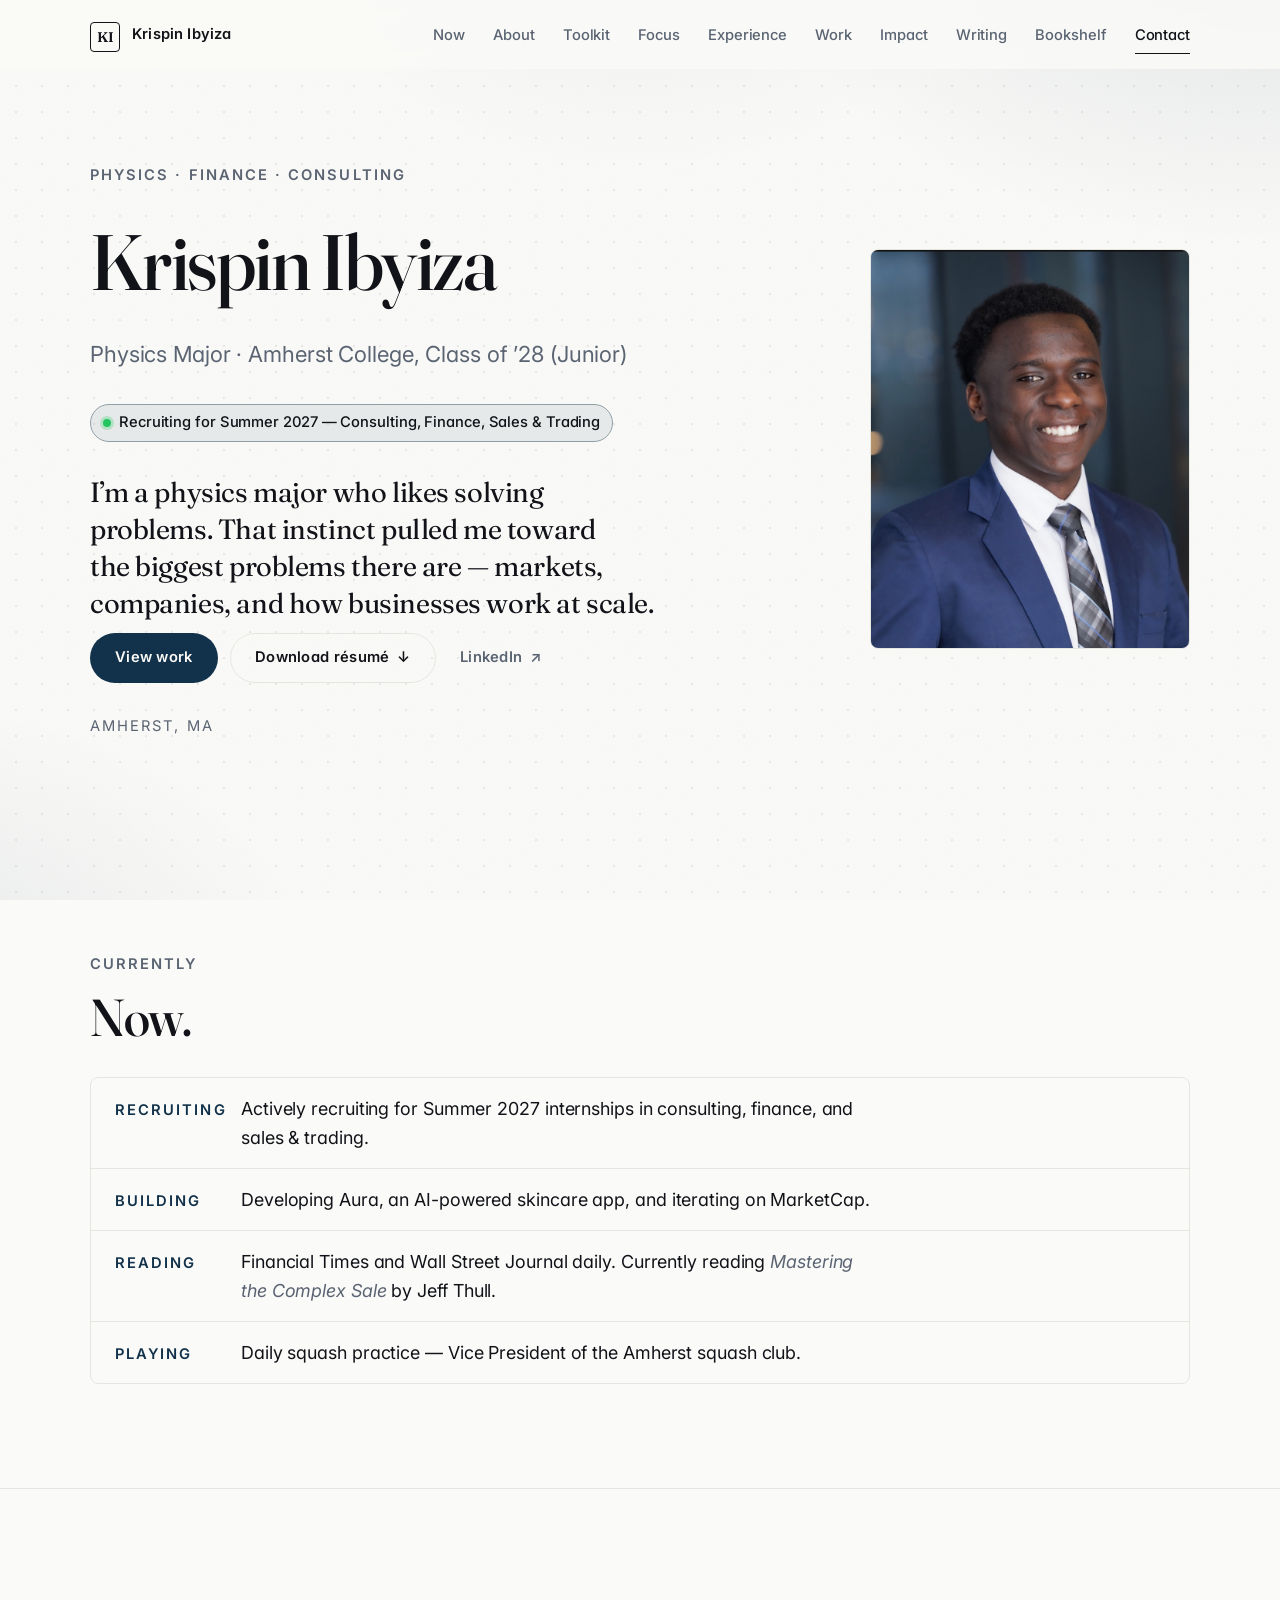
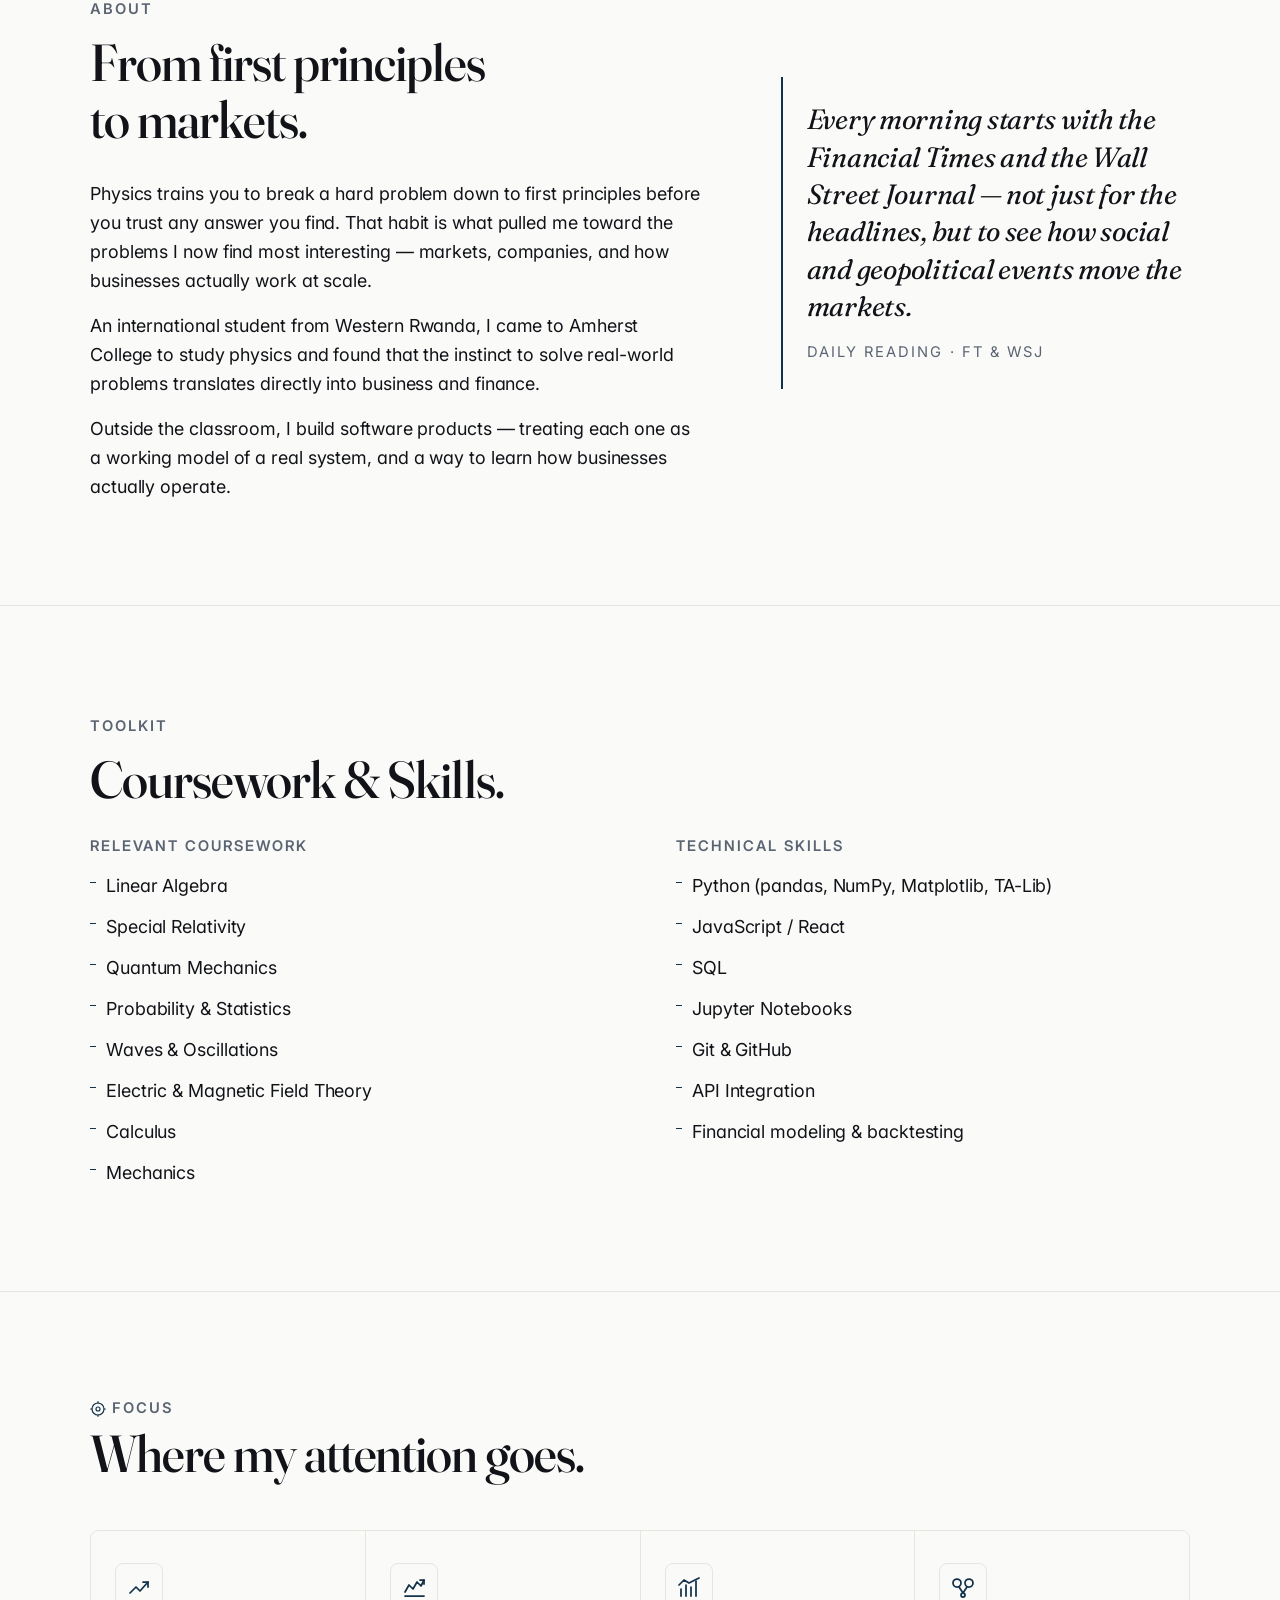
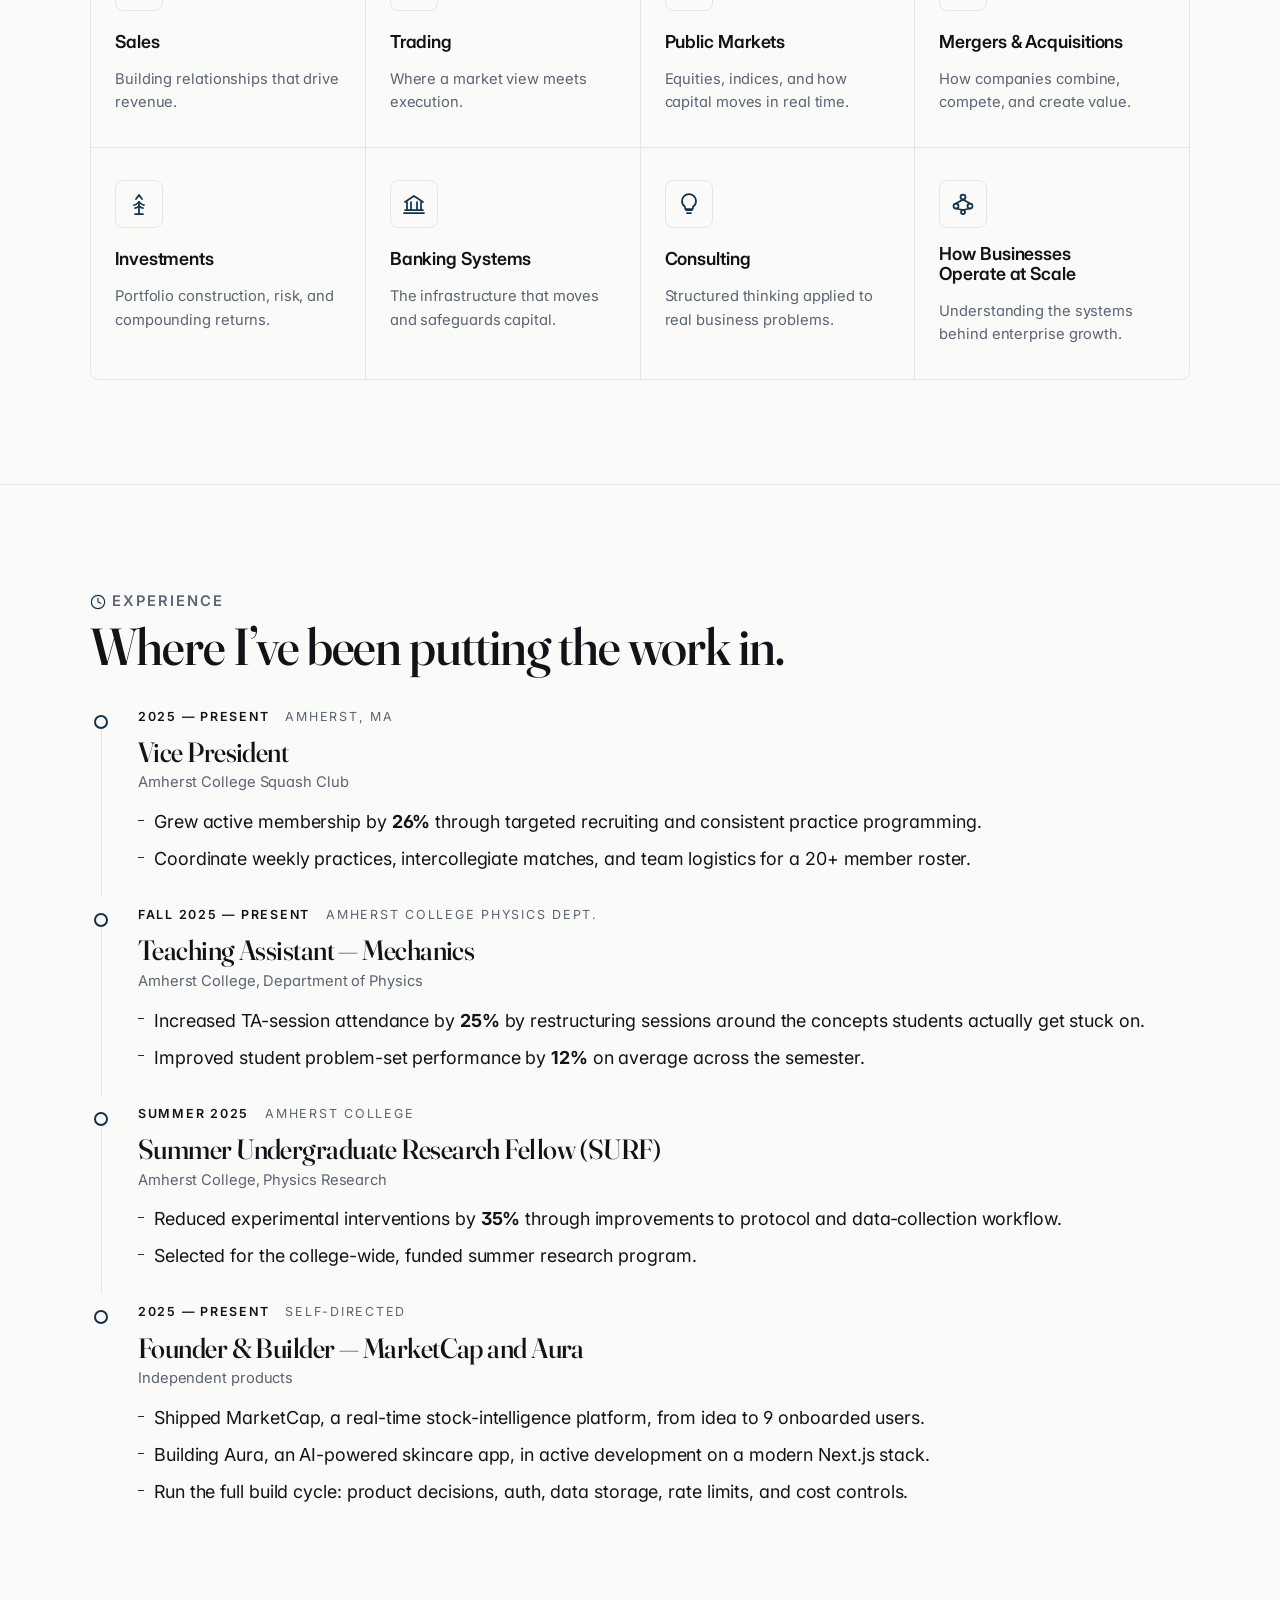
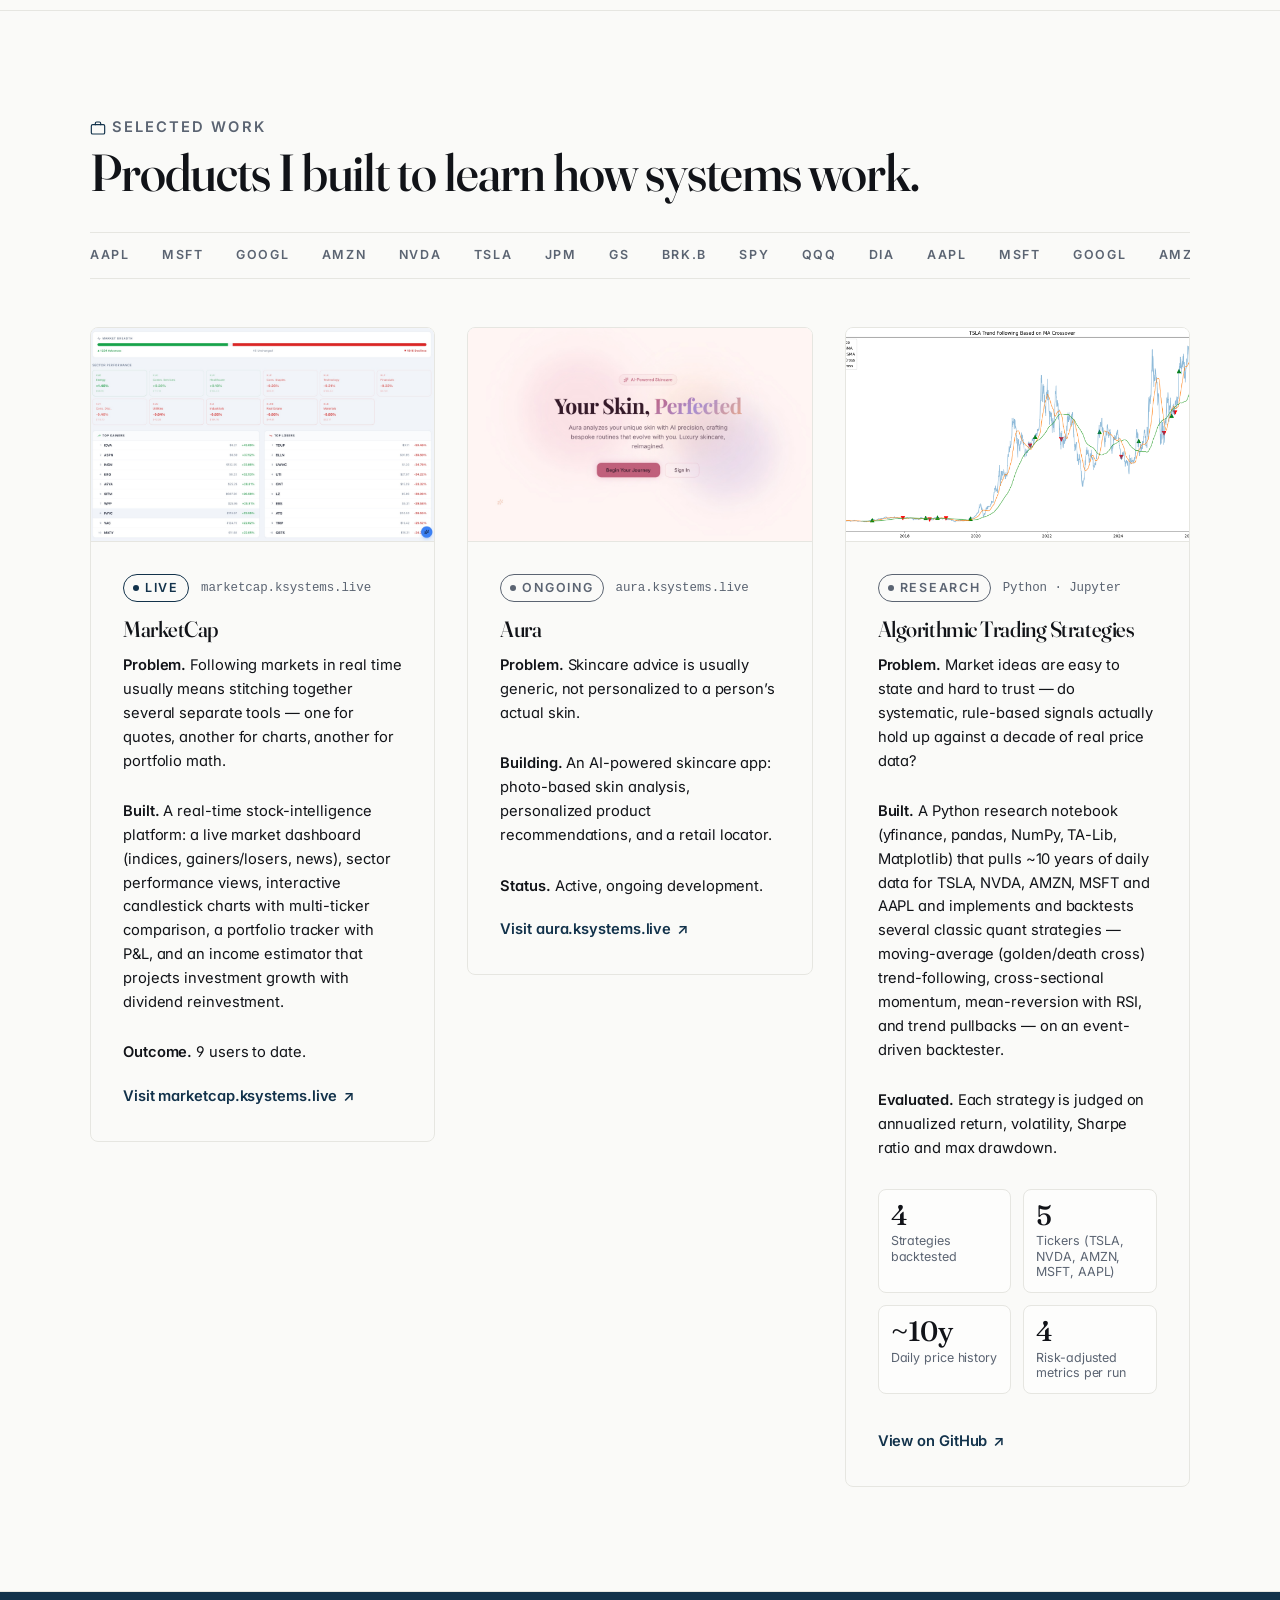
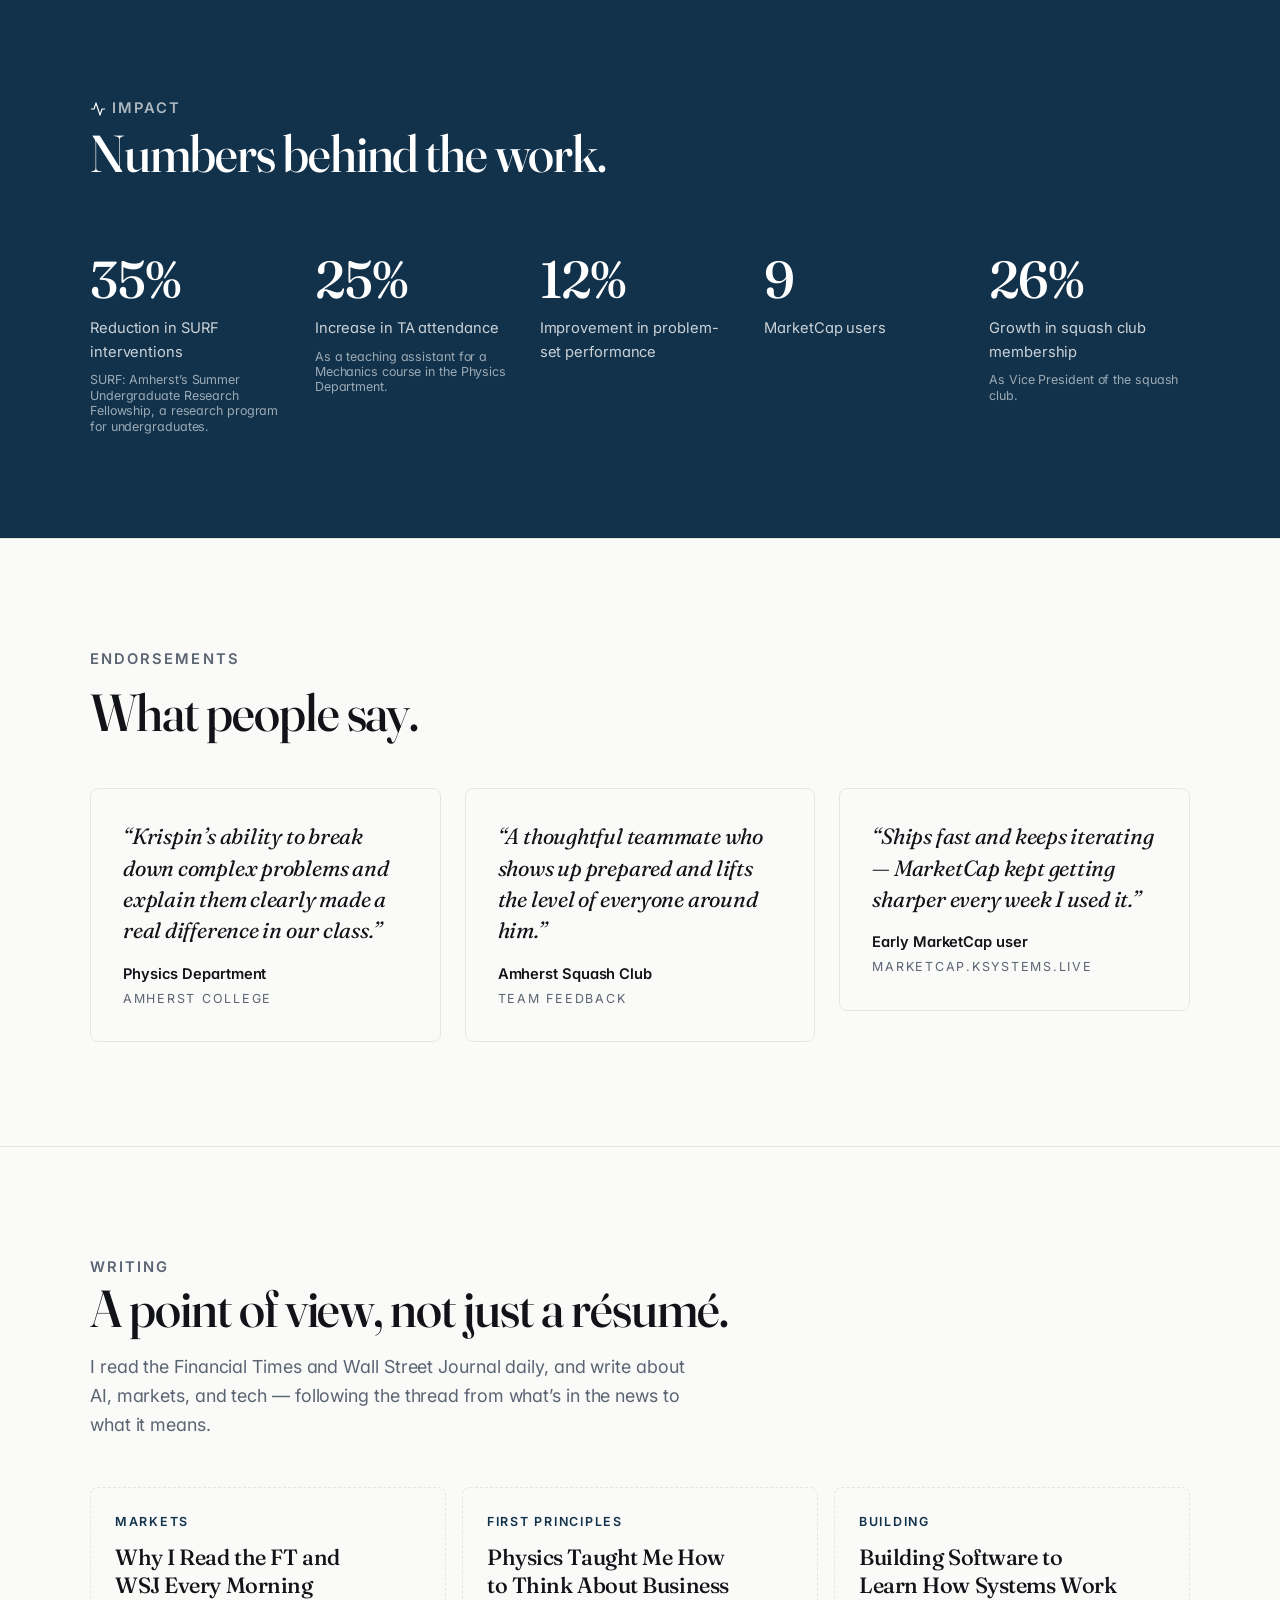
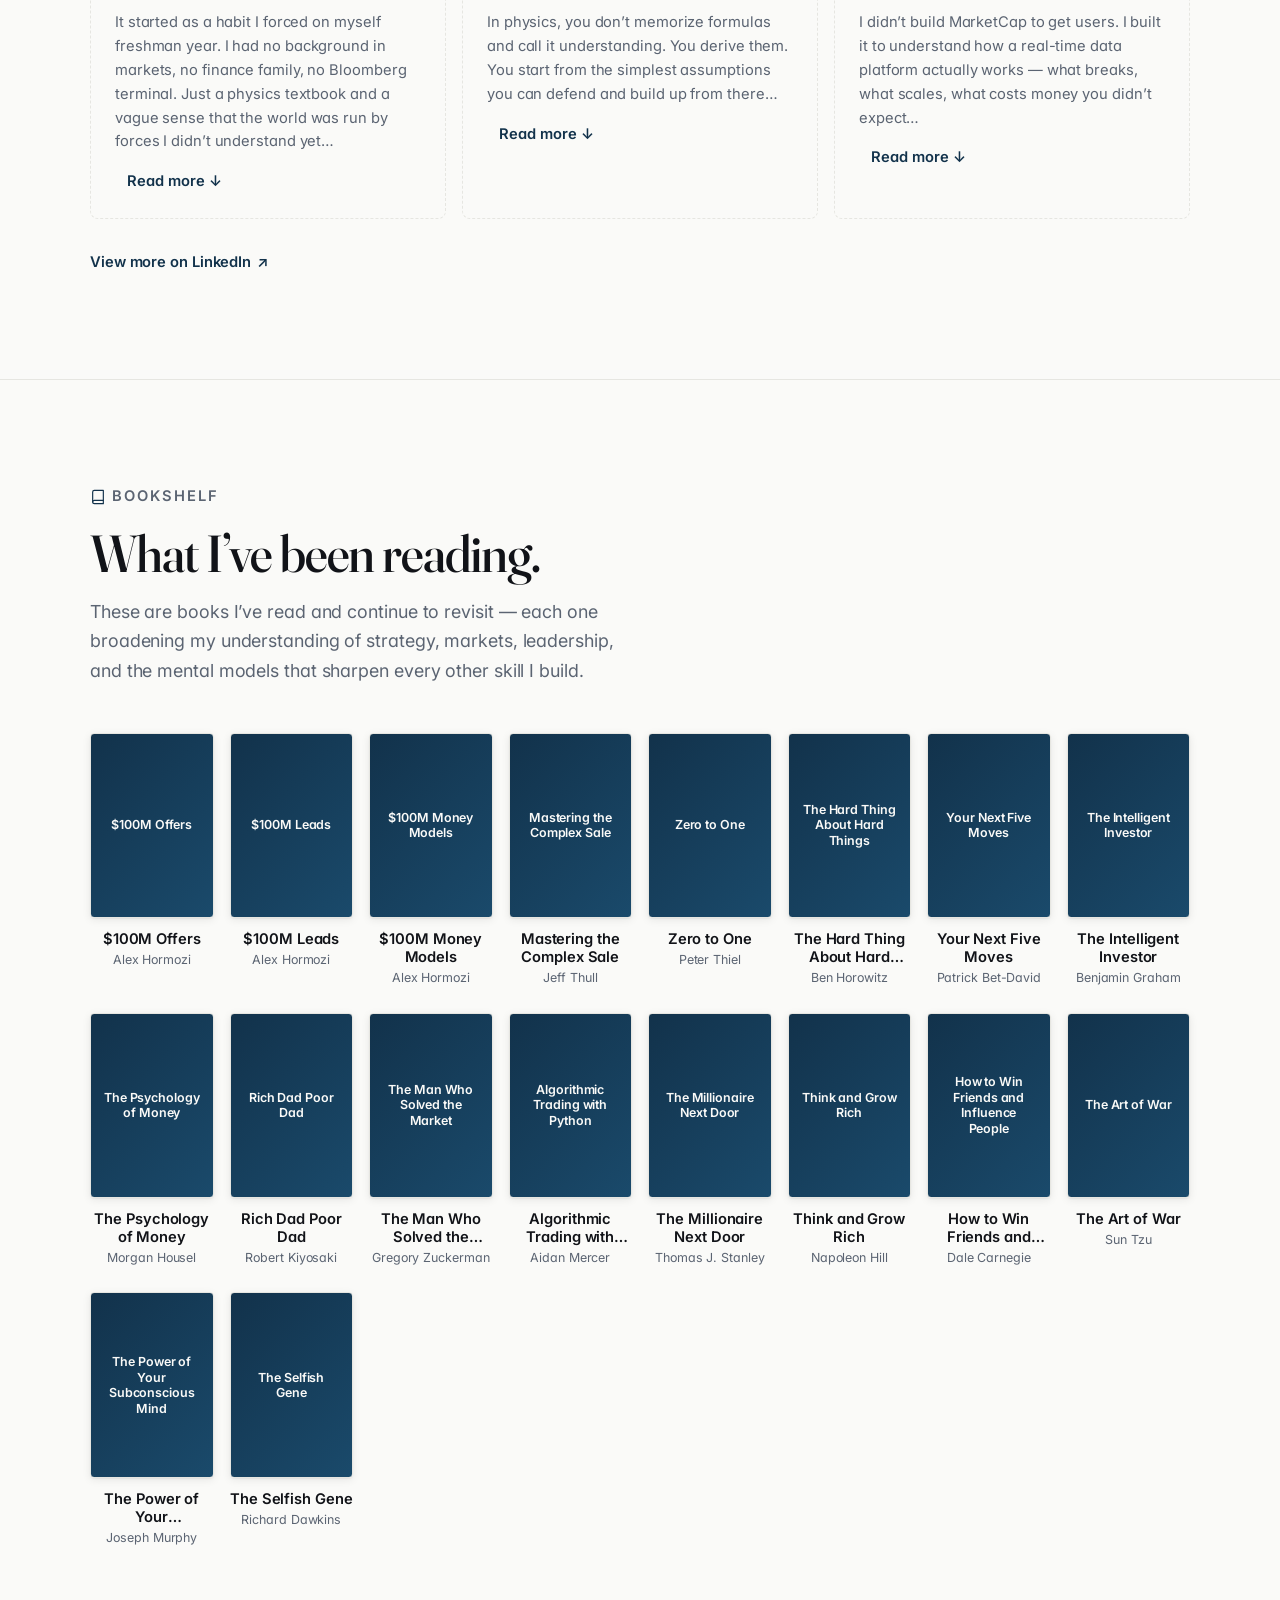
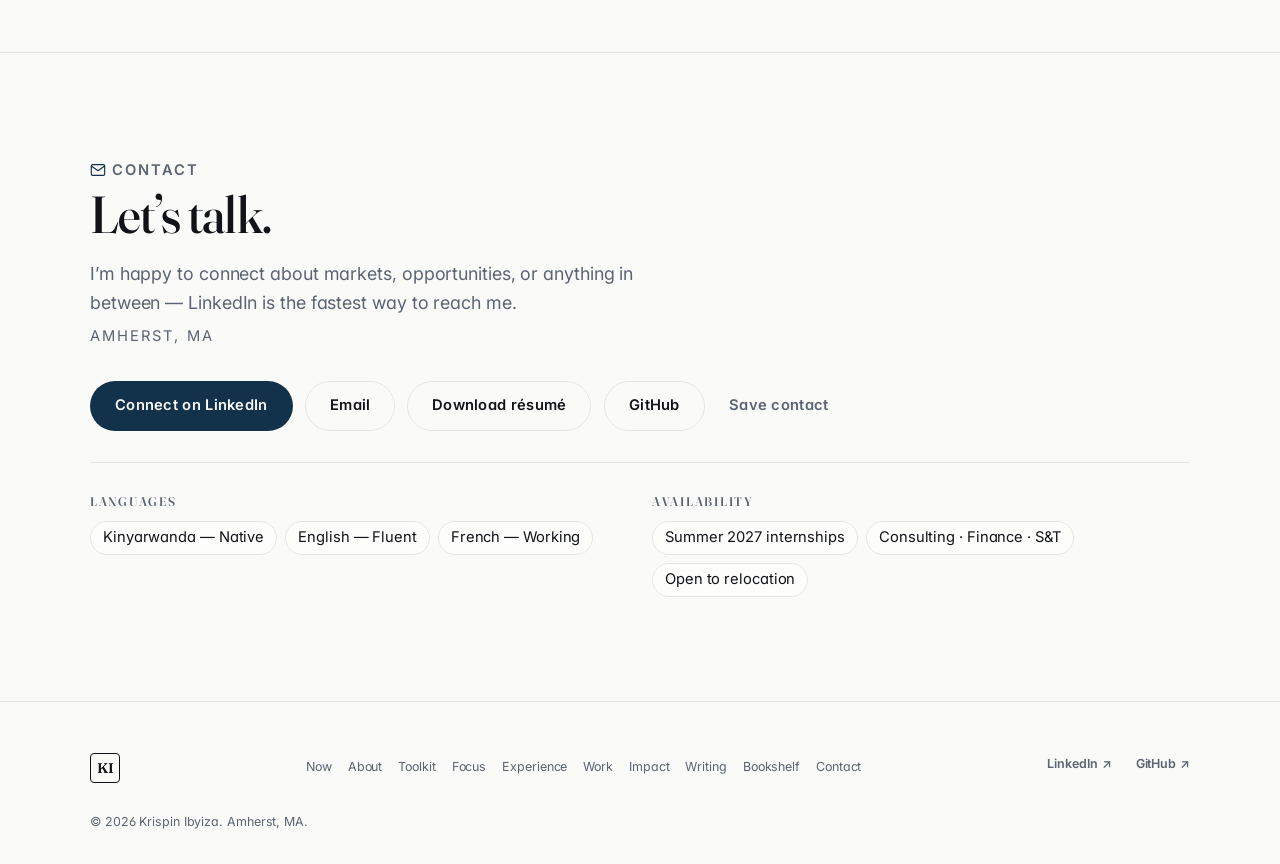
==== index.html @ 3f0c046c "Update current reading, add Mastering the Complex Sale, fix ISBNs Now section: Currently-reading swa" ====
<!DOCTYPE html>
<html lang="en" data-theme="light">
<head>
  <meta charset="UTF-8" />
  <meta name="viewport" content="width=device-width, initial-scale=1" />
  <title>Krispin Ibyiza — Physics · Finance · Consulting</title>
  <meta name="description" content="I'm a physics major at Amherst College recruiting for Summer 2027 internships in consulting, finance, and sales & trading. I build software and think in first principles." />

  <link rel="canonical" href="https://krispinibyiza.ksystems.live/" />

  <link rel="icon" href="/assets/favicon.svg" type="image/svg+xml" />

  <link rel="preconnect" href="https://fonts.googleapis.com" />
  <link rel="preconnect" href="https://fonts.gstatic.com" crossorigin />
  <link rel="stylesheet" href="https://fonts.googleapis.com/css2?family=Fraunces:opsz,wght@9..144,400;9..144,500;9..144,600;9..144,700&family=Inter:wght@400;500;600;700&display=swap" />

  <!-- Open Graph -->
  <meta property="og:type" content="profile" />
  <meta property="og:site_name" content="Krispin Ibyiza" />
  <meta property="og:title" content="Krispin Ibyiza — Physics · Finance · Consulting" />
  <meta property="og:description" content="I'm a physics major at Amherst College recruiting for Summer 2027 internships in consulting, finance, and sales & trading." />
  <meta property="og:url" content="https://krispinibyiza.ksystems.live/" />
  <meta property="og:image" content="https://krispinibyiza.ksystems.live/assets/og-image.png" />
  <meta property="og:image:width" content="1200" />
  <meta property="og:image:height" content="630" />

  <!-- Twitter card -->
  <meta name="twitter:card" content="summary_large_image" />
  <meta name="twitter:title" content="Krispin Ibyiza — Physics · Finance · Consulting" />
  <meta name="twitter:description" content="I'm a physics major at Amherst College recruiting for Summer 2027 internships in consulting, finance, and sales & trading." />
  <meta name="twitter:image" content="https://krispinibyiza.ksystems.live/assets/og-image.png" />

  <!-- Structured data -->
  <script type="application/ld+json">
  {
    "@context": "https://schema.org",
    "@type": "Person",
    "name": "Krispin Ibyiza",
    "jobTitle": "Physics Major",
    "description": "Physics major at Amherst College focused on markets, businesses, and how they work at scale. Recruiting for Summer 2027 internships in consulting, finance, and sales & trading.",
    "image": "https://krispinibyiza.ksystems.live/assets/headshot.jpg",
    "alumniOf": {
      "@type": "CollegeOrUniversity",
      "name": "Amherst College"
    },
    "homeLocation": {
      "@type": "Place",
      "name": "Amherst, MA"
    },
    "knowsAbout": [
      "Public markets",
      "Investments",
      "Mergers and acquisitions",
      "Consulting",
      "Algorithmic trading",
      "Physics"
    ],
    "url": "https://krispinibyiza.ksystems.live/",
    "sameAs": [
      "https://www.linkedin.com/in/krispin-ibyiza-bb4354380/",
      "https://github.com/kgenticia-a11y"
    ]
  }
  </script>

  <link rel="stylesheet" href="styles.css" />
</head>
<body>
  <a class="skip-link" href="#main">Skip to content</a>
  <div class="sr-only" role="status" aria-live="polite" data-anchor-status></div>

  <div id="scroll-progress" class="scroll-progress" aria-hidden="true">
    <span class="scroll-progress__bar"></span>
  </div>

  <header class="site-header" role="banner">
    <div class="container nav">
      <a class="nav__brand" href="#top" aria-label="Krispin Ibyiza — home">
        <span class="nav__mono" aria-hidden="true">KI</span>
        <span class="nav__name">Krispin Ibyiza</span>
      </a>

      <button
        class="nav__toggle"
        type="button"
        aria-expanded="false"
        aria-controls="primary-menu"
        aria-label="Open menu"
        data-nav-toggle
      >
        <span class="nav__toggle-bar" aria-hidden="true"></span>
        <span class="nav__toggle-bar" aria-hidden="true"></span>
      </button>

      <nav class="nav__menu" id="primary-menu" aria-label="Primary">
        <ul role="list" class="nav__list">
          <li><a href="#now">Now</a></li>
          <li><a href="#about">About</a></li>
          <li><a href="#toolkit">Toolkit</a></li>
          <li><a href="#focus">Focus</a></li>
          <li><a href="#experience">Experience</a></li>
          <li><a href="#work">Work</a></li>
          <li><a href="#impact">Impact</a></li>
          <li><a href="#writing">Writing</a></li>
          <li><a href="#bookshelf">Bookshelf</a></li>
          <li><a href="#contact">Contact</a></li>
        </ul>
      </nav>
    </div>
  </header>

  <main id="main">
    <section id="top" class="hero" aria-labelledby="hero-title">
      <div class="container hero__grid">
        <div class="hero__copy stack-lg">
          <p class="eyebrow reveal">Physics · Finance · Consulting</p>
          <h1 id="hero-title" class="display reveal">Krispin Ibyiza</h1>
          <p class="hero__role reveal">
            Physics Major · Amherst College, Class of &rsquo;28 (Junior)
          </p>
          <p class="status-chip reveal" aria-label="Currently available for recruiting">
            <span class="status-chip__dot" aria-hidden="true"></span>
            Recruiting for Summer 2027 &mdash; Consulting, Finance, Sales &amp; Trading
          </p>
          <p class="hero__lede reveal">
            I&rsquo;m a physics major who likes solving problems. That instinct
            pulled me toward the biggest problems there are &mdash; markets,
            companies, and how businesses work at scale.
          </p>
          <div class="hero__ctas reveal">
            <a class="btn btn-primary" href="#work">View work</a>
            <a class="btn btn-secondary" href="assets/krispin-ibyiza-resume.pdf" download>
              Download r&eacute;sum&eacute;
              <span aria-hidden="true">&darr;</span>
            </a>
            <a class="btn btn-ghost" href="https://www.linkedin.com/in/krispin-ibyiza-bb4354380/" target="_blank" rel="noopener noreferrer">
              LinkedIn
              <span aria-hidden="true">&nearr;</span>
            </a>
          </div>
          <p class="hero__meta reveal">Amherst, MA</p>
        </div>

        <figure class="hero__portrait reveal">
          <div class="hero__portrait-frame">
            <img
              src="assets/headshot.jpg"
              alt="Krispin Ibyiza — Physics major at Amherst College"
              width="600"
              height="600"
              loading="lazy"
              decoding="async"
            >
          </div>
        </figure>
      </div>
    </section>

    <!-- NOW / CURRENTLY -->
    <section id="now" class="section now-section" aria-labelledby="now-title">
      <div class="container">
        <p class="eyebrow reveal">Currently</p>
        <h2 id="now-title" class="section-title reveal">Now.<button class="anchor-link" data-anchor="now" aria-label="Copy link to Now section">#</button></h2>
        <ul role="list" class="now-list reveal">
          <li class="now-item">
            <span class="now-item__label">Recruiting</span>
            <span class="now-item__text">Actively recruiting for Summer 2027 internships in consulting, finance, and sales &amp; trading.</span>
          </li>
          <li class="now-item">
            <span class="now-item__label">Building</span>
            <span class="now-item__text">Developing Aura, an AI-powered skincare app, and iterating on MarketCap.</span>
          </li>
          <li class="now-item">
            <span class="now-item__label">Reading</span>
            <span class="now-item__text">Financial Times and Wall Street Journal daily. Currently reading <em>Mastering the Complex Sale</em> by Jeff Thull.</span>
          </li>
          <li class="now-item">
            <span class="now-item__label">Playing</span>
            <span class="now-item__text">Daily squash practice &mdash; Vice President of the Amherst squash club.</span>
          </li>
        </ul>
      </div>
    </section>

    <section id="about" class="section about" aria-labelledby="about-title">
      <div class="container about__grid">
        <div class="about__intro">
          <p class="eyebrow reveal">About</p>
          <h2 id="about-title" class="section-title reveal">From first principles to markets.<button class="anchor-link" data-anchor="about" aria-label="Copy link to About section">#</button></h2>
          <div class="about__body stack reveal">
            <p>
              Physics trains you to break a hard problem down to first principles
              before you trust any answer you find. That habit is what pulled
              me toward the problems I now find most interesting &mdash;
              markets, companies, and how businesses actually work at scale.
            </p>
            <p>
              An international student from Western Rwanda, I came to Amherst
              College to study physics and found that the instinct to solve
              real-world problems translates directly into business and finance.
            </p>
            <p>
              Outside the classroom, I build software products &mdash; treating
              each one as a working model of a real system, and a way to learn
              how businesses actually operate.
            </p>
          </div>
        </div>

        <aside class="about__aside reveal" aria-label="How I stay sharp">
          <blockquote class="pull-quote">
            <p>
              Every morning starts with the Financial Times and the Wall Street
              Journal &mdash; not just for the headlines, but to see how social
              and geopolitical events move the markets.
            </p>
            <footer class="pull-quote__cite">Daily reading &middot; FT &amp; WSJ</footer>
          </blockquote>
        </aside>
      </div>
    </section>

    <!-- TOOLKIT / COURSEWORK & SKILLS -->
    <section id="toolkit" class="section toolkit-section" aria-labelledby="toolkit-title">
      <div class="container">
        <p class="eyebrow reveal">Toolkit</p>
        <h2 id="toolkit-title" class="section-title reveal">Coursework &amp; Skills.<button class="anchor-link" data-anchor="toolkit" aria-label="Copy link to Toolkit section">#</button></h2>
        <div class="toolkit-grid reveal">
          <div class="toolkit-group">
            <h3 class="toolkit-group__title">Relevant Coursework</h3>
            <ul role="list" class="toolkit-list">
              <li>Linear Algebra</li>
              <li>Special Relativity</li>
              <li>Quantum Mechanics</li>
              <li>Probability &amp; Statistics</li>
              <li>Waves &amp; Oscillations</li>
              <li>Electric &amp; Magnetic Field Theory</li>
              <li>Calculus</li>
              <li>Mechanics</li>
            </ul>
          </div>
          <div class="toolkit-group">
            <h3 class="toolkit-group__title">Technical Skills</h3>
            <ul role="list" class="toolkit-list">
              <li>Python (pandas, NumPy, Matplotlib, TA-Lib)</li>
              <li>JavaScript / React</li>
              <li>SQL</li>
              <li>Jupyter Notebooks</li>
              <li>Git &amp; GitHub</li>
              <li>API Integration</li>
              <li>Financial modeling &amp; backtesting</li>
            </ul>
          </div>
        </div>
      </div>
    </section>

    <section id="focus" class="section" aria-labelledby="focus-title">
      <div class="container">
        <p class="eyebrow reveal">
          <svg class="eyebrow__icon" width="16" height="16" viewBox="0 0 24 24" fill="none" stroke="currentColor" stroke-width="1.75" stroke-linecap="round" stroke-linejoin="round" aria-hidden="true" focusable="false"><circle cx="12" cy="12" r="3"/><circle cx="12" cy="12" r="9"/><line x1="12" y1="3" x2="12" y2="1"/><line x1="12" y1="23" x2="12" y2="21"/><line x1="3" y1="12" x2="1" y2="12"/><line x1="23" y1="12" x2="21" y2="12"/></svg>
          Focus
        </p>
        <h2 id="focus-title" class="section-title reveal">Where my attention goes.<button class="anchor-link" data-anchor="focus" aria-label="Copy link to Focus section">#</button></h2>

        <ul role="list" class="focus-grid">
          <li class="focus-card reveal">
            <div class="focus-card__icon" aria-hidden="true">
              <svg width="24" height="24" viewBox="0 0 24 24" fill="none" stroke="currentColor" stroke-width="1.75" stroke-linecap="round" stroke-linejoin="round" focusable="false"><path d="M3 18L9 12L13 16L21 7"/><polyline points="16 7 21 7 21 12"/></svg>
            </div>
            <h3>Sales</h3>
            <p>Building relationships that drive revenue.</p>
          </li>
          <li class="focus-card reveal">
            <div class="focus-card__icon" aria-hidden="true">
              <svg width="24" height="24" viewBox="0 0 24 24" fill="none" stroke="currentColor" stroke-width="1.75" stroke-linecap="round" stroke-linejoin="round" focusable="false"><polyline points="3 17 7 10 11 14 15 7 19 11 22 5"/><polyline points="18 5 22 5 22 9"/><line x1="3" y1="21" x2="22" y2="21"/></svg>
            </div>
            <h3>Trading</h3>
            <p>Where a market view meets execution.</p>
          </li>
          <li class="focus-card reveal">
            <div class="focus-card__icon" aria-hidden="true">
              <svg width="24" height="24" viewBox="0 0 24 24" fill="none" stroke="currentColor" stroke-width="1.75" stroke-linecap="round" stroke-linejoin="round" focusable="false"><line x1="4" y1="21" x2="4" y2="14"/><line x1="9" y1="21" x2="9" y2="10"/><line x1="14" y1="21" x2="14" y2="12"/><line x1="19" y1="21" x2="19" y2="6"/><polyline points="2 10 7 5 12 8 22 3"/></svg>
            </div>
            <h3>Public Markets</h3>
            <p>Equities, indices, and how capital moves in real time.</p>
          </li>
          <li class="focus-card reveal">
            <div class="focus-card__icon" aria-hidden="true">
              <svg width="24" height="24" viewBox="0 0 24 24" fill="none" stroke="currentColor" stroke-width="1.75" stroke-linecap="round" stroke-linejoin="round" focusable="false"><circle cx="6" cy="8" r="4"/><circle cx="18" cy="8" r="4"/><path d="M8 12L12 18L16 12"/><circle cx="12" cy="20" r="2"/></svg>
            </div>
            <h3>Mergers &amp; Acquisitions</h3>
            <p>How companies combine, compete, and create value.</p>
          </li>
          <li class="focus-card reveal">
            <div class="focus-card__icon" aria-hidden="true">
              <svg width="24" height="24" viewBox="0 0 24 24" fill="none" stroke="currentColor" stroke-width="1.75" stroke-linecap="round" stroke-linejoin="round" focusable="false"><line x1="12" y1="22" x2="12" y2="10"/><path d="M12 10C12 10 9 13 7 13"/><path d="M12 10C12 10 15 13 17 13"/><path d="M12 14C12 14 10 16 8 16"/><path d="M12 14C12 14 14 16 16 16"/><line x1="8" y1="22" x2="16" y2="22"/><polyline points="9 7 12 3 15 7"/></svg>
            </div>
            <h3>Investments</h3>
            <p>Portfolio construction, risk, and compounding returns.</p>
          </li>
          <li class="focus-card reveal">
            <div class="focus-card__icon" aria-hidden="true">
              <svg width="24" height="24" viewBox="0 0 24 24" fill="none" stroke="currentColor" stroke-width="1.75" stroke-linecap="round" stroke-linejoin="round" focusable="false"><polyline points="3 10 12 4 21 10"/><line x1="5" y1="10" x2="5" y2="18"/><line x1="9" y1="10" x2="9" y2="18"/><line x1="15" y1="10" x2="15" y2="18"/><line x1="19" y1="10" x2="19" y2="18"/><line x1="3" y1="18" x2="21" y2="18"/><line x1="2" y1="21" x2="22" y2="21"/></svg>
            </div>
            <h3>Banking Systems</h3>
            <p>The infrastructure that moves and safeguards capital.</p>
          </li>
          <li class="focus-card reveal">
            <div class="focus-card__icon" aria-hidden="true">
              <svg width="24" height="24" viewBox="0 0 24 24" fill="none" stroke="currentColor" stroke-width="1.75" stroke-linecap="round" stroke-linejoin="round" focusable="false"><path d="M9 18H15"/><path d="M10 21H14"/><path d="M12 2C8.13 2 5 5.13 5 9C5 11.38 6.19 13.47 8 14.74V16C8 16.55 8.45 17 9 17H15C15.55 17 16 16.55 16 16V14.74C17.81 13.47 19 11.38 19 9C19 5.13 15.87 2 12 2Z"/></svg>
            </div>
            <h3>Consulting</h3>
            <p>Structured thinking applied to real business problems.</p>
          </li>
          <li class="focus-card reveal">
            <div class="focus-card__icon" aria-hidden="true">
              <svg width="24" height="24" viewBox="0 0 24 24" fill="none" stroke="currentColor" stroke-width="1.75" stroke-linecap="round" stroke-linejoin="round" focusable="false"><circle cx="12" cy="5" r="2.5"/><circle cx="5" cy="14" r="2.5"/><circle cx="19" cy="14" r="2.5"/><circle cx="12" cy="20" r="2"/><line x1="12" y1="7.5" x2="5" y2="11.5"/><line x1="12" y1="7.5" x2="19" y2="11.5"/><line x1="5" y1="16.5" x2="12" y2="18"/><line x1="19" y1="16.5" x2="12" y2="18"/></svg>
            </div>
            <h3>How Businesses Operate at Scale</h3>
            <p>Understanding the systems behind enterprise growth.</p>
          </li>
        </ul>
      </div>
    </section>

    <!-- EXPERIENCE -->
    <section id="experience" class="section experience-section" aria-labelledby="experience-title">
      <div class="container">
        <p class="eyebrow reveal">
          <svg class="eyebrow__icon" width="16" height="16" viewBox="0 0 24 24" fill="none" stroke="currentColor" stroke-width="1.75" stroke-linecap="round" stroke-linejoin="round" aria-hidden="true" focusable="false"><circle cx="12" cy="12" r="10"/><polyline points="12 6 12 12 16 14"/></svg>
          Experience
        </p>
        <h2 id="experience-title" class="section-title reveal">Where I&rsquo;ve been putting the work in.<button class="anchor-link" data-anchor="experience" aria-label="Copy link to Experience section">#</button></h2>

        <ol role="list" class="experience-timeline">
          <li class="experience-item reveal">
            <div class="experience-item__marker" aria-hidden="true"></div>
            <div class="experience-item__body">
              <div class="experience-item__meta">
                <span class="experience-item__date">2025 &mdash; Present</span>
                <span class="experience-item__location">Amherst, MA</span>
              </div>
              <h3 class="experience-item__title">Vice President</h3>
              <p class="experience-item__org">Amherst College Squash Club</p>
              <ul role="list" class="experience-item__bullets">
                <li>Grew active membership by <strong>26%</strong> through targeted recruiting and consistent practice programming.</li>
                <li>Coordinate weekly practices, intercollegiate matches, and team logistics for a 20+ member roster.</li>
              </ul>
            </div>
          </li>

          <li class="experience-item reveal">
            <div class="experience-item__marker" aria-hidden="true"></div>
            <div class="experience-item__body">
              <div class="experience-item__meta">
                <span class="experience-item__date">Fall 2025 &mdash; Present</span>
                <span class="experience-item__location">Amherst College Physics Dept.</span>
              </div>
              <h3 class="experience-item__title">Teaching Assistant &mdash; Mechanics</h3>
              <p class="experience-item__org">Amherst College, Department of Physics</p>
              <ul role="list" class="experience-item__bullets">
                <li>Increased TA-session attendance by <strong>25%</strong> by restructuring sessions around the concepts students actually get stuck on.</li>
                <li>Improved student problem-set performance by <strong>12%</strong> on average across the semester.</li>
              </ul>
            </div>
          </li>

          <li class="experience-item reveal">
            <div class="experience-item__marker" aria-hidden="true"></div>
            <div class="experience-item__body">
              <div class="experience-item__meta">
                <span class="experience-item__date">Summer 2025</span>
                <span class="experience-item__location">Amherst College</span>
              </div>
              <h3 class="experience-item__title">Summer Undergraduate Research Fellow (SURF)</h3>
              <p class="experience-item__org">Amherst College, Physics Research</p>
              <ul role="list" class="experience-item__bullets">
                <li>Reduced experimental interventions by <strong>35%</strong> through improvements to protocol and data-collection workflow.</li>
                <li>Selected for the college-wide, funded summer research program.</li>
              </ul>
            </div>
          </li>

          <li class="experience-item reveal">
            <div class="experience-item__marker" aria-hidden="true"></div>
            <div class="experience-item__body">
              <div class="experience-item__meta">
                <span class="experience-item__date">2025 &mdash; Present</span>
                <span class="experience-item__location">Self-directed</span>
              </div>
              <h3 class="experience-item__title">Founder &amp; Builder &mdash; MarketCap and Aura</h3>
              <p class="experience-item__org">Independent products</p>
              <ul role="list" class="experience-item__bullets">
                <li>Shipped MarketCap, a real-time stock-intelligence platform, from idea to 9 onboarded users.</li>
                <li>Building Aura, an AI-powered skincare app, in active development on a modern Next.js stack.</li>
                <li>Run the full build cycle: product decisions, auth, data storage, rate limits, and cost controls.</li>
              </ul>
            </div>
          </li>
        </ol>
      </div>
    </section>

    <section id="work" class="section" aria-labelledby="work-title">
      <div class="container">
        <p class="eyebrow reveal">
          <svg class="eyebrow__icon" width="16" height="16" viewBox="0 0 24 24" fill="none" stroke="currentColor" stroke-width="1.75" stroke-linecap="round" stroke-linejoin="round" aria-hidden="true" focusable="false"><rect x="2" y="7" width="20" height="14" rx="2"/><path d="M16 7V5C16 3.9 15.1 3 14 3H10C8.9 3 8 3.9 8 5V7"/></svg>
          Selected work
        </p>
        <h2 id="work-title" class="section-title reveal">Products I built to learn how systems work.<button class="anchor-link" data-anchor="work" aria-label="Copy link to Selected work section">#</button></h2>

        <!-- Decorative only: real ticker symbols, no prices or invented figures. -->
        <div class="ticker reveal" aria-hidden="true">
          <div class="ticker__track">
            <span class="ticker__list">
              <span>AAPL</span><span>MSFT</span><span>GOOGL</span><span>AMZN</span><span>NVDA</span><span>TSLA</span><span>JPM</span><span>GS</span><span>BRK.B</span><span>SPY</span><span>QQQ</span><span>DIA</span>
            </span>
            <span class="ticker__list">
              <span>AAPL</span><span>MSFT</span><span>GOOGL</span><span>AMZN</span><span>NVDA</span><span>TSLA</span><span>JPM</span><span>GS</span><span>BRK.B</span><span>SPY</span><span>QQQ</span><span>DIA</span>
            </span>
          </div>
        </div>

        <div class="case-list">
          <article class="case-card reveal">
            <div class="case-card__media">
              <img src="assets/marketcap.jpg" alt="MarketCap dashboard showing market breadth, sector performance across sectors, and top gainers and losers" loading="lazy" decoding="async" width="2000" height="1245">
            </div>
            <div class="case-card__body">
              <div class="case-card__meta">
                <span class="status-pill status-pill--live">Live</span>
                <span class="case-card__domain">marketcap.ksystems.live</span>
              </div>
              <h3>MarketCap</h3>
              <p class="case-card__line">
                <strong>Problem.</strong> Following markets in real time usually
                means stitching together several separate tools &mdash; one for
                quotes, another for charts, another for portfolio math.
              </p>
              <p class="case-card__line">
                <strong>Built.</strong> A real-time stock-intelligence platform:
                a live market dashboard (indices, gainers/losers, news), sector
                performance views, interactive candlestick charts with
                multi-ticker comparison, a portfolio tracker with P&amp;L, and
                an income estimator that projects investment growth with
                dividend reinvestment.
              </p>
              <p class="case-card__line case-card__outcome">
                <strong>Outcome.</strong> 9 users to date.
              </p>
              <a class="case-card__link" href="https://marketcap.ksystems.live/login" target="_blank" rel="noopener noreferrer">
                Visit marketcap.ksystems.live <span aria-hidden="true">&nearr;</span>
              </a>
            </div>
          </article>

          <article class="case-card reveal">
            <div class="case-card__media">
              <img src="assets/aura.jpg" alt="Aura landing page: &ldquo;Your Skin, Perfected&rdquo; — AI-powered skincare with begin and sign-in actions" loading="lazy" decoding="async" width="2000" height="1542">
            </div>
            <div class="case-card__body">
              <div class="case-card__meta">
                <span class="status-pill status-pill--ongoing">Ongoing</span>
                <span class="case-card__domain">aura.ksystems.live</span>
              </div>
              <h3>Aura</h3>
              <p class="case-card__line">
                <strong>Problem.</strong> Skincare advice is usually generic,
                not personalized to a person&rsquo;s actual skin.
              </p>
              <p class="case-card__line">
                <strong>Building.</strong> An AI-powered skincare app: photo-based
                skin analysis, personalized product recommendations, and a
                retail locator.
              </p>
              <p class="case-card__line case-card__outcome">
                <strong>Status.</strong> Active, ongoing development.
              </p>
              <a class="case-card__link" href="https://aura.ksystems.live" target="_blank" rel="noopener noreferrer">
                Visit aura.ksystems.live <span aria-hidden="true">&nearr;</span>
              </a>
            </div>
          </article>

          <article class="case-card reveal">
            <div class="case-card__media">
              <img src="assets/tr-str.png" alt="TSLA trend-following backtest chart: price with 50- and 200-day moving averages and green golden-cross / red death-cross buy and sell markers, 2016–2026" loading="lazy" decoding="async" width="1528" height="759">
            </div>
            <div class="case-card__body">
              <div class="case-card__meta">
                <span class="status-pill status-pill--research">Research</span>
                <span class="case-card__domain">Python &middot; Jupyter</span>
              </div>
              <h3>Algorithmic Trading Strategies</h3>
              <p class="case-card__line">
                <strong>Problem.</strong> Market ideas are easy to state and hard
                to trust &mdash; do systematic, rule-based signals actually hold up
                against a decade of real price data?
              </p>
              <p class="case-card__line">
                <strong>Built.</strong> A Python research notebook (yfinance,
                pandas, NumPy, TA-Lib, Matplotlib) that pulls ~10 years of daily
                data for TSLA, NVDA, AMZN, MSFT and AAPL and implements and
                backtests several classic quant strategies &mdash; moving-average
                (golden/death cross) trend-following, cross-sectional momentum,
                mean-reversion with RSI, and trend pullbacks &mdash; on an
                event-driven backtester.
              </p>
              <p class="case-card__line case-card__outcome">
                <strong>Evaluated.</strong> Each strategy is judged on annualized
                return, volatility, Sharpe ratio and max drawdown.
              </p>
              <ul role="list" class="case-metrics" aria-label="Backtest metrics">
                <li class="case-metric">
                  <span class="case-metric__value">4</span>
                  <span class="case-metric__label">Strategies backtested</span>
                </li>
                <li class="case-metric">
                  <span class="case-metric__value">5</span>
                  <span class="case-metric__label">Tickers (TSLA, NVDA, AMZN, MSFT, AAPL)</span>
                </li>
                <li class="case-metric">
                  <span class="case-metric__value">~10y</span>
                  <span class="case-metric__label">Daily price history</span>
                </li>
                <li class="case-metric">
                  <span class="case-metric__value">4</span>
                  <span class="case-metric__label">Risk-adjusted metrics per run</span>
                </li>
              </ul>
              <a class="case-card__link" href="https://github.com/kgenticia-a11y/tr-str/blob/main/Algo_with_Python1.ipynb" target="_blank" rel="noopener noreferrer">
                View on GitHub <span aria-hidden="true">&nearr;</span>
              </a>
            </div>
          </article>
        </div>
      </div>
    </section>

    <section id="impact" class="section impact-band" aria-labelledby="impact-title">
      <div class="container">
        <p class="eyebrow reveal">
          <svg class="eyebrow__icon" width="16" height="16" viewBox="0 0 24 24" fill="none" stroke="currentColor" stroke-width="1.75" stroke-linecap="round" stroke-linejoin="round" aria-hidden="true" focusable="false"><polyline points="22 12 18 12 15 21 9 3 6 12 2 12"/></svg>
          Impact
        </p>
        <h2 id="impact-title" class="section-title reveal">Numbers behind the work.</h2>

        <ul role="list" class="stat-grid">
          <li class="stat-block reveal">
            <p class="stat-block__value"><span class="js-count" data-count-to="35" data-count-suffix="%">35%</span></p>
            <p class="stat-block__label">Reduction in SURF interventions</p>
            <p class="stat-block__context">SURF: Amherst&rsquo;s Summer Undergraduate Research Fellowship, a research program for undergraduates.</p>
          </li>
          <li class="stat-block reveal">
            <p class="stat-block__value"><span class="js-count" data-count-to="25" data-count-suffix="%">25%</span></p>
            <p class="stat-block__label">Increase in TA attendance</p>
            <p class="stat-block__context">As a teaching assistant for a Mechanics course in the Physics Department.</p>
          </li>
          <li class="stat-block reveal">
            <p class="stat-block__value"><span class="js-count" data-count-to="12" data-count-suffix="%">12%</span></p>
            <p class="stat-block__label">Improvement in problem-set performance</p>
          </li>
          <li class="stat-block reveal">
            <p class="stat-block__value"><span class="js-count" data-count-to="9" data-count-suffix="">9</span></p>
            <p class="stat-block__label">MarketCap users</p>
          </li>
          <li class="stat-block reveal">
            <p class="stat-block__value"><span class="js-count" data-count-to="26" data-count-suffix="%">26%</span></p>
            <p class="stat-block__label">Growth in squash club membership</p>
            <p class="stat-block__context">As Vice President of the squash club.</p>
          </li>
        </ul>
      </div>
    </section>

    <!-- ENDORSEMENTS -->
    <section id="endorsements" class="section endorsements-section" aria-labelledby="endorsements-title">
      <div class="container">
        <p class="eyebrow reveal">Endorsements</p>
        <h2 id="endorsements-title" class="section-title reveal">What people say.<button class="anchor-link" data-anchor="endorsements" aria-label="Copy link to Endorsements section">#</button></h2>
        <div class="endorsements-grid">
          <blockquote class="endorsement-card reveal">
            <p class="endorsement-card__quote">&ldquo;Krispin&rsquo;s ability to break down complex problems and explain them clearly made a real difference in our class.&rdquo;</p>
            <footer class="endorsement-card__cite">
              <span class="endorsement-card__name">Physics Department</span>
              <span class="endorsement-card__role">Amherst College</span>
            </footer>
          </blockquote>
          <blockquote class="endorsement-card reveal">
            <p class="endorsement-card__quote">&ldquo;A thoughtful teammate who shows up prepared and lifts the level of everyone around him.&rdquo;</p>
            <footer class="endorsement-card__cite">
              <span class="endorsement-card__name">Amherst Squash Club</span>
              <span class="endorsement-card__role">Team feedback</span>
            </footer>
          </blockquote>
          <blockquote class="endorsement-card reveal">
            <p class="endorsement-card__quote">&ldquo;Ships fast and keeps iterating &mdash; MarketCap kept getting sharper every week I used it.&rdquo;</p>
            <footer class="endorsement-card__cite">
              <span class="endorsement-card__name">Early MarketCap user</span>
              <span class="endorsement-card__role">marketcap.ksystems.live</span>
            </footer>
          </blockquote>
        </div>
      </div>
    </section>

    <!-- WRITING -->
    <section id="writing" class="section" aria-labelledby="writing-title">
      <div class="container">
        <p class="eyebrow reveal">Writing</p>
        <h2 id="writing-title" class="section-title reveal">A point of view, not just a r&eacute;sum&eacute;.<button class="anchor-link" data-anchor="writing" aria-label="Copy link to Writing section">#</button></h2>
        <p class="writing-intro reveal">
          I read the Financial Times and Wall Street Journal daily, and write
          about AI, markets, and tech &mdash; following the thread from
          what&rsquo;s in the news to what it means.
        </p>

        <div class="thinking-list">

          <article class="thinking-card reveal" data-essay="ft-wsj">
            <p class="thinking-card__topic">Markets</p>
            <h3 class="thinking-card__title">Why I Read the FT and WSJ Every Morning</h3>
            <p class="thinking-card__excerpt">
              It started as a habit I forced on myself freshman year. I had no
              background in markets, no finance family, no Bloomberg terminal. Just
              a physics textbook and a vague sense that the world was run by
              forces I didn&rsquo;t understand yet&hellip;
            </p>
            <button class="thinking-card__expand btn-ghost" aria-expanded="false" aria-controls="essay-ft-wsj">
              Read more <span aria-hidden="true">&#8595;</span>
            </button>
            <div class="thinking-card__full" id="essay-ft-wsj" hidden>
              <p>
                It started as a habit I forced on myself freshman year. I had no
                background in markets, no finance family, no Bloomberg terminal.
                Just a physics textbook and a vague sense that the world was run
                by forces I didn&rsquo;t understand yet.
              </p>
              <p>
                So I started reading. Every morning, before class, I&rsquo;d open
                the FT and the WSJ. Not to trade. Not because an advisor told me
                to. Just to understand. What I found surprised me: these weren&rsquo;t
                just news sources. They were a real-time feed of how the world
                actually works &mdash; how geopolitics moves commodity prices, how
                central bank language shifts bond yields, how a single earnings
                miss can crater a sector.
              </p>
              <p>
                Physics taught me to look for the underlying mechanism behind any
                phenomenon. Daily market reading does the same thing for the
                economy. When the Fed raises rates and tech stocks fall, that&rsquo;s
                not random &mdash; it&rsquo;s a discounting mechanism responding to
                the cost of future cash flows. When oil spikes after a geopolitical
                event, that&rsquo;s supply shock theory in real time.
              </p>
              <p>
                After two years of this habit, I can look at a market event and
                immediately start building a mental model: what caused it, who&rsquo;s
                exposed, what happens next. That&rsquo;s not analysis I learned in a
                classroom. It&rsquo;s pattern recognition built from showing up every
                single morning.
              </p>
              <p>
                If you want to work in finance, consulting, or anywhere that
                involves understanding how the world moves capital &mdash; start
                reading the news like it&rsquo;s a physics problem. Ask why, not just
                what. The habit compounds faster than any course.
              </p>
            </div>
          </article>

          <article class="thinking-card reveal" data-essay="physics-business">
            <p class="thinking-card__topic">First Principles</p>
            <h3 class="thinking-card__title">Physics Taught Me How to Think About Business</h3>
            <p class="thinking-card__excerpt">
              In physics, you don&rsquo;t memorize formulas and call it understanding.
              You derive them. You start from the simplest assumptions you can defend
              and build up from there&hellip;
            </p>
            <button class="thinking-card__expand btn-ghost" aria-expanded="false" aria-controls="essay-physics-business">
              Read more <span aria-hidden="true">&#8595;</span>
            </button>
            <div class="thinking-card__full" id="essay-physics-business" hidden>
              <p>
                In physics, you don&rsquo;t memorize formulas and call it
                understanding. You derive them. You start from the simplest
                assumptions you can defend and build up from there. That
                process &mdash; first principles reasoning &mdash; is the most
                transferable skill I&rsquo;ve picked up at Amherst.
              </p>
              <p>
                When I started thinking seriously about business and markets, I
                noticed something: most people treat business concepts the way
                bad physics students treat equations &mdash; as things to be
                memorized and recited, not understood. They know the vocabulary.
                They can tell you what a DCF is. But they can&rsquo;t explain why
                the discount rate matters, or what it&rsquo;s actually modeling about
                the world.
              </p>
              <p>
                Physics cured that for me. When I look at a company, I don&rsquo;t
                start with the valuation multiples. I ask: what does this business
                actually do? Where does the money come from? What has to be true
                for this model to work? That&rsquo;s first principles &mdash; the same
                question I ask before I set up a differential equation.
              </p>
              <p>
                The parallel runs deeper than mindset. In mechanics, every system
                has constraints that bound what&rsquo;s possible. In business, those
                constraints are unit economics, market size, competitive dynamics.
                In both cases, the elegant solution isn&rsquo;t the complicated one
                &mdash; it&rsquo;s the one that identifies the binding constraint and
                works from there.
              </p>
              <p>
                I don&rsquo;t think physics makes you a better investor automatically.
                But the habit of asking &ldquo;what must be true for this to work?&rdquo;
                &mdash; that transfers everywhere. It&rsquo;s the one tool I use more
                in finance than in any problem set.
              </p>
            </div>
          </article>

          <article class="thinking-card reveal" data-essay="building-to-learn">
            <p class="thinking-card__topic">Building</p>
            <h3 class="thinking-card__title">Building Software to Learn How Systems Work</h3>
            <p class="thinking-card__excerpt">
              I didn&rsquo;t build MarketCap to get users. I built it to understand
              how a real-time data platform actually works &mdash; what breaks,
              what scales, what costs money you didn&rsquo;t expect&hellip;
            </p>
            <button class="thinking-card__expand btn-ghost" aria-expanded="false" aria-controls="essay-building-to-learn">
              Read more <span aria-hidden="true">&#8595;</span>
            </button>
            <div class="thinking-card__full" id="essay-building-to-learn" hidden>
              <p>
                I didn&rsquo;t build MarketCap to get users. I built it to
                understand how a real-time data platform actually works &mdash;
                what breaks, what scales, what costs money you didn&rsquo;t expect.
                The 9 users it has are a side effect. The education was the point.
              </p>
              <p>
                That&rsquo;s how I think about every product I build. When I
                started building Aura, an AI-powered skincare app, the goal
                wasn&rsquo;t to disrupt the beauty industry. It was to understand
                how you take a raw AI capability, turn it into something a real
                person would trust and use, and build the operational layer around
                it &mdash; auth, onboarding, data storage, rate limits, cost controls.
              </p>
              <p>
                There&rsquo;s a kind of knowledge you only get by shipping. Reading
                about API rate limits is not the same as hitting them at 2am and
                having to fix it. Understanding database indexing conceptually is
                not the same as watching your query slow to a crawl with 10,000
                rows. Building is how I make concepts visceral.
              </p>
              <p>
                This matters to me in a specific way: I want to work in finance
                and consulting, not in software. But the best analysts I&rsquo;ve
                read about &mdash; the ones who see things others miss &mdash; tend
                to have a builder&rsquo;s intuition. They understand the operational
                reality of the businesses they analyze because they&rsquo;ve run one,
                built one, or broken one.
              </p>
              <p>
                Building software is my version of that. Each project is a working
                model of a real system &mdash; not just something I can put on a
                resume, but something I had to make decisions about, debug at the
                edges, and explain to users who didn&rsquo;t care how it worked under
                the hood.
              </p>
              <p>
                That&rsquo;s the education I&rsquo;m building alongside my physics degree.
                One system at a time.
              </p>
            </div>
          </article>

        </div>

        <a class="writing-cta reveal" href="https://www.linkedin.com/in/krispin-ibyiza-bb4354380/" target="_blank" rel="noopener noreferrer">
          View more on LinkedIn <span aria-hidden="true">&nearr;</span>
        </a>
      </div>
    </section>

    <!-- BOOKSHELF -->
    <section id="bookshelf" class="section bookshelf-section" aria-labelledby="bookshelf-title">
      <div class="container">
        <p class="eyebrow reveal">
          <svg class="eyebrow__icon" width="16" height="16" viewBox="0 0 24 24" fill="none" stroke="currentColor" stroke-width="1.75" stroke-linecap="round" stroke-linejoin="round" aria-hidden="true" focusable="false"><path d="M4 19.5A2.5 2.5 0 0 1 6.5 17H20"/><path d="M6.5 2H20v20H6.5A2.5 2.5 0 0 1 4 19.5v-15A2.5 2.5 0 0 1 6.5 2z"/></svg>
          Bookshelf
        </p>
        <h2 id="bookshelf-title" class="section-title reveal">What I&rsquo;ve been reading.<button class="anchor-link" data-anchor="bookshelf" aria-label="Copy link to Bookshelf section">#</button></h2>
        <p class="bookshelf-intro reveal">
          These are books I&rsquo;ve read and continue to revisit &mdash; each one
          broadening my understanding of strategy, markets, leadership, and the
          mental models that sharpen every other skill I build.
        </p>

        <div class="bookshelf-grid reveal">
          <!-- Business & Entrepreneurship -->
          <figure class="book-card">
            <div class="book-card__cover">
              <img src="https://covers.openlibrary.org/b/isbn/1737475715-L.jpg" alt="$100M Offers by Alex Hormozi" loading="lazy" decoding="async" width="180" height="270" onerror="if(!this.dataset.tried){this.dataset.tried='1';this.src=this.dataset.fb}else{this.parentElement.dataset.title=this.dataset.title;this.parentElement.classList.add('book-card__cover--fallback');this.remove();}" data-title="$100M Offers" data-fb="https://books.google.com/books/content?vid=ISBN9781737475712&amp;printsec=frontcover&amp;img=1&amp;zoom=3">
            </div>
            <figcaption class="book-card__info">
              <span class="book-card__title">$100M Offers</span>
              <span class="book-card__author">Alex Hormozi</span>
            </figcaption>
          </figure>

          <figure class="book-card">
            <div class="book-card__cover">
              <img src="https://covers.openlibrary.org/b/isbn/1737475774-L.jpg" alt="$100M Leads by Alex Hormozi" loading="lazy" decoding="async" width="180" height="270" onerror="if(!this.dataset.tried){this.dataset.tried='1';this.src=this.dataset.fb}else{this.parentElement.dataset.title=this.dataset.title;this.parentElement.classList.add('book-card__cover--fallback');this.remove();}" data-title="$100M Leads" data-fb="https://books.google.com/books/content?vid=ISBN9781737475774&amp;printsec=frontcover&amp;img=1&amp;zoom=3">
            </div>
            <figcaption class="book-card__info">
              <span class="book-card__title">$100M Leads</span>
              <span class="book-card__author">Alex Hormozi</span>
            </figcaption>
          </figure>

          <figure class="book-card">
            <div class="book-card__cover">
              <img src="https://books.google.com/books/content?vid=ISBN9798990670204&amp;printsec=frontcover&amp;img=1&amp;zoom=3" alt="$100M Money Models by Alex Hormozi" loading="lazy" decoding="async" width="180" height="270" onerror="if(!this.dataset.tried){this.dataset.tried='1';this.src=this.dataset.fb}else{this.parentElement.dataset.title=this.dataset.title;this.parentElement.classList.add('book-card__cover--fallback');this.remove();}" data-title="$100M Money Models" data-fb="https://covers.openlibrary.org/b/isbn/9798990670204-L.jpg">
            </div>
            <figcaption class="book-card__info">
              <span class="book-card__title">$100M Money Models</span>
              <span class="book-card__author">Alex Hormozi</span>
            </figcaption>
          </figure>

          <figure class="book-card">
            <div class="book-card__cover">
              <img src="https://covers.openlibrary.org/b/isbn/0470533110-L.jpg" alt="Mastering the Complex Sale by Jeff Thull" loading="lazy" decoding="async" width="180" height="270" onerror="if(!this.dataset.tried){this.dataset.tried='1';this.src=this.dataset.fb}else{this.parentElement.dataset.title=this.dataset.title;this.parentElement.classList.add('book-card__cover--fallback');this.remove();}" data-title="Mastering the Complex Sale" data-fb="https://books.google.com/books/content?vid=ISBN9780470533116&amp;printsec=frontcover&amp;img=1&amp;zoom=3">
            </div>
            <figcaption class="book-card__info">
              <span class="book-card__title">Mastering the Complex Sale</span>
              <span class="book-card__author">Jeff Thull</span>
            </figcaption>
          </figure>

          <figure class="book-card">
            <div class="book-card__cover">
              <img src="https://books.google.com/books/content?vid=ISBN9780804139298&amp;printsec=frontcover&amp;img=1&amp;zoom=3" alt="Zero to One by Peter Thiel" loading="lazy" decoding="async" width="180" height="270" onerror="if(!this.dataset.tried){this.dataset.tried='1';this.src=this.dataset.fb}else{this.parentElement.dataset.title=this.dataset.title;this.parentElement.classList.add('book-card__cover--fallback');this.remove();}" data-title="Zero to One" data-fb="https://covers.openlibrary.org/b/isbn/0804139296-L.jpg">
            </div>
            <figcaption class="book-card__info">
              <span class="book-card__title">Zero to One</span>
              <span class="book-card__author">Peter Thiel</span>
            </figcaption>
          </figure>

          <figure class="book-card">
            <div class="book-card__cover">
              <img src="https://covers.openlibrary.org/b/isbn/0062273205-L.jpg" alt="The Hard Thing About Hard Things by Ben Horowitz" loading="lazy" decoding="async" width="180" height="270" onerror="if(!this.dataset.tried){this.dataset.tried='1';this.src=this.dataset.fb}else{this.parentElement.dataset.title=this.dataset.title;this.parentElement.classList.add('book-card__cover--fallback');this.remove();}" data-title="The Hard Thing About Hard Things" data-fb="https://books.google.com/books/content?vid=ISBN9780062273208&amp;printsec=frontcover&amp;img=1&amp;zoom=3">
            </div>
            <figcaption class="book-card__info">
              <span class="book-card__title">The Hard Thing About Hard Things</span>
              <span class="book-card__author">Ben Horowitz</span>
            </figcaption>
          </figure>

          <figure class="book-card">
            <div class="book-card__cover">
              <img src="https://covers.openlibrary.org/b/isbn/1982154810-L.jpg" alt="Your Next Five Moves by Patrick Bet-David" loading="lazy" decoding="async" width="180" height="270" onerror="if(!this.dataset.tried){this.dataset.tried='1';this.src=this.dataset.fb}else{this.parentElement.dataset.title=this.dataset.title;this.parentElement.classList.add('book-card__cover--fallback');this.remove();}" data-title="Your Next Five Moves" data-fb="https://books.google.com/books/content?vid=ISBN9781982154813&amp;printsec=frontcover&amp;img=1&amp;zoom=3">
            </div>
            <figcaption class="book-card__info">
              <span class="book-card__title">Your Next Five Moves</span>
              <span class="book-card__author">Patrick Bet-David</span>
            </figcaption>
          </figure>

          <!-- Investing & Markets -->
          <figure class="book-card">
            <div class="book-card__cover">
              <img src="https://covers.openlibrary.org/b/isbn/0060555661-L.jpg" alt="The Intelligent Investor by Benjamin Graham" loading="lazy" decoding="async" width="180" height="270" onerror="if(!this.dataset.tried){this.dataset.tried='1';this.src=this.dataset.fb}else{this.parentElement.dataset.title=this.dataset.title;this.parentElement.classList.add('book-card__cover--fallback');this.remove();}" data-title="The Intelligent Investor" data-fb="https://books.google.com/books/content?vid=ISBN9780060555665&amp;printsec=frontcover&amp;img=1&amp;zoom=3">
            </div>
            <figcaption class="book-card__info">
              <span class="book-card__title">The Intelligent Investor</span>
              <span class="book-card__author">Benjamin Graham</span>
            </figcaption>
          </figure>

          <figure class="book-card">
            <div class="book-card__cover">
              <img src="https://covers.openlibrary.org/b/isbn/0857197681-L.jpg" alt="The Psychology of Money by Morgan Housel" loading="lazy" decoding="async" width="180" height="270" onerror="if(!this.dataset.tried){this.dataset.tried='1';this.src=this.dataset.fb}else{this.parentElement.dataset.title=this.dataset.title;this.parentElement.classList.add('book-card__cover--fallback');this.remove();}" data-title="The Psychology of Money" data-fb="https://books.google.com/books/content?vid=ISBN9780857197689&amp;printsec=frontcover&amp;img=1&amp;zoom=3">
            </div>
            <figcaption class="book-card__info">
              <span class="book-card__title">The Psychology of Money</span>
              <span class="book-card__author">Morgan Housel</span>
            </figcaption>
          </figure>

          <figure class="book-card">
            <div class="book-card__cover">
              <img src="https://covers.openlibrary.org/b/isbn/1612680194-L.jpg" alt="Rich Dad Poor Dad by Robert Kiyosaki" loading="lazy" decoding="async" width="180" height="270" onerror="if(!this.dataset.tried){this.dataset.tried='1';this.src=this.dataset.fb}else{this.parentElement.dataset.title=this.dataset.title;this.parentElement.classList.add('book-card__cover--fallback');this.remove();}" data-title="Rich Dad Poor Dad" data-fb="https://books.google.com/books/content?vid=ISBN9781612680194&amp;printsec=frontcover&amp;img=1&amp;zoom=3">
            </div>
            <figcaption class="book-card__info">
              <span class="book-card__title">Rich Dad Poor Dad</span>
              <span class="book-card__author">Robert Kiyosaki</span>
            </figcaption>
          </figure>

          <figure class="book-card">
            <div class="book-card__cover">
              <img src="https://books.google.com/books/content?vid=ISBN9780735217980&amp;printsec=frontcover&amp;img=1&amp;zoom=3" alt="The Man Who Solved the Market by Gregory Zuckerman" loading="lazy" decoding="async" width="180" height="270" onerror="if(!this.dataset.tried){this.dataset.tried='1';this.src=this.dataset.fb}else{this.parentElement.dataset.title=this.dataset.title;this.parentElement.classList.add('book-card__cover--fallback');this.remove();}" data-title="The Man Who Solved the Market" data-fb="https://covers.openlibrary.org/b/isbn/9780735217980-L.jpg">
            </div>
            <figcaption class="book-card__info">
              <span class="book-card__title">The Man Who Solved the Market</span>
              <span class="book-card__author">Gregory Zuckerman</span>
            </figcaption>
          </figure>

          <figure class="book-card">
            <div class="book-card__cover">
              <img src="https://covers.openlibrary.org/b/isbn/9798432148612-L.jpg" alt="Algorithmic Trading with Python by Aidan Mercer" loading="lazy" decoding="async" width="180" height="270" onerror="if(!this.dataset.tried){this.dataset.tried='1';this.src=this.dataset.fb}else{this.parentElement.dataset.title=this.dataset.title;this.parentElement.classList.add('book-card__cover--fallback');this.remove();}" data-title="Algorithmic Trading with Python" data-fb="https://books.google.com/books/content?vid=ISBN9798432148612&amp;printsec=frontcover&amp;img=1&amp;zoom=3">
            </div>
            <figcaption class="book-card__info">
              <span class="book-card__title">Algorithmic Trading with Python</span>
              <span class="book-card__author">Aidan Mercer</span>
            </figcaption>
          </figure>

          <figure class="book-card">
            <div class="book-card__cover">
              <img src="https://covers.openlibrary.org/b/isbn/1589795474-L.jpg" alt="The Millionaire Next Door by Thomas J. Stanley" loading="lazy" decoding="async" width="180" height="270" onerror="if(!this.dataset.tried){this.dataset.tried='1';this.src=this.dataset.fb}else{this.parentElement.dataset.title=this.dataset.title;this.parentElement.classList.add('book-card__cover--fallback');this.remove();}" data-title="The Millionaire Next Door" data-fb="https://books.google.com/books/content?vid=ISBN9781589795471&amp;printsec=frontcover&amp;img=1&amp;zoom=3">
            </div>
            <figcaption class="book-card__info">
              <span class="book-card__title">The Millionaire Next Door</span>
              <span class="book-card__author">Thomas J. Stanley</span>
            </figcaption>
          </figure>

          <!-- Mindset & Leadership -->
          <figure class="book-card">
            <div class="book-card__cover">
              <img src="https://covers.openlibrary.org/b/isbn/1585424331-L.jpg" alt="Think and Grow Rich by Napoleon Hill" loading="lazy" decoding="async" width="180" height="270" onerror="if(!this.dataset.tried){this.dataset.tried='1';this.src=this.dataset.fb}else{this.parentElement.dataset.title=this.dataset.title;this.parentElement.classList.add('book-card__cover--fallback');this.remove();}" data-title="Think and Grow Rich" data-fb="https://books.google.com/books/content?vid=ISBN9781585424337&amp;printsec=frontcover&amp;img=1&amp;zoom=3">
            </div>
            <figcaption class="book-card__info">
              <span class="book-card__title">Think and Grow Rich</span>
              <span class="book-card__author">Napoleon Hill</span>
            </figcaption>
          </figure>

          <figure class="book-card">
            <div class="book-card__cover">
              <img src="https://covers.openlibrary.org/b/isbn/0671027034-L.jpg" alt="How to Win Friends and Influence People by Dale Carnegie" loading="lazy" decoding="async" width="180" height="270" onerror="if(!this.dataset.tried){this.dataset.tried='1';this.src=this.dataset.fb}else{this.parentElement.dataset.title=this.dataset.title;this.parentElement.classList.add('book-card__cover--fallback');this.remove();}" data-title="How to Win Friends and Influence People" data-fb="https://books.google.com/books/content?vid=ISBN9780671027032&amp;printsec=frontcover&amp;img=1&amp;zoom=3">
            </div>
            <figcaption class="book-card__info">
              <span class="book-card__title">How to Win Friends and Influence People</span>
              <span class="book-card__author">Dale Carnegie</span>
            </figcaption>
          </figure>

          <figure class="book-card">
            <div class="book-card__cover">
              <img src="https://covers.openlibrary.org/b/isbn/1590302257-L.jpg" alt="The Art of War by Sun Tzu" loading="lazy" decoding="async" width="180" height="270" onerror="if(!this.dataset.tried){this.dataset.tried='1';this.src=this.dataset.fb}else{this.parentElement.dataset.title=this.dataset.title;this.parentElement.classList.add('book-card__cover--fallback');this.remove();}" data-title="The Art of War" data-fb="https://books.google.com/books/content?vid=ISBN9781590302255&amp;printsec=frontcover&amp;img=1&amp;zoom=3">
            </div>
            <figcaption class="book-card__info">
              <span class="book-card__title">The Art of War</span>
              <span class="book-card__author">Sun Tzu</span>
            </figcaption>
          </figure>

          <figure class="book-card">
            <div class="book-card__cover">
              <img src="https://covers.openlibrary.org/b/isbn/0735204551-L.jpg" alt="The Power of Your Subconscious Mind by Joseph Murphy" loading="lazy" decoding="async" width="180" height="270" onerror="if(!this.dataset.tried){this.dataset.tried='1';this.src=this.dataset.fb}else{this.parentElement.dataset.title=this.dataset.title;this.parentElement.classList.add('book-card__cover--fallback');this.remove();}" data-title="The Power of Your Subconscious Mind" data-fb="https://books.google.com/books/content?vid=ISBN9780735204553&amp;printsec=frontcover&amp;img=1&amp;zoom=3">
            </div>
            <figcaption class="book-card__info">
              <span class="book-card__title">The Power of Your Subconscious Mind</span>
              <span class="book-card__author">Joseph Murphy</span>
            </figcaption>
          </figure>

          <!-- Science & Systems -->
          <figure class="book-card">
            <div class="book-card__cover">
              <img src="https://covers.openlibrary.org/b/isbn/0199291152-L.jpg" alt="The Selfish Gene by Richard Dawkins" loading="lazy" decoding="async" width="180" height="270" onerror="if(!this.dataset.tried){this.dataset.tried='1';this.src=this.dataset.fb}else{this.parentElement.dataset.title=this.dataset.title;this.parentElement.classList.add('book-card__cover--fallback');this.remove();}" data-title="The Selfish Gene" data-fb="https://books.google.com/books/content?vid=ISBN9780199291151&amp;printsec=frontcover&amp;img=1&amp;zoom=3">
            </div>
            <figcaption class="book-card__info">
              <span class="book-card__title">The Selfish Gene</span>
              <span class="book-card__author">Richard Dawkins</span>
            </figcaption>
          </figure>
        </div>
      </div>
    </section>

    <section id="contact" class="section contact" aria-labelledby="contact-title">
      <div class="container">
        <p class="eyebrow reveal">
          <svg class="eyebrow__icon" width="16" height="16" viewBox="0 0 24 24" fill="none" stroke="currentColor" stroke-width="1.75" stroke-linecap="round" stroke-linejoin="round" aria-hidden="true" focusable="false"><path d="M4 4H20C21.1 4 22 4.9 22 6V18C22 19.1 21.1 20 20 20H4C2.9 20 2 19.1 2 18V6C2 4.9 2.9 4 4 4Z"/><polyline points="22 6 12 13 2 6"/></svg>
          Contact
        </p>
        <h2 id="contact-title" class="section-title reveal">Let&rsquo;s talk.</h2>
        <p class="contact-lede reveal">
          I&rsquo;m happy to connect about markets, opportunities, or anything
          in between &mdash; LinkedIn is the fastest way to reach me.
        </p>
        <p class="contact-meta reveal">Amherst, MA</p>

        <div class="contact-ctas reveal">
          <a class="btn btn-primary" href="https://www.linkedin.com/in/krispin-ibyiza-bb4354380/" target="_blank" rel="noopener noreferrer">
            Connect on LinkedIn
          </a>
          <a class="btn btn-secondary" href="mailto:kgentic.ia@gmail.com">
            Email
          </a>
          <a class="btn btn-secondary" href="assets/krispin-ibyiza-resume.pdf" download>
            Download r&eacute;sum&eacute;
          </a>
          <a class="btn btn-secondary" href="https://github.com/kgenticia-a11y" target="_blank" rel="noopener noreferrer">
            GitHub
          </a>
          <a class="btn btn-ghost" href="assets/krispin.vcf" download>
            Save contact
          </a>
        </div>

        <div class="contact-facts reveal" aria-label="Quick facts">
          <div class="contact-facts__group">
            <h3 class="contact-facts__label">Languages</h3>
            <ul role="list" class="contact-facts__chips">
              <li>Kinyarwanda &mdash; Native</li>
              <li>English &mdash; Fluent</li>
              <li>French &mdash; Working</li>
            </ul>
          </div>
          <div class="contact-facts__group">
            <h3 class="contact-facts__label">Availability</h3>
            <ul role="list" class="contact-facts__chips">
              <li>Summer 2027 internships</li>
              <li>Consulting &middot; Finance &middot; S&amp;T</li>
              <li>Open to relocation</li>
            </ul>
          </div>
        </div>
      </div>
    </section>
  </main>

  <footer class="site-footer" role="contentinfo">
    <div class="container footer__grid">
      <a class="footer__brand" href="#top" aria-label="Krispin Ibyiza — home">
        <span class="nav__mono" aria-hidden="true">KI</span>
      </a>

      <nav class="footer__nav" aria-label="Footer">
        <ul role="list" class="footer__list">
          <li><a href="#now">Now</a></li>
          <li><a href="#about">About</a></li>
          <li><a href="#toolkit">Toolkit</a></li>
          <li><a href="#focus">Focus</a></li>
          <li><a href="#experience">Experience</a></li>
          <li><a href="#work">Work</a></li>
          <li><a href="#impact">Impact</a></li>
          <li><a href="#writing">Writing</a></li>
          <li><a href="#bookshelf">Bookshelf</a></li>
          <li><a href="#contact">Contact</a></li>
        </ul>
      </nav>

      <span class="footer__social">
        <a class="footer__linkedin" href="https://www.linkedin.com/in/krispin-ibyiza-bb4354380/" target="_blank" rel="noopener noreferrer">
          LinkedIn <span aria-hidden="true">&nearr;</span>
        </a>
        <a class="footer__linkedin" href="https://github.com/kgenticia-a11y" target="_blank" rel="noopener noreferrer">
          GitHub <span aria-hidden="true">&nearr;</span>
        </a>
      </span>
    </div>
    <div class="container">
      <p class="footer__copy">&copy; <span data-year>2026</span> Krispin Ibyiza. Amherst, MA.</p>
    </div>
  </footer>

  <script src="script.js" defer></script>
</body>
</html>
---- styles.css ----
/* ============================================================
   Krispin Ibyiza — Portfolio
   Single source of truth: all theme values live in :root.
   A [data-theme="dark"] variant is scaffolded; light is default.
   ============================================================ */

:root {
  /* --- Color (light, default) --- */
  --bg: #FAFAF8;           /* warm paper */
  --surface: #FFFFFF;      /* raised surfaces (cards) */
  --ink: #111318;          /* primary text */
  --muted: #5B6472;        /* secondary text */
  --accent: #12324B;       /* deep navy — used sparingly */
  --accent-ink: #FAFAF8;   /* text on accent */
  --line: #E6E6E1;         /* hairline borders */

  /* --- Typography --- */
  --font-serif: "Fraunces", ui-serif, Georgia, "Times New Roman", serif;
  --font-sans: "Inter", ui-sans-serif, system-ui, -apple-system, "Segoe UI", Roboto, sans-serif;

  /* Fluid type scale (clamp: min, preferred, max) */
  --step--2: clamp(0.72rem, 0.70rem + 0.10vw, 0.78rem);   /* micro */
  --step--1: clamp(0.83rem, 0.80rem + 0.15vw, 0.92rem);   /* small */
  --step-0:  clamp(1.00rem, 0.96rem + 0.20vw, 1.12rem);   /* body */
  --step-1:  clamp(1.20rem, 1.14rem + 0.30vw, 1.40rem);   /* lead */
  --step-2:  clamp(1.44rem, 1.34rem + 0.50vw, 1.75rem);   /* h3 */
  --step-3:  clamp(1.73rem, 1.55rem + 0.90vw, 2.44rem);   /* h2 */
  --step-4:  clamp(2.20rem, 1.85rem + 1.75vw, 3.60rem);   /* section display */
  --step-5:  clamp(2.80rem, 2.10rem + 3.50vw, 5.60rem);   /* hero display */

  --lh-tight: 1.08;
  --lh-snug:  1.24;
  --lh-body:  1.62;

  --tracking-tight: -0.02em;
  --tracking-body:  -0.005em;
  --tracking-eyebrow: 0.14em;

  /* --- Spacing scale (rem, modular) --- */
  --space-1: 0.25rem;
  --space-2: 0.5rem;
  --space-3: 0.75rem;
  --space-4: 1rem;
  --space-5: 1.5rem;
  --space-6: 2rem;
  --space-7: 3rem;
  --space-8: 4.5rem;
  --space-9: 6.5rem;
  --space-10: 9rem;

  /* --- Radii --- */
  --radius-sm: 4px;
  --radius-md: 8px;
  --radius-lg: 14px;

  /* --- Container & layout --- */
  --container-max: 1180px;
  --container-pad: clamp(1.25rem, 4vw, 2.5rem);

  /* --- Z-index scale --- */
  --z-progress: 60;
  --z-nav: 50;
  --z-nav-menu: 45;
  --z-overlay: 40;

  /* --- Motion --- */
  --ease: cubic-bezier(0.2, 0.6, 0.2, 1);
  --dur-fast: 180ms;
  --dur-med: 420ms;
  --dur-slow: 640ms;

  color-scheme: light;
}

/* Dark theme scaffold — no markup changes needed to switch on later. */
[data-theme="dark"] {
  --bg: #0B1F3A;
  --surface: #0F2748;
  --ink: #F3F1EC;
  --muted: #A6B0BF;
  --accent: #E9D9A7;      /* warm ivory accent on navy */
  --accent-ink: #0B1F3A;
  --line: #22385A;
  color-scheme: dark;
}

/* ============================================================
   Minimal reset
   ============================================================ */
*, *::before, *::after { box-sizing: border-box; }
html { -webkit-text-size-adjust: 100%; text-size-adjust: 100%; }
body, h1, h2, h3, h4, h5, h6, p, figure, blockquote, dl, dd, ul, ol { margin: 0; }
ul[role="list"], ol[role="list"] { list-style: none; padding: 0; }
img, picture, svg, video { display: block; max-width: 100%; height: auto; }
button, input, select, textarea { font: inherit; color: inherit; }
button { background: none; border: 0; padding: 0; cursor: pointer; }
a { color: inherit; }
::selection { background: var(--accent); color: var(--accent-ink); }

/* ============================================================
   Base typography
   ============================================================ */
html { scroll-behavior: smooth; }

body {
  background: var(--bg);
  color: var(--ink);
  font-family: var(--font-sans);
  font-size: var(--step-0);
  line-height: var(--lh-body);
  letter-spacing: var(--tracking-body);
  font-feature-settings: "ss01", "cv11";
  text-rendering: optimizeLegibility;
  -webkit-font-smoothing: antialiased;
  -moz-osx-font-smoothing: grayscale;
  min-height: 100vh;
}

/* Ambient professional backdrop, two fixed layers behind all content:
   ::before — a soft three-point accent aurora over a fine dot-grid (a more
   refined, premium alternative to ruled graph paper); ::after — a whisper of
   paper grain (SVG fractal noise) for tactile depth. Both ignore the pointer
   and are token-driven, so light and dark themes recolor automatically. */
body::before {
  content: "";
  position: fixed;
  inset: 0;
  z-index: -2;
  pointer-events: none;
  background:
    radial-gradient(70vw 62vh at 100% -10%,
      color-mix(in srgb, var(--accent) 11%, transparent), transparent 60%),
    radial-gradient(60vw 56vh at -10% 110%,
      color-mix(in srgb, var(--accent) 8%, transparent), transparent 58%),
    radial-gradient(46vw 42vh at 50% -4%,
      color-mix(in srgb, var(--accent) 4%, transparent), transparent 55%),
    radial-gradient(circle,
      color-mix(in srgb, var(--ink) 7%, transparent) 1px, transparent 1.6px),
    var(--bg);
  background-size: 100% 100%, 100% 100%, 100% 100%, 26px 26px, 100% 100%;
  background-position: 0 0, 0 0, 0 0, center, 0 0;
}

body::after {
  content: "";
  position: fixed;
  inset: 0;
  z-index: -1;
  pointer-events: none;
  opacity: 0.04;
  background-image: url("data:image/svg+xml,%3Csvg xmlns='http://www.w3.org/2000/svg' width='140' height='140'%3E%3Cfilter id='n'%3E%3CfeTurbulence type='fractalNoise' baseFrequency='0.9' numOctaves='2' stitchTiles='stitch'/%3E%3C/filter%3E%3Crect width='100%25' height='100%25' filter='url(%23n)'/%3E%3C/svg%3E");
}

h1, h2, h3, .display, .section-title {
  font-family: var(--font-serif);
  font-weight: 500;
  color: var(--ink);
  line-height: var(--lh-tight);
  letter-spacing: var(--tracking-tight);
  font-variation-settings: "opsz" 96;
  text-wrap: balance;
}
h4, h5, h6 { font-family: var(--font-sans); font-weight: 600; line-height: var(--lh-snug); }

.display        { font-size: var(--step-5); }
.section-title  { font-size: var(--step-4); }
h2              { font-size: var(--step-3); }
h3              { font-size: var(--step-2); }

p { max-width: 62ch; }
p + p { margin-top: 1em; }

a { color: var(--ink); text-decoration: none; }
a:where(:not(.btn)):hover { color: var(--accent); }

/* Utility eyebrow label — used for small caps section prefixes */
.eyebrow {
  font-family: var(--font-sans);
  font-size: var(--step--1);
  font-weight: 600;
  color: var(--muted);
  letter-spacing: var(--tracking-eyebrow);
  text-transform: uppercase;
  display: inline-flex;
  align-items: center;
  gap: 0.4em;
}
.eyebrow__icon {
  color: var(--accent);
  flex-shrink: 0;
}

/* ============================================================
   Layout utilities
   ============================================================ */
.container {
  width: 100%;
  max-width: var(--container-max);
  margin-inline: auto;
  padding-inline: var(--container-pad);
}

.section {
  padding-block: var(--space-9);
  border-top: 1px solid transparent; /* placeholder — batches add rules */
}
.section + .section { border-top-color: var(--line); }

.stack > * + * { margin-top: var(--space-4); }
.stack-lg > * + * { margin-top: var(--space-6); }

.grid { display: grid; gap: var(--space-5); }

/* Screen-reader only */
.sr-only {
  position: absolute; width: 1px; height: 1px;
  padding: 0; margin: -1px; overflow: hidden;
  clip: rect(0,0,0,0); white-space: nowrap; border: 0;
}

/* Skip to content */
.skip-link {
  position: absolute; left: 0; top: -100px;
  background: var(--accent); color: var(--accent-ink);
  padding: var(--space-3) var(--space-4);
  border-radius: 0 0 var(--radius-md) 0;
  z-index: var(--z-progress);
  font-weight: 600;
}
.skip-link:focus { top: 0; }

/* ============================================================
   Focus states (a11y — always visible on keyboard)
   ============================================================ */
:focus { outline: none; }
:focus-visible {
  outline: 2px solid var(--accent);
  outline-offset: 3px;
  border-radius: var(--radius-sm);
}

/* ============================================================
   Buttons (base, batches will extend)
   ============================================================ */
.btn {
  display: inline-flex; align-items: center; gap: var(--space-2);
  padding: var(--space-3) var(--space-5);
  border-radius: 999px;
  font-weight: 600; font-size: var(--step--1);
  letter-spacing: 0.02em;
  transition: transform var(--dur-fast) var(--ease),
              background var(--dur-fast) var(--ease),
              color var(--dur-fast) var(--ease),
              border-color var(--dur-fast) var(--ease);
  border: 1px solid transparent;
  will-change: transform;
}
.btn:hover { transform: translateY(-1px); }
.btn-primary   { background: var(--accent); color: var(--accent-ink); }
.btn-secondary { background: transparent; color: var(--ink); border-color: var(--line); }
.btn-secondary:hover { border-color: var(--accent); color: var(--accent); }
.btn-ghost { background: transparent; color: var(--muted); border-color: transparent; padding-inline: var(--space-3); }
.btn-ghost:hover { color: var(--ink); text-decoration: underline; text-underline-offset: 3px; }

/* ============================================================
   Scroll progress bar (Batch 1)
   ============================================================ */
.scroll-progress {
  position: fixed;
  inset: 0 0 auto 0;
  height: 2px;
  background: transparent;
  z-index: var(--z-progress);
  pointer-events: none;
}
.scroll-progress__bar {
  display: block;
  height: 100%;
  width: var(--scroll-progress, 0%);
  background: var(--accent);
  transition: width 80ms linear;
}

/* ============================================================
   Site header + nav (Batch 1)
   ============================================================ */
.site-header {
  position: sticky;
  top: 0;
  z-index: var(--z-nav);
  background: color-mix(in srgb, var(--bg) 88%, transparent);
  -webkit-backdrop-filter: saturate(160%) blur(10px);
  backdrop-filter: saturate(160%) blur(10px);
  border-bottom: 1px solid transparent;
  transition: border-color var(--dur-fast) var(--ease),
              background var(--dur-fast) var(--ease);
}
.site-header.is-scrolled { border-bottom-color: var(--line); }

.nav {
  display: flex;
  align-items: center;
  justify-content: space-between;
  gap: var(--space-5);
  min-height: 68px;
}

.nav__brand {
  display: inline-flex;
  align-items: baseline;
  gap: var(--space-3);
  font-family: var(--font-sans);
  font-weight: 600;
  letter-spacing: 0.01em;
}
.nav__brand:hover { color: var(--ink); }
.nav__mono {
  display: inline-grid;
  place-items: center;
  width: 30px; height: 30px;
  border: 1px solid var(--ink);
  border-radius: var(--radius-sm);
  font-family: var(--font-serif);
  font-size: 14px;
  font-weight: 600;
  letter-spacing: 0;
  line-height: 1;
  transform: translateY(3px);
}
.nav__name { font-size: var(--step--1); }

.nav__menu { display: block; }
.nav__list {
  display: flex;
  align-items: center;
  gap: clamp(var(--space-4), 2.2vw, var(--space-6));
}
.nav__list a {
  font-size: var(--step--1);
  font-weight: 500;
  color: var(--muted);
  padding: var(--space-2) 0;
  position: relative;
  transition: color var(--dur-fast) var(--ease);
}
.nav__list a::after {
  content: "";
  position: absolute;
  left: 0; right: 0; bottom: -2px;
  height: 1px;
  background: currentColor;
  transform: scaleX(0);
  transform-origin: left;
  transition: transform var(--dur-med) var(--ease);
}
.nav__list a:hover,
.nav__list a[aria-current="page"] { color: var(--ink); }
.nav__list a:hover::after,
.nav__list a[aria-current="page"]::after { transform: scaleX(1); }

/* Hamburger */
.nav__toggle {
  display: none;
  width: 42px; height: 42px;
  align-items: center; justify-content: center;
  gap: 5px; flex-direction: column;
  border-radius: var(--radius-sm);
  margin-right: -8px;
}
.nav__toggle-bar {
  display: block;
  width: 22px; height: 1.5px;
  background: var(--ink);
  transition: transform var(--dur-fast) var(--ease),
              opacity var(--dur-fast) var(--ease);
}
.nav__toggle[aria-expanded="true"] .nav__toggle-bar:nth-child(1) { transform: translateY(3.25px) rotate(45deg); }
.nav__toggle[aria-expanded="true"] .nav__toggle-bar:nth-child(2) { transform: translateY(-3.25px) rotate(-45deg); }

/* Mobile menu — under 760px */
@media (max-width: 760px) {
  .nav__name { display: none; }
  .nav__toggle { display: inline-flex; }
  .nav__menu {
    position: fixed;
    inset: 68px 0 0 0;
    background: var(--bg);
    z-index: var(--z-nav-menu);
    padding: var(--space-6) var(--container-pad);
    transform: translateY(-8px);
    opacity: 0;
    pointer-events: none;
    transition: transform var(--dur-med) var(--ease),
                opacity var(--dur-med) var(--ease);
    border-bottom: 1px solid var(--line);
  }
  .nav__menu.is-open {
    transform: none;
    opacity: 1;
    pointer-events: auto;
  }
  .nav__list {
    flex-direction: column;
    align-items: flex-start;
    gap: var(--space-4);
  }
  .nav__list a {
    font-family: var(--font-serif);
    font-size: var(--step-2);
    color: var(--ink);
    letter-spacing: var(--tracking-tight);
    padding-block: var(--space-2);
  }
}

/* ============================================================
   Hero (Batch 1)
   ============================================================ */
.hero {
  padding-block: clamp(var(--space-8), 10vh, var(--space-10)) var(--space-9);
  border-top: 0 !important; /* first section — no divider above */
}
.hero__grid {
  display: grid;
  grid-template-columns: minmax(0, 1fr) minmax(0, 0.6fr);
  gap: clamp(var(--space-6), 6vw, var(--space-9));
  align-items: center;
}
@media (max-width: 900px) {
  .hero__grid { grid-template-columns: 1fr; }
}

.hero__copy { max-width: 62ch; }

.hero__role {
  font-size: var(--step-1);
  color: var(--muted);
  max-width: 46ch;
  font-family: var(--font-sans);
  letter-spacing: var(--tracking-body);
}
.hero__lede {
  font-family: var(--font-serif);
  font-weight: 400;
  font-size: var(--step-2);
  line-height: 1.32;
  letter-spacing: -0.015em;
  color: var(--ink);
  max-width: 32ch;
  font-variation-settings: "opsz" 48;
  text-wrap: balance;
}

.hero__ctas {
  display: flex; flex-wrap: wrap;
  gap: var(--space-3);
  margin-top: var(--space-3);
}
.hero__meta {
  font-size: var(--step--1);
  color: var(--muted);
  letter-spacing: var(--tracking-eyebrow);
  text-transform: uppercase;
  margin-top: var(--space-6);
}

/* Portrait slot — reads as an intentional editorial frame while empty. */
.hero__portrait {
  margin: 0;
  display: grid;
  justify-items: end;
}
.hero__portrait-frame {
  width: min(100%, 320px);
  aspect-ratio: 4 / 5;
  border: 1px solid var(--line);
  border-radius: var(--radius-md);
  background:
    radial-gradient(1200px 400px at 100% 0%, color-mix(in srgb, var(--accent) 6%, transparent), transparent 60%),
    var(--surface);
  display: grid;
  place-items: center;
  overflow: hidden;
  position: relative;
}
.hero__portrait-frame::after {
  content: "";
  position: absolute; inset: 0;
  background: linear-gradient(180deg, transparent 60%, color-mix(in srgb, var(--ink) 4%, transparent));
  pointer-events: none;
}
.hero__portrait-mono {
  font-family: var(--font-serif);
  font-size: clamp(3rem, 8vw, 5rem);
  color: color-mix(in srgb, var(--ink) 22%, transparent);
  font-weight: 500;
  letter-spacing: -0.03em;
}
.hero__portrait-frame img {
  width: 100%;
  height: 100%;
  object-fit: cover;
  position: relative;
  z-index: 1;
}
.hero__portrait-caption { display: none; }
@media (max-width: 900px) {
  .hero__portrait { justify-items: start; }
  .hero__portrait-frame { width: min(100%, 260px); }
}

/* Staggered reveal for the hero children (respects reduced-motion via .reveal rule below) */
.hero .reveal:nth-child(1) { transition-delay: 0ms; }
.hero .reveal:nth-child(2) { transition-delay: 60ms; }
.hero .reveal:nth-child(3) { transition-delay: 120ms; }
.hero .reveal:nth-child(4) { transition-delay: 180ms; }
.hero .reveal:nth-child(5) { transition-delay: 240ms; }
.hero .reveal:nth-child(6) { transition-delay: 300ms; }

/* ============================================================
   About (Batch 2)
   ============================================================ */
.about__grid {
  display: grid;
  grid-template-columns: minmax(0, 1.5fr) minmax(0, 1fr);
  gap: clamp(var(--space-6), 6vw, var(--space-9));
  align-items: start;
}
@media (max-width: 860px) {
  .about__grid { grid-template-columns: 1fr; }
}

.about__intro .section-title { margin-top: var(--space-3); max-width: 16ch; }
.about__body { margin-top: var(--space-6); }
.about__body p { max-width: 58ch; color: var(--ink); }

.about__aside { position: relative; }
@media (min-width: 861px) {
  .about__aside { margin-top: calc(var(--step-4) + var(--space-6)); }
}

.pull-quote {
  margin: 0;
  padding: var(--space-5) 0 var(--space-5) var(--space-5);
  border-left: 2px solid var(--accent);
}
.pull-quote p {
  font-family: var(--font-serif);
  font-weight: 400;
  font-size: var(--step-2);
  line-height: 1.34;
  letter-spacing: -0.01em;
  color: var(--ink);
  font-variation-settings: "opsz" 40;
  font-style: italic;
  max-width: none;
}
.pull-quote__cite {
  display: block;
  margin-top: var(--space-4);
  font-size: var(--step--1);
  font-style: normal;
  color: var(--muted);
  letter-spacing: var(--tracking-eyebrow);
  text-transform: uppercase;
}

/* ============================================================
   Focus areas (Batch 3)
   ============================================================ */
.focus-grid {
  margin-top: var(--space-7);
  display: grid;
  grid-template-columns: repeat(auto-fit, minmax(220px, 1fr));
  gap: 1px;
  background: var(--line);
  border: 1px solid var(--line);
  border-radius: var(--radius-md);
  overflow: hidden;
}

.focus-card {
  background: var(--bg);
  padding: var(--space-6) var(--space-5);
  transition: background var(--dur-fast) var(--ease),
              transform var(--dur-fast) var(--ease);
}
.focus-card__icon {
  width: 48px;
  height: 48px;
  border-radius: var(--radius-md);
  border: 1px solid var(--line);
  display: flex;
  align-items: center;
  justify-content: center;
  color: var(--accent);
  margin-bottom: var(--space-4);
  transition: background var(--dur-fast) var(--ease),
              border-color var(--dur-fast) var(--ease);
}
.focus-card:hover .focus-card__icon {
  background: color-mix(in srgb, var(--accent) 8%, transparent);
  border-color: color-mix(in srgb, var(--accent) 30%, var(--line));
}
@media (prefers-reduced-motion: reduce) {
  .focus-card__icon { transition: none; }
}
.focus-card h3 {
  font-family: var(--font-sans);
  font-size: var(--step-0);
  font-weight: 600;
  letter-spacing: -0.005em;
  color: var(--ink);
  position: relative;
  display: inline-block;
}
.focus-card h3::after {
  content: "";
  position: absolute;
  left: 0; right: 0; bottom: -3px;
  height: 1px;
  background: var(--accent);
  transform: scaleX(0);
  transform-origin: left;
  transition: transform var(--dur-med) var(--ease);
}
.focus-card p {
  margin-top: var(--space-3);
  font-size: var(--step--1);
  color: var(--muted);
  max-width: 32ch;
}
.focus-card:hover {
  background: var(--surface);
  transform: translateY(-2px);
}
.focus-card:hover h3::after { transform: scaleX(1); }

@media (prefers-reduced-motion: reduce) {
  .focus-card:hover { transform: none; }
}

/* ============================================================
   Selected work — case-study cards (Batch 4)
   ============================================================ */
.case-list {
  margin-top: var(--space-7);
  display: grid;
  grid-template-columns: repeat(auto-fit, minmax(min(320px, 100%), 1fr));
  gap: var(--space-6);
  /* Don't stretch cards to equal height — otherwise a shorter card's
     media frame gets pulled out of its 16:10 aspect ratio. */
  align-items: start;
}

.case-card {
  display: flex;
  flex-direction: column;
  border: 1px solid var(--line);
  border-radius: var(--radius-md);
  overflow: hidden;
  background: var(--bg);
  transition: border-color var(--dur-fast) var(--ease),
              box-shadow var(--dur-fast) var(--ease);
}
.case-card:hover {
  border-color: color-mix(in srgb, var(--accent) 40%, var(--line));
}

.case-card__media {
  position: relative;
  aspect-ratio: 16 / 10;
  display: grid;
  place-items: center;
  overflow: hidden;
  background:
    radial-gradient(900px 300px at 0% 0%, color-mix(in srgb, var(--accent) 6%, transparent), transparent 60%),
    var(--surface);
  border-bottom: 1px solid var(--line);
}
/* Absolutely positioned so the image fills the 16:10 frame instead of its
   own intrinsic aspect ratio dictating the frame height. */
.case-card__media img {
  position: absolute;
  inset: 0;
  width: 100%;
  height: 100%;
  object-fit: cover;
  object-position: center;
}
.case-card__media-mono {
  font-family: var(--font-serif);
  font-size: clamp(2.5rem, 6vw, 3.5rem);
  color: color-mix(in srgb, var(--ink) 20%, transparent);
  letter-spacing: -0.02em;
}

.case-card__body {
  padding: var(--space-6);
  display: flex;
  flex-direction: column;
  gap: var(--space-3);
}

.case-card__meta {
  display: flex;
  align-items: center;
  gap: var(--space-3);
  flex-wrap: wrap;
}
.case-card__domain {
  font-family: var(--font-mono, monospace);
  font-size: var(--step--2);
  color: var(--muted);
}

.status-pill {
  display: inline-flex;
  align-items: center;
  gap: 6px;
  font-size: var(--step--2);
  font-weight: 600;
  letter-spacing: var(--tracking-eyebrow);
  text-transform: uppercase;
  padding: 3px 9px;
  border-radius: 999px;
  border: 1px solid currentColor;
}
.status-pill::before {
  content: "";
  width: 6px; height: 6px;
  border-radius: 50%;
  background: currentColor;
}
.status-pill--live { color: var(--accent); }
.status-pill--ongoing { color: var(--muted); }
.status-pill--research { color: var(--muted); }

.case-card h3 {
  font-size: var(--step-1);
  margin-top: var(--space-1);
}

.case-card__line {
  font-size: var(--step--1);
  color: var(--ink);
  max-width: 52ch;
}
.case-card__line strong {
  font-weight: 600;
}
.case-card__outcome { color: var(--ink); }

.case-card__link {
  margin-top: var(--space-2);
  font-size: var(--step--1);
  font-weight: 600;
  color: var(--accent);
  display: inline-flex;
  align-items: center;
  gap: 6px;
}
.case-card__link:hover { text-decoration: underline; text-underline-offset: 3px; }

/* ============================================================
   Impact metrics band (Batch 5)
   ============================================================ */
.impact-band {
  background: var(--accent);
  color: #FFFFFF;
  border-top-color: transparent;
}
.impact-band .eyebrow { color: color-mix(in srgb, #FFFFFF 65%, transparent); }
.impact-band .eyebrow__icon { color: #FFFFFF; }
.impact-band .section-title { color: #FFFFFF; }

.stat-grid {
  margin-top: var(--space-8);
  display: grid;
  grid-template-columns: repeat(auto-fit, minmax(150px, 1fr));
  gap: var(--space-6) var(--space-5);
}

.stat-block { text-align: left; }
.stat-block__value {
  font-family: var(--font-serif);
  font-weight: 500;
  font-size: clamp(2.25rem, 5vw, 3.25rem);
  letter-spacing: -0.02em;
  line-height: 1;
  font-variation-settings: "opsz" 60;
}
.stat-block__label {
  margin-top: var(--space-3);
  font-size: var(--step--1);
  color: color-mix(in srgb, #FFFFFF 78%, transparent);
  max-width: 22ch;
}
.stat-block__context {
  margin-top: var(--space-2);
  font-size: var(--step--2);
  color: color-mix(in srgb, #FFFFFF 58%, transparent);
  max-width: 28ch;
  line-height: var(--lh-snug);
}

/* ============================================================
   Writing / Recent thinking (Batch 6)
   ============================================================ */
.writing-intro {
  margin-top: var(--space-4);
  max-width: 56ch;
  color: var(--muted);
  font-size: var(--step-0);
}

.thinking-list {
  margin-top: var(--space-7);
  display: grid;
  grid-template-columns: repeat(auto-fit, minmax(220px, 1fr));
  gap: var(--space-4);
}

.thinking-card {
  border: 1px dashed var(--line);
  border-radius: var(--radius-md);
  padding: var(--space-5);
  transition: border-color var(--dur-fast) var(--ease);
}
.thinking-card:hover { border-color: color-mix(in srgb, var(--accent) 45%, var(--line)); }

.thinking-card__topic {
  font-size: var(--step--2);
  font-weight: 600;
  letter-spacing: var(--tracking-eyebrow);
  text-transform: uppercase;
  color: var(--accent);
}
.thinking-card__placeholder {
  margin-top: var(--space-3);
  font-size: var(--step--1);
  color: var(--muted);
  font-style: italic;
}

.writing-cta {
  display: inline-flex;
  align-items: center;
  gap: 6px;
  margin-top: var(--space-6);
  font-size: var(--step--1);
  font-weight: 600;
  color: var(--accent);
}
.writing-cta:hover { text-decoration: underline; text-underline-offset: 3px; }

/* ============================================================
   Contact (Batch 7)
   ============================================================ */
.contact-lede {
  margin-top: var(--space-4);
  max-width: 52ch;
  font-size: var(--step-0);
  color: var(--muted);
}
.contact-meta {
  margin-top: var(--space-2);
  font-size: var(--step--1);
  color: var(--muted);
  letter-spacing: var(--tracking-eyebrow);
  text-transform: uppercase;
}
.contact-ctas {
  display: flex; flex-wrap: wrap;
  gap: var(--space-3);
  margin-top: var(--space-6);
}

/* ============================================================
   Footer (Batch 7)
   ============================================================ */
.site-footer {
  border-top: 1px solid var(--line);
  padding-block: var(--space-7) var(--space-6);
}
.footer__grid {
  display: flex;
  align-items: center;
  justify-content: space-between;
  gap: var(--space-5);
  flex-wrap: wrap;
}
.footer__brand { display: inline-flex; }
.footer__list {
  display: flex;
  flex-wrap: wrap;
  gap: var(--space-4);
}
.footer__list a,
.footer__linkedin {
  font-size: var(--step--2);
  color: var(--muted);
}
.footer__list a:hover,
.footer__linkedin:hover { color: var(--ink); }
.footer__social {
  display: inline-flex;
  align-items: center;
  gap: var(--space-5);
}
.footer__linkedin {
  display: inline-flex;
  align-items: center;
  gap: 4px;
  font-weight: 600;
}
.footer__copy {
  margin-top: var(--space-6);
  font-size: var(--step--2);
  color: var(--muted);
}

@media (max-width: 600px) {
  .footer__grid { flex-direction: column; align-items: flex-start; }
}

/* ============================================================
   Section anchor links — copy-link-to-heading
   ============================================================ */
.anchor-link {
  position: relative;
  display: inline-flex;
  align-items: center;
  justify-content: center;
  width: 0.9em;
  margin-inline-start: 0.3em;
  font-family: var(--font-sans);
  font-size: 0.5em;
  font-weight: 600;
  letter-spacing: normal;
  text-transform: none;
  color: var(--accent);
  vertical-align: super;
  opacity: 0;
  transition: opacity var(--dur-fast) var(--ease), color var(--dur-fast) var(--ease);
}
.section-title:hover .anchor-link,
.anchor-link:focus-visible {
  opacity: 1;
}
.anchor-link:hover { color: var(--ink); }
.impact-band .anchor-link { color: #FFFFFF; }
.impact-band .anchor-link:hover { color: #FFFFFF; opacity: 0.7; }

.anchor-link.is-copied::after {
  content: "Copied";
  position: absolute;
  bottom: 100%;
  left: 50%;
  transform: translateX(-50%);
  margin-bottom: 6px;
  font-size: 11px;
  font-weight: 600;
  letter-spacing: normal;
  text-transform: none;
  color: var(--bg);
  background: var(--ink);
  padding: 3px 8px;
  border-radius: var(--radius-sm);
  white-space: nowrap;
  pointer-events: none;
}

/* ============================================================
   Ticker-tape motif (Work section) — decorative only, real
   symbols, no prices or invented figures.
   ============================================================ */
.ticker {
  margin-top: var(--space-6);
  overflow: hidden;
  border-block: 1px solid var(--line);
  padding-block: var(--space-3);
}
.ticker__track {
  display: flex;
  width: max-content;
  animation: ticker-scroll 34s linear infinite;
}
.ticker:hover .ticker__track { animation-play-state: paused; }

.ticker__list {
  display: flex;
  gap: var(--space-6);
  padding-inline-end: var(--space-6);
  flex-shrink: 0;
}
.ticker__list span {
  font-family: var(--font-sans);
  font-size: var(--step--2);
  font-weight: 600;
  letter-spacing: var(--tracking-eyebrow);
  text-transform: uppercase;
  color: var(--muted);
}

@keyframes ticker-scroll {
  from { transform: translateX(0); }
  to { transform: translateX(-50%); }
}

/* ============================================================
   Now / Currently section
   ============================================================ */
.now-section .section-title { margin-top: var(--space-3); }

.now-list {
  margin-top: var(--space-6);
  display: flex;
  flex-direction: column;
  gap: 0;
  border: 1px solid var(--line);
  border-radius: var(--radius-md);
  overflow: hidden;
}

.now-item {
  display: grid;
  grid-template-columns: 10ch 1fr;
  gap: var(--space-4);
  padding: var(--space-4) var(--space-5);
  align-items: baseline;
  transition: background var(--dur-fast) var(--ease);
}
.now-item + .now-item { border-top: 1px solid var(--line); }
.now-item:hover { background: var(--surface); }

.now-item__label {
  font-size: var(--step--1);
  font-weight: 600;
  color: var(--accent);
  letter-spacing: var(--tracking-eyebrow);
  text-transform: uppercase;
  flex-shrink: 0;
}
.now-item__text {
  font-size: var(--step-0);
  color: var(--ink);
  max-width: 58ch;
}
.now-item__text em {
  color: var(--muted);
  font-style: italic;
}

@media (max-width: 560px) {
  .now-item { grid-template-columns: 1fr; gap: var(--space-2); }
}

/* ============================================================
   Toolkit / Coursework & Skills section
   ============================================================ */
.toolkit-section .section-title { margin-top: var(--space-3); }

.toolkit-grid {
  margin-top: var(--space-6);
  display: grid;
  grid-template-columns: repeat(auto-fit, minmax(240px, 1fr));
  gap: var(--space-6) var(--space-8);
}

.toolkit-group__title {
  font-family: var(--font-sans);
  font-size: var(--step--1);
  font-weight: 600;
  letter-spacing: var(--tracking-eyebrow);
  text-transform: uppercase;
  color: var(--muted);
  margin-bottom: var(--space-4);
}

.toolkit-list {
  display: flex;
  flex-direction: column;
  gap: var(--space-3);
}
.toolkit-list li {
  font-size: var(--step-0);
  color: var(--ink);
  padding-left: var(--space-4);
  position: relative;
}
.toolkit-list li::before {
  content: "";
  position: absolute;
  left: 0;
  top: 0.6em;
  width: 6px;
  height: 1px;
  background: var(--accent);
}

/* ============================================================
   Endorsements section
   ============================================================ */
.endorsements-section .section-title { margin-top: var(--space-3); }

.endorsements-grid {
  margin-top: var(--space-7);
  display: grid;
  grid-template-columns: repeat(auto-fit, minmax(min(280px, 100%), 1fr));
  gap: var(--space-5);
  align-items: start;
}

.endorsement-card {
  margin: 0;
  padding: var(--space-6);
  border: 1px solid var(--line);
  border-radius: var(--radius-md);
  background: var(--bg);
  transition: border-color var(--dur-fast) var(--ease);
  display: flex;
  flex-direction: column;
  gap: var(--space-4);
}
.endorsement-card:hover {
  border-color: color-mix(in srgb, var(--accent) 40%, var(--line));
}

.endorsement-card__quote {
  font-family: var(--font-serif);
  font-size: var(--step-1);
  font-style: italic;
  line-height: 1.42;
  letter-spacing: -0.01em;
  color: var(--ink);
  font-variation-settings: "opsz" 40;
  max-width: none;
}

.endorsement-card__cite {
  display: flex;
  flex-direction: column;
  gap: 2px;
}
.endorsement-card__name {
  font-size: var(--step--1);
  font-weight: 600;
  color: var(--ink);
}
.endorsement-card__role {
  font-size: var(--step--2);
  color: var(--muted);
  letter-spacing: var(--tracking-eyebrow);
  text-transform: uppercase;
}

/* ============================================================
   Writing cards — expanded essay styles
   ============================================================ */
.thinking-card__title {
  margin-top: var(--space-3);
  font-family: var(--font-serif);
  font-size: var(--step-1);
  font-weight: 500;
  line-height: var(--lh-snug);
  letter-spacing: var(--tracking-tight);
  color: var(--ink);
  font-variation-settings: "opsz" 40;
}

.thinking-card__excerpt {
  margin-top: var(--space-3);
  font-size: var(--step--1);
  color: var(--muted);
  line-height: var(--lh-body);
  max-width: 48ch;
}

.thinking-card__expand {
  margin-top: var(--space-4);
  font-size: var(--step--1);
  font-weight: 600;
  color: var(--accent);
  display: inline-flex;
  align-items: center;
  gap: 4px;
  transition: color var(--dur-fast) var(--ease);
}
.thinking-card__expand:hover { color: var(--ink); text-decoration: underline; text-underline-offset: 3px; }

.thinking-card__full {
  margin-top: var(--space-5);
  padding-top: var(--space-5);
  border-top: 1px solid var(--line);
}
.thinking-card__full p {
  font-size: var(--step-0);
  color: var(--ink);
  line-height: var(--lh-body);
  max-width: 58ch;
}
.thinking-card__full p + p { margin-top: 1em; }

/* ============================================================
   Bookshelf section
   ============================================================ */
.bookshelf-section .section-title { margin-top: var(--space-3); }

.bookshelf-intro {
  margin-top: var(--space-4);
  font-size: var(--step-0);
  color: var(--muted);
  max-width: 48ch;
}

.bookshelf-grid {
  margin-top: var(--space-7);
  display: grid;
  grid-template-columns: repeat(auto-fill, minmax(120px, 1fr));
  gap: var(--space-5) var(--space-4);
}

.book-card {
  margin: 0;
  display: flex;
  flex-direction: column;
  align-items: center;
  gap: var(--space-3);
}

.book-card__cover {
  position: relative;
  width: 100%;
  aspect-ratio: 2 / 3;
  border-radius: var(--radius-sm);
  overflow: hidden;
  box-shadow:
    0 2px 8px rgba(0, 0, 0, 0.08),
    0 1px 2px rgba(0, 0, 0, 0.06);
  border: 1px solid var(--line);
  background: var(--surface);
  transition: transform var(--dur-fast) var(--ease),
              box-shadow var(--dur-fast) var(--ease);
}
.book-card:hover .book-card__cover {
  transform: translateY(-3px);
  box-shadow:
    0 8px 24px rgba(0, 0, 0, 0.12),
    0 2px 6px rgba(0, 0, 0, 0.08);
}

.book-card__cover img {
  width: 100%;
  height: 100%;
  object-fit: cover;
}

.book-card__cover--fallback {
  background: linear-gradient(135deg, var(--accent) 0%, #1a4a6b 100%);
}
.book-card__cover--fallback img { display: none; }
.book-card__cover--fallback::after {
  content: attr(data-title);
  position: absolute;
  inset: 0;
  display: flex;
  align-items: center;
  justify-content: center;
  padding: var(--space-3);
  font-size: var(--step--2);
  font-weight: 600;
  color: var(--accent-ink);
  text-align: center;
  line-height: var(--lh-snug);
}

.book-card__info {
  display: flex;
  flex-direction: column;
  align-items: center;
  text-align: center;
  gap: 2px;
}

.book-card__title {
  font-size: var(--step--1);
  font-weight: 600;
  color: var(--ink);
  line-height: var(--lh-snug);
  display: -webkit-box;
  -webkit-line-clamp: 2;
  -webkit-box-orient: vertical;
  overflow: hidden;
}

.book-card__author {
  font-size: var(--step--2);
  color: var(--muted);
}

@media (max-width: 480px) {
  .bookshelf-grid {
    grid-template-columns: repeat(auto-fill, minmax(100px, 1fr));
    gap: var(--space-4) var(--space-3);
  }
}

@media (prefers-reduced-motion: reduce) {
  .book-card:hover .book-card__cover { transform: none; }
}

/* ============================================================
   Status chip (hero availability indicator)
   ============================================================ */
.status-chip {
  display: inline-flex;
  align-items: center;
  gap: var(--space-2);
  padding: 6px var(--space-3);
  border: 1px solid color-mix(in srgb, var(--accent) 40%, var(--line));
  background: color-mix(in srgb, var(--accent) 8%, transparent);
  border-radius: 999px;
  font-size: var(--step--1);
  font-weight: 500;
  color: var(--ink);
  width: fit-content;
}
.status-chip__dot {
  width: 8px;
  height: 8px;
  border-radius: 50%;
  background: #22c55e;
  box-shadow: 0 0 0 3px color-mix(in srgb, #22c55e 25%, transparent);
  animation: status-pulse 2.4s var(--ease) infinite;
  flex-shrink: 0;
}
@keyframes status-pulse {
  0%, 100% { box-shadow: 0 0 0 3px color-mix(in srgb, #22c55e 25%, transparent); }
  50%      { box-shadow: 0 0 0 6px color-mix(in srgb, #22c55e 10%, transparent); }
}
@media (prefers-reduced-motion: reduce) {
  .status-chip__dot { animation: none; }
}

/* ============================================================
   Experience timeline
   ============================================================ */
.experience-timeline {
  display: grid;
  gap: var(--space-6);
  margin-top: var(--space-6);
  position: relative;
  padding-left: 0;
}
.experience-item {
  display: grid;
  grid-template-columns: 24px 1fr;
  gap: var(--space-5);
  position: relative;
}
.experience-item:not(:last-child)::before {
  content: "";
  position: absolute;
  left: 11px;
  top: 22px;
  bottom: -24px;
  width: 1px;
  background: var(--line);
}
.experience-item__marker {
  width: 14px;
  height: 14px;
  border-radius: 50%;
  border: 2px solid var(--accent);
  background: var(--bg);
  margin-top: 8px;
  margin-left: 4px;
  flex-shrink: 0;
  position: relative;
  z-index: 1;
}
.experience-item__body {
  min-width: 0;
}
.experience-item__meta {
  display: flex;
  flex-wrap: wrap;
  gap: var(--space-2) var(--space-4);
  font-size: var(--step--2);
  color: var(--muted);
  text-transform: uppercase;
  letter-spacing: var(--tracking-eyebrow);
  margin-bottom: var(--space-2);
}
.experience-item__date {
  color: var(--ink);
  font-weight: 600;
}
.experience-item__title {
  font-family: var(--font-serif);
  font-size: var(--step-2);
  font-weight: 500;
  line-height: var(--lh-snug);
  color: var(--ink);
  margin-bottom: 2px;
}
.experience-item__org {
  font-size: var(--step--1);
  color: var(--muted);
  margin-bottom: var(--space-3);
}
.experience-item__bullets {
  display: grid;
  gap: var(--space-2);
  padding-left: 0;
}
.experience-item__bullets li {
  position: relative;
  padding-left: var(--space-4);
  color: var(--ink);
  line-height: var(--lh-body);
}
.experience-item__bullets li::before {
  content: "";
  position: absolute;
  left: 0;
  top: 0.7em;
  width: 6px;
  height: 1px;
  background: var(--accent);
}

/* ============================================================
   Case metrics badges (on case cards)
   ============================================================ */
.case-metrics {
  display: grid;
  grid-template-columns: repeat(auto-fit, minmax(120px, 1fr));
  gap: var(--space-3);
  margin: var(--space-4) 0;
  padding: 0;
}
.case-metric {
  padding: var(--space-3);
  border: 1px solid var(--line);
  border-radius: var(--radius-md);
  background: color-mix(in srgb, var(--surface) 60%, transparent);
}
.case-metric__value {
  display: block;
  font-family: var(--font-serif);
  font-size: var(--step-2);
  font-weight: 500;
  color: var(--ink);
  line-height: 1;
  margin-bottom: 4px;
}
.case-metric__label {
  display: block;
  font-size: var(--step--2);
  color: var(--muted);
  line-height: var(--lh-snug);
}

/* ============================================================
   Contact facts (Languages & Availability chips)
   ============================================================ */
.contact-facts {
  display: grid;
  grid-template-columns: repeat(auto-fit, minmax(240px, 1fr));
  gap: var(--space-5);
  margin-top: var(--space-6);
  padding-top: var(--space-6);
  border-top: 1px solid var(--line);
}
.contact-facts__label {
  font-size: var(--step--2);
  font-weight: 600;
  text-transform: uppercase;
  letter-spacing: var(--tracking-eyebrow);
  color: var(--muted);
  margin-bottom: var(--space-3);
}
.contact-facts__chips {
  display: flex;
  flex-wrap: wrap;
  gap: var(--space-2);
  padding: 0;
}
.contact-facts__chips li {
  padding: 4px var(--space-3);
  border: 1px solid var(--line);
  border-radius: 999px;
  font-size: var(--step--1);
  color: var(--ink);
  background: color-mix(in srgb, var(--surface) 60%, transparent);
}

/* ============================================================
   Motion: reveals (used from Batch 1 onward)
   ============================================================ */
.reveal { opacity: 0; transform: translateY(14px); transition: opacity var(--dur-slow) var(--ease), transform var(--dur-slow) var(--ease); }
.reveal.is-visible { opacity: 1; transform: none; }

@media (prefers-reduced-motion: reduce) {
  html { scroll-behavior: auto; }
  *, *::before, *::after {
    animation-duration: 0.001ms !important;
    animation-iteration-count: 1 !important;
    transition-duration: 0.001ms !important;
    scroll-behavior: auto !important;
  }
  .reveal { opacity: 1; transform: none; }
}
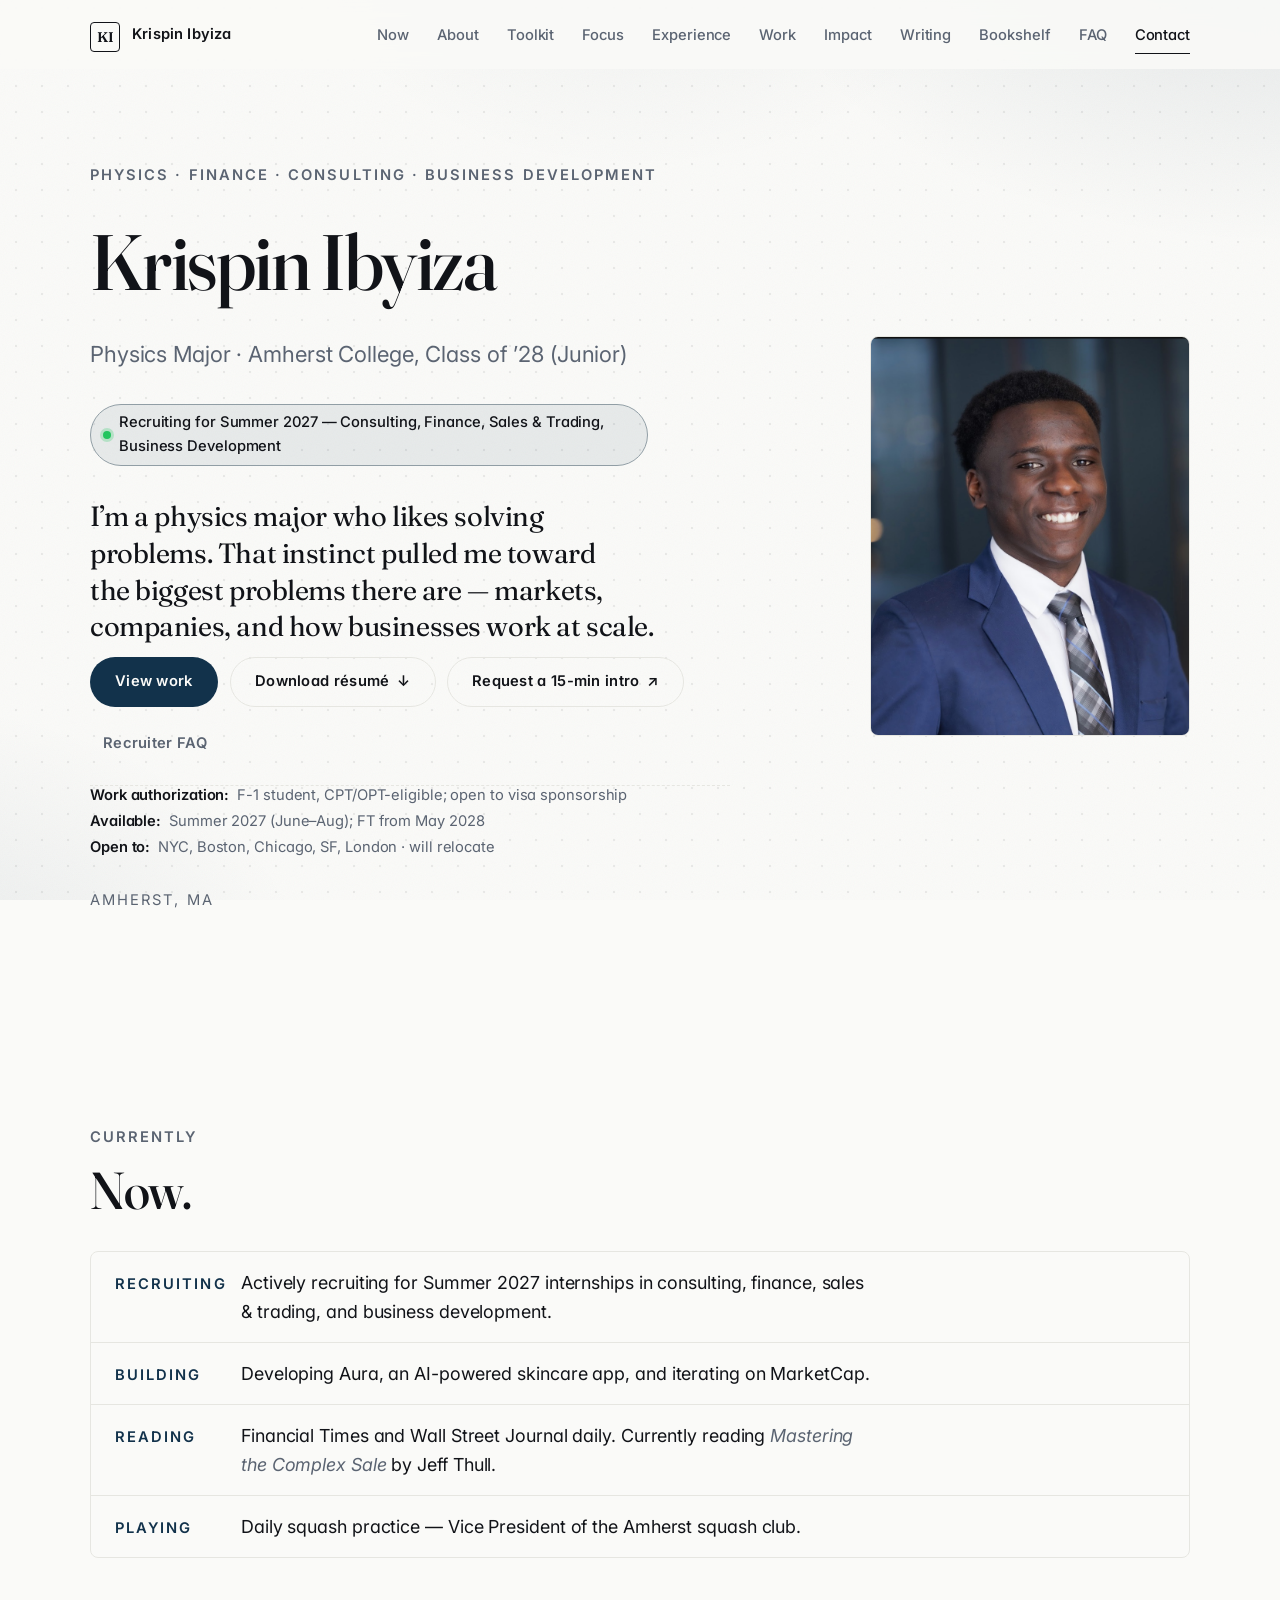
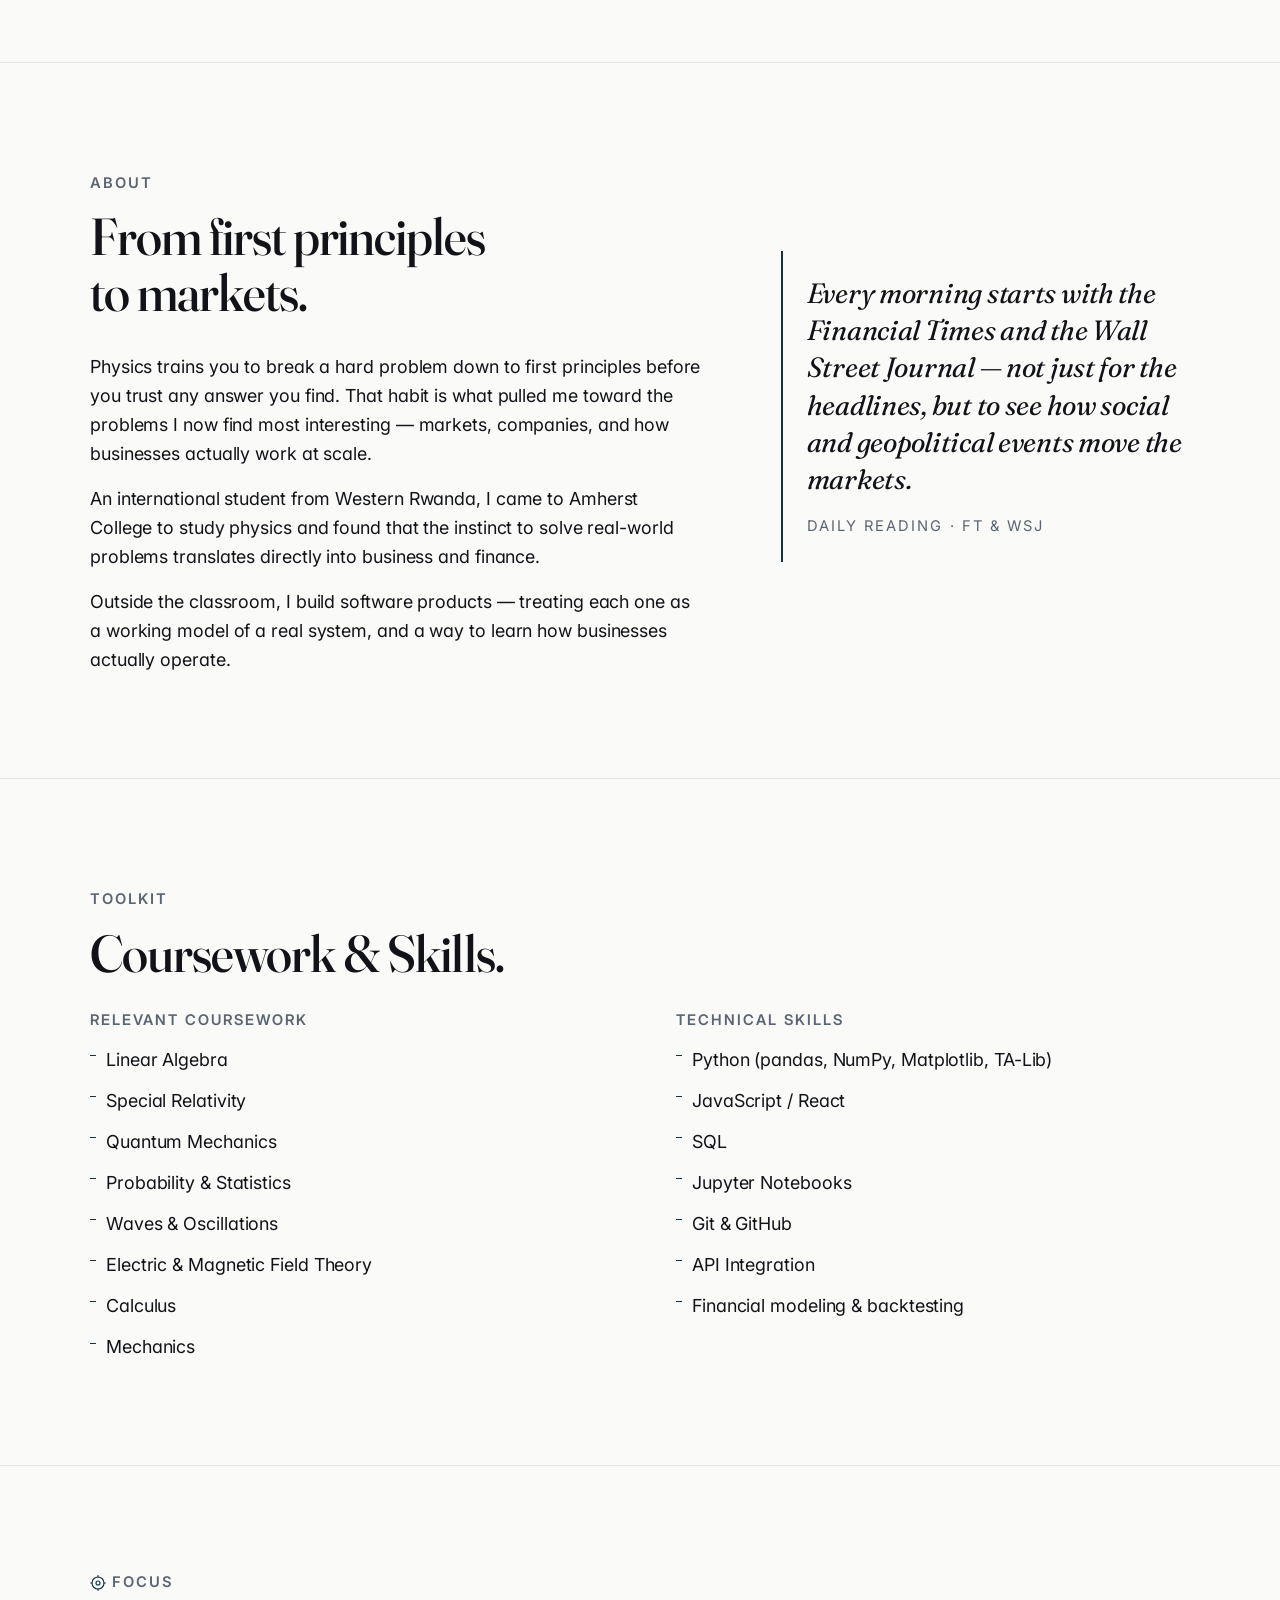
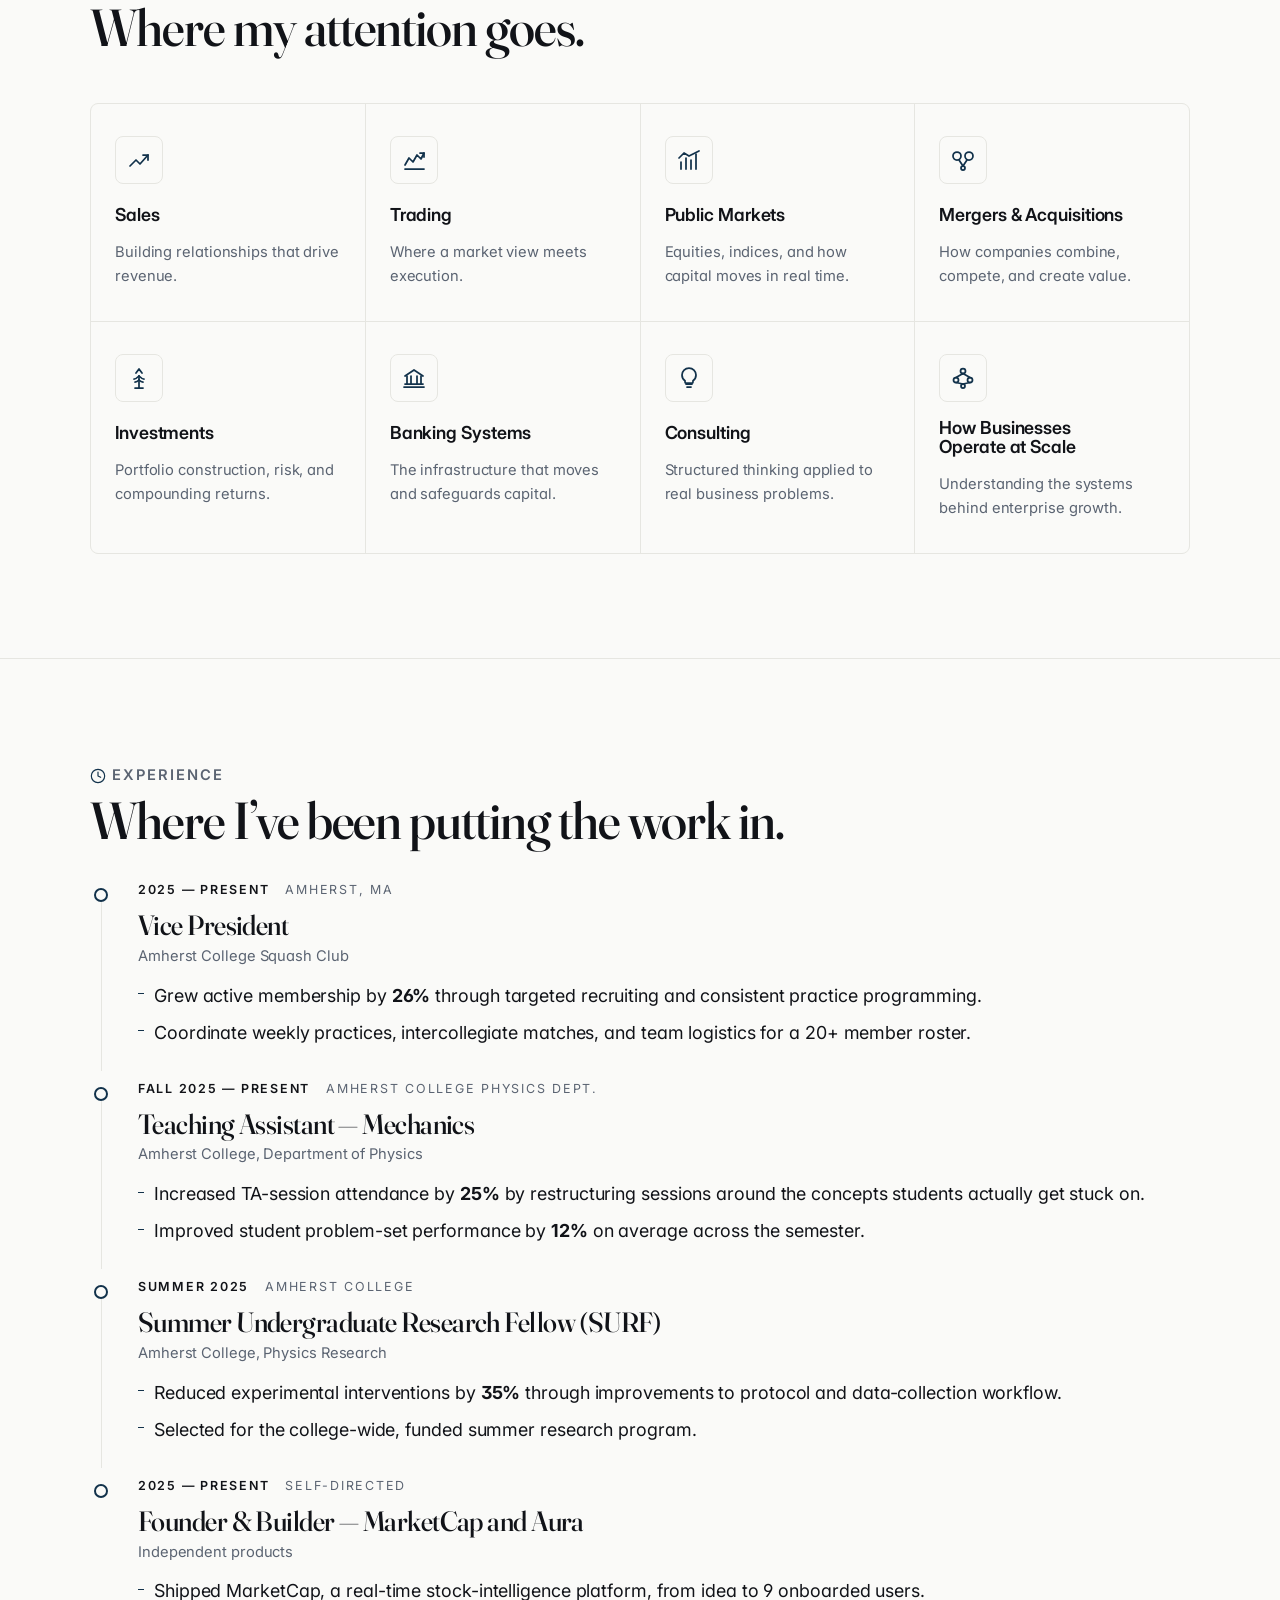
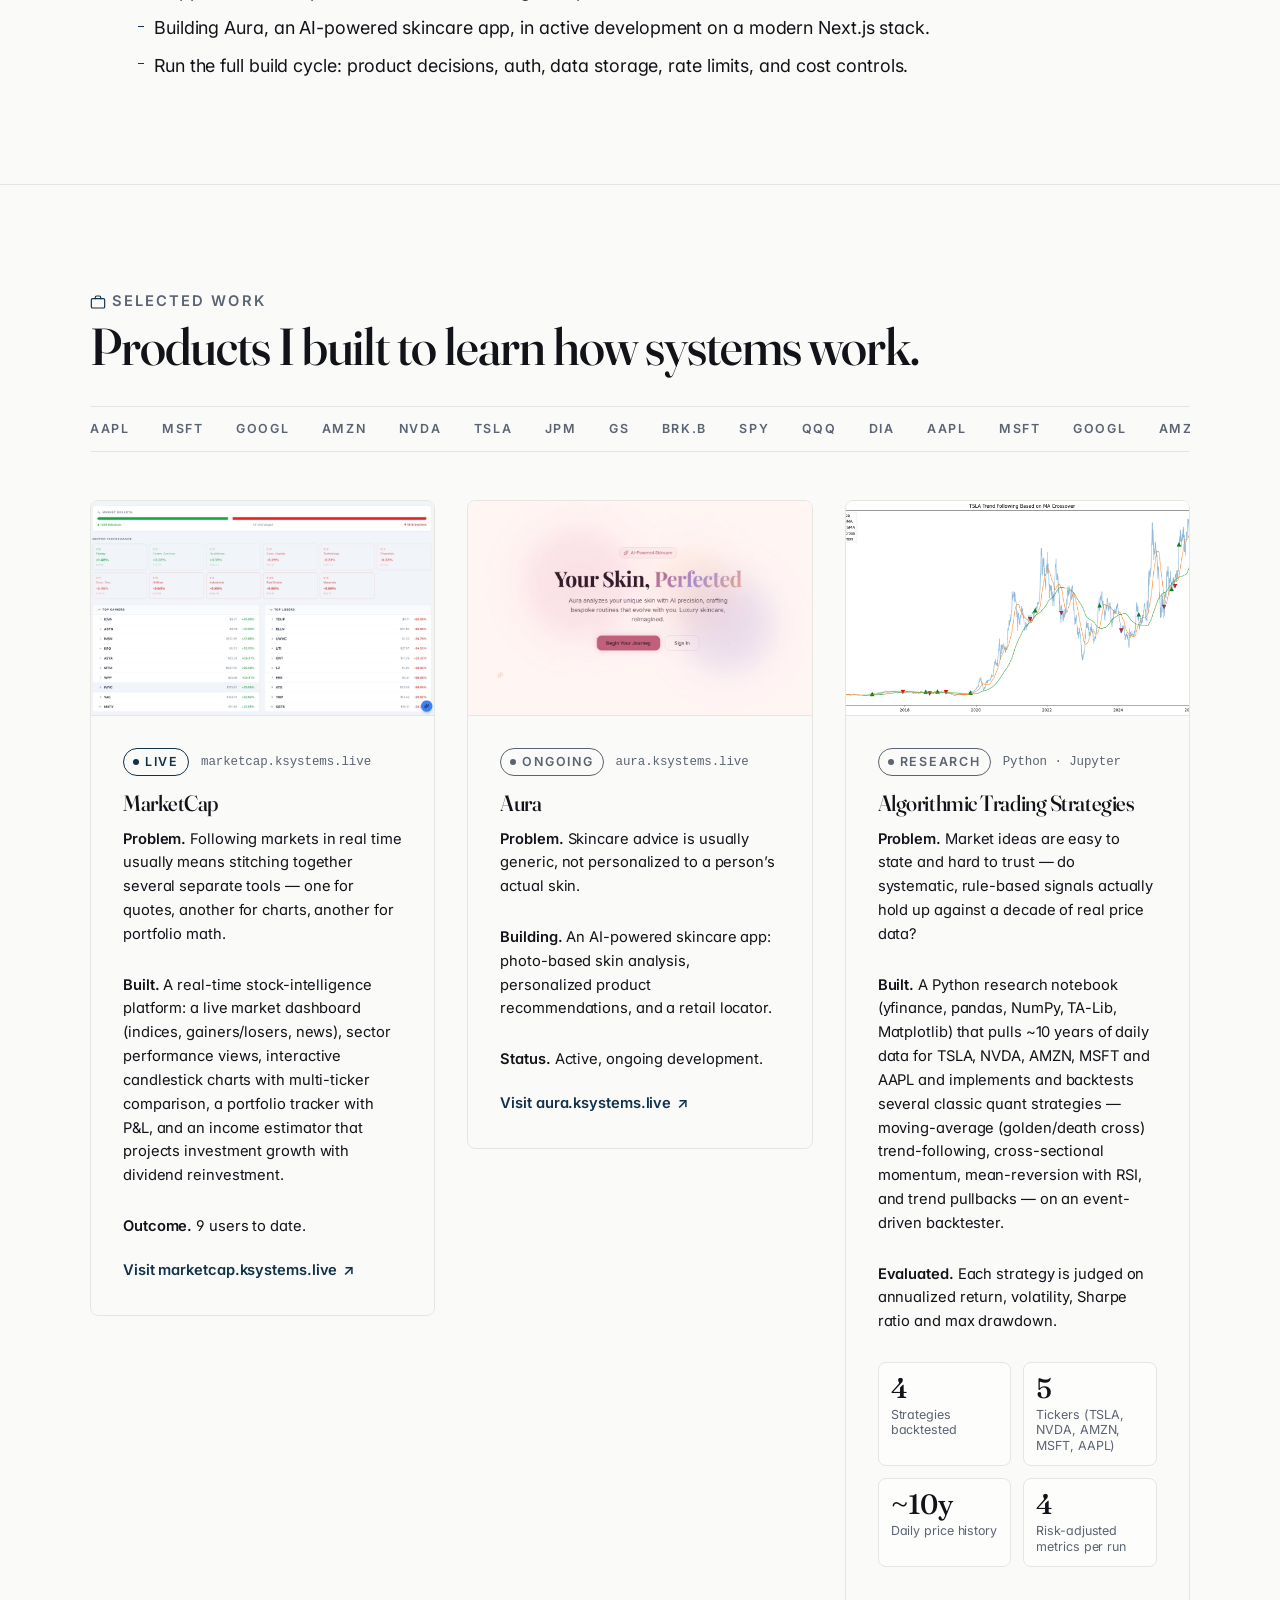
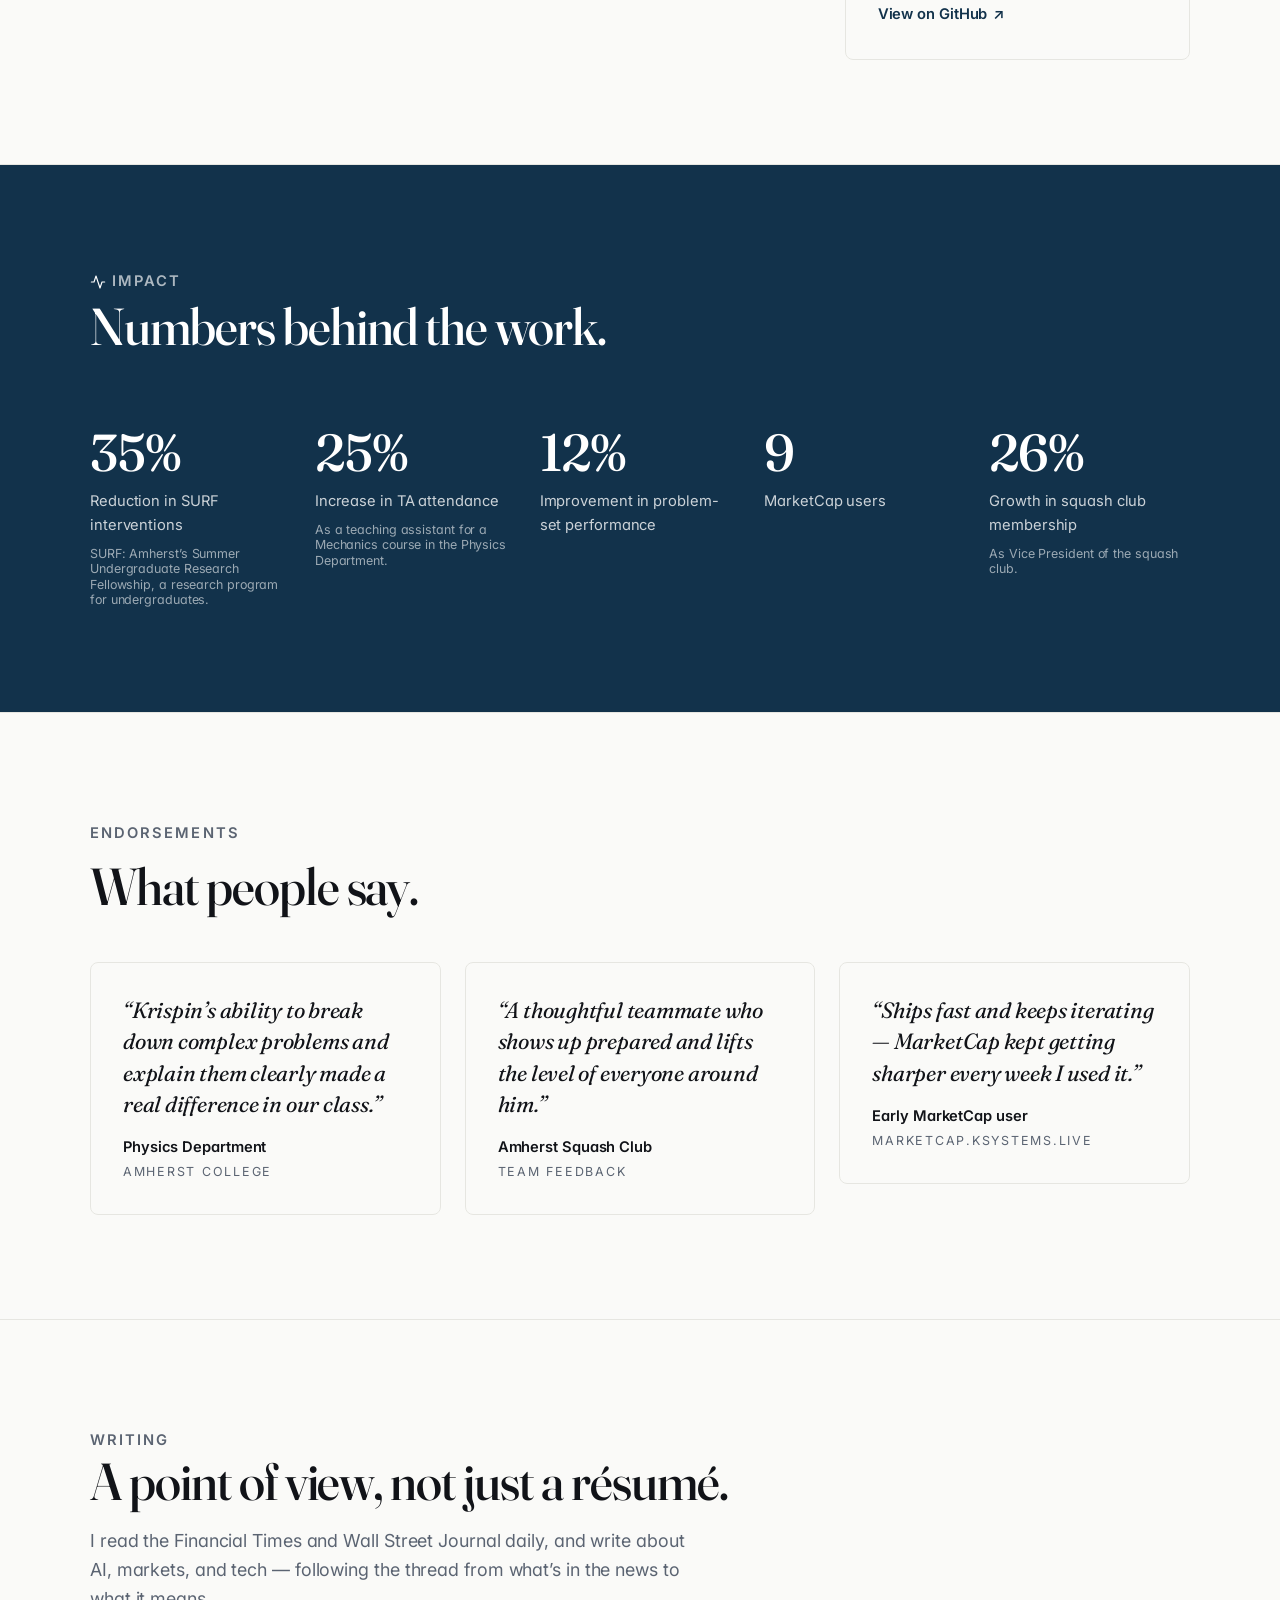
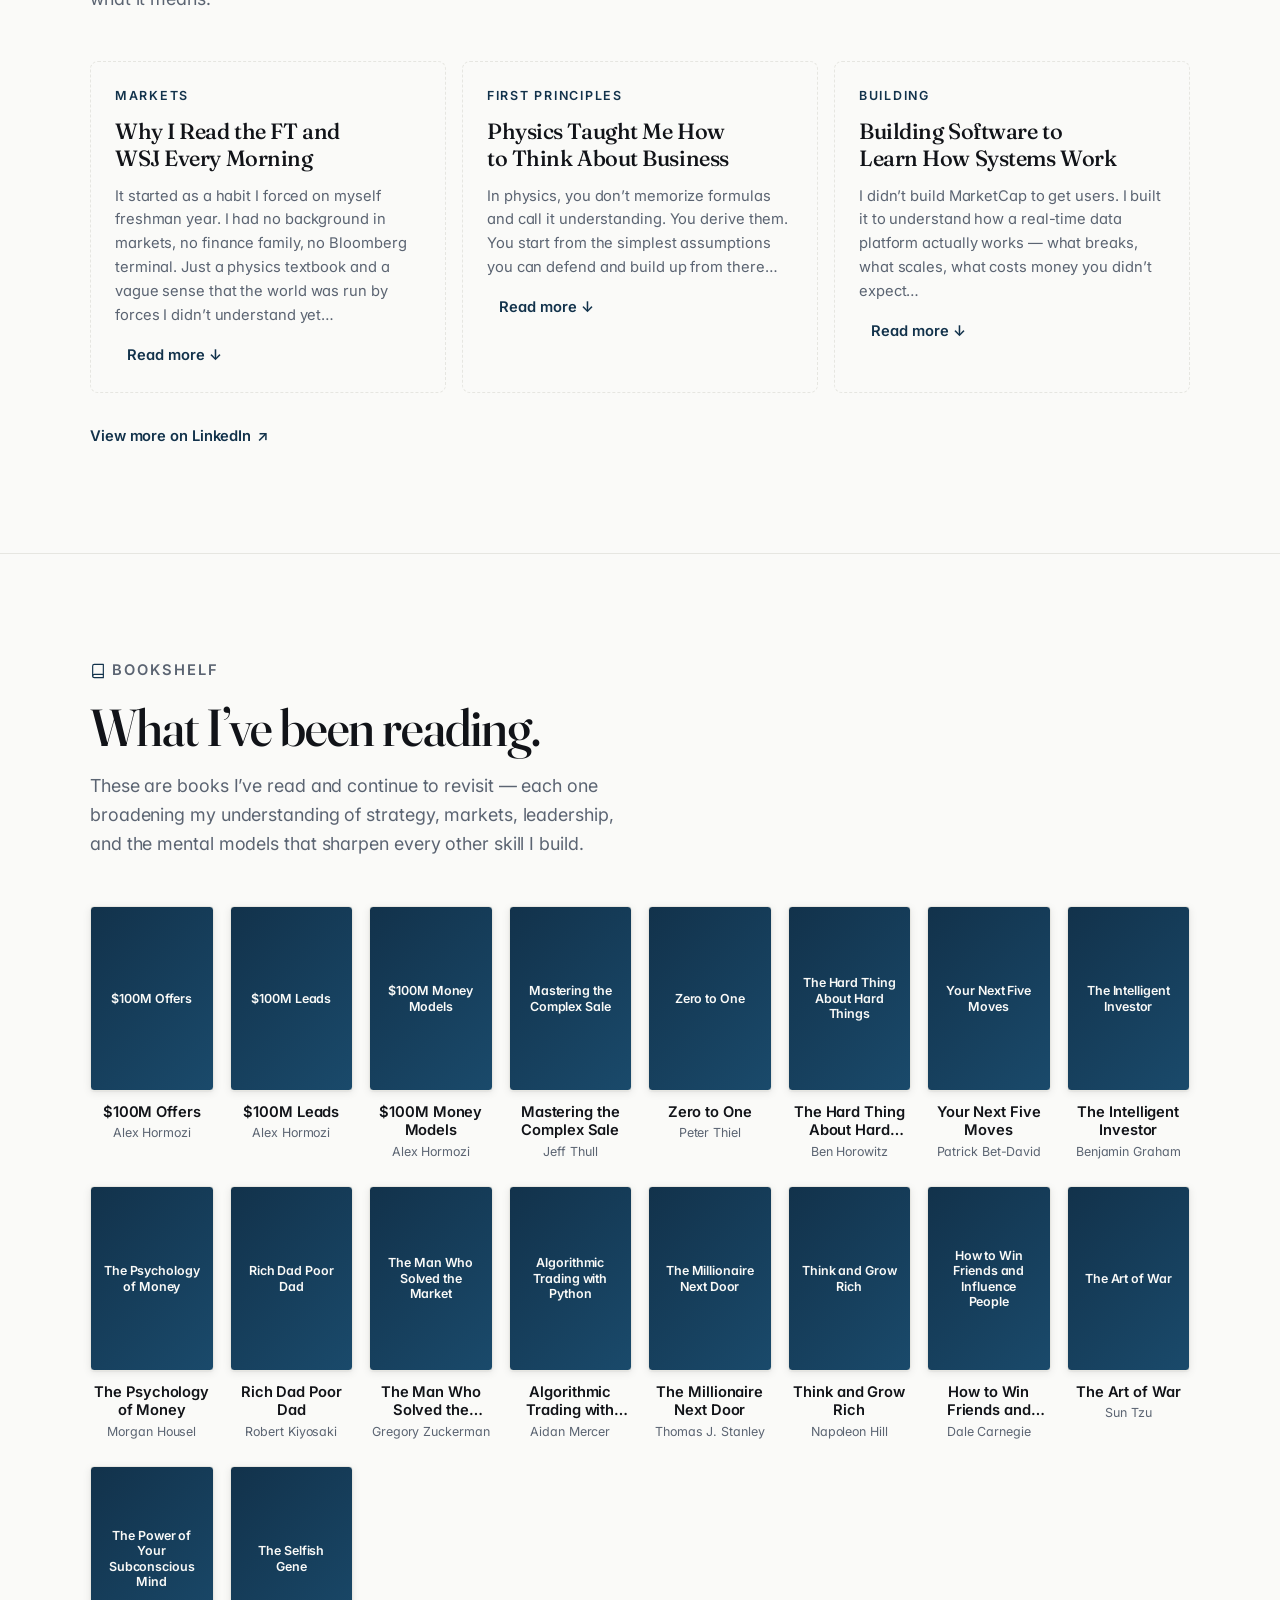
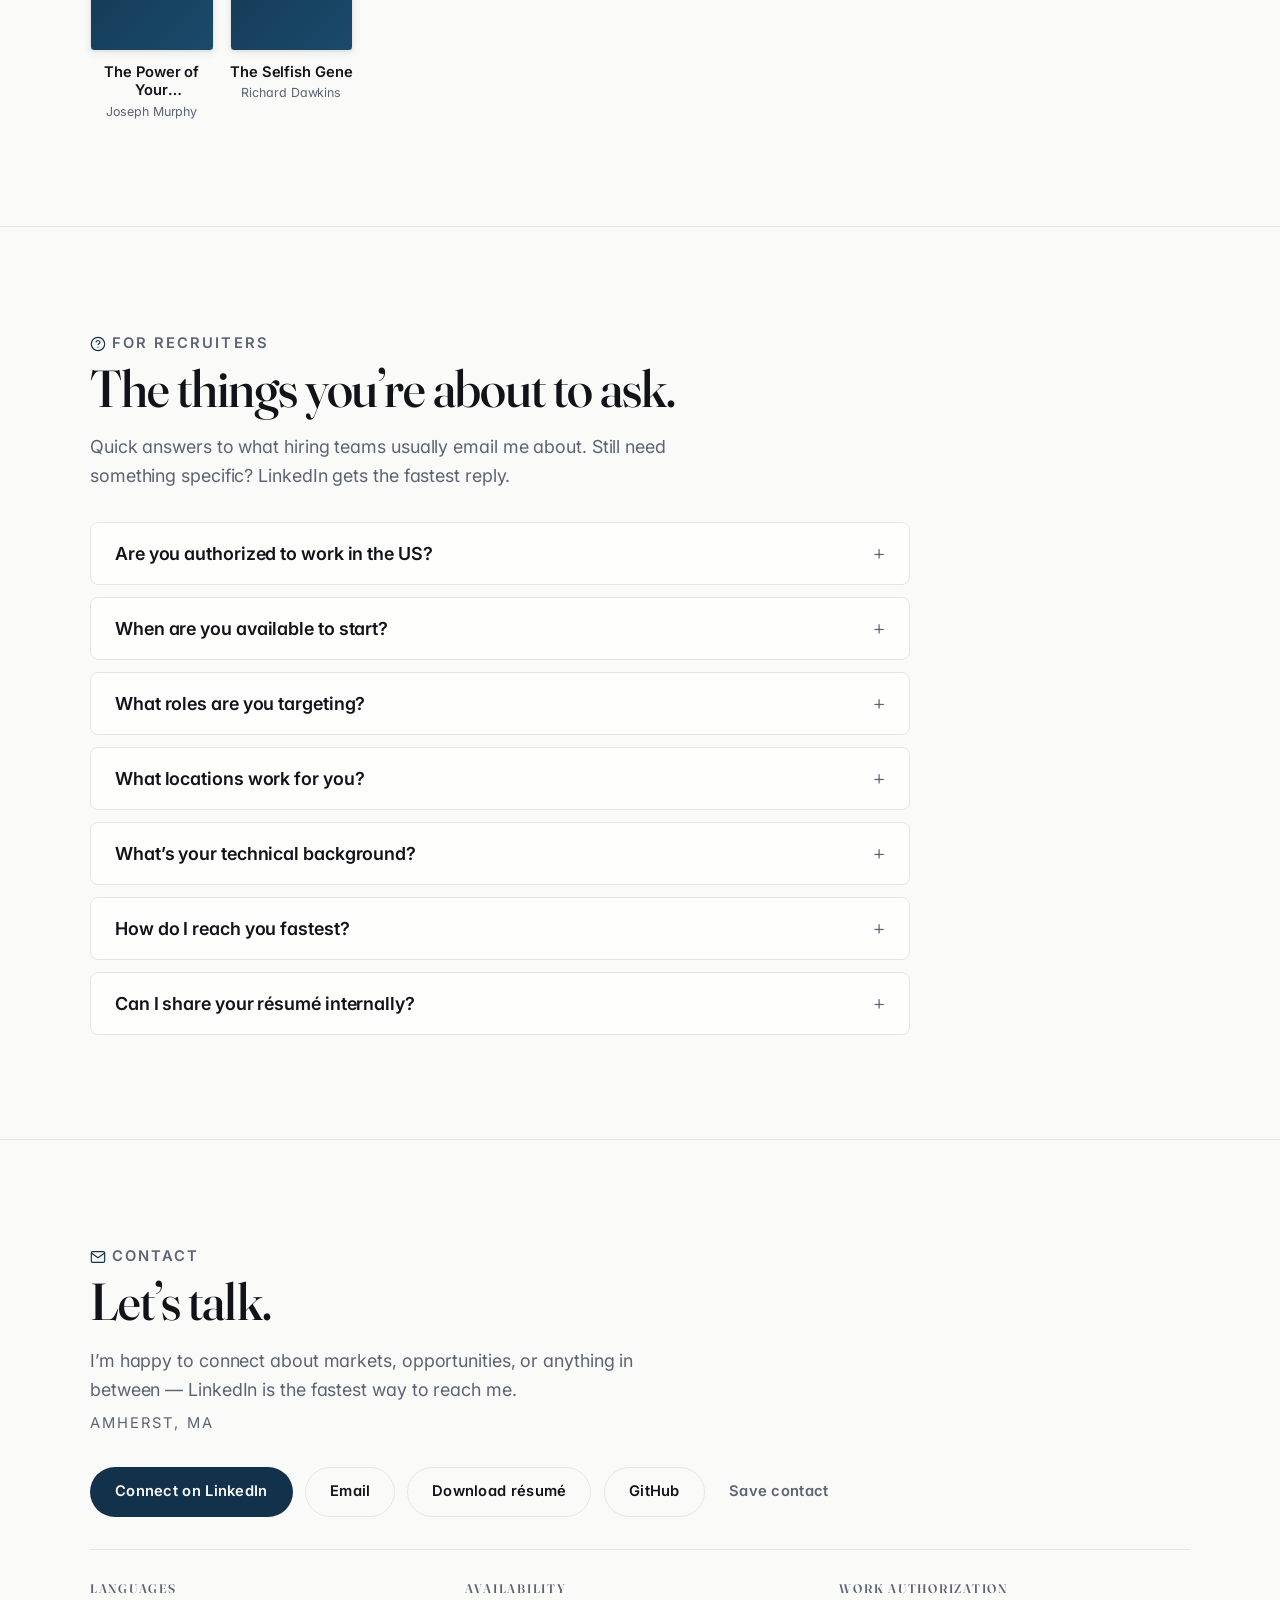
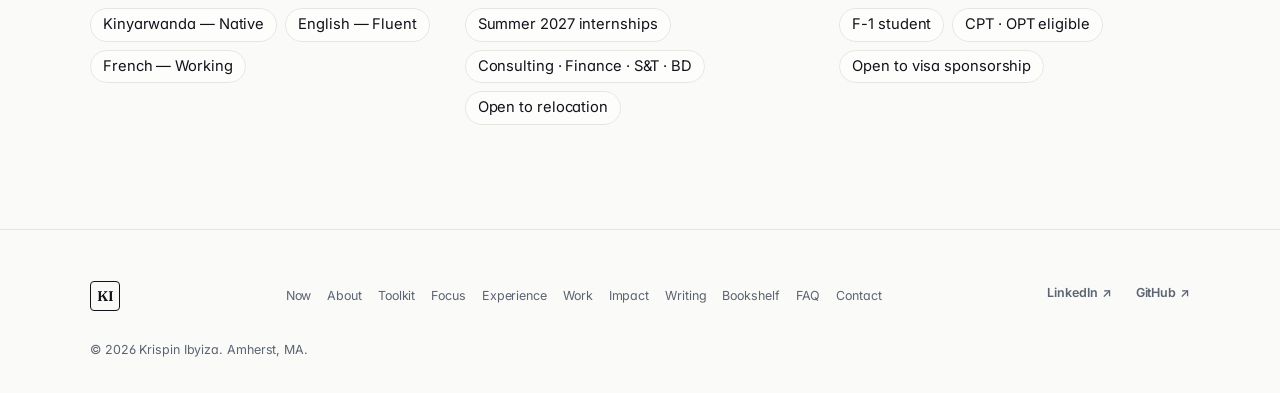
==== commit c47efb7a: "Expand recruiter signals: Business Development, visa status, FAQ Patterns from top finance/consultin" ====
--- a/index.html
+++ b/index.html
@@ -3,8 +3,8 @@
 <head>
   <meta charset="UTF-8" />
   <meta name="viewport" content="width=device-width, initial-scale=1" />
-  <title>Krispin Ibyiza — Physics · Finance · Consulting</title>
-  <meta name="description" content="I'm a physics major at Amherst College recruiting for Summer 2027 internships in consulting, finance, and sales & trading. I build software and think in first principles." />
+  <title>Krispin Ibyiza — Physics · Finance · Consulting · Business Development</title>
+  <meta name="description" content="I'm a physics major at Amherst College recruiting for Summer 2027 internships in consulting, finance, sales & trading, and business development. I build software and think in first principles." />
 
   <link rel="canonical" href="https://krispinibyiza.ksystems.live/" />
 
@@ -17,8 +17,8 @@
   <!-- Open Graph -->
   <meta property="og:type" content="profile" />
   <meta property="og:site_name" content="Krispin Ibyiza" />
-  <meta property="og:title" content="Krispin Ibyiza — Physics · Finance · Consulting" />
-  <meta property="og:description" content="I'm a physics major at Amherst College recruiting for Summer 2027 internships in consulting, finance, and sales & trading." />
+  <meta property="og:title" content="Krispin Ibyiza — Physics · Finance · Consulting · Business Development" />
+  <meta property="og:description" content="I'm a physics major at Amherst College recruiting for Summer 2027 internships in consulting, finance, sales & trading, and business development." />
   <meta property="og:url" content="https://krispinibyiza.ksystems.live/" />
   <meta property="og:image" content="https://krispinibyiza.ksystems.live/assets/og-image.png" />
   <meta property="og:image:width" content="1200" />
@@ -26,8 +26,8 @@
 
   <!-- Twitter card -->
   <meta name="twitter:card" content="summary_large_image" />
-  <meta name="twitter:title" content="Krispin Ibyiza — Physics · Finance · Consulting" />
-  <meta name="twitter:description" content="I'm a physics major at Amherst College recruiting for Summer 2027 internships in consulting, finance, and sales & trading." />
+  <meta name="twitter:title" content="Krispin Ibyiza — Physics · Finance · Consulting · Business Development" />
+  <meta name="twitter:description" content="I'm a physics major at Amherst College recruiting for Summer 2027 internships in consulting, finance, sales & trading, and business development." />
   <meta name="twitter:image" content="https://krispinibyiza.ksystems.live/assets/og-image.png" />
 
   <!-- Structured data -->
@@ -37,7 +37,7 @@
     "@type": "Person",
     "name": "Krispin Ibyiza",
     "jobTitle": "Physics Major",
-    "description": "Physics major at Amherst College focused on markets, businesses, and how they work at scale. Recruiting for Summer 2027 internships in consulting, finance, and sales & trading.",
+    "description": "Physics major at Amherst College focused on markets, businesses, and how they work at scale. Recruiting for Summer 2027 internships in consulting, finance, sales & trading, and business development.",
     "image": "https://krispinibyiza.ksystems.live/assets/headshot.jpg",
     "alumniOf": {
       "@type": "CollegeOrUniversity",
@@ -52,6 +52,8 @@
       "Investments",
       "Mergers and acquisitions",
       "Consulting",
+      "Sales and trading",
+      "Business development",
       "Algorithmic trading",
       "Physics"
     ],
@@ -103,6 +105,7 @@
           <li><a href="#impact">Impact</a></li>
           <li><a href="#writing">Writing</a></li>
           <li><a href="#bookshelf">Bookshelf</a></li>
+          <li><a href="#faq">FAQ</a></li>
           <li><a href="#contact">Contact</a></li>
         </ul>
       </nav>
@@ -113,14 +116,14 @@
     <section id="top" class="hero" aria-labelledby="hero-title">
       <div class="container hero__grid">
         <div class="hero__copy stack-lg">
-          <p class="eyebrow reveal">Physics · Finance · Consulting</p>
+          <p class="eyebrow reveal">Physics · Finance · Consulting · Business Development</p>
           <h1 id="hero-title" class="display reveal">Krispin Ibyiza</h1>
           <p class="hero__role reveal">
             Physics Major · Amherst College, Class of &rsquo;28 (Junior)
           </p>
           <p class="status-chip reveal" aria-label="Currently available for recruiting">
             <span class="status-chip__dot" aria-hidden="true"></span>
-            Recruiting for Summer 2027 &mdash; Consulting, Finance, Sales &amp; Trading
+            Recruiting for Summer 2027 &mdash; Consulting, Finance, Sales &amp; Trading, Business Development
           </p>
           <p class="hero__lede reveal">
             I&rsquo;m a physics major who likes solving problems. That instinct
@@ -133,11 +136,19 @@
               Download r&eacute;sum&eacute;
               <span aria-hidden="true">&darr;</span>
             </a>
-            <a class="btn btn-ghost" href="https://www.linkedin.com/in/krispin-ibyiza-bb4354380/" target="_blank" rel="noopener noreferrer">
-              LinkedIn
+            <a class="btn btn-secondary" href="https://www.linkedin.com/in/krispin-ibyiza-bb4354380/" target="_blank" rel="noopener noreferrer">
+              Request a 15-min intro
               <span aria-hidden="true">&nearr;</span>
             </a>
+            <a class="btn btn-ghost" href="#faq">
+              Recruiter FAQ
+            </a>
           </div>
+          <ul role="list" class="hero__facts reveal" aria-label="Quick facts for recruiters">
+            <li><strong>Work authorization:</strong> F-1 student, CPT/OPT-eligible; open to visa sponsorship</li>
+            <li><strong>Available:</strong> Summer 2027 (June&ndash;Aug); FT from May 2028</li>
+            <li><strong>Open to:</strong> NYC, Boston, Chicago, SF, London &middot; will relocate</li>
+          </ul>
           <p class="hero__meta reveal">Amherst, MA</p>
         </div>
 
@@ -164,7 +175,7 @@
         <ul role="list" class="now-list reveal">
           <li class="now-item">
             <span class="now-item__label">Recruiting</span>
-            <span class="now-item__text">Actively recruiting for Summer 2027 internships in consulting, finance, and sales &amp; trading.</span>
+            <span class="now-item__text">Actively recruiting for Summer 2027 internships in consulting, finance, sales &amp; trading, and business development.</span>
           </li>
           <li class="now-item">
             <span class="now-item__label">Building</span>
@@ -987,6 +998,130 @@
       </div>
     </section>
 
+    <!-- RECRUITER FAQ -->
+    <section id="faq" class="section faq-section" aria-labelledby="faq-title">
+      <div class="container">
+        <p class="eyebrow reveal">
+          <svg class="eyebrow__icon" width="16" height="16" viewBox="0 0 24 24" fill="none" stroke="currentColor" stroke-width="1.75" stroke-linecap="round" stroke-linejoin="round" aria-hidden="true" focusable="false"><circle cx="12" cy="12" r="10"/><path d="M9.09 9A3 3 0 0 1 15 9.5c0 2-3 3-3 3"/><line x1="12" y1="17" x2="12.01" y2="17"/></svg>
+          For recruiters
+        </p>
+        <h2 id="faq-title" class="section-title reveal">The things you&rsquo;re about to ask.<button class="anchor-link" data-anchor="faq" aria-label="Copy link to FAQ section">#</button></h2>
+        <p class="faq-intro reveal">
+          Quick answers to what hiring teams usually email me about.
+          Still need something specific? LinkedIn gets the fastest reply.
+        </p>
+
+        <div class="faq-list reveal">
+          <details class="faq-item">
+            <summary class="faq-item__q">
+              <span>Are you authorized to work in the US?</span>
+              <span class="faq-item__chevron" aria-hidden="true">+</span>
+            </summary>
+            <div class="faq-item__a">
+              <p>
+                Yes. I&rsquo;m an F-1 student at Amherst College and eligible for
+                CPT during the Summer 2027 internship cycle and OPT after my
+                May 2028 graduation. I&rsquo;m also open to firms that sponsor
+                H-1B or equivalent long-term visas.
+              </p>
+            </div>
+          </details>
+
+          <details class="faq-item">
+            <summary class="faq-item__q">
+              <span>When are you available to start?</span>
+              <span class="faq-item__chevron" aria-hidden="true">+</span>
+            </summary>
+            <div class="faq-item__a">
+              <p>
+                <strong>Internship:</strong> Summer 2027 (early June through
+                late August, flexible on exact start/end dates).
+                <br>
+                <strong>Full-time:</strong> From late May 2028 after I graduate.
+              </p>
+            </div>
+          </details>
+
+          <details class="faq-item">
+            <summary class="faq-item__q">
+              <span>What roles are you targeting?</span>
+              <span class="faq-item__chevron" aria-hidden="true">+</span>
+            </summary>
+            <div class="faq-item__a">
+              <p>
+                Consulting (strategy, M&amp;A, due diligence), Investment Banking
+                and equity research, Sales &amp; Trading, and Business Development
+                at growth-stage companies or BD-heavy roles at larger firms.
+                I&rsquo;m sector-agnostic but especially drawn to financial services,
+                tech, and anything at the intersection of the two.
+              </p>
+            </div>
+          </details>
+
+          <details class="faq-item">
+            <summary class="faq-item__q">
+              <span>What locations work for you?</span>
+              <span class="faq-item__chevron" aria-hidden="true">+</span>
+            </summary>
+            <div class="faq-item__a">
+              <p>
+                Open to and happy to relocate for: New York, Boston, Chicago,
+                San Francisco, London. I&rsquo;ll consider other major financial
+                hubs for the right fit.
+              </p>
+            </div>
+          </details>
+
+          <details class="faq-item">
+            <summary class="faq-item__q">
+              <span>What&rsquo;s your technical background?</span>
+              <span class="faq-item__chevron" aria-hidden="true">+</span>
+            </summary>
+            <div class="faq-item__a">
+              <p>
+                Physics major, so my core training is first-principles reasoning,
+                linear algebra, probability &amp; statistics, and quantum mechanics.
+                On the applied side I use Python (pandas, NumPy, TA-Lib) for
+                financial modeling and backtesting, plus JavaScript/React and SQL
+                for building full-stack products like MarketCap and Aura.
+              </p>
+            </div>
+          </details>
+
+          <details class="faq-item">
+            <summary class="faq-item__q">
+              <span>How do I reach you fastest?</span>
+              <span class="faq-item__chevron" aria-hidden="true">+</span>
+            </summary>
+            <div class="faq-item__a">
+              <p>
+                <a href="https://www.linkedin.com/in/krispin-ibyiza-bb4354380/" target="_blank" rel="noopener noreferrer">LinkedIn message</a>
+                for a same-day reply, or
+                <a href="mailto:kgentic.ia@gmail.com">kgentic.ia@gmail.com</a>
+                for anything that needs attachments or a longer thread.
+              </p>
+            </div>
+          </details>
+
+          <details class="faq-item">
+            <summary class="faq-item__q">
+              <span>Can I share your r&eacute;sum&eacute; internally?</span>
+              <span class="faq-item__chevron" aria-hidden="true">+</span>
+            </summary>
+            <div class="faq-item__a">
+              <p>
+                Yes &mdash; please do.
+                <a href="assets/krispin-ibyiza-resume.pdf" download>Download the PDF</a>
+                and feel free to forward to colleagues or hiring managers at
+                your firm. A quick heads-up by LinkedIn or email so I can
+                follow up is appreciated but not required.
+              </p>
+            </div>
+          </details>
+        </div>
+      </div>
+    </section>
+
     <section id="contact" class="section contact" aria-labelledby="contact-title">
       <div class="container">
         <p class="eyebrow reveal">
@@ -1031,8 +1166,16 @@
             <h3 class="contact-facts__label">Availability</h3>
             <ul role="list" class="contact-facts__chips">
               <li>Summer 2027 internships</li>
-              <li>Consulting &middot; Finance &middot; S&amp;T</li>
+              <li>Consulting &middot; Finance &middot; S&amp;T &middot; BD</li>
               <li>Open to relocation</li>
+            </ul>
+          </div>
+          <div class="contact-facts__group">
+            <h3 class="contact-facts__label">Work authorization</h3>
+            <ul role="list" class="contact-facts__chips">
+              <li>F-1 student</li>
+              <li>CPT &middot; OPT eligible</li>
+              <li>Open to visa sponsorship</li>
             </ul>
           </div>
         </div>
@@ -1057,6 +1200,7 @@
           <li><a href="#impact">Impact</a></li>
           <li><a href="#writing">Writing</a></li>
           <li><a href="#bookshelf">Bookshelf</a></li>
+          <li><a href="#faq">FAQ</a></li>
           <li><a href="#contact">Contact</a></li>
         </ul>
       </nav>
--- a/styles.css
+++ b/styles.css
@@ -1498,6 +1498,93 @@
 }
 
 /* ============================================================
+   Hero quick facts (compact recruiter credentials strip)
+   ============================================================ */
+.hero__facts {
+  display: grid;
+  gap: var(--space-2);
+  padding: var(--space-4) 0 0;
+  margin-top: var(--space-4);
+  border-top: 1px dashed var(--line);
+  font-size: var(--step--1);
+  color: var(--muted);
+}
+.hero__facts li {
+  line-height: var(--lh-snug);
+}
+.hero__facts strong {
+  color: var(--ink);
+  font-weight: 600;
+  margin-right: 4px;
+}
+
+/* ============================================================
+   Recruiter FAQ (collapsible)
+   ============================================================ */
+.faq-intro {
+  max-width: 60ch;
+  color: var(--muted);
+  margin: var(--space-4) 0 var(--space-6);
+}
+.faq-list {
+  display: grid;
+  gap: var(--space-3);
+  max-width: 820px;
+}
+.faq-item {
+  border: 1px solid var(--line);
+  border-radius: var(--radius-md);
+  background: color-mix(in srgb, var(--surface) 70%, transparent);
+  overflow: hidden;
+  transition: border-color var(--dur-fast) var(--ease),
+              box-shadow var(--dur-fast) var(--ease);
+}
+.faq-item[open] {
+  border-color: color-mix(in srgb, var(--accent) 40%, var(--line));
+  box-shadow: 0 1px 0 color-mix(in srgb, var(--accent) 10%, transparent);
+}
+.faq-item__q {
+  display: flex;
+  align-items: center;
+  justify-content: space-between;
+  gap: var(--space-4);
+  padding: var(--space-4) var(--space-5);
+  font-weight: 600;
+  color: var(--ink);
+  cursor: pointer;
+  list-style: none;
+  transition: background var(--dur-fast) var(--ease);
+}
+.faq-item__q::-webkit-details-marker { display: none; }
+.faq-item__q:hover {
+  background: color-mix(in srgb, var(--accent) 4%, transparent);
+}
+.faq-item__chevron {
+  font-family: var(--font-serif);
+  font-size: var(--step-1);
+  line-height: 1;
+  color: var(--muted);
+  transition: transform var(--dur-med) var(--ease);
+  flex-shrink: 0;
+}
+.faq-item[open] .faq-item__chevron {
+  transform: rotate(45deg);
+  color: var(--accent);
+}
+.faq-item__a {
+  padding: 0 var(--space-5) var(--space-5);
+  color: var(--ink);
+  line-height: var(--lh-body);
+}
+.faq-item__a p { margin-top: 0; }
+.faq-item__a a {
+  color: var(--accent);
+  text-decoration: underline;
+  text-underline-offset: 2px;
+}
+.faq-item__a a:hover { color: var(--ink); }
+
+/* ============================================================
    Motion: reveals (used from Batch 1 onward)
    ============================================================ */
 .reveal { opacity: 0; transform: translateY(14px); transition: opacity var(--dur-slow) var(--ease), transform var(--dur-slow) var(--ease); }
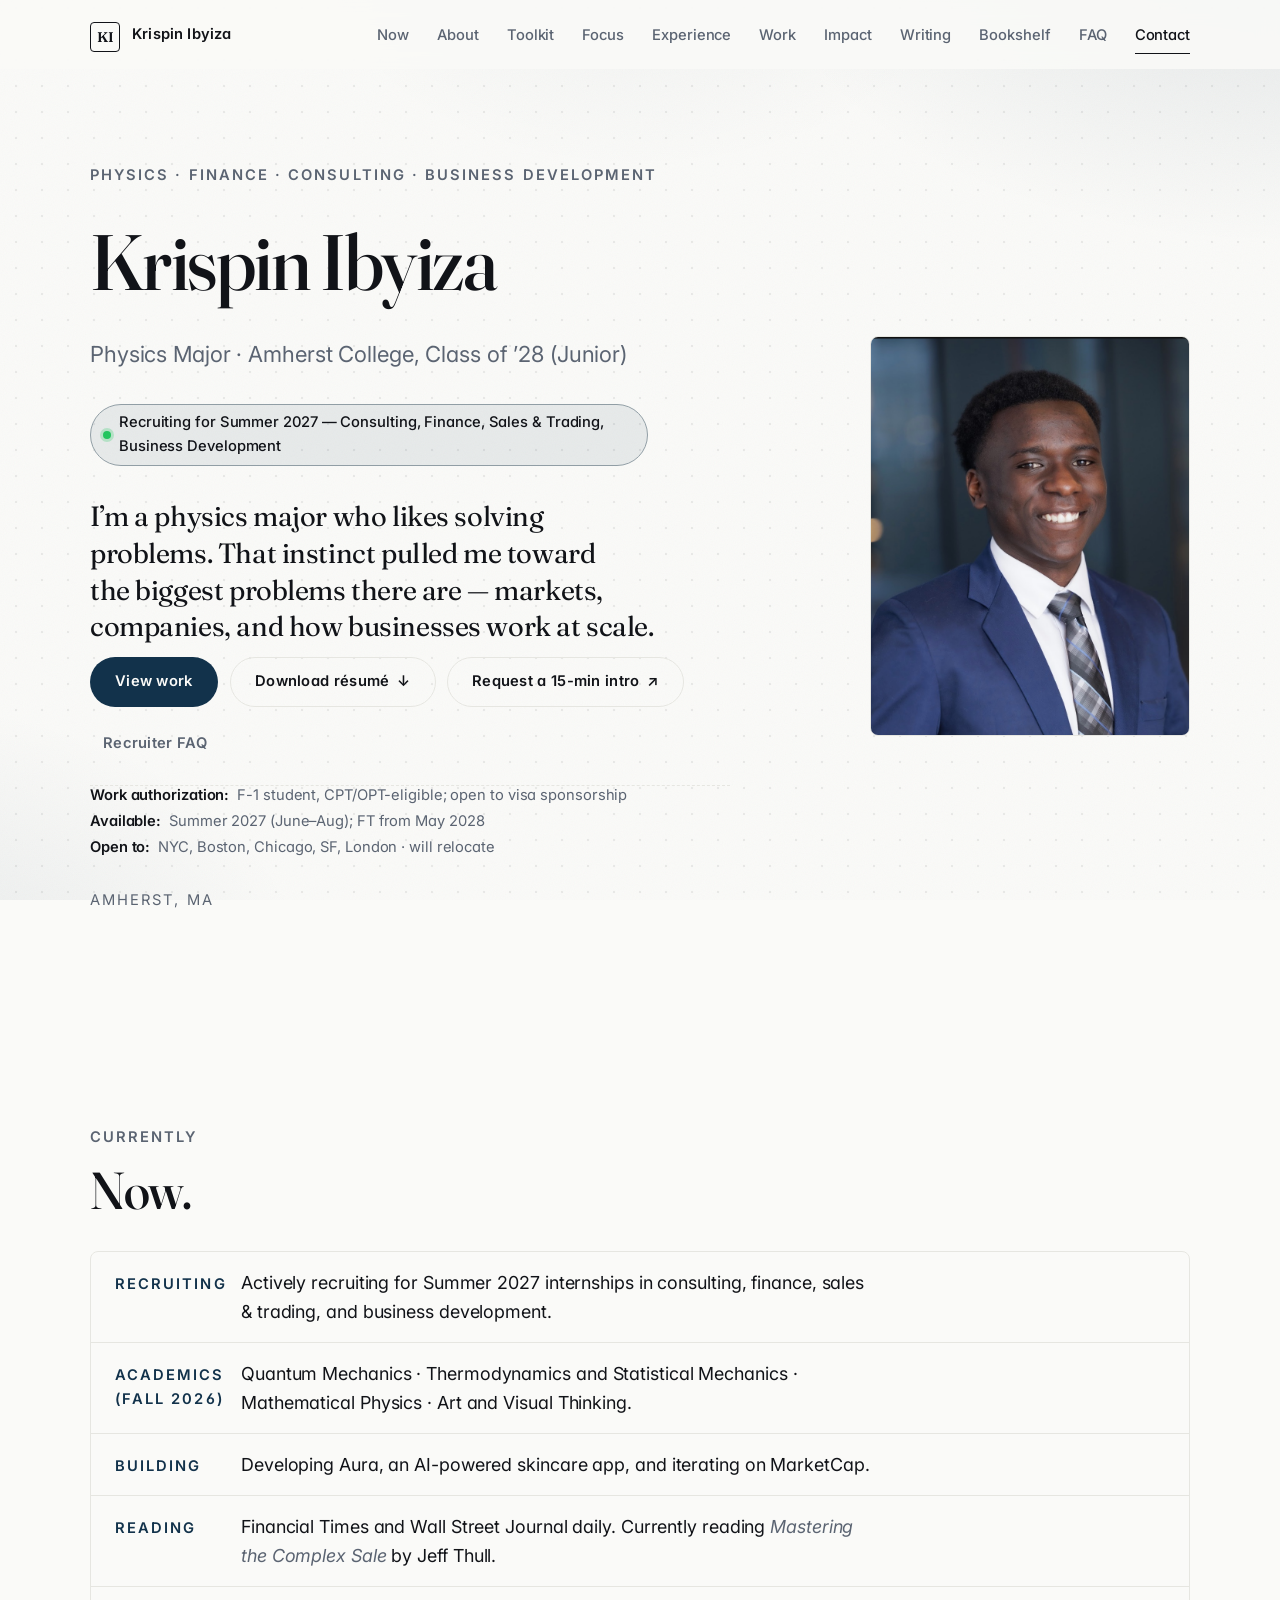
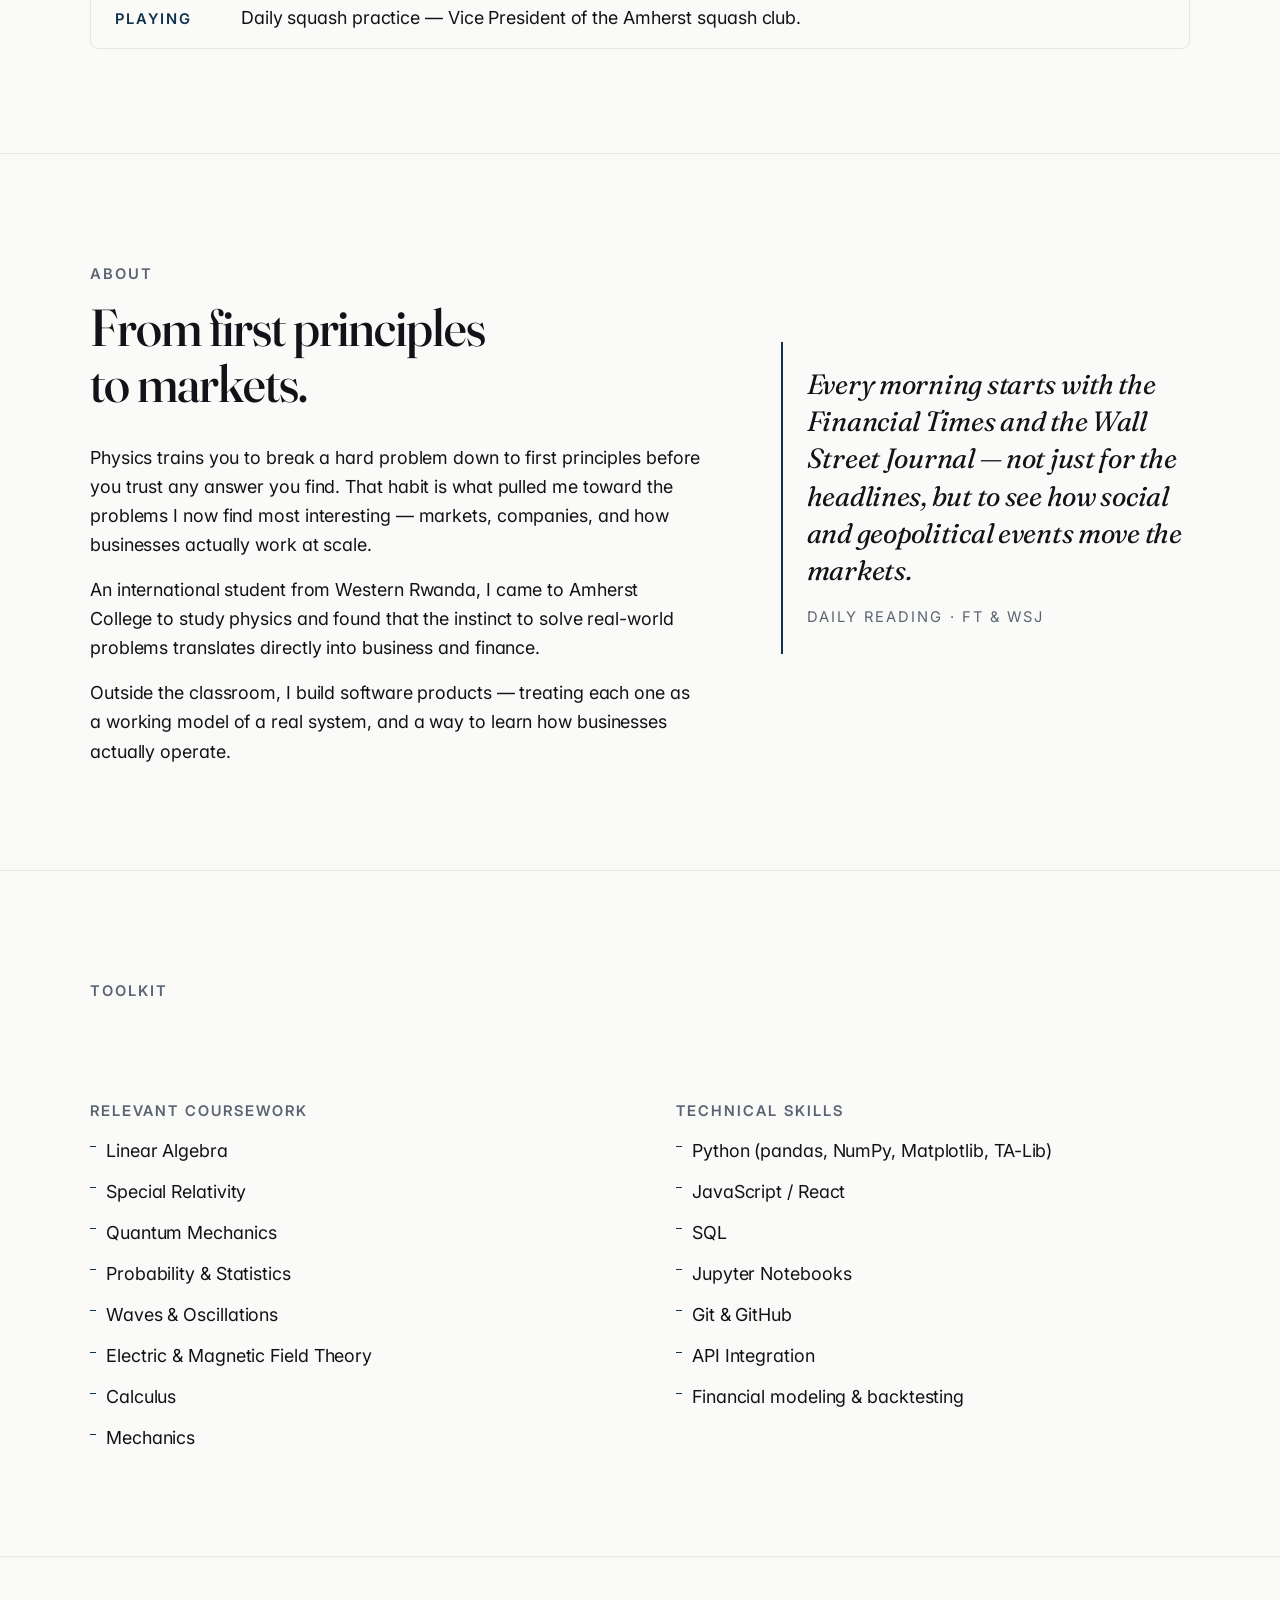
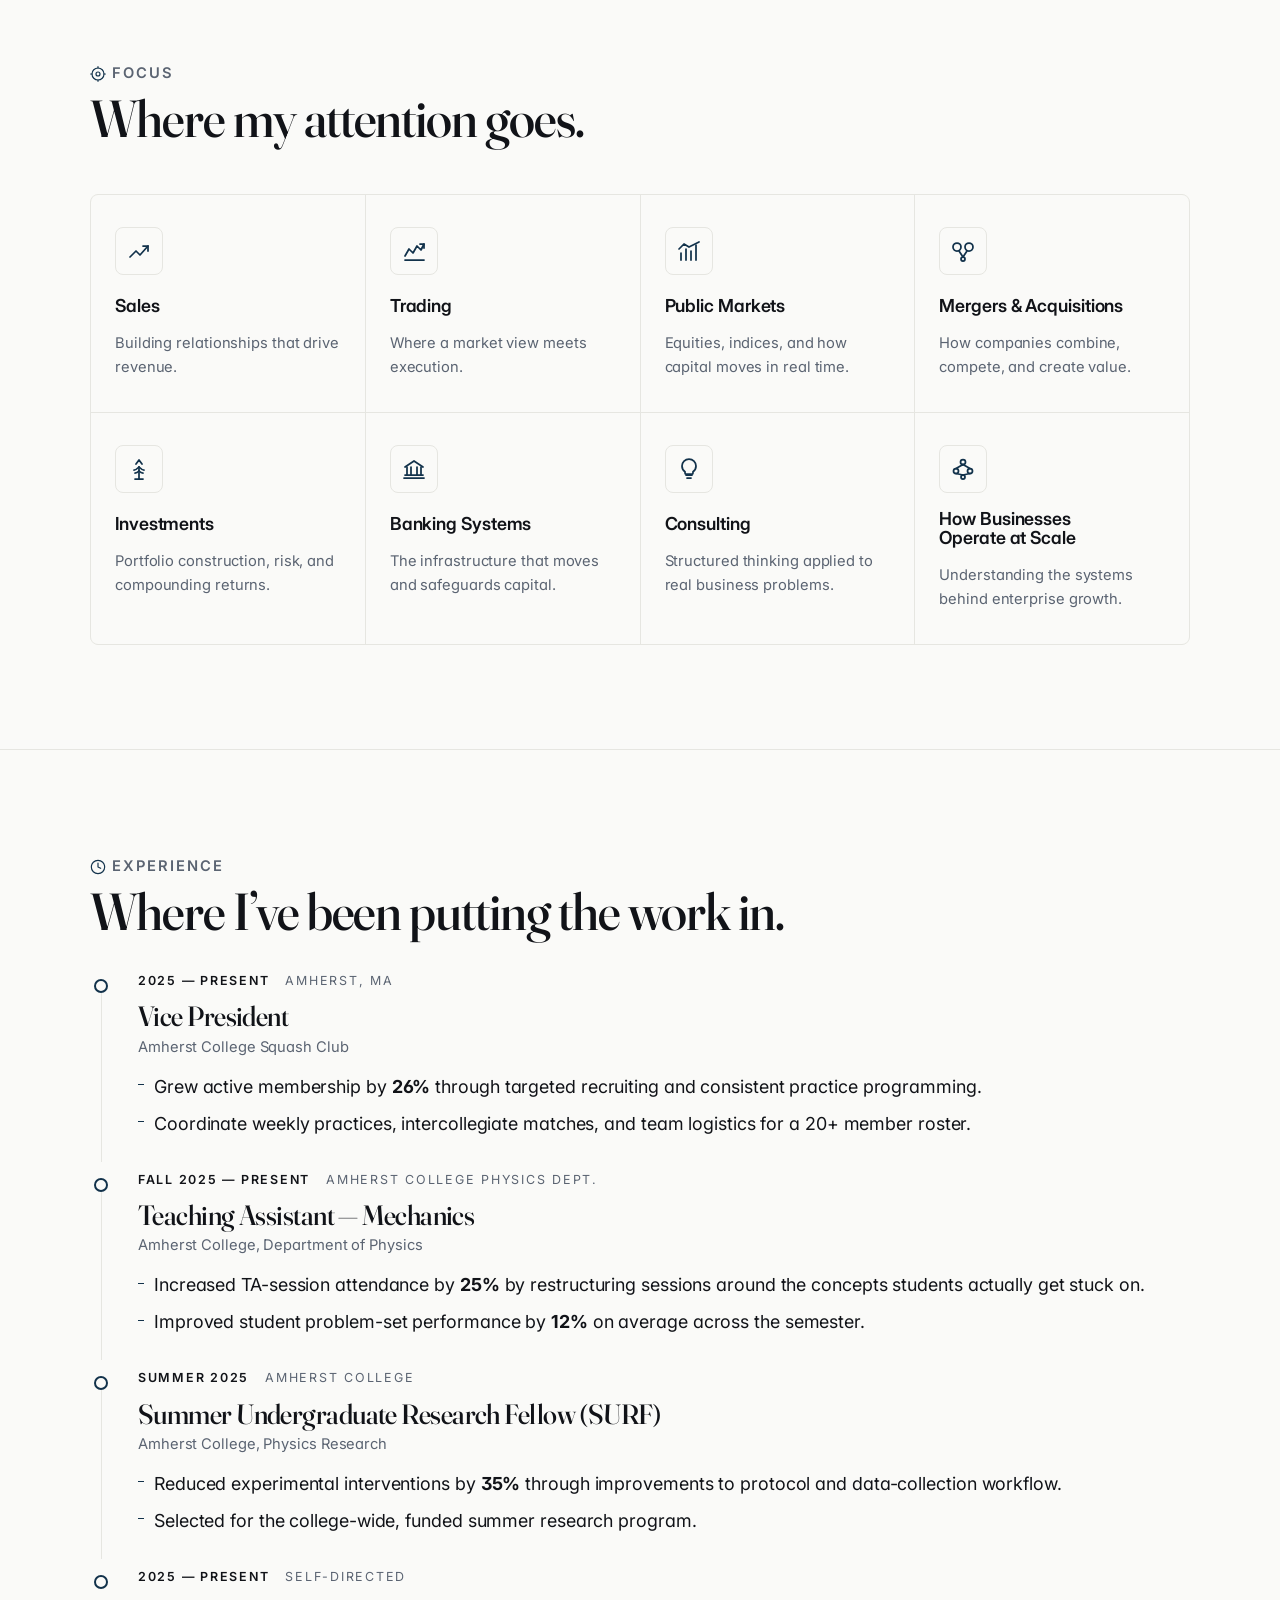
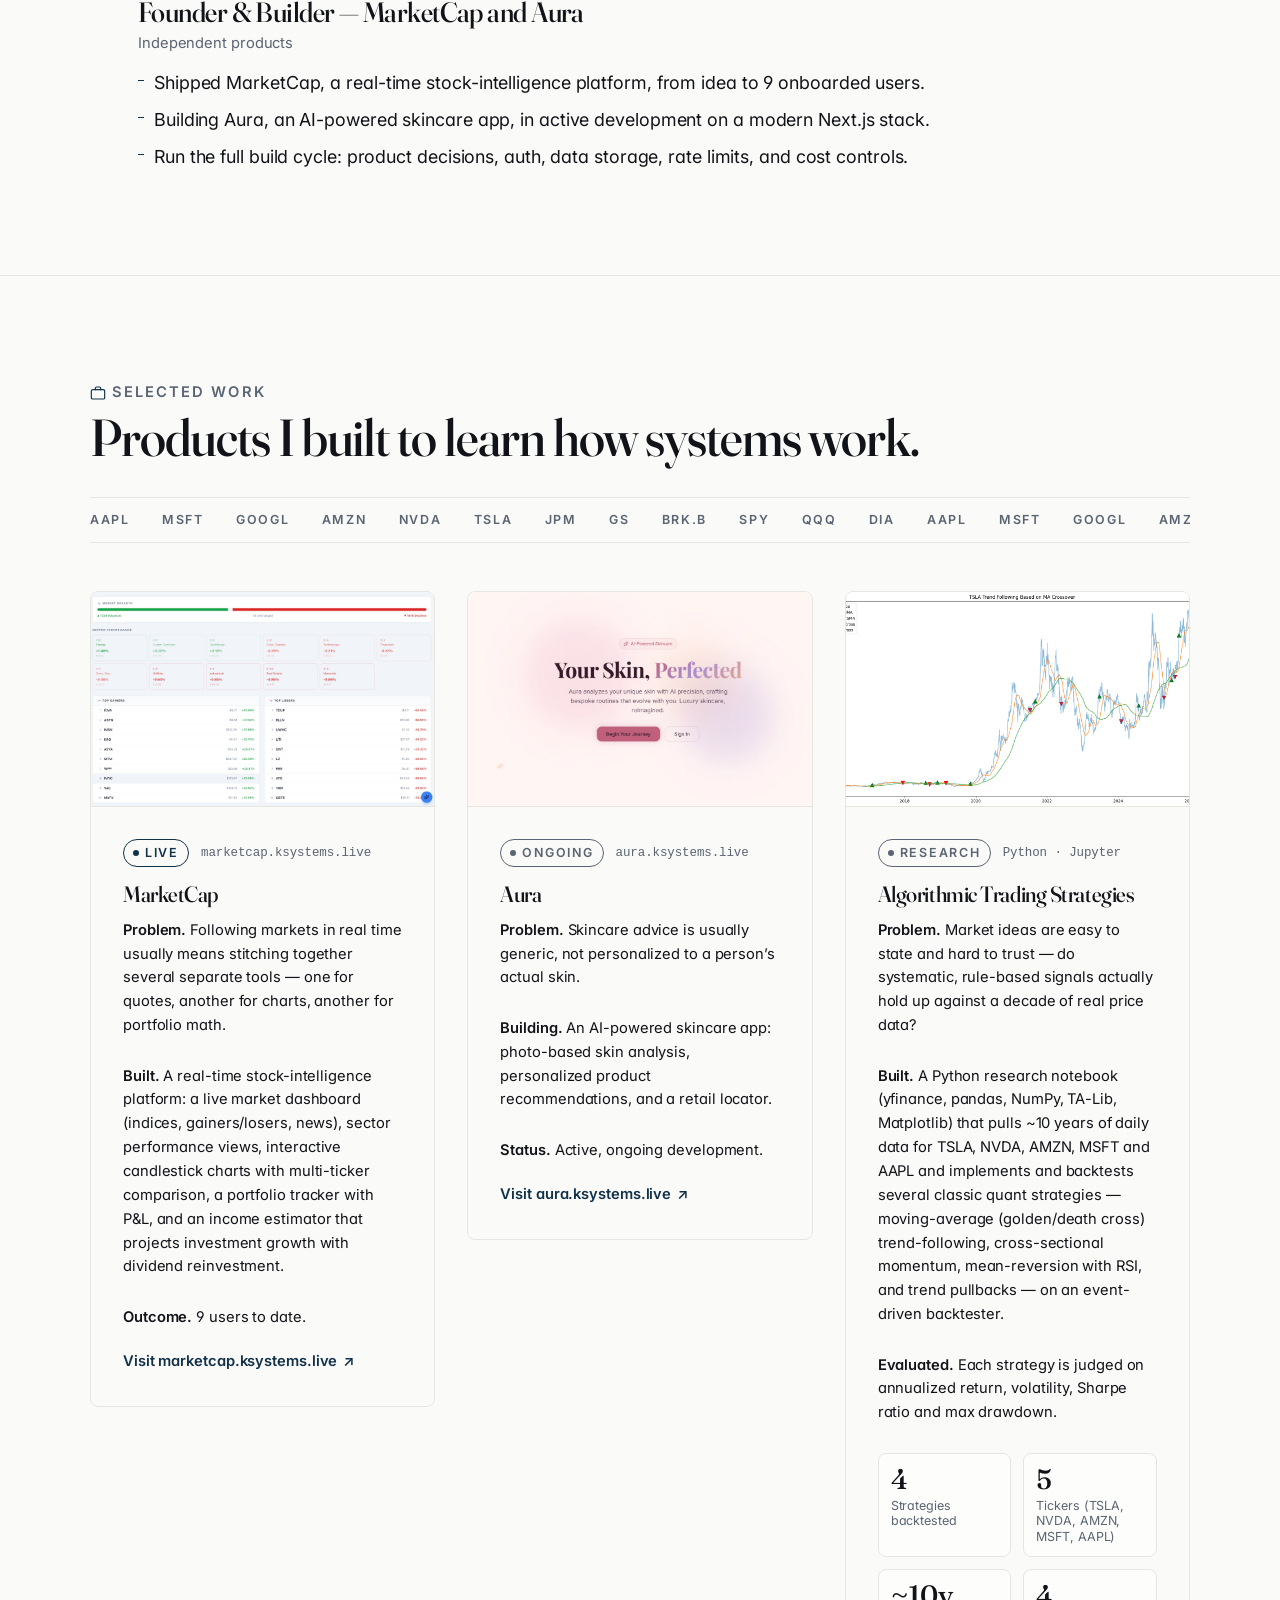
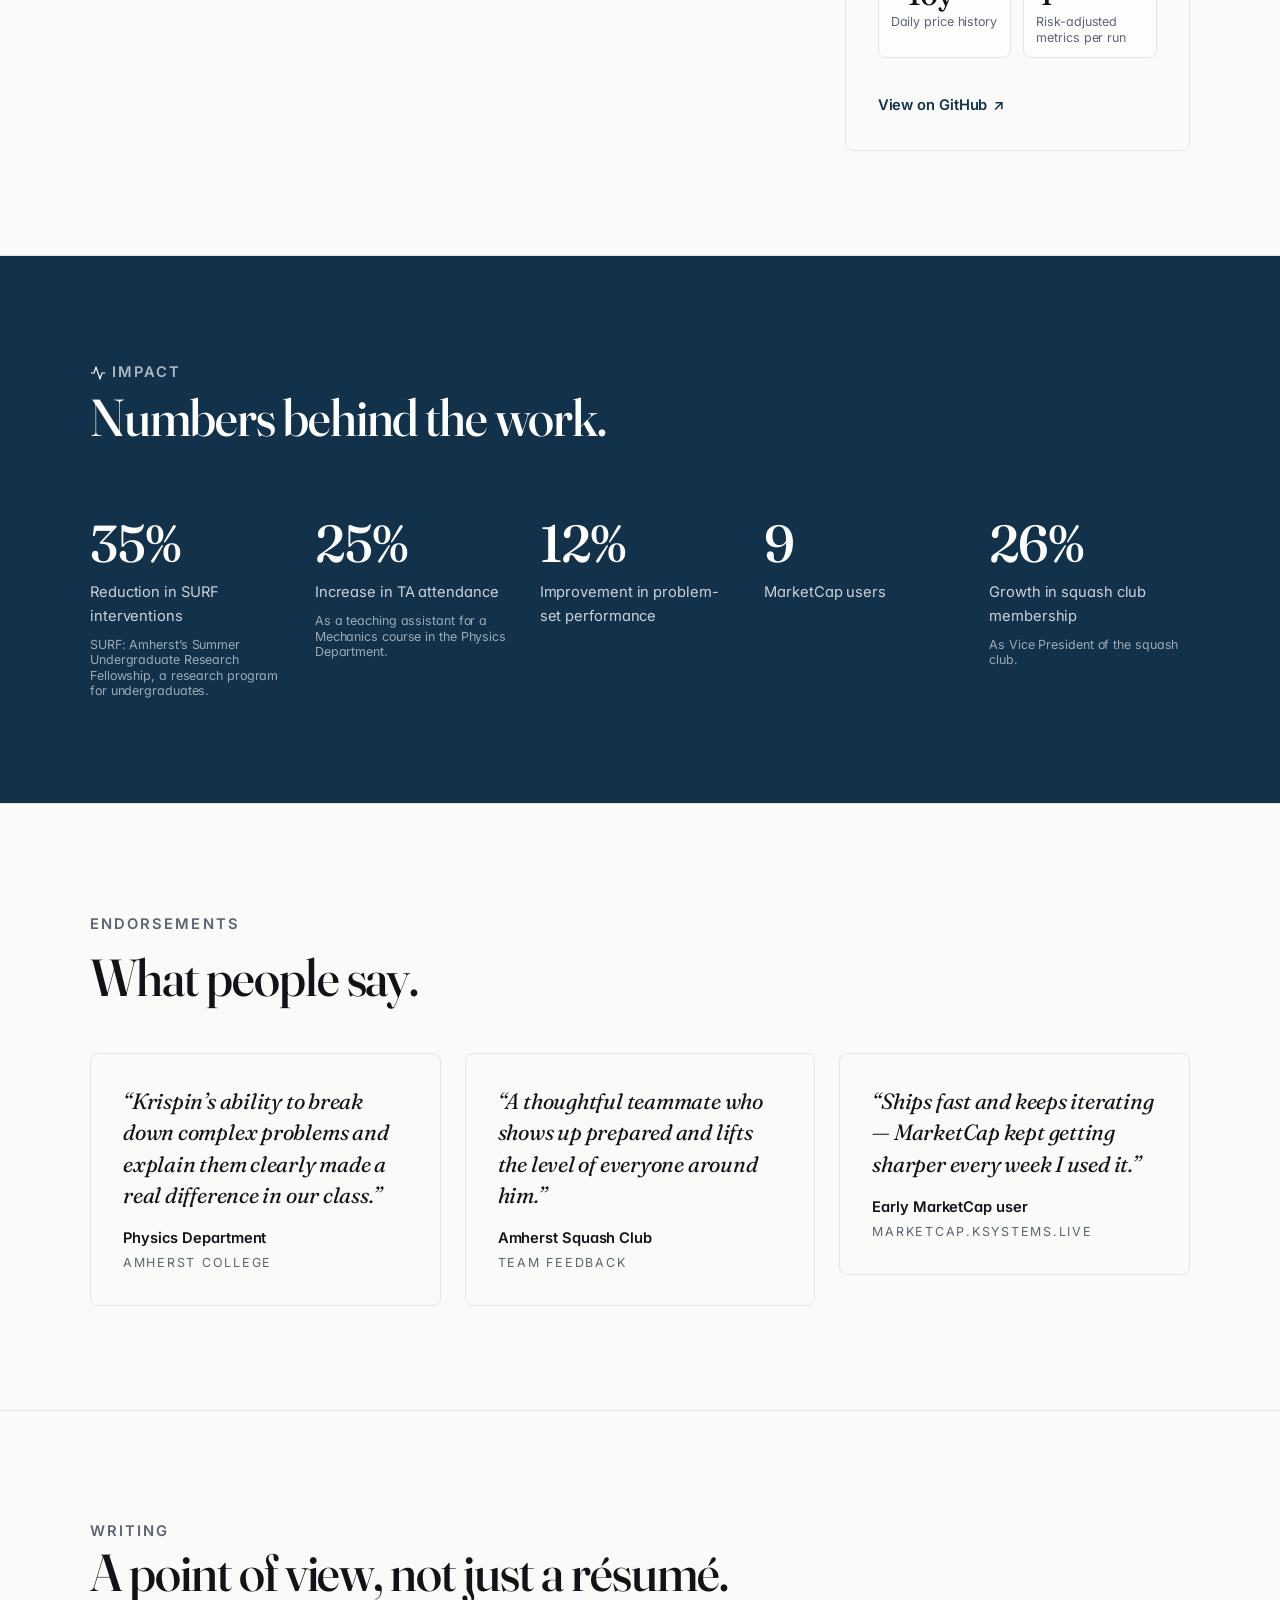
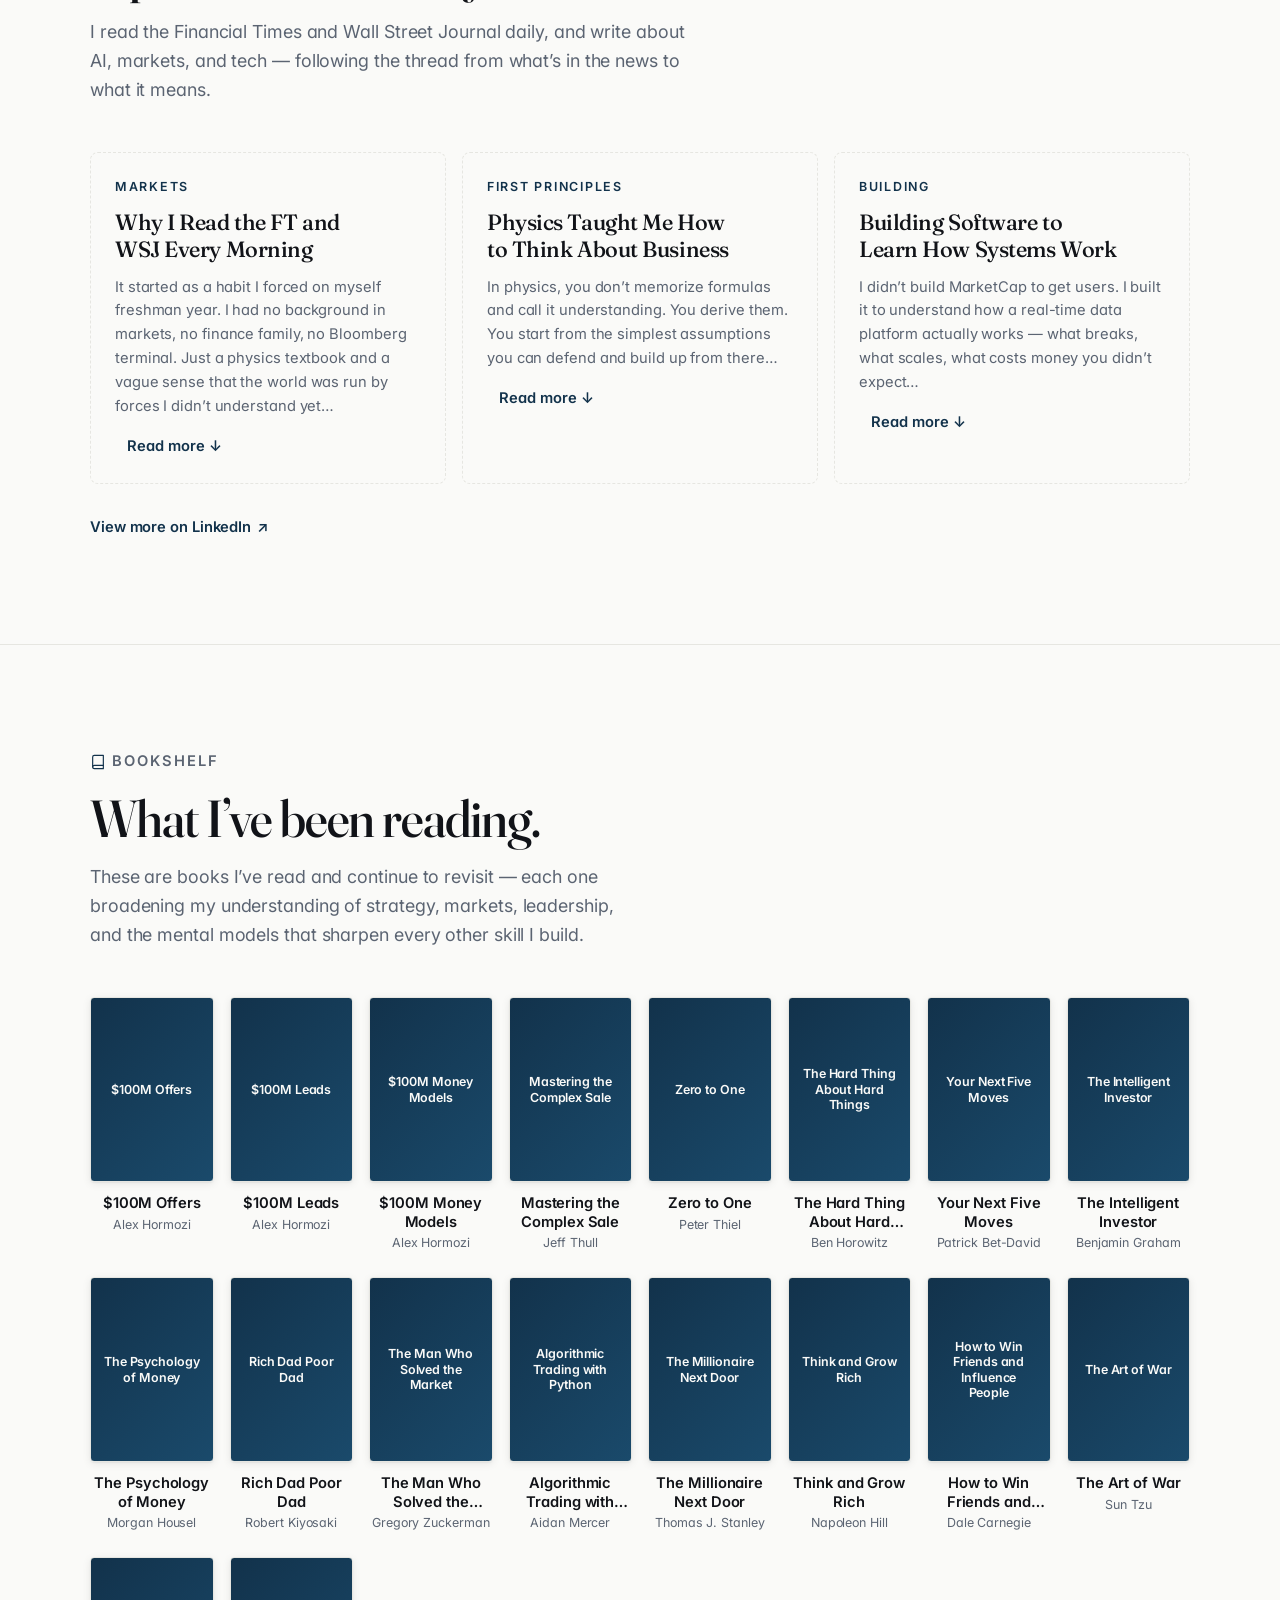
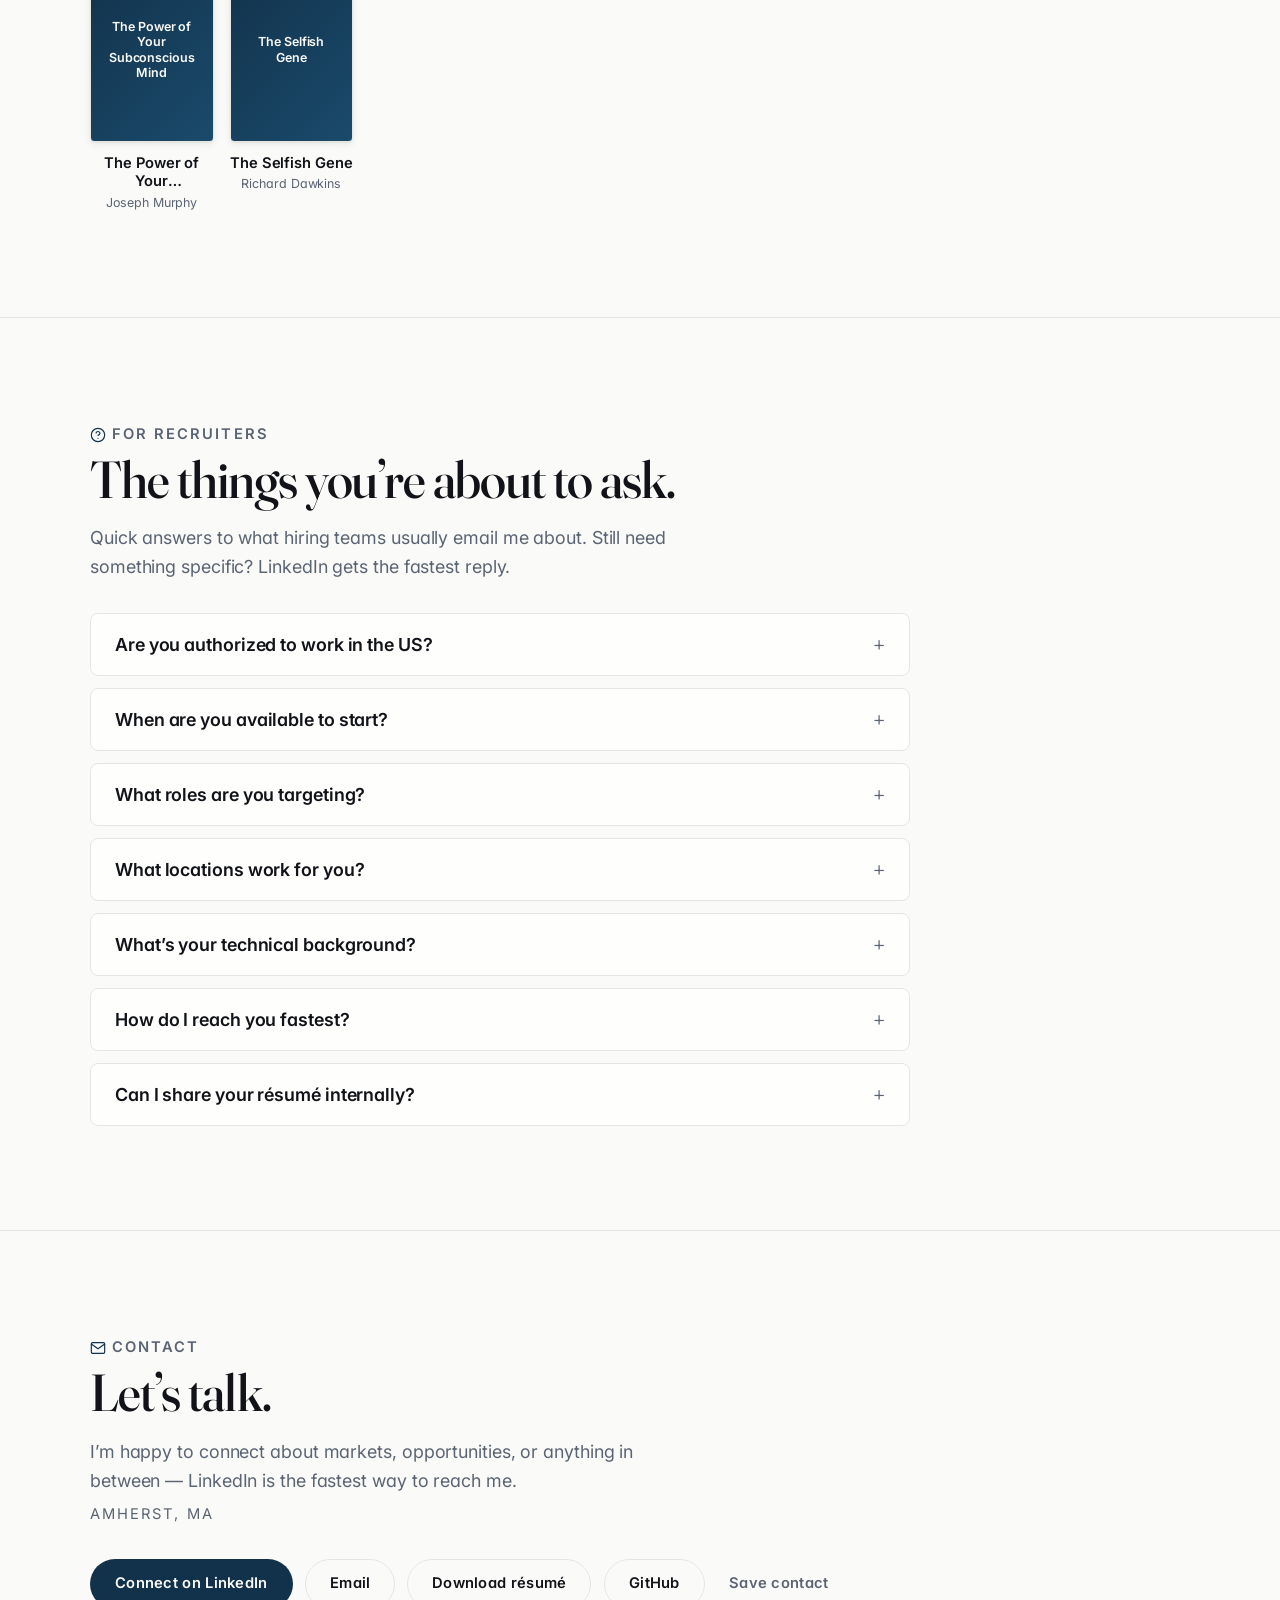
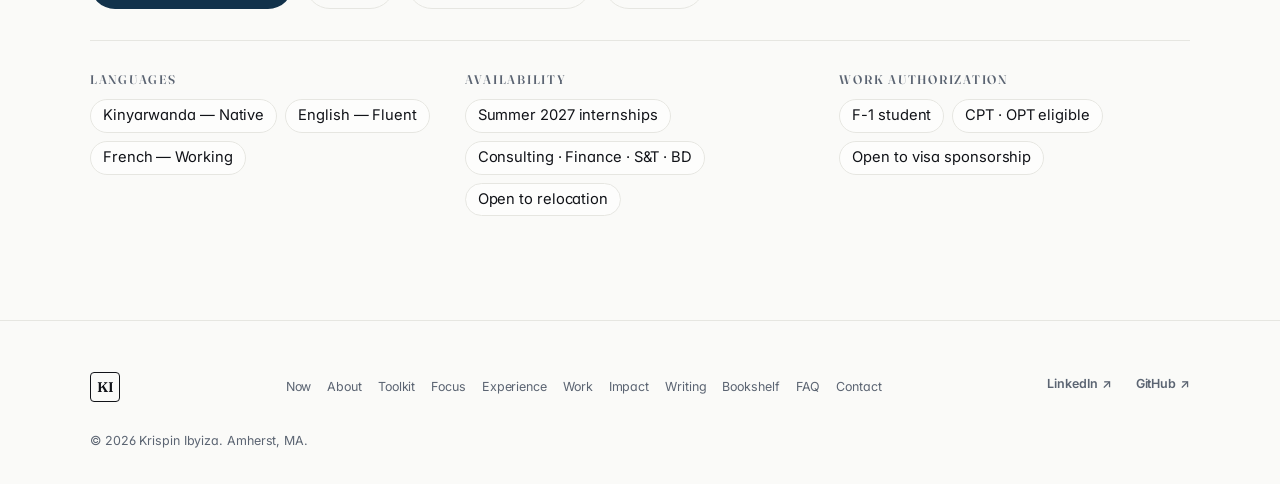
==== commit 9c886918: "Add Fall 2026 academics to Now section Lists current semester courses: Quantum Mechanics, Thermodyna" ====
--- a/index.html
+++ b/index.html
@@ -178,6 +178,10 @@
             <span class="now-item__text">Actively recruiting for Summer 2027 internships in consulting, finance, sales &amp; trading, and business development.</span>
           </li>
           <li class="now-item">
+            <span class="now-item__label">Academics (Fall 2026)</span>
+            <span class="now-item__text">Quantum Mechanics &middot; Thermodynamics and Statistical Mechanics &middot; Mathematical Physics &middot; Art and Visual Thinking.</span>
+          </li>
+          <li class="now-item">
             <span class="now-item__label">Building</span>
             <span class="now-item__text">Developing Aura, an AI-powered skincare app, and iterating on MarketCap.</span>
           </li>
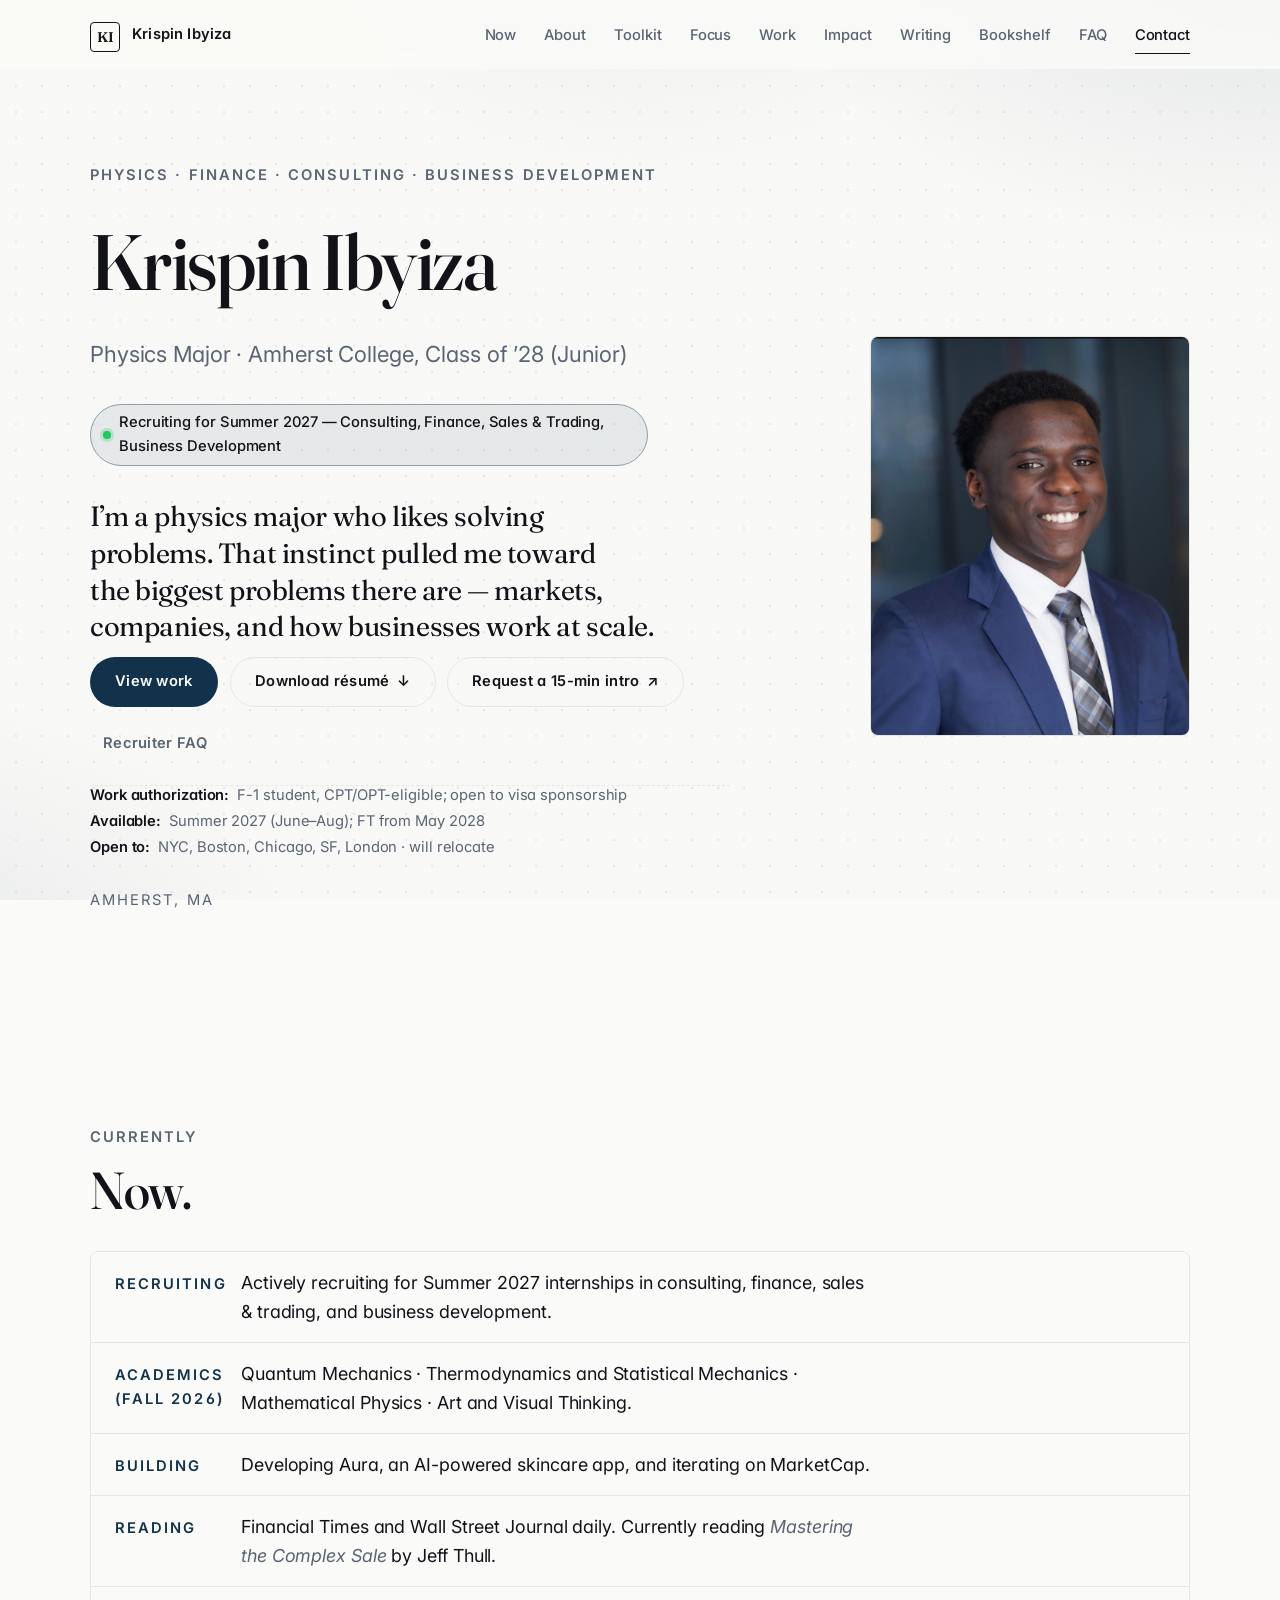
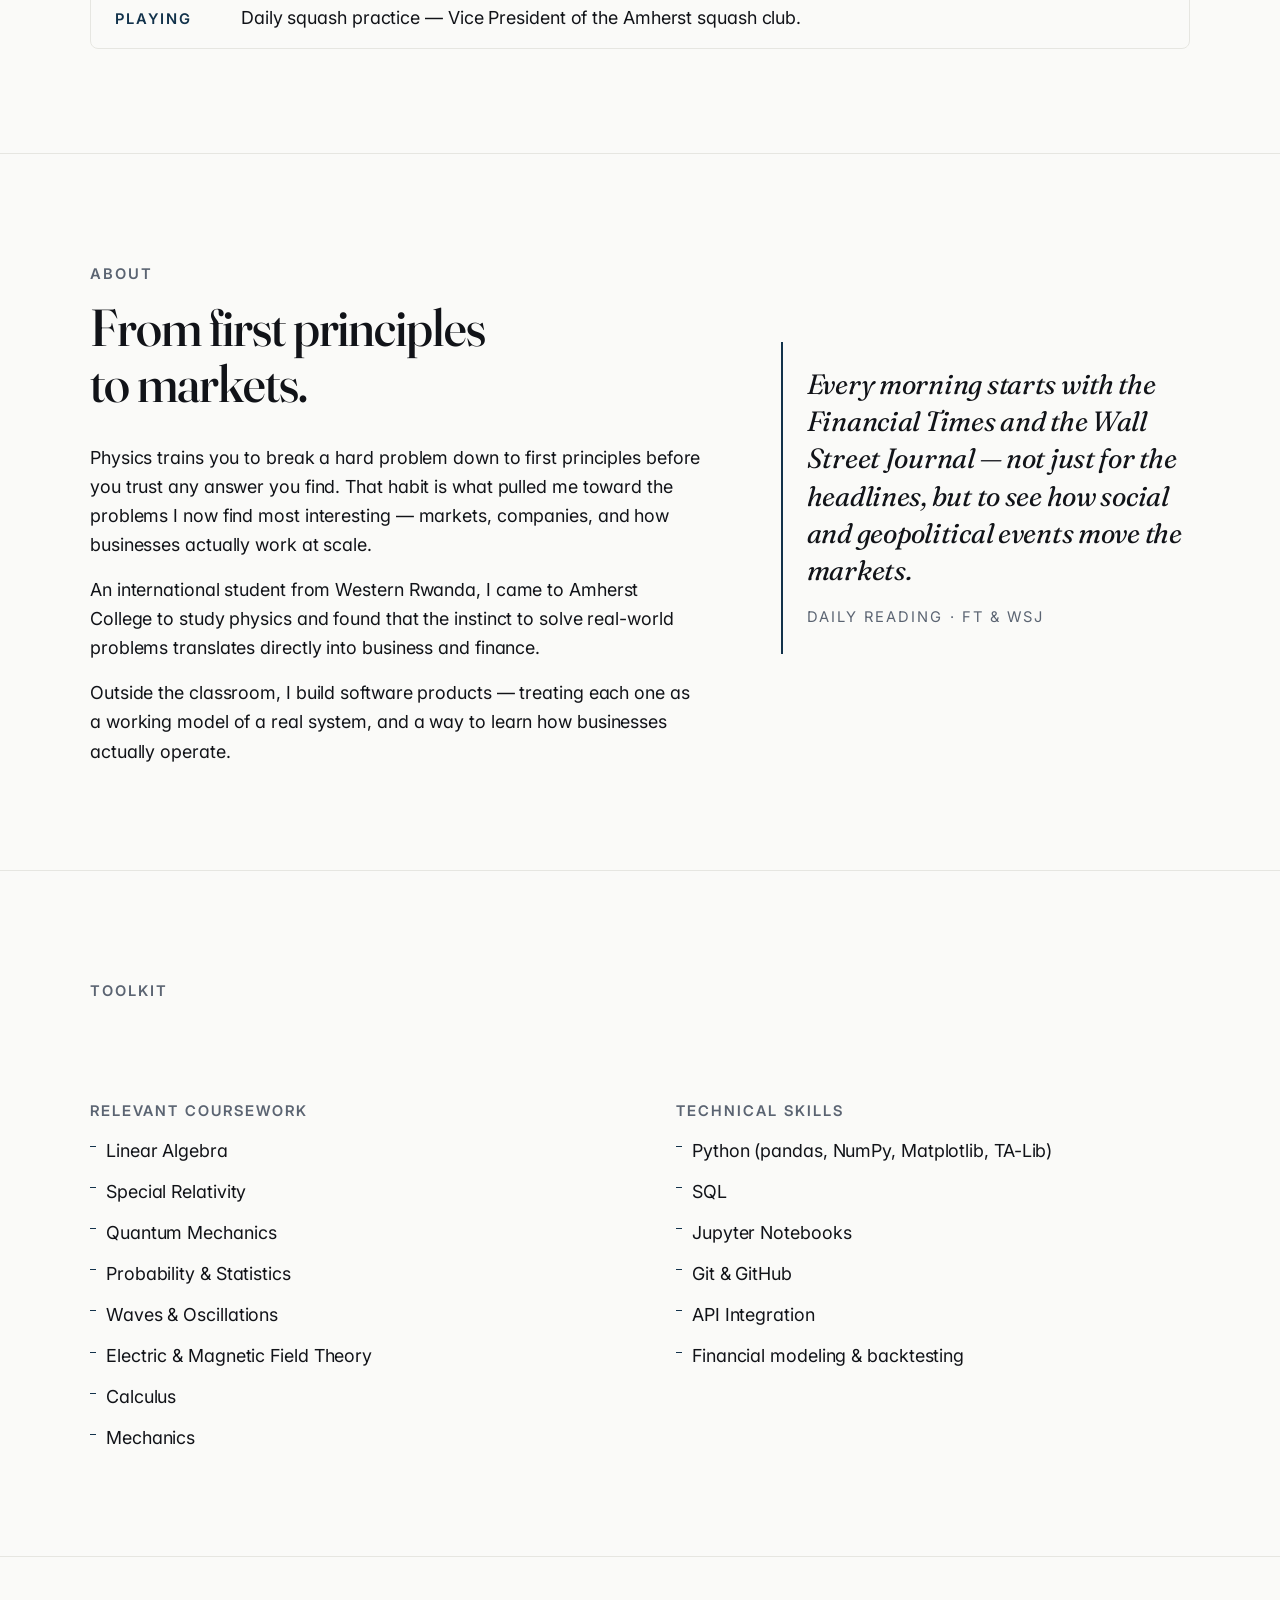
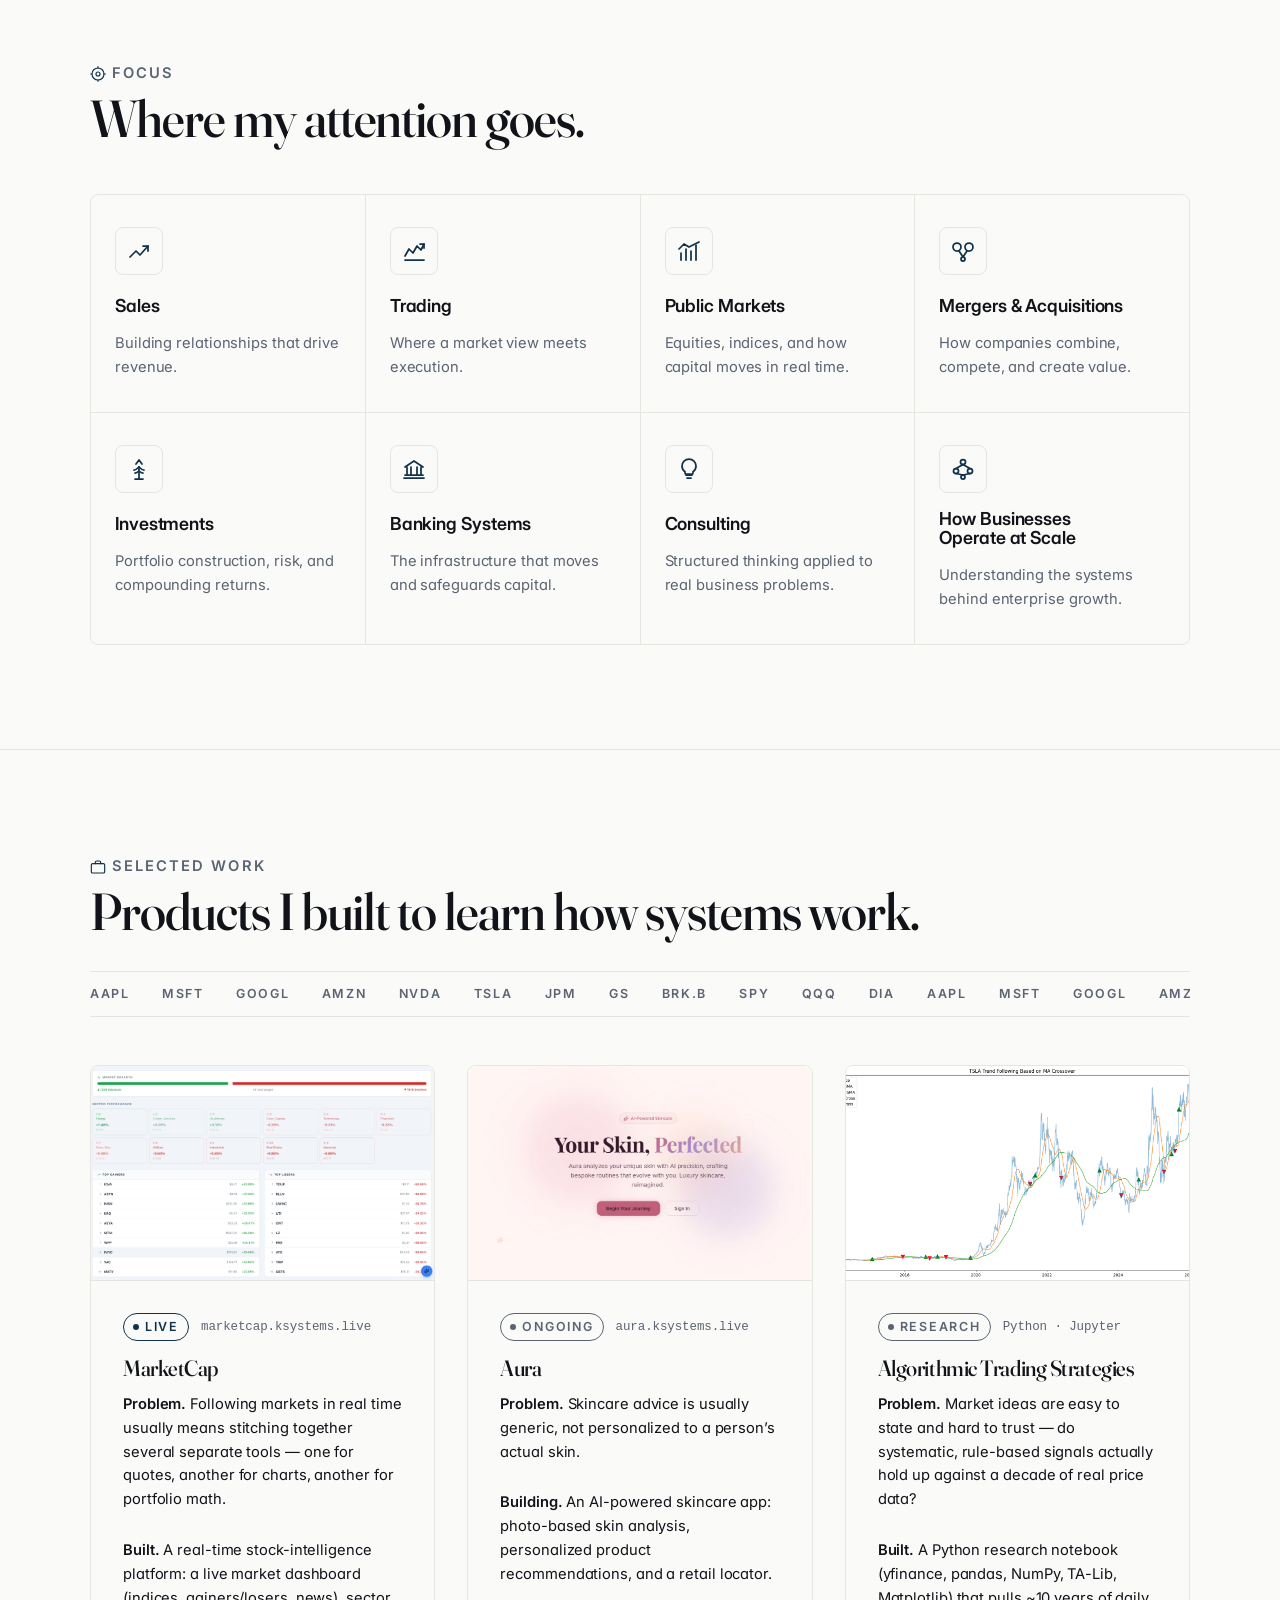
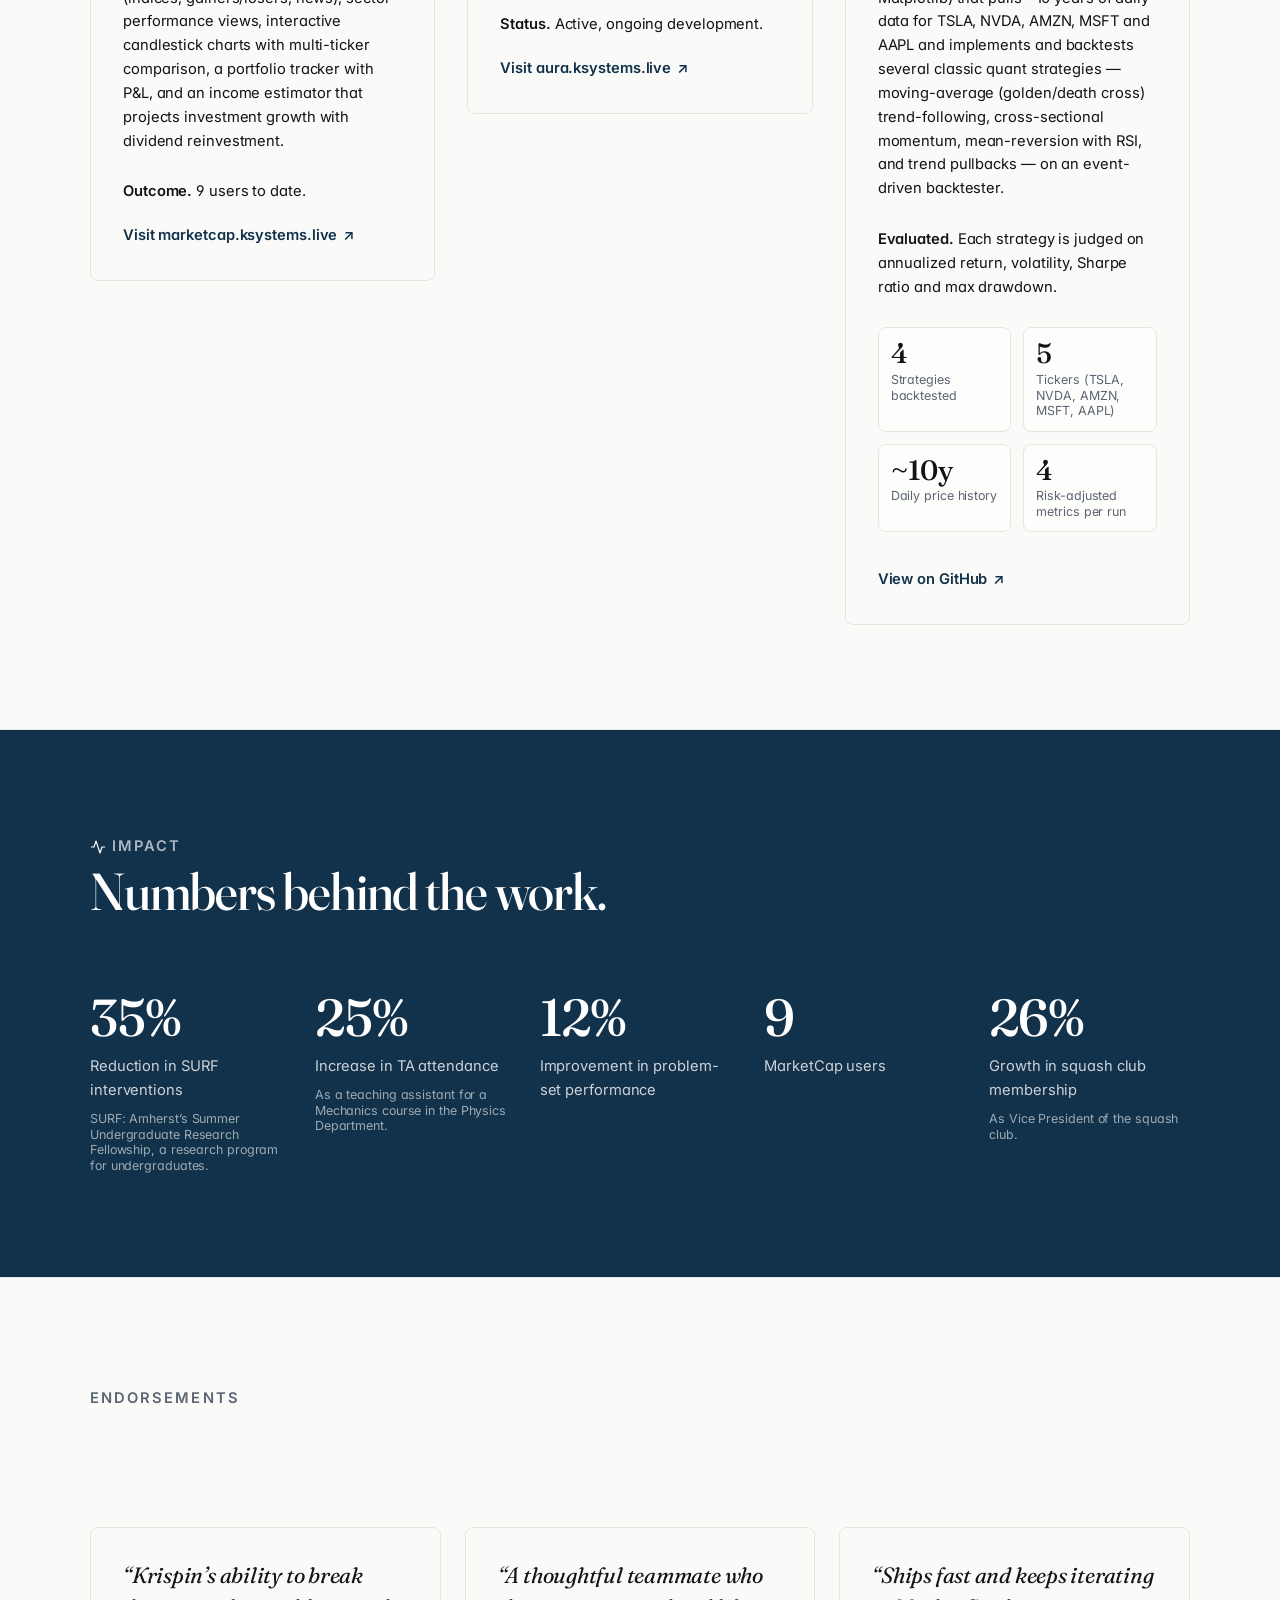
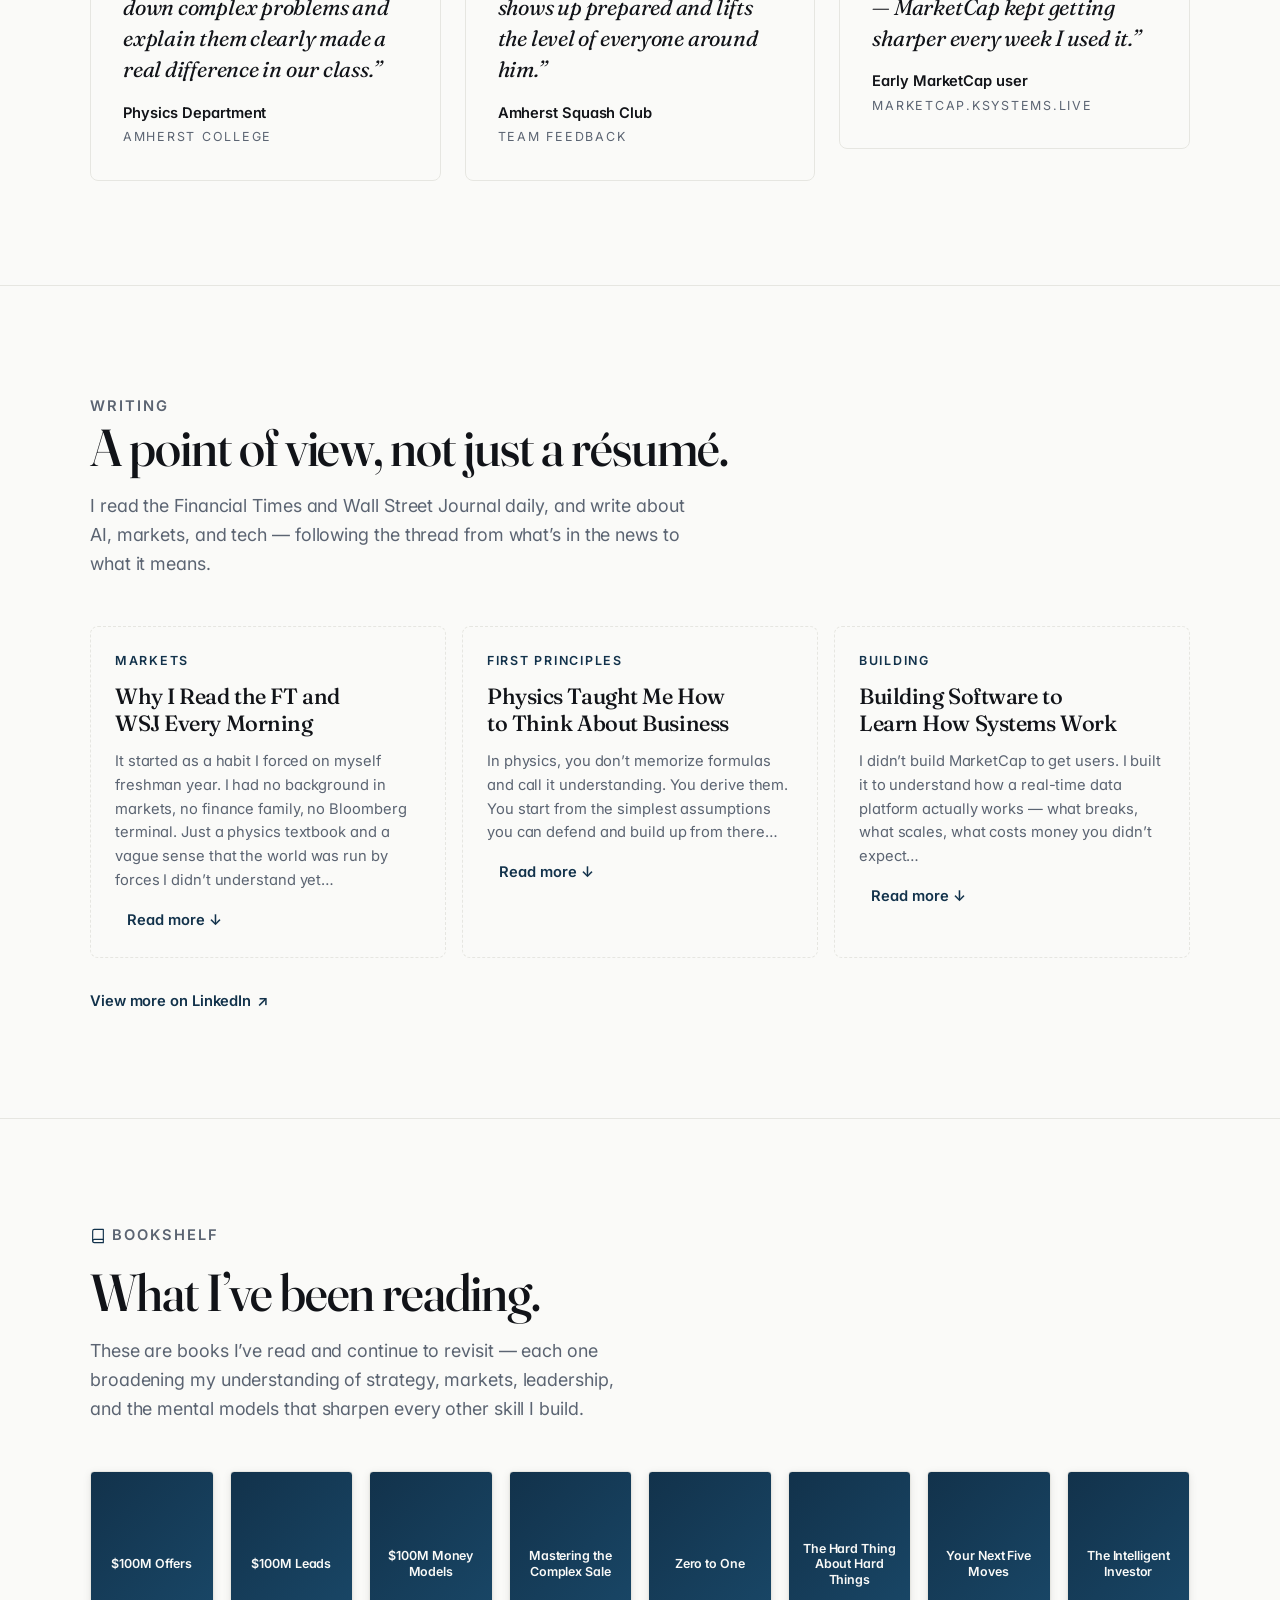
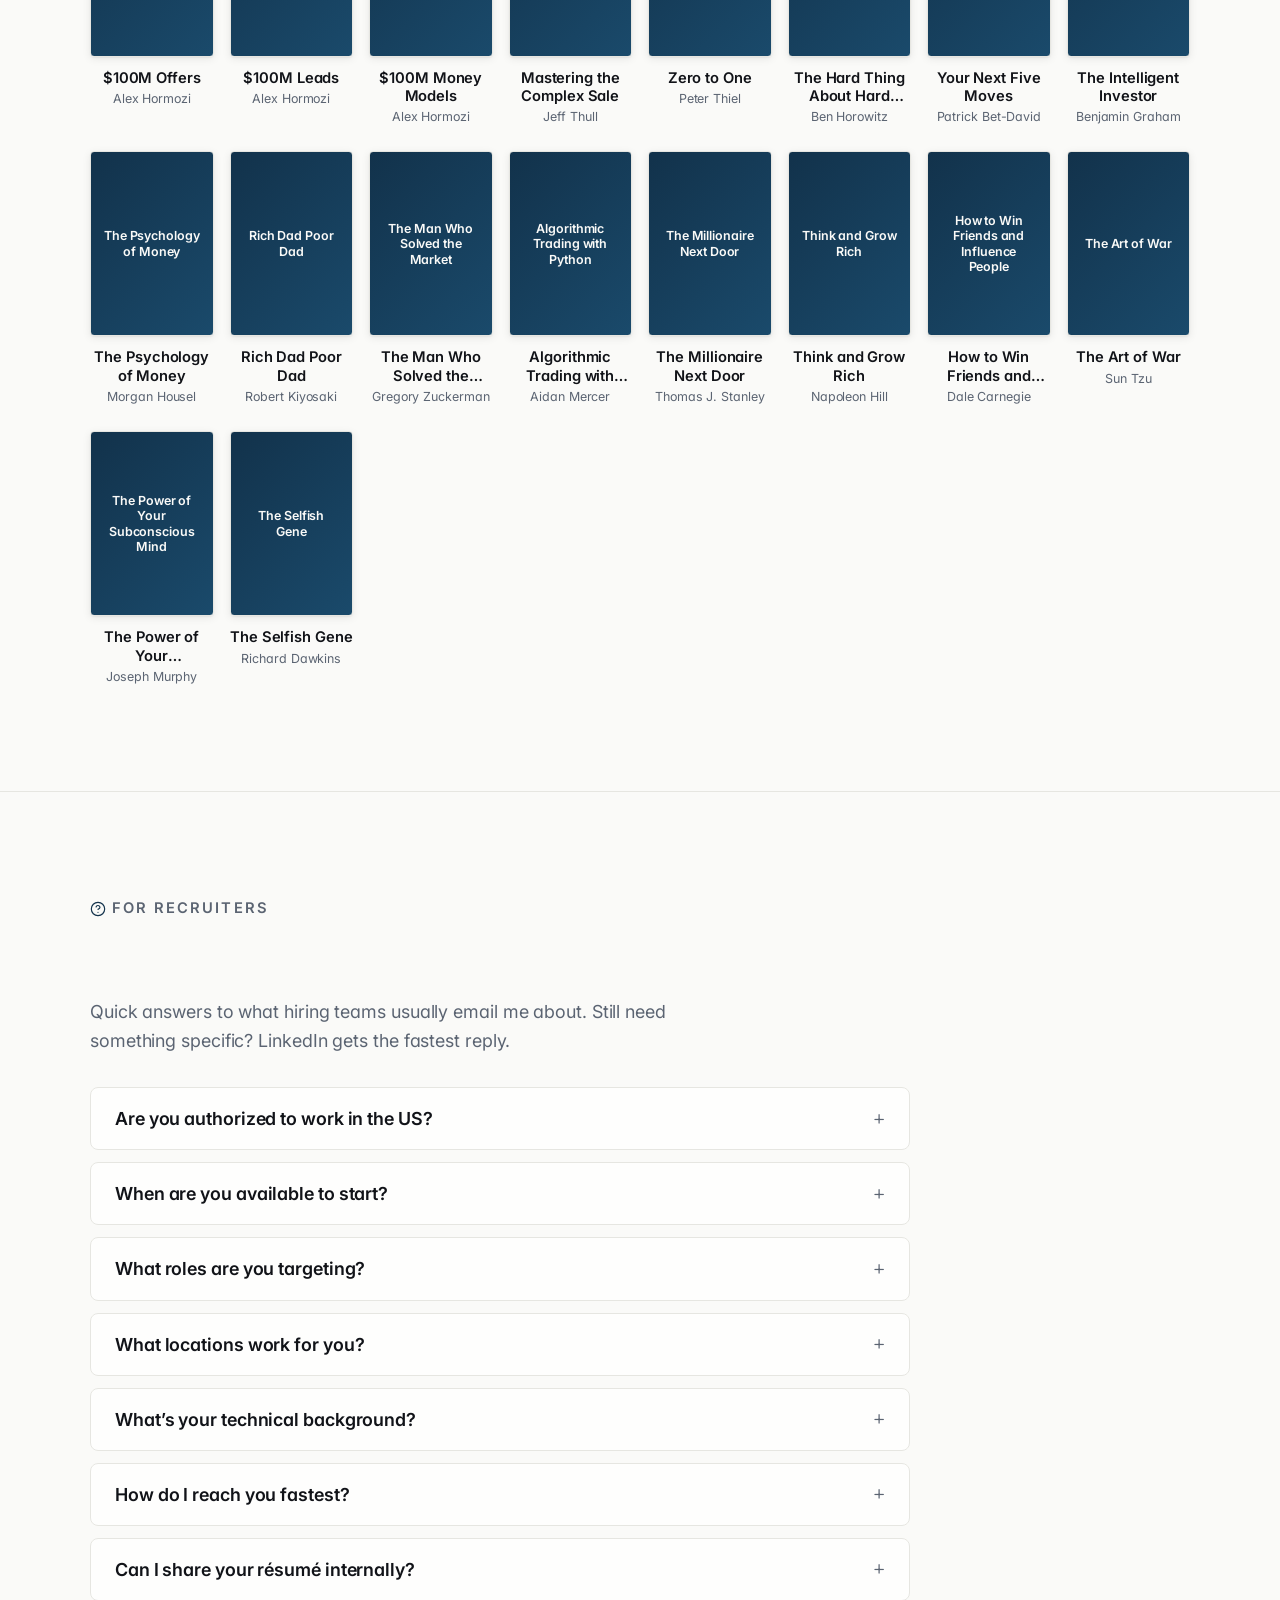
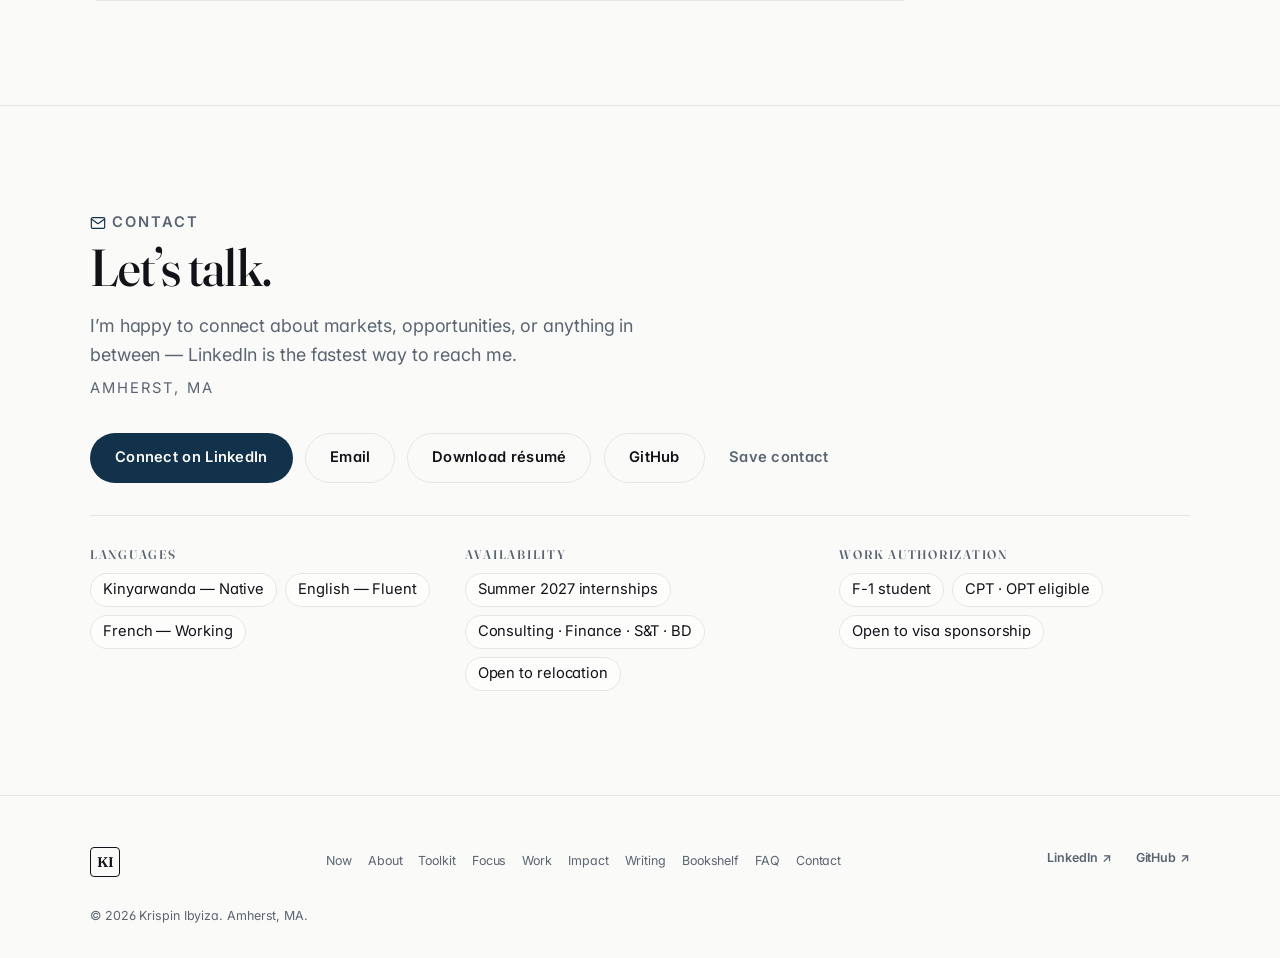
==== commit e859634f: "Remove Experience section and JavaScript/React skill - Delete the full Experience timeline section (" ====
--- a/index.html
+++ b/index.html
@@ -100,7 +100,6 @@
           <li><a href="#about">About</a></li>
           <li><a href="#toolkit">Toolkit</a></li>
           <li><a href="#focus">Focus</a></li>
-          <li><a href="#experience">Experience</a></li>
           <li><a href="#work">Work</a></li>
           <li><a href="#impact">Impact</a></li>
           <li><a href="#writing">Writing</a></li>
@@ -258,7 +257,6 @@
             <h3 class="toolkit-group__title">Technical Skills</h3>
             <ul role="list" class="toolkit-list">
               <li>Python (pandas, NumPy, Matplotlib, TA-Lib)</li>
-              <li>JavaScript / React</li>
               <li>SQL</li>
               <li>Jupyter Notebooks</li>
               <li>Git &amp; GitHub</li>
@@ -336,84 +334,6 @@
             <p>Understanding the systems behind enterprise growth.</p>
           </li>
         </ul>
-      </div>
-    </section>
-
-    <!-- EXPERIENCE -->
-    <section id="experience" class="section experience-section" aria-labelledby="experience-title">
-      <div class="container">
-        <p class="eyebrow reveal">
-          <svg class="eyebrow__icon" width="16" height="16" viewBox="0 0 24 24" fill="none" stroke="currentColor" stroke-width="1.75" stroke-linecap="round" stroke-linejoin="round" aria-hidden="true" focusable="false"><circle cx="12" cy="12" r="10"/><polyline points="12 6 12 12 16 14"/></svg>
-          Experience
-        </p>
-        <h2 id="experience-title" class="section-title reveal">Where I&rsquo;ve been putting the work in.<button class="anchor-link" data-anchor="experience" aria-label="Copy link to Experience section">#</button></h2>
-
-        <ol role="list" class="experience-timeline">
-          <li class="experience-item reveal">
-            <div class="experience-item__marker" aria-hidden="true"></div>
-            <div class="experience-item__body">
-              <div class="experience-item__meta">
-                <span class="experience-item__date">2025 &mdash; Present</span>
-                <span class="experience-item__location">Amherst, MA</span>
-              </div>
-              <h3 class="experience-item__title">Vice President</h3>
-              <p class="experience-item__org">Amherst College Squash Club</p>
-              <ul role="list" class="experience-item__bullets">
-                <li>Grew active membership by <strong>26%</strong> through targeted recruiting and consistent practice programming.</li>
-                <li>Coordinate weekly practices, intercollegiate matches, and team logistics for a 20+ member roster.</li>
-              </ul>
-            </div>
-          </li>
-
-          <li class="experience-item reveal">
-            <div class="experience-item__marker" aria-hidden="true"></div>
-            <div class="experience-item__body">
-              <div class="experience-item__meta">
-                <span class="experience-item__date">Fall 2025 &mdash; Present</span>
-                <span class="experience-item__location">Amherst College Physics Dept.</span>
-              </div>
-              <h3 class="experience-item__title">Teaching Assistant &mdash; Mechanics</h3>
-              <p class="experience-item__org">Amherst College, Department of Physics</p>
-              <ul role="list" class="experience-item__bullets">
-                <li>Increased TA-session attendance by <strong>25%</strong> by restructuring sessions around the concepts students actually get stuck on.</li>
-                <li>Improved student problem-set performance by <strong>12%</strong> on average across the semester.</li>
-              </ul>
-            </div>
-          </li>
-
-          <li class="experience-item reveal">
-            <div class="experience-item__marker" aria-hidden="true"></div>
-            <div class="experience-item__body">
-              <div class="experience-item__meta">
-                <span class="experience-item__date">Summer 2025</span>
-                <span class="experience-item__location">Amherst College</span>
-              </div>
-              <h3 class="experience-item__title">Summer Undergraduate Research Fellow (SURF)</h3>
-              <p class="experience-item__org">Amherst College, Physics Research</p>
-              <ul role="list" class="experience-item__bullets">
-                <li>Reduced experimental interventions by <strong>35%</strong> through improvements to protocol and data-collection workflow.</li>
-                <li>Selected for the college-wide, funded summer research program.</li>
-              </ul>
-            </div>
-          </li>
-
-          <li class="experience-item reveal">
-            <div class="experience-item__marker" aria-hidden="true"></div>
-            <div class="experience-item__body">
-              <div class="experience-item__meta">
-                <span class="experience-item__date">2025 &mdash; Present</span>
-                <span class="experience-item__location">Self-directed</span>
-              </div>
-              <h3 class="experience-item__title">Founder &amp; Builder &mdash; MarketCap and Aura</h3>
-              <p class="experience-item__org">Independent products</p>
-              <ul role="list" class="experience-item__bullets">
-                <li>Shipped MarketCap, a real-time stock-intelligence platform, from idea to 9 onboarded users.</li>
-                <li>Building Aura, an AI-powered skincare app, in active development on a modern Next.js stack.</li>
-                <li>Run the full build cycle: product decisions, auth, data storage, rate limits, and cost controls.</li>
-              </ul>
-            </div>
-          </li>
-        </ol>
       </div>
     </section>
 
@@ -1086,8 +1006,8 @@
                 Physics major, so my core training is first-principles reasoning,
                 linear algebra, probability &amp; statistics, and quantum mechanics.
                 On the applied side I use Python (pandas, NumPy, TA-Lib) for
-                financial modeling and backtesting, plus JavaScript/React and SQL
-                for building full-stack products like MarketCap and Aura.
+                financial modeling and backtesting, plus SQL for the data work
+                behind products like MarketCap and Aura.
               </p>
             </div>
           </details>
@@ -1199,7 +1119,6 @@
           <li><a href="#about">About</a></li>
           <li><a href="#toolkit">Toolkit</a></li>
           <li><a href="#focus">Focus</a></li>
-          <li><a href="#experience">Experience</a></li>
           <li><a href="#work">Work</a></li>
           <li><a href="#impact">Impact</a></li>
           <li><a href="#writing">Writing</a></li>
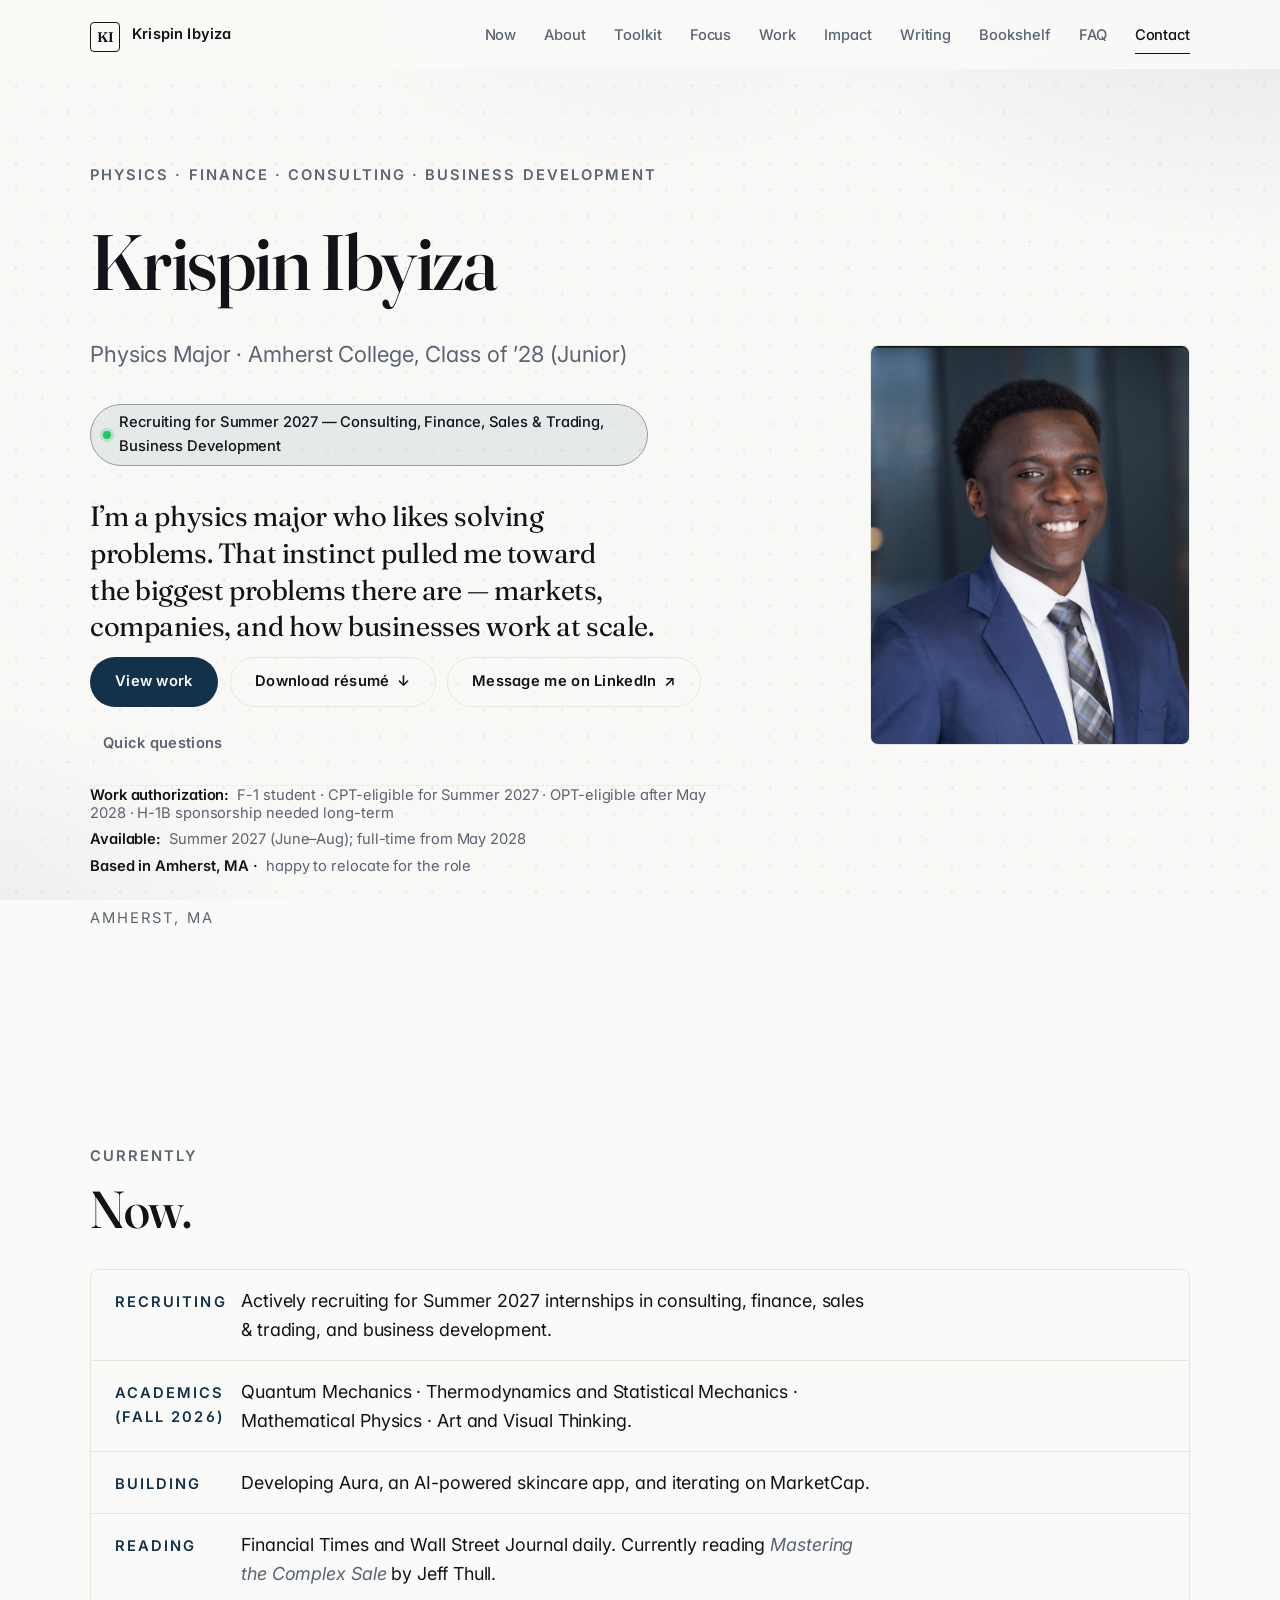
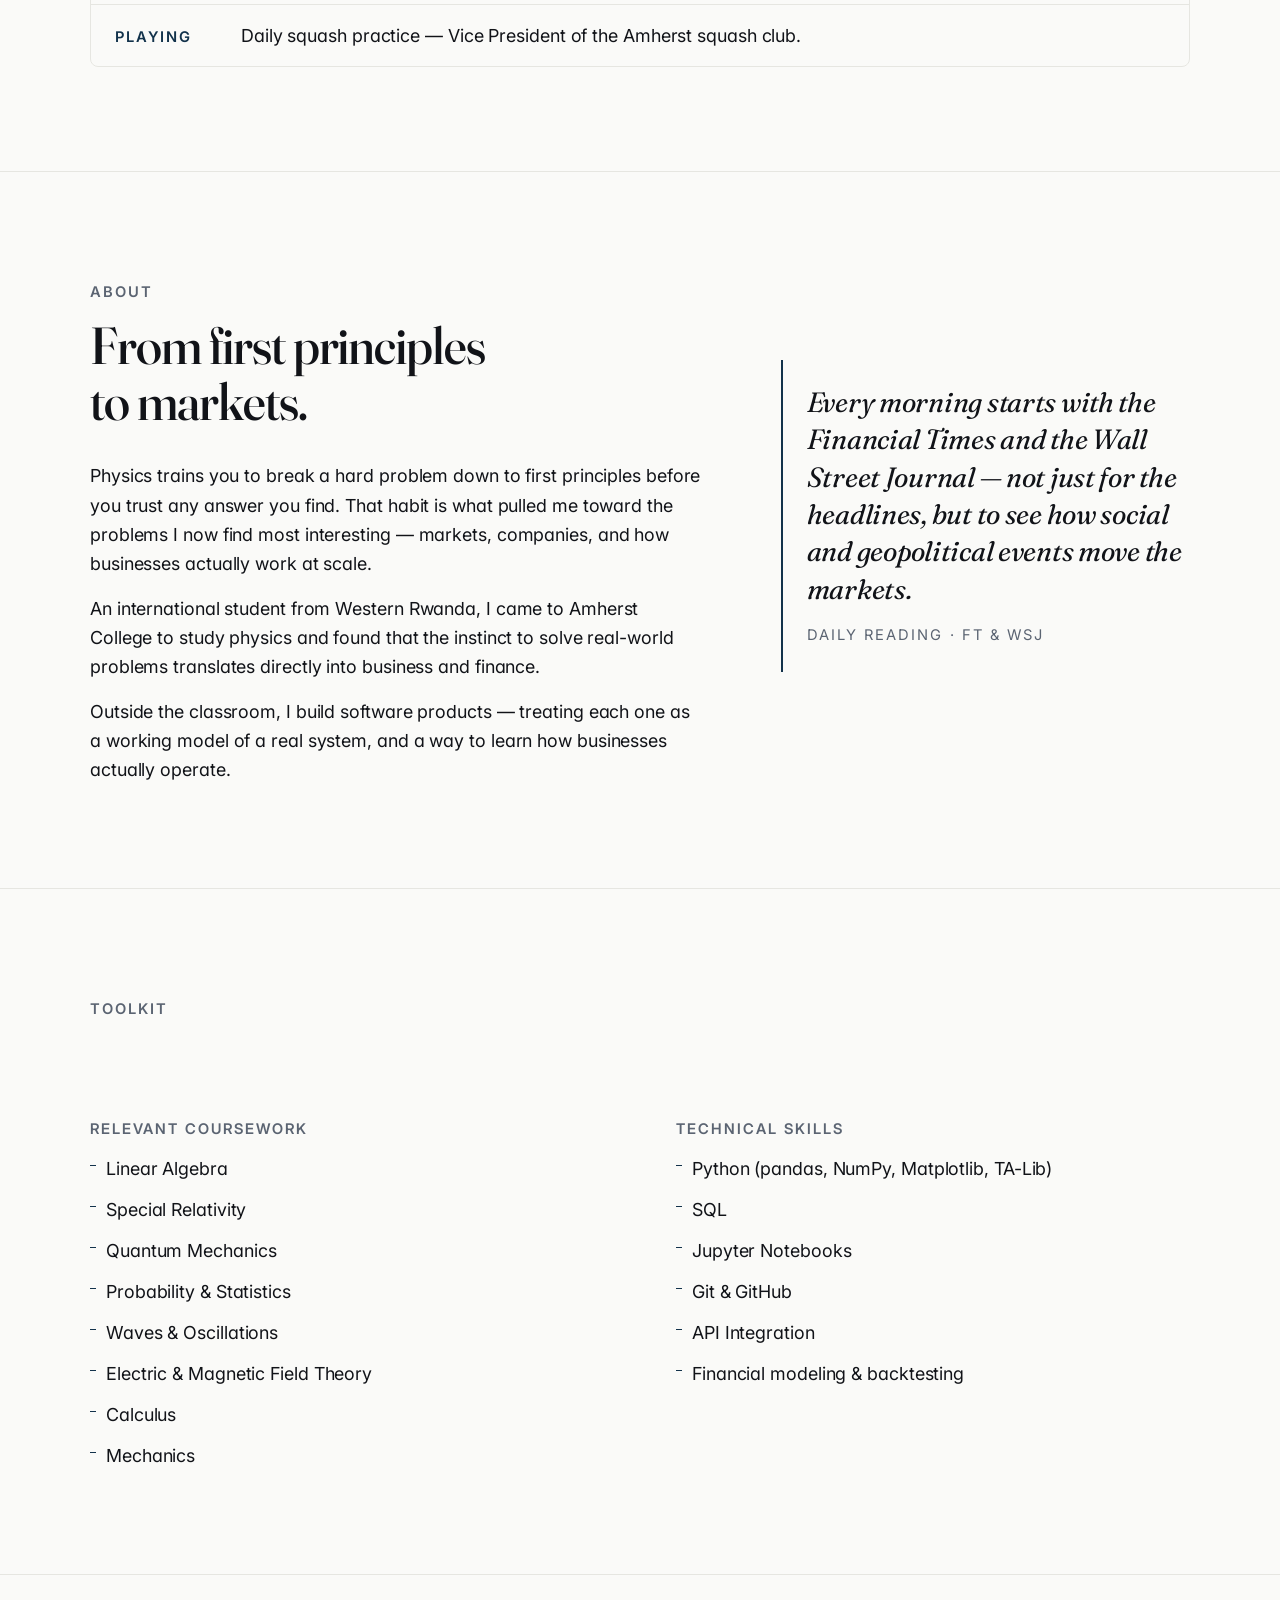
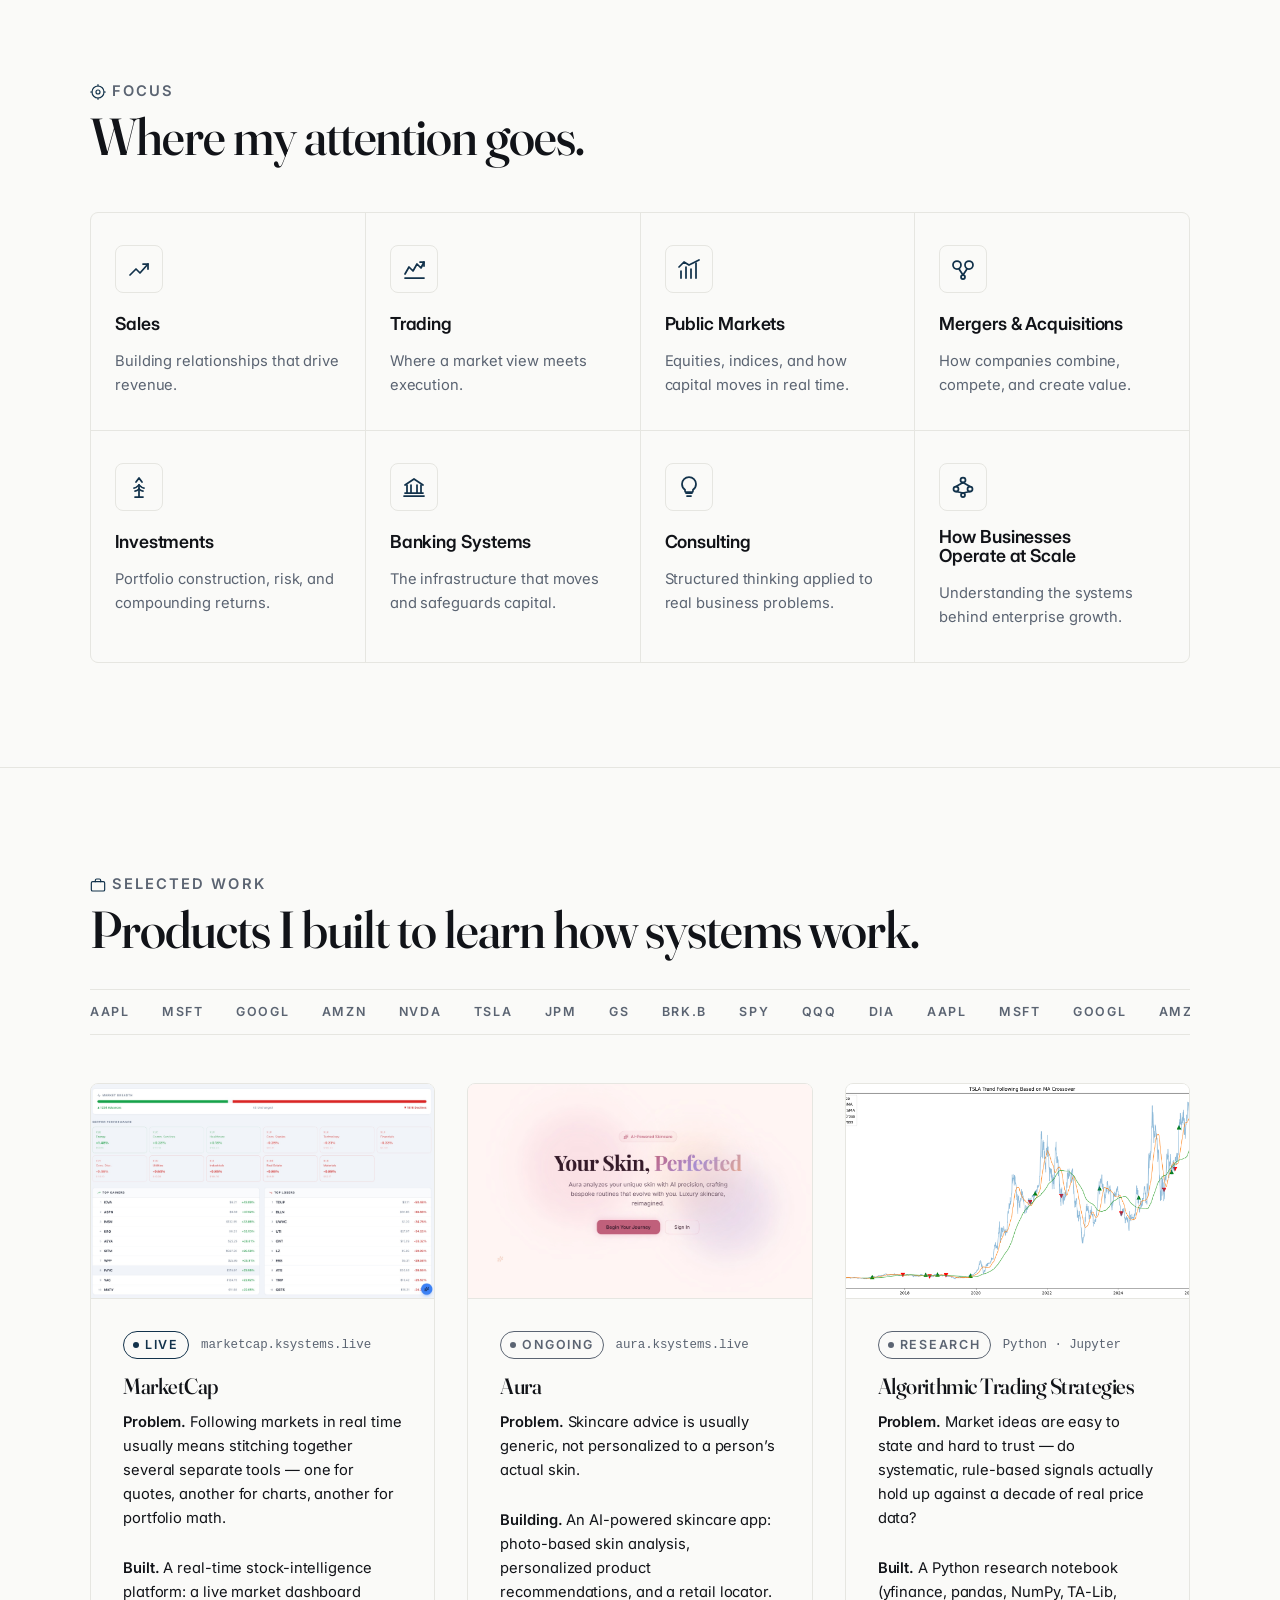
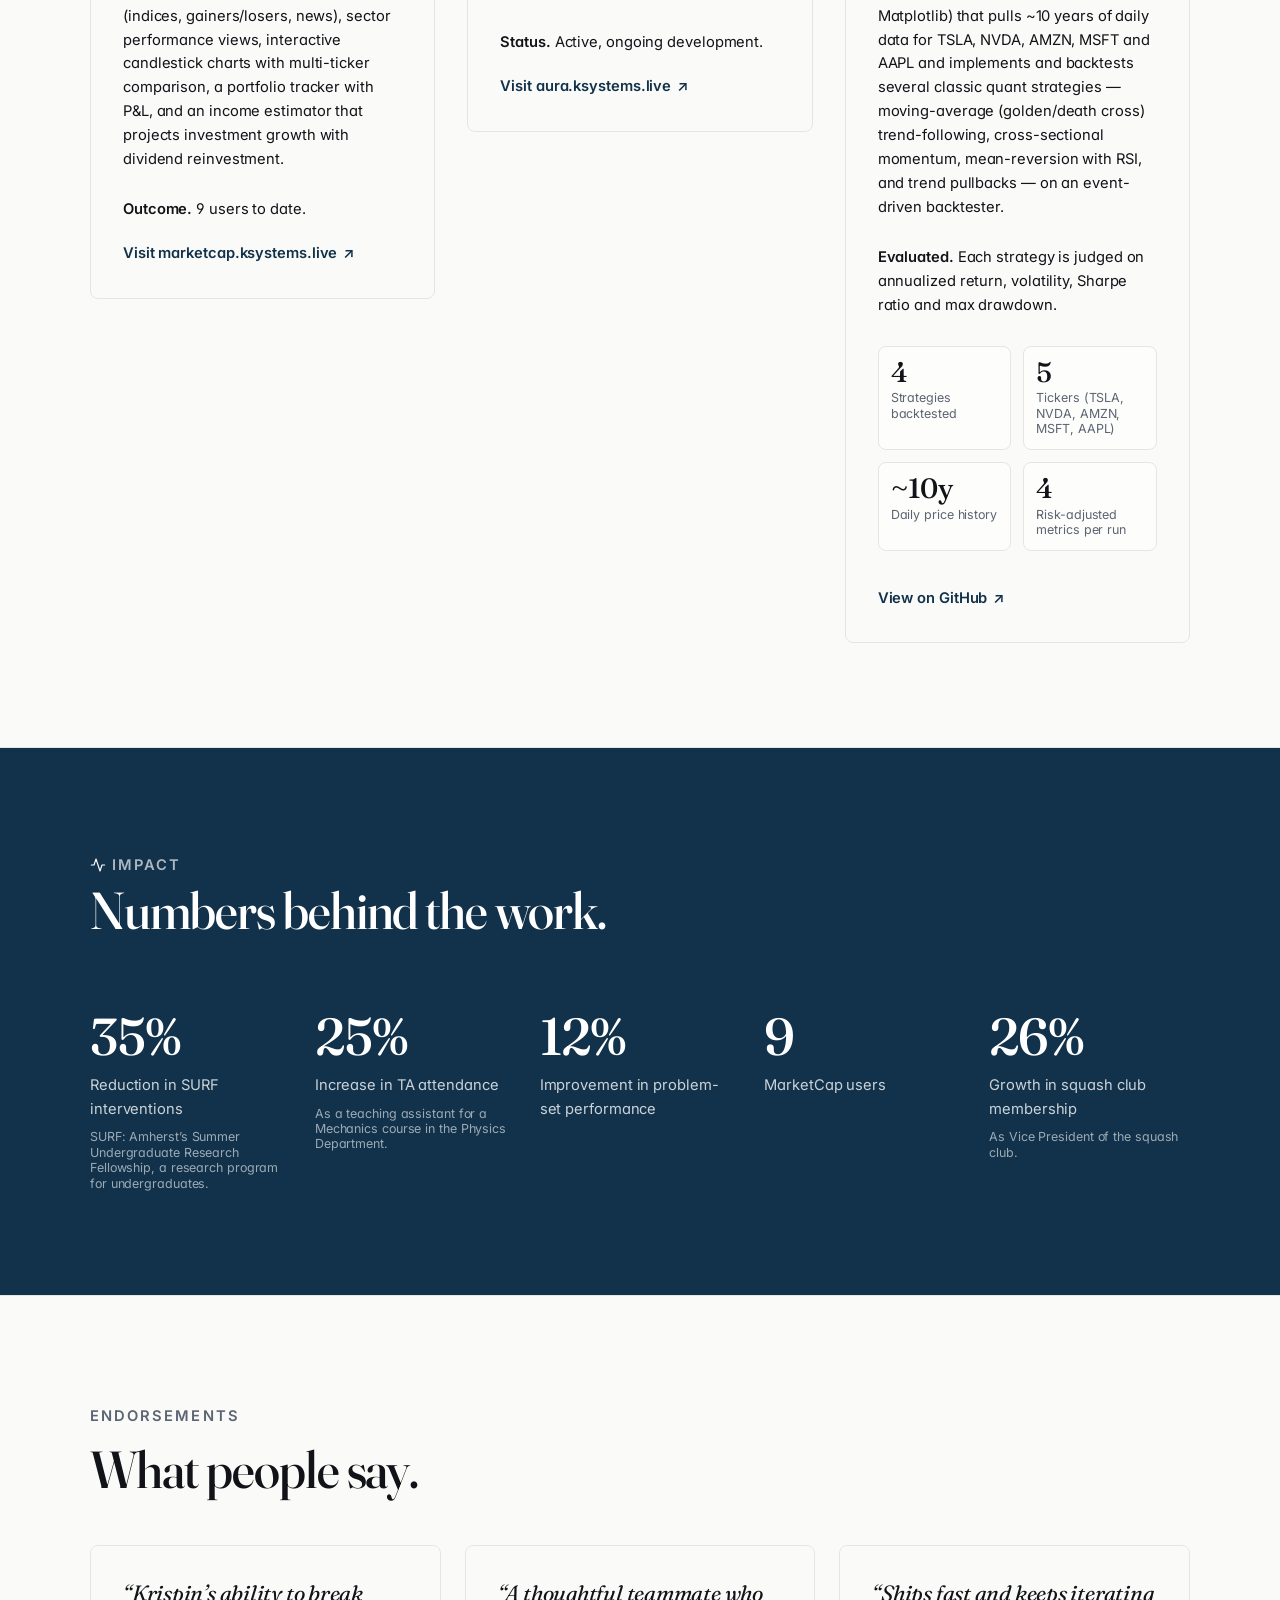
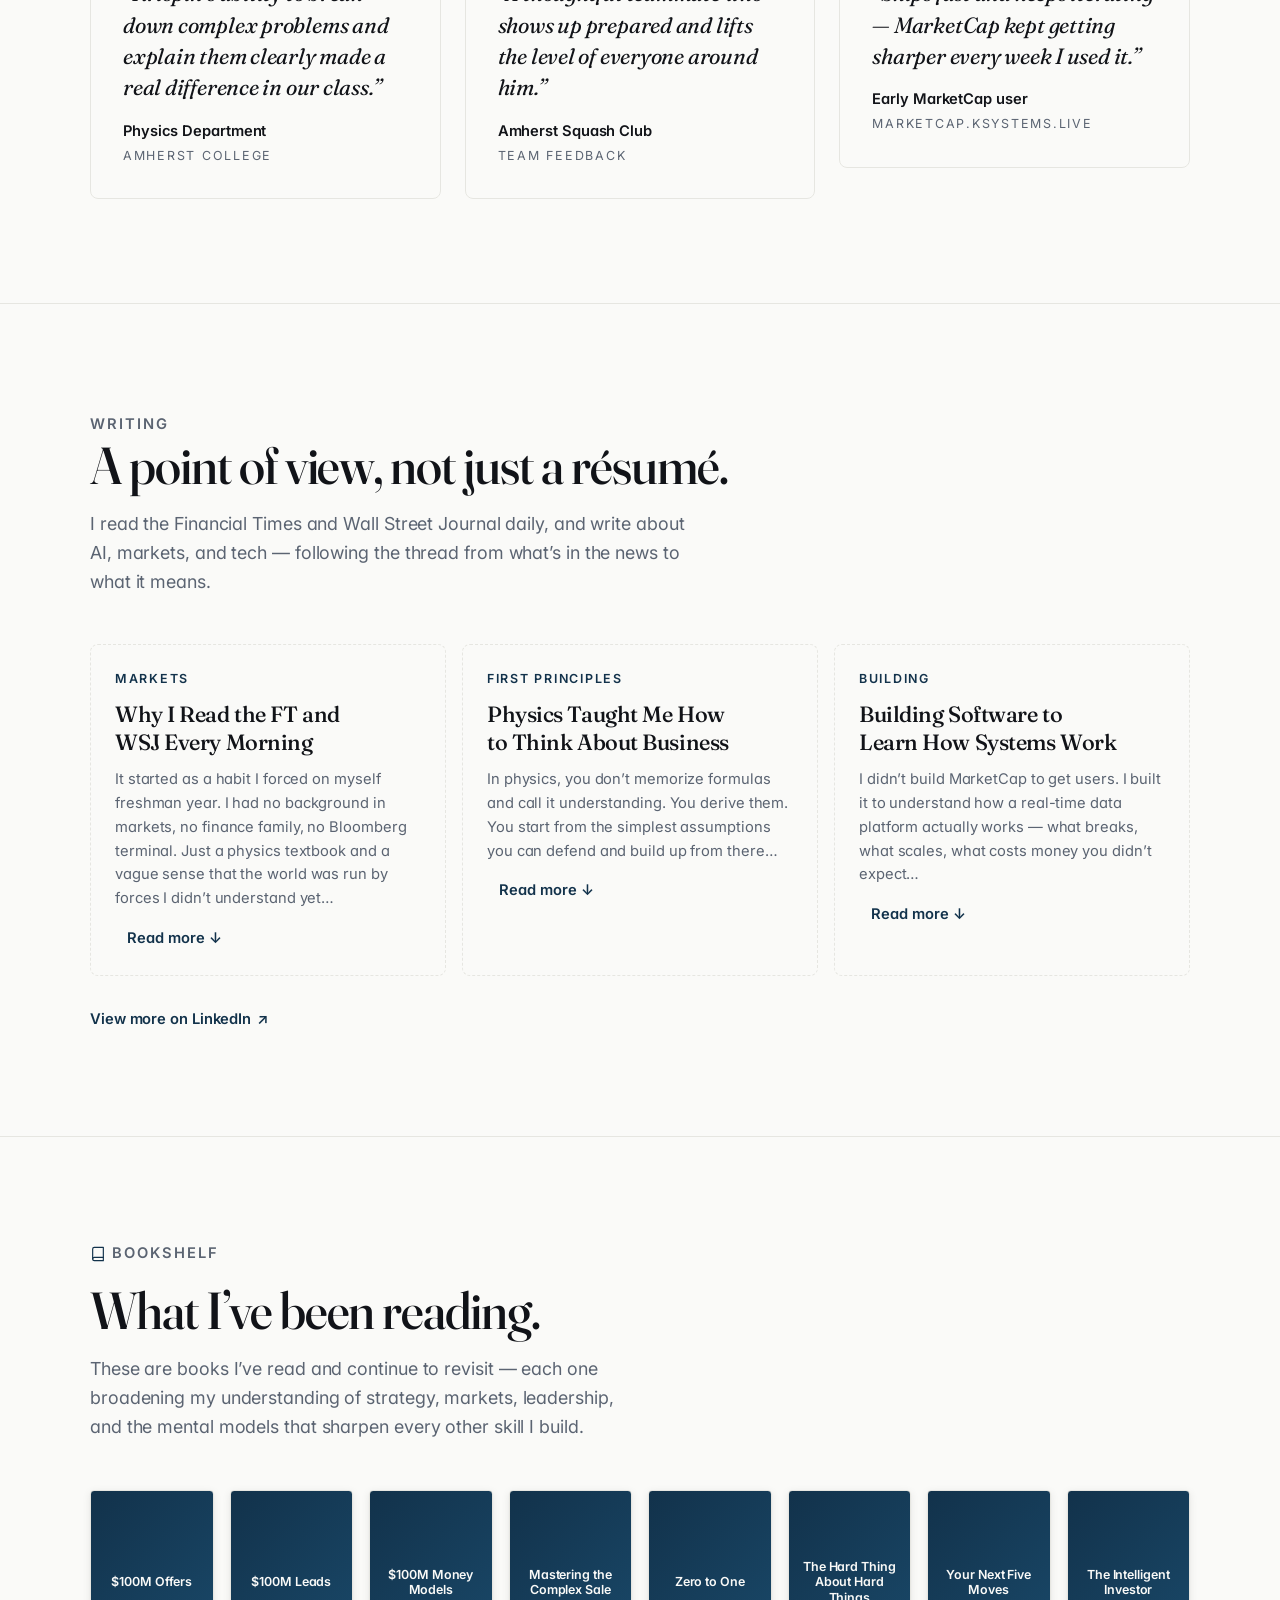
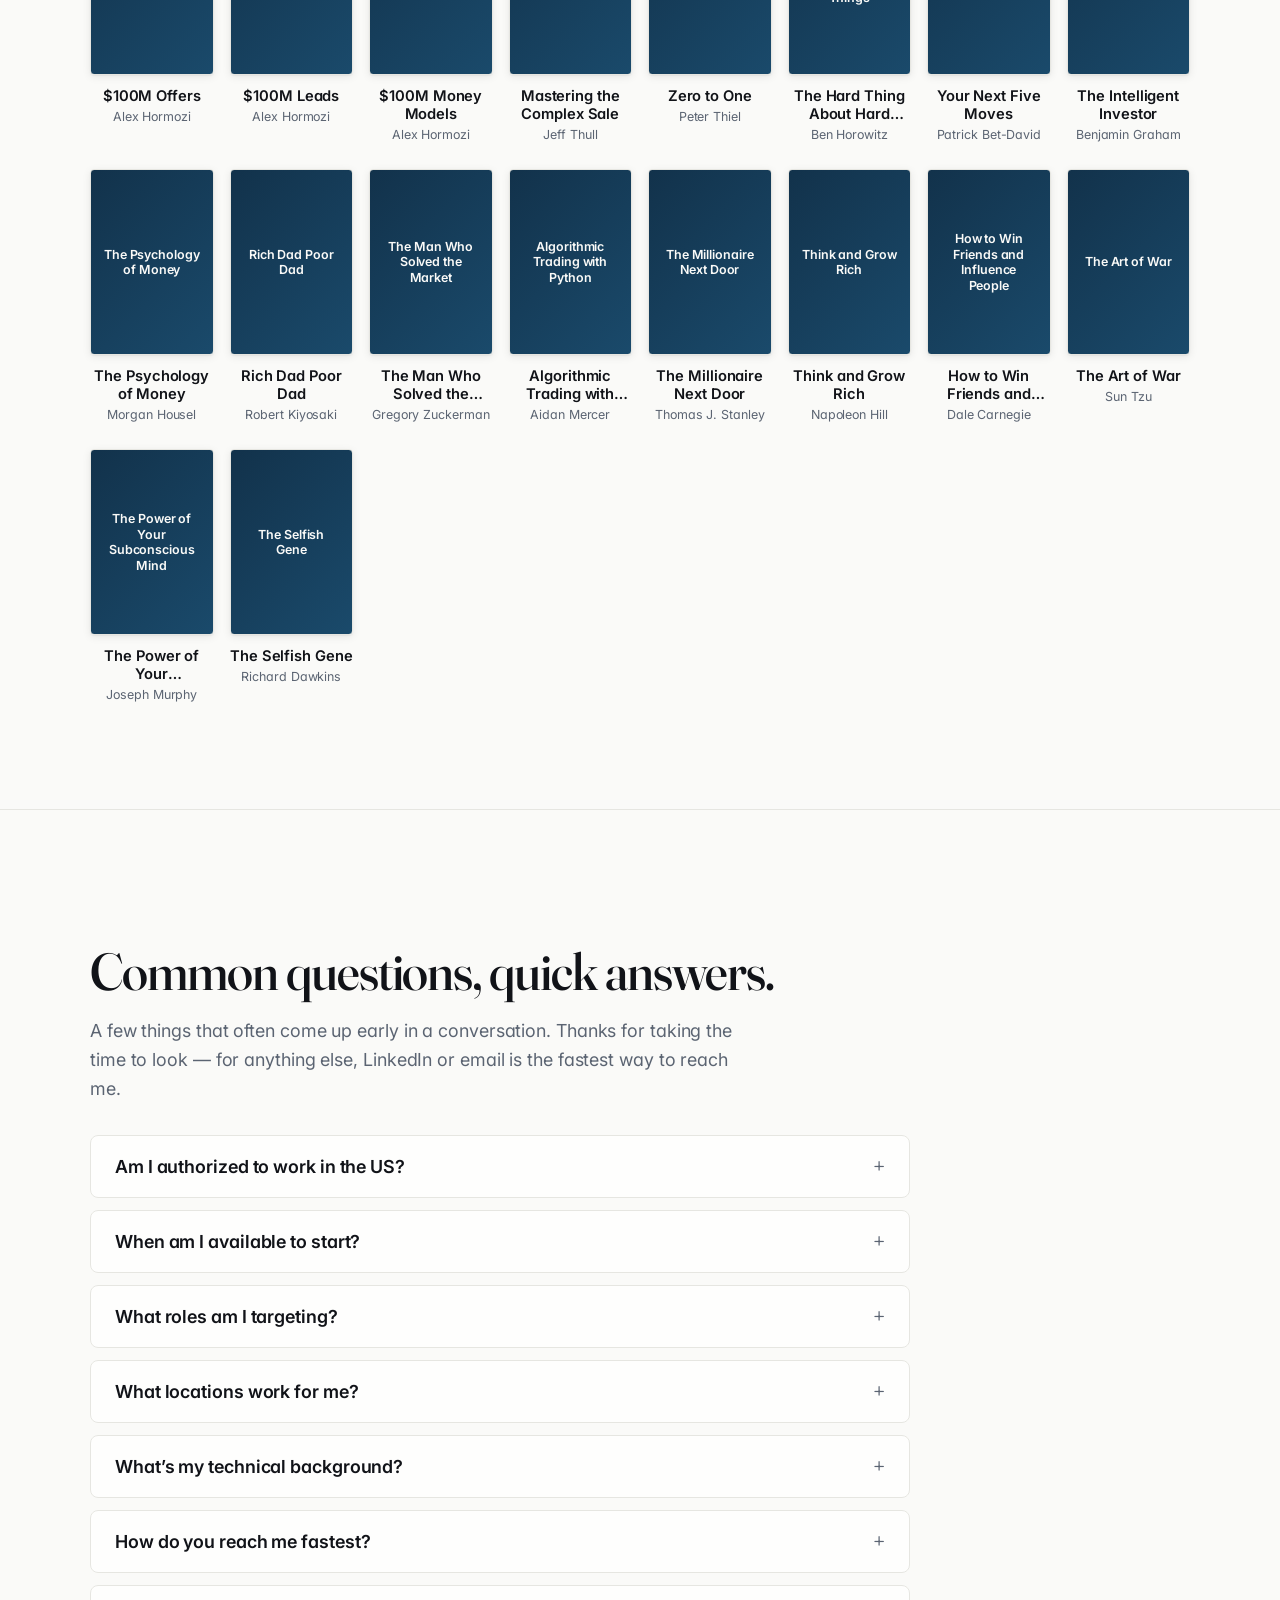
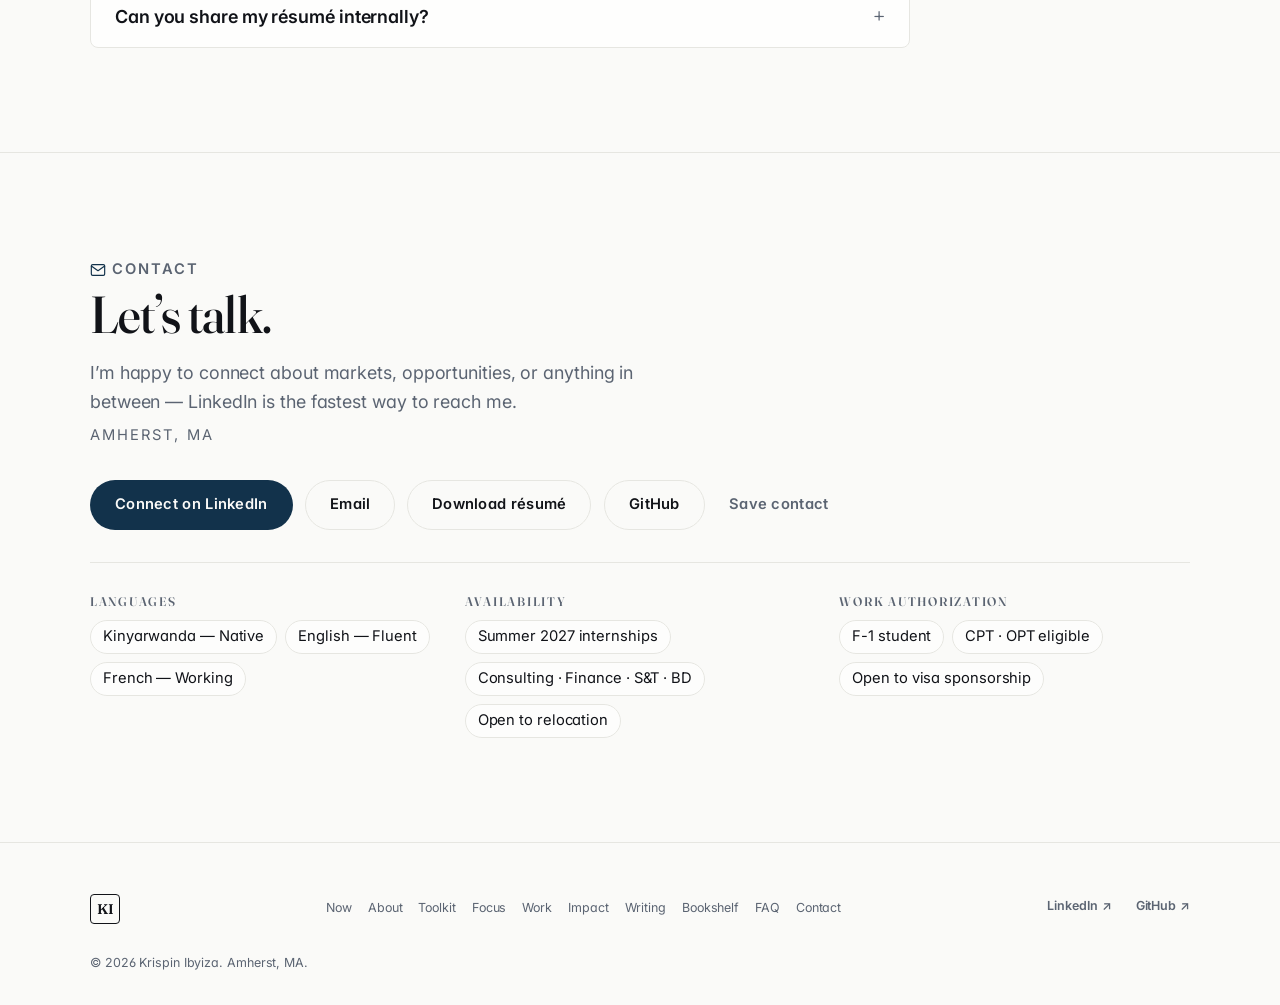
==== commit 7f79f5e4: "Soften FAQ and hero recruiter copy The previous phrasing read as if recruiters were being granted a " ====
--- a/index.html
+++ b/index.html
@@ -136,17 +136,17 @@
               <span aria-hidden="true">&darr;</span>
             </a>
             <a class="btn btn-secondary" href="https://www.linkedin.com/in/krispin-ibyiza-bb4354380/" target="_blank" rel="noopener noreferrer">
-              Request a 15-min intro
+              Message me on LinkedIn
               <span aria-hidden="true">&nearr;</span>
             </a>
             <a class="btn btn-ghost" href="#faq">
-              Recruiter FAQ
+              Quick questions
             </a>
           </div>
           <ul role="list" class="hero__facts reveal" aria-label="Quick facts for recruiters">
-            <li><strong>Work authorization:</strong> F-1 student, CPT/OPT-eligible; open to visa sponsorship</li>
-            <li><strong>Available:</strong> Summer 2027 (June&ndash;Aug); FT from May 2028</li>
-            <li><strong>Open to:</strong> NYC, Boston, Chicago, SF, London &middot; will relocate</li>
+            <li><strong>Work authorization:</strong> F-1 student &middot; CPT-eligible for Summer 2027 &middot; OPT-eligible after May 2028 &middot; H-1B sponsorship needed long-term</li>
+            <li><strong>Available:</strong> Summer 2027 (June&ndash;Aug); full-time from May 2028</li>
+            <li><strong>Based in Amherst, MA &middot;</strong> happy to relocate for the role</li>
           </ul>
           <p class="hero__meta reveal">Amherst, MA</p>
         </div>
@@ -929,76 +929,82 @@
           <svg class="eyebrow__icon" width="16" height="16" viewBox="0 0 24 24" fill="none" stroke="currentColor" stroke-width="1.75" stroke-linecap="round" stroke-linejoin="round" aria-hidden="true" focusable="false"><circle cx="12" cy="12" r="10"/><path d="M9.09 9A3 3 0 0 1 15 9.5c0 2-3 3-3 3"/><line x1="12" y1="17" x2="12.01" y2="17"/></svg>
           For recruiters
         </p>
-        <h2 id="faq-title" class="section-title reveal">The things you&rsquo;re about to ask.<button class="anchor-link" data-anchor="faq" aria-label="Copy link to FAQ section">#</button></h2>
+        <h2 id="faq-title" class="section-title reveal">Common questions, quick answers.<button class="anchor-link" data-anchor="faq" aria-label="Copy link to FAQ section">#</button></h2>
         <p class="faq-intro reveal">
-          Quick answers to what hiring teams usually email me about.
-          Still need something specific? LinkedIn gets the fastest reply.
+          A few things that often come up early in a conversation. Thanks for
+          taking the time to look &mdash; for anything else, LinkedIn or email
+          is the fastest way to reach me.
         </p>
 
         <div class="faq-list reveal">
           <details class="faq-item">
             <summary class="faq-item__q">
-              <span>Are you authorized to work in the US?</span>
+              <span>Am I authorized to work in the US?</span>
               <span class="faq-item__chevron" aria-hidden="true">+</span>
             </summary>
             <div class="faq-item__a">
               <p>
-                Yes. I&rsquo;m an F-1 student at Amherst College and eligible for
-                CPT during the Summer 2027 internship cycle and OPT after my
-                May 2028 graduation. I&rsquo;m also open to firms that sponsor
-                H-1B or equivalent long-term visas.
+                Yes. I&rsquo;m an F-1 student at Amherst College: CPT-eligible
+                for the Summer 2027 internship cycle, and OPT-eligible after
+                I graduate in May 2028. For long-term work beyond OPT, I&rsquo;d
+                need H-1B or equivalent sponsorship, and I&rsquo;d be glad to
+                work with firms that offer it.
               </p>
             </div>
           </details>
 
           <details class="faq-item">
             <summary class="faq-item__q">
-              <span>When are you available to start?</span>
+              <span>When am I available to start?</span>
               <span class="faq-item__chevron" aria-hidden="true">+</span>
             </summary>
             <div class="faq-item__a">
               <p>
-                <strong>Internship:</strong> Summer 2027 (early June through
-                late August, flexible on exact start/end dates).
+                <strong>Internship:</strong> Summer 2027, roughly early June
+                through late August &mdash; happy to adjust the start and end
+                dates to fit your program.
                 <br>
-                <strong>Full-time:</strong> From late May 2028 after I graduate.
+                <strong>Full-time:</strong> starting late May 2028, right after
+                I graduate.
               </p>
             </div>
           </details>
 
           <details class="faq-item">
             <summary class="faq-item__q">
-              <span>What roles are you targeting?</span>
+              <span>What roles am I targeting?</span>
               <span class="faq-item__chevron" aria-hidden="true">+</span>
             </summary>
             <div class="faq-item__a">
               <p>
                 Consulting (strategy, M&amp;A, due diligence), Investment Banking
-                and equity research, Sales &amp; Trading, and Business Development
-                at growth-stage companies or BD-heavy roles at larger firms.
-                I&rsquo;m sector-agnostic but especially drawn to financial services,
-                tech, and anything at the intersection of the two.
+                and equity research, Sales &amp; Trading, and Business
+                Development &mdash; including BD seats at growth-stage companies
+                and at larger firms. I&rsquo;m particularly interested in
+                financial services, tech, and the intersection of the two, and
+                happy to have a conversation about roles in other sectors too.
               </p>
             </div>
           </details>
 
           <details class="faq-item">
             <summary class="faq-item__q">
-              <span>What locations work for you?</span>
+              <span>What locations work for me?</span>
               <span class="faq-item__chevron" aria-hidden="true">+</span>
             </summary>
             <div class="faq-item__a">
               <p>
-                Open to and happy to relocate for: New York, Boston, Chicago,
-                San Francisco, London. I&rsquo;ll consider other major financial
-                hubs for the right fit.
+                Happy to relocate for the right role &mdash; cities I&rsquo;m
+                especially drawn to include New York, Boston, Chicago, San
+                Francisco, and London, but I&rsquo;m glad to talk about anywhere
+                else your team is based. Travel-heavy roles are welcome too.
               </p>
             </div>
           </details>
 
           <details class="faq-item">
             <summary class="faq-item__q">
-              <span>What&rsquo;s your technical background?</span>
+              <span>What&rsquo;s my technical background?</span>
               <span class="faq-item__chevron" aria-hidden="true">+</span>
             </summary>
             <div class="faq-item__a">
@@ -1014,31 +1020,31 @@
 
           <details class="faq-item">
             <summary class="faq-item__q">
-              <span>How do I reach you fastest?</span>
+              <span>How do you reach me fastest?</span>
               <span class="faq-item__chevron" aria-hidden="true">+</span>
             </summary>
             <div class="faq-item__a">
               <p>
-                <a href="https://www.linkedin.com/in/krispin-ibyiza-bb4354380/" target="_blank" rel="noopener noreferrer">LinkedIn message</a>
-                for a same-day reply, or
-                <a href="mailto:kgentic.ia@gmail.com">kgentic.ia@gmail.com</a>
-                for anything that needs attachments or a longer thread.
+                <a href="https://www.linkedin.com/in/krispin-ibyiza-bb4354380/" target="_blank" rel="noopener noreferrer">LinkedIn</a>
+                is the fastest &mdash; I usually reply within a day. For
+                attachments or longer threads, email me at
+                <a href="mailto:kgentic.ia@gmail.com">kgentic.ia@gmail.com</a>.
               </p>
             </div>
           </details>
 
           <details class="faq-item">
             <summary class="faq-item__q">
-              <span>Can I share your r&eacute;sum&eacute; internally?</span>
+              <span>Can you share my r&eacute;sum&eacute; internally?</span>
               <span class="faq-item__chevron" aria-hidden="true">+</span>
             </summary>
             <div class="faq-item__a">
               <p>
-                Yes &mdash; please do.
+                Yes, please &mdash; I&rsquo;d really appreciate it.
                 <a href="assets/krispin-ibyiza-resume.pdf" download>Download the PDF</a>
-                and feel free to forward to colleagues or hiring managers at
-                your firm. A quick heads-up by LinkedIn or email so I can
-                follow up is appreciated but not required.
+                and feel free to pass it along to colleagues or hiring managers
+                at your firm. A quick note so I can follow up is helpful but
+                totally optional.
               </p>
             </div>
           </details>
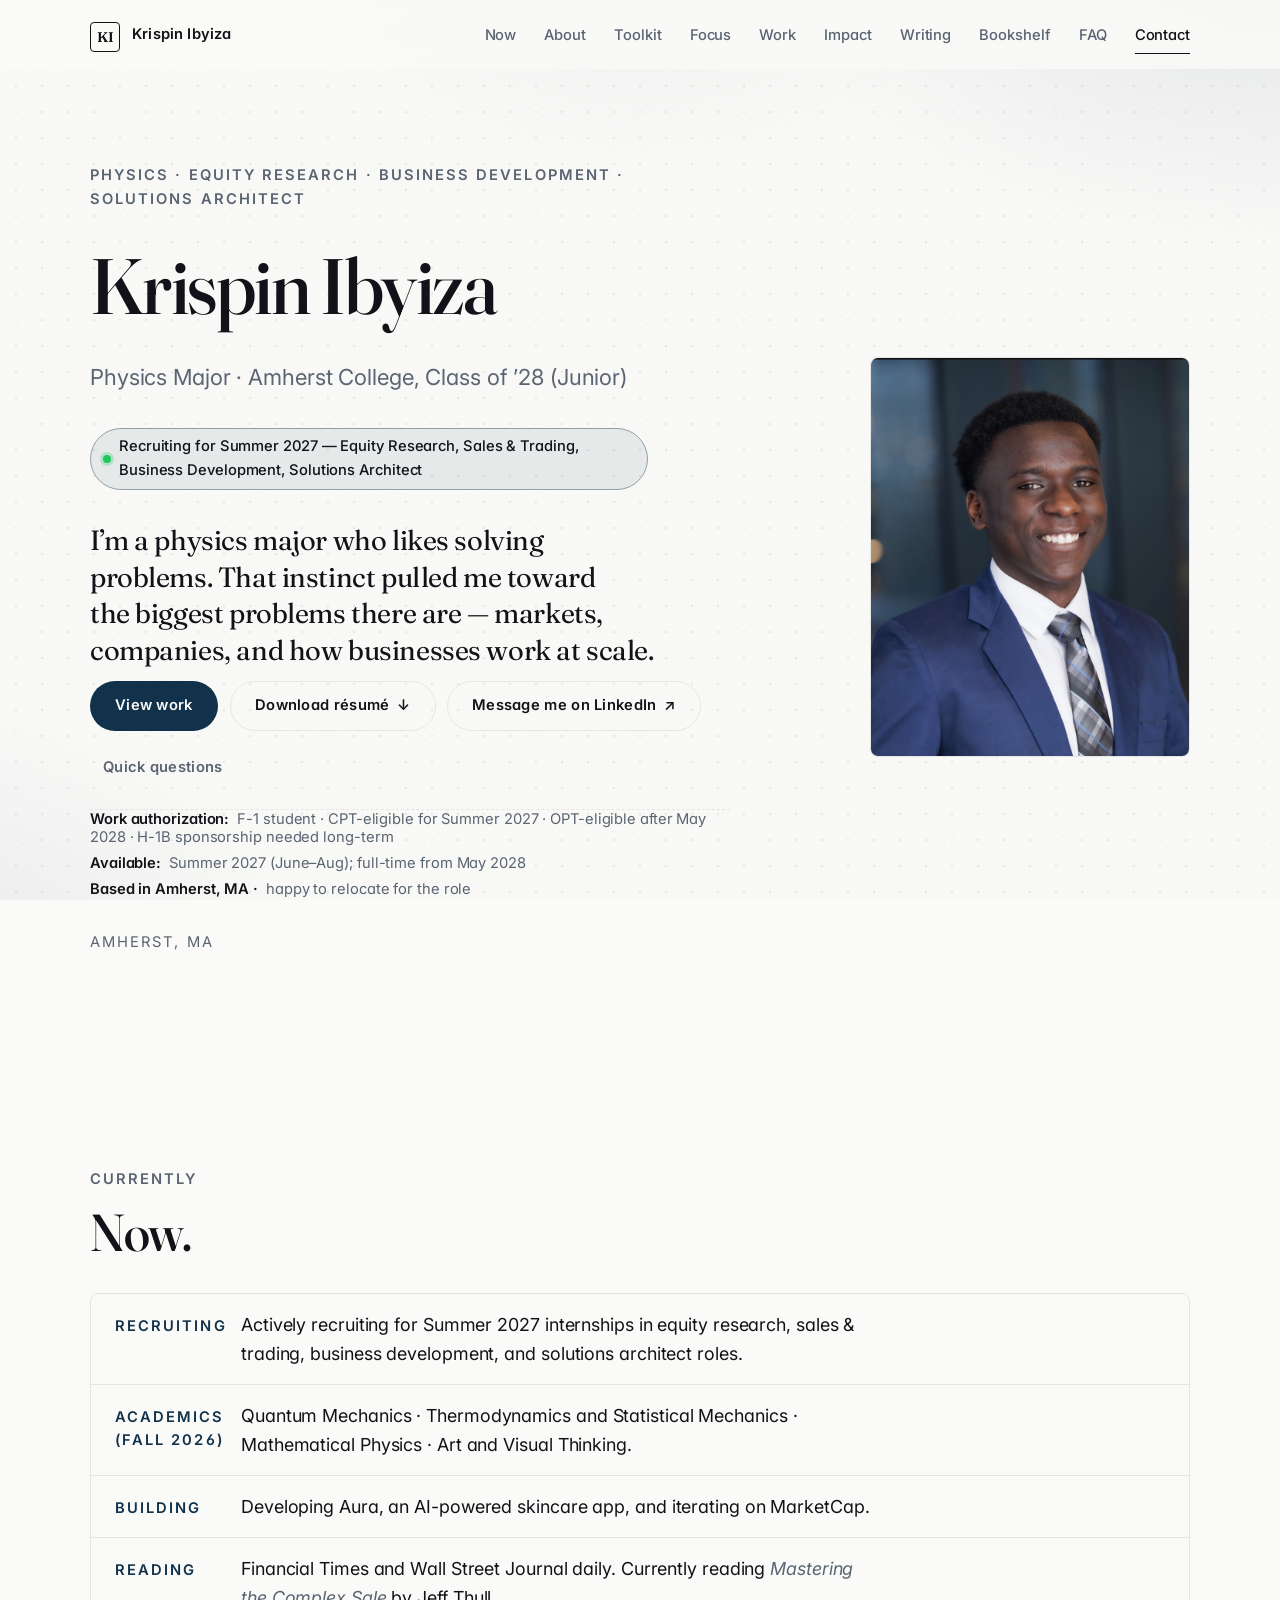
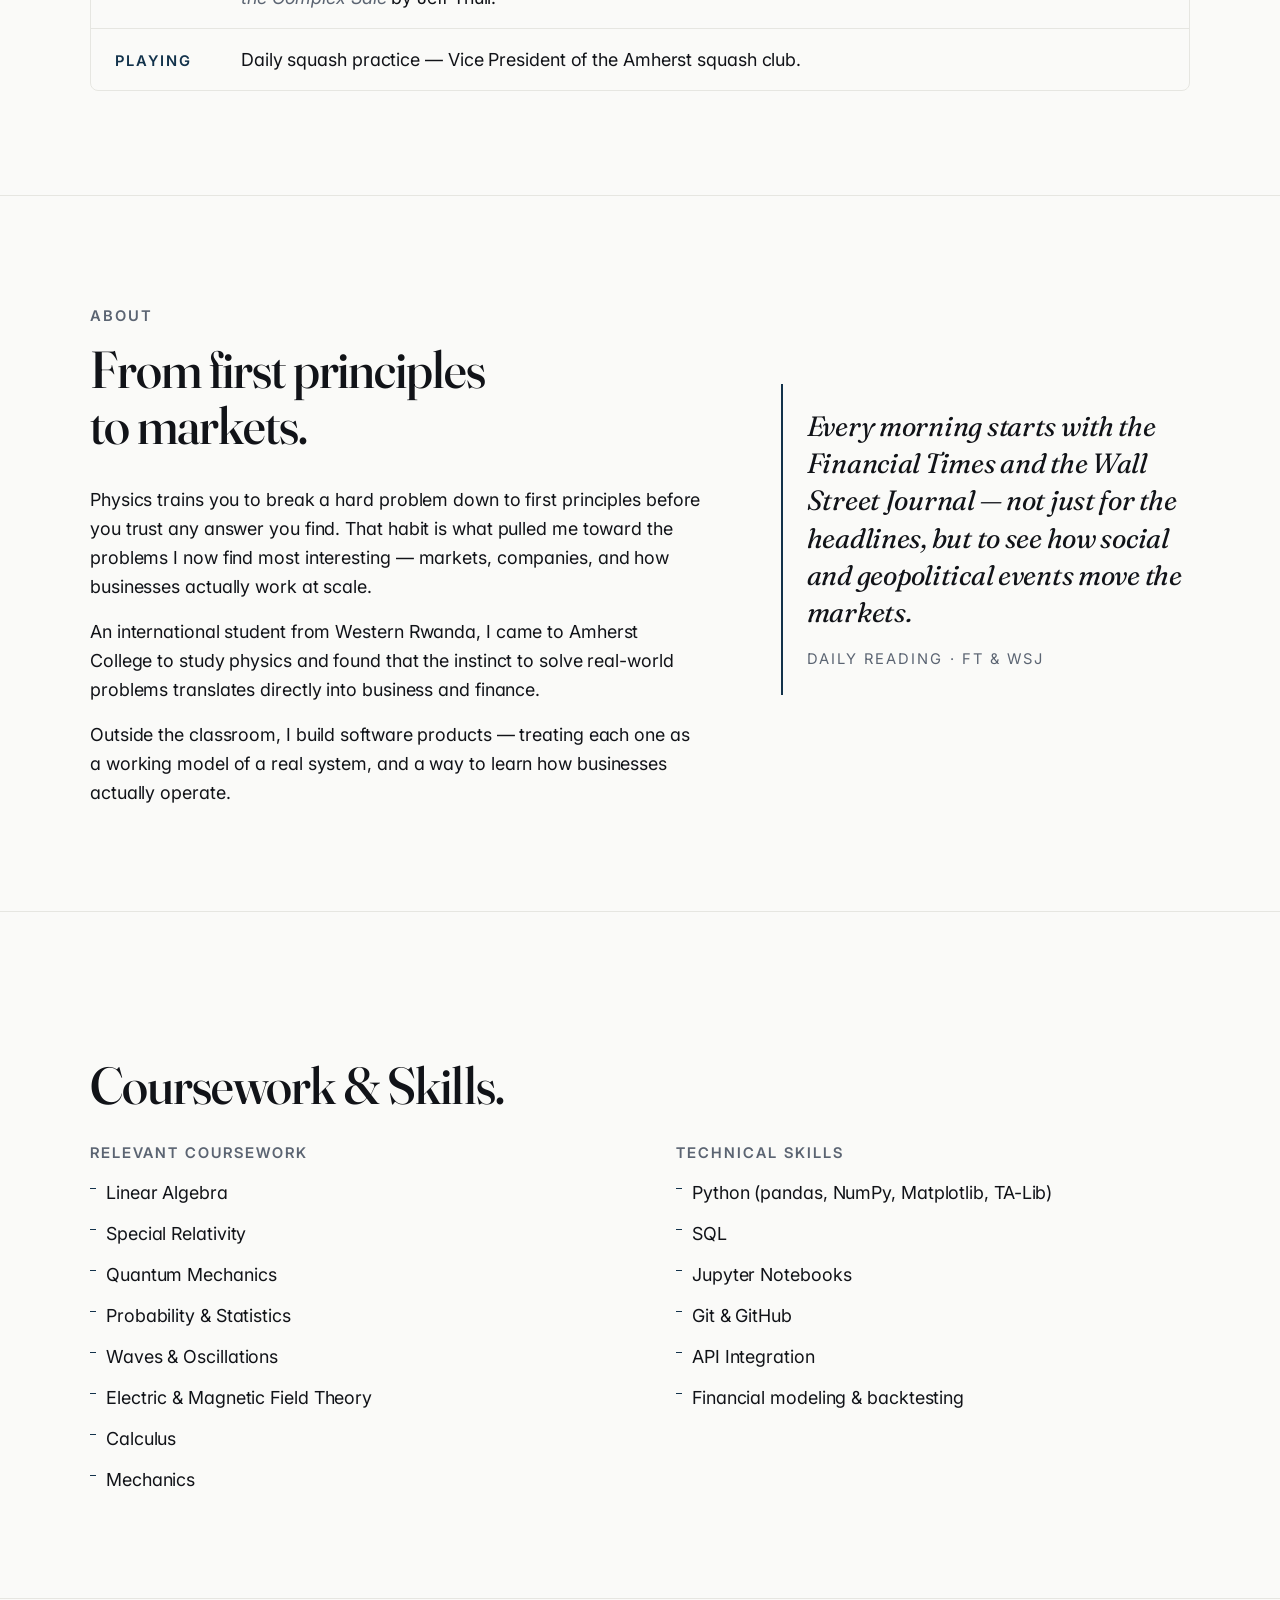
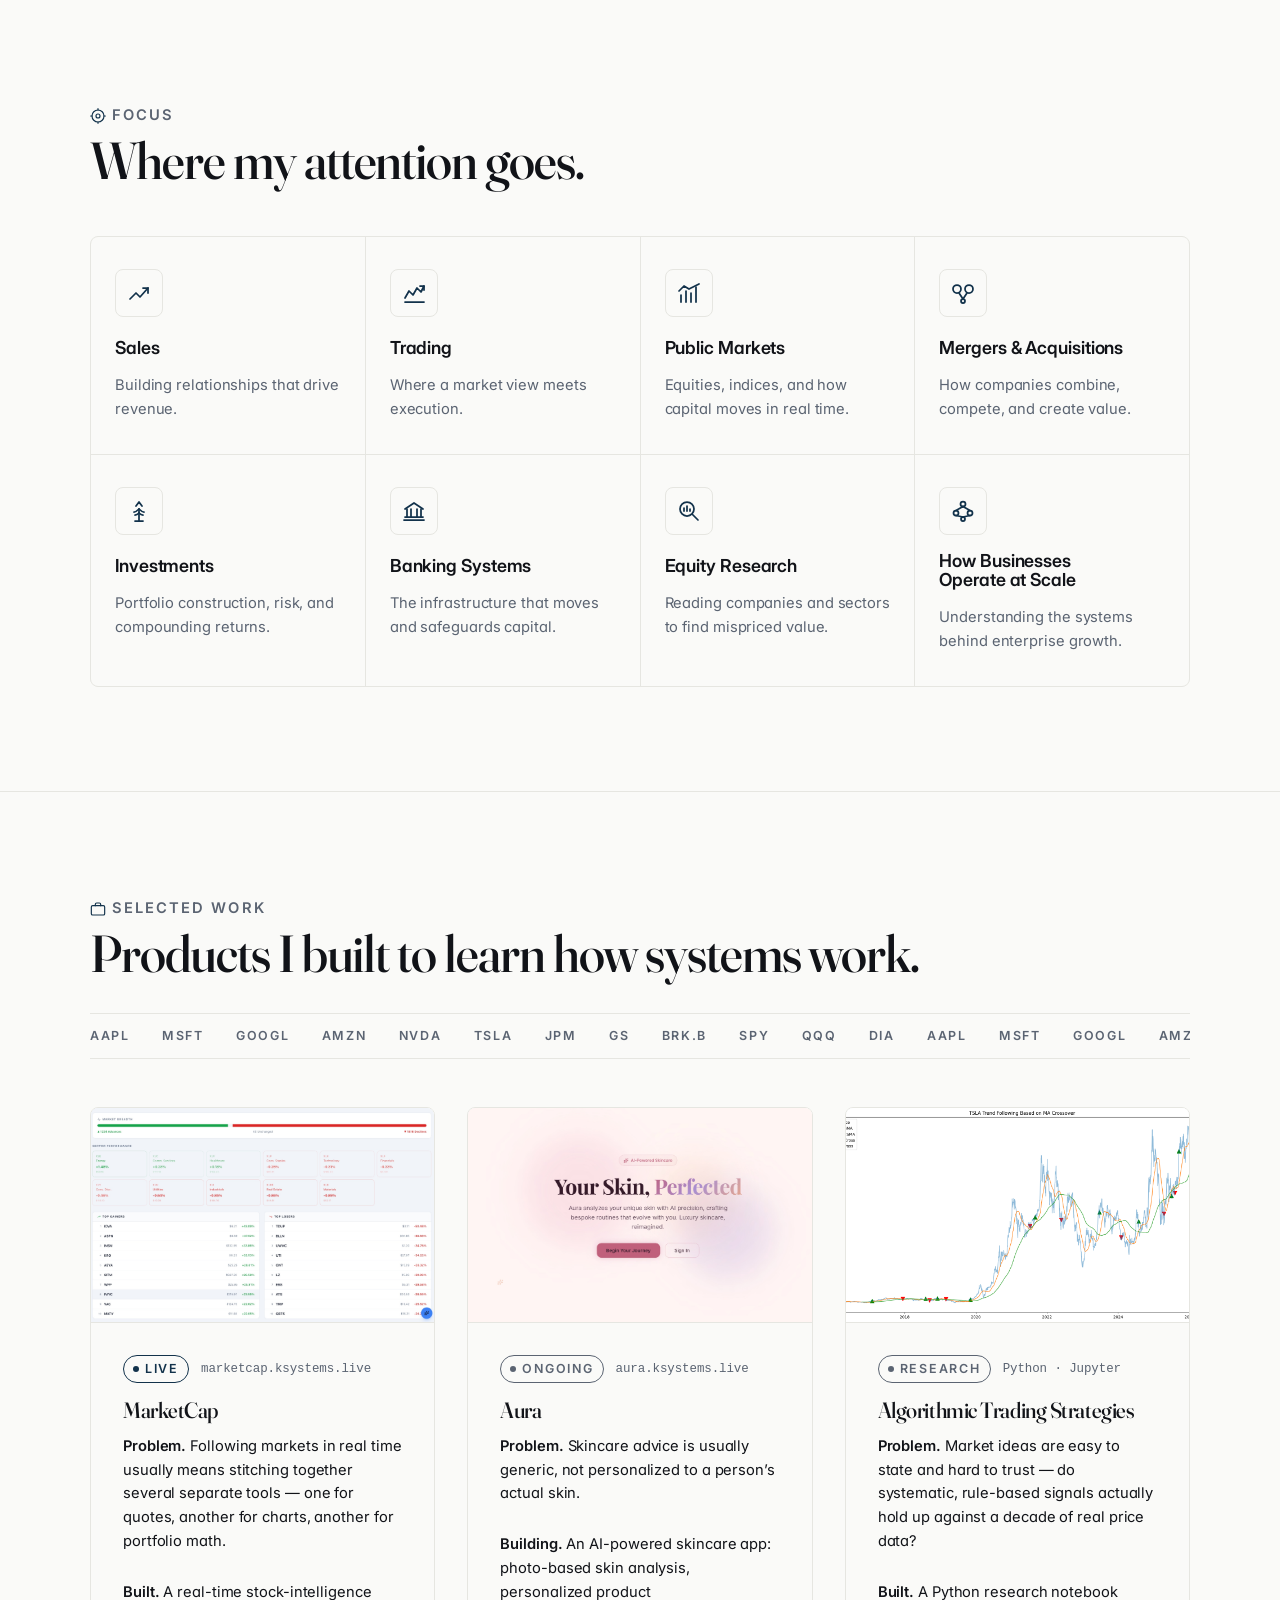
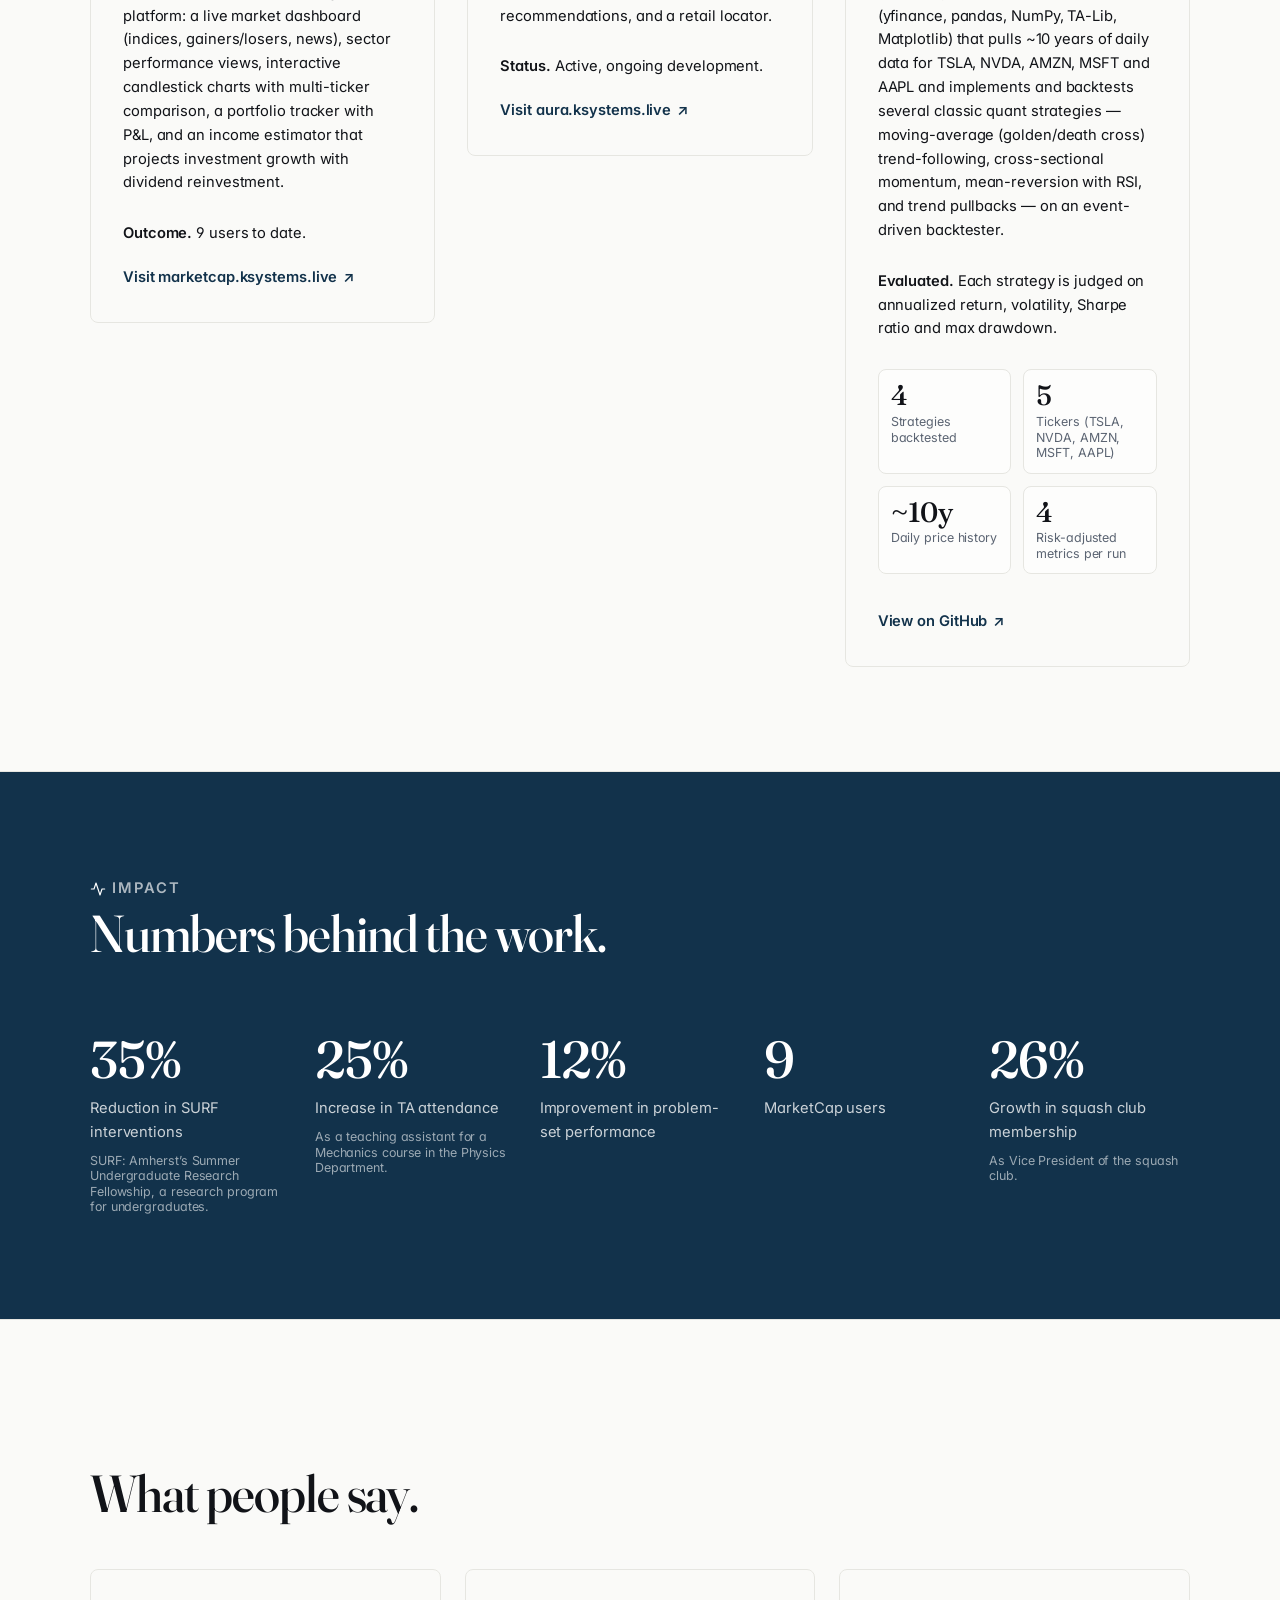
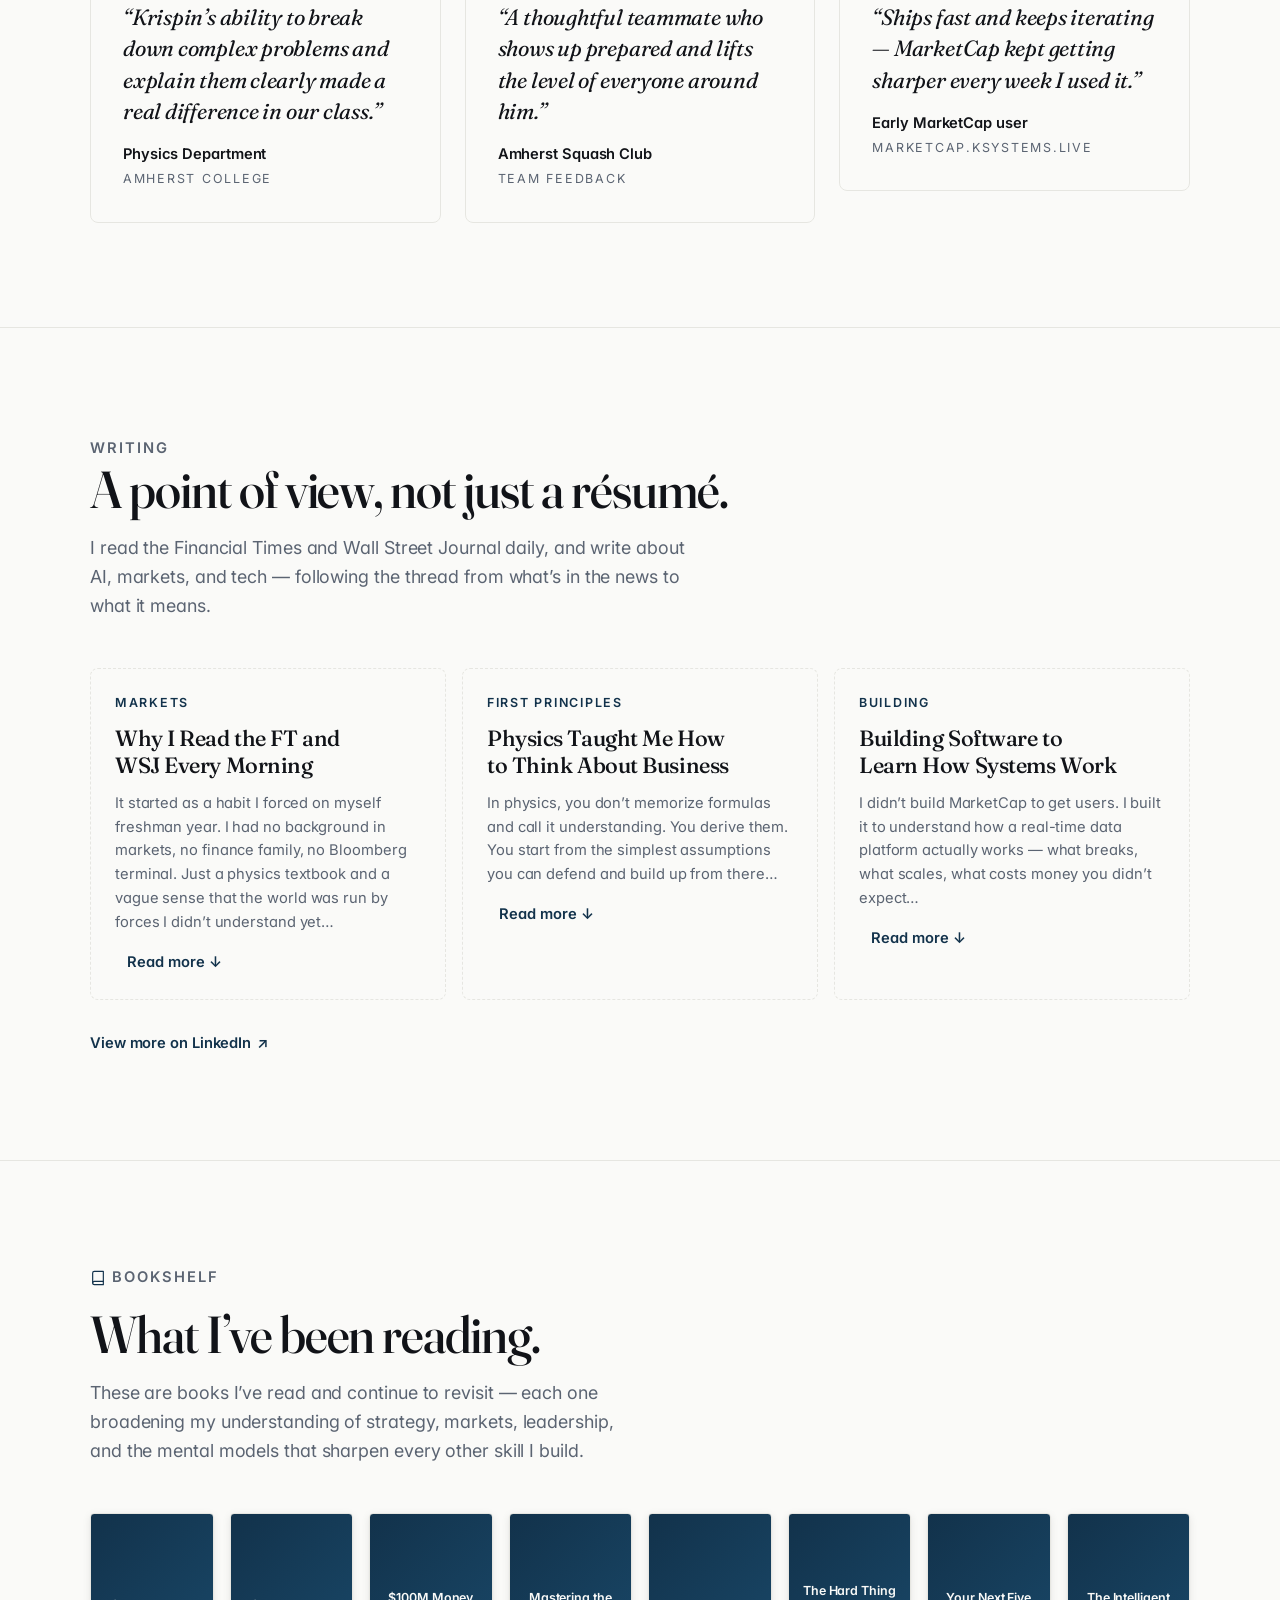
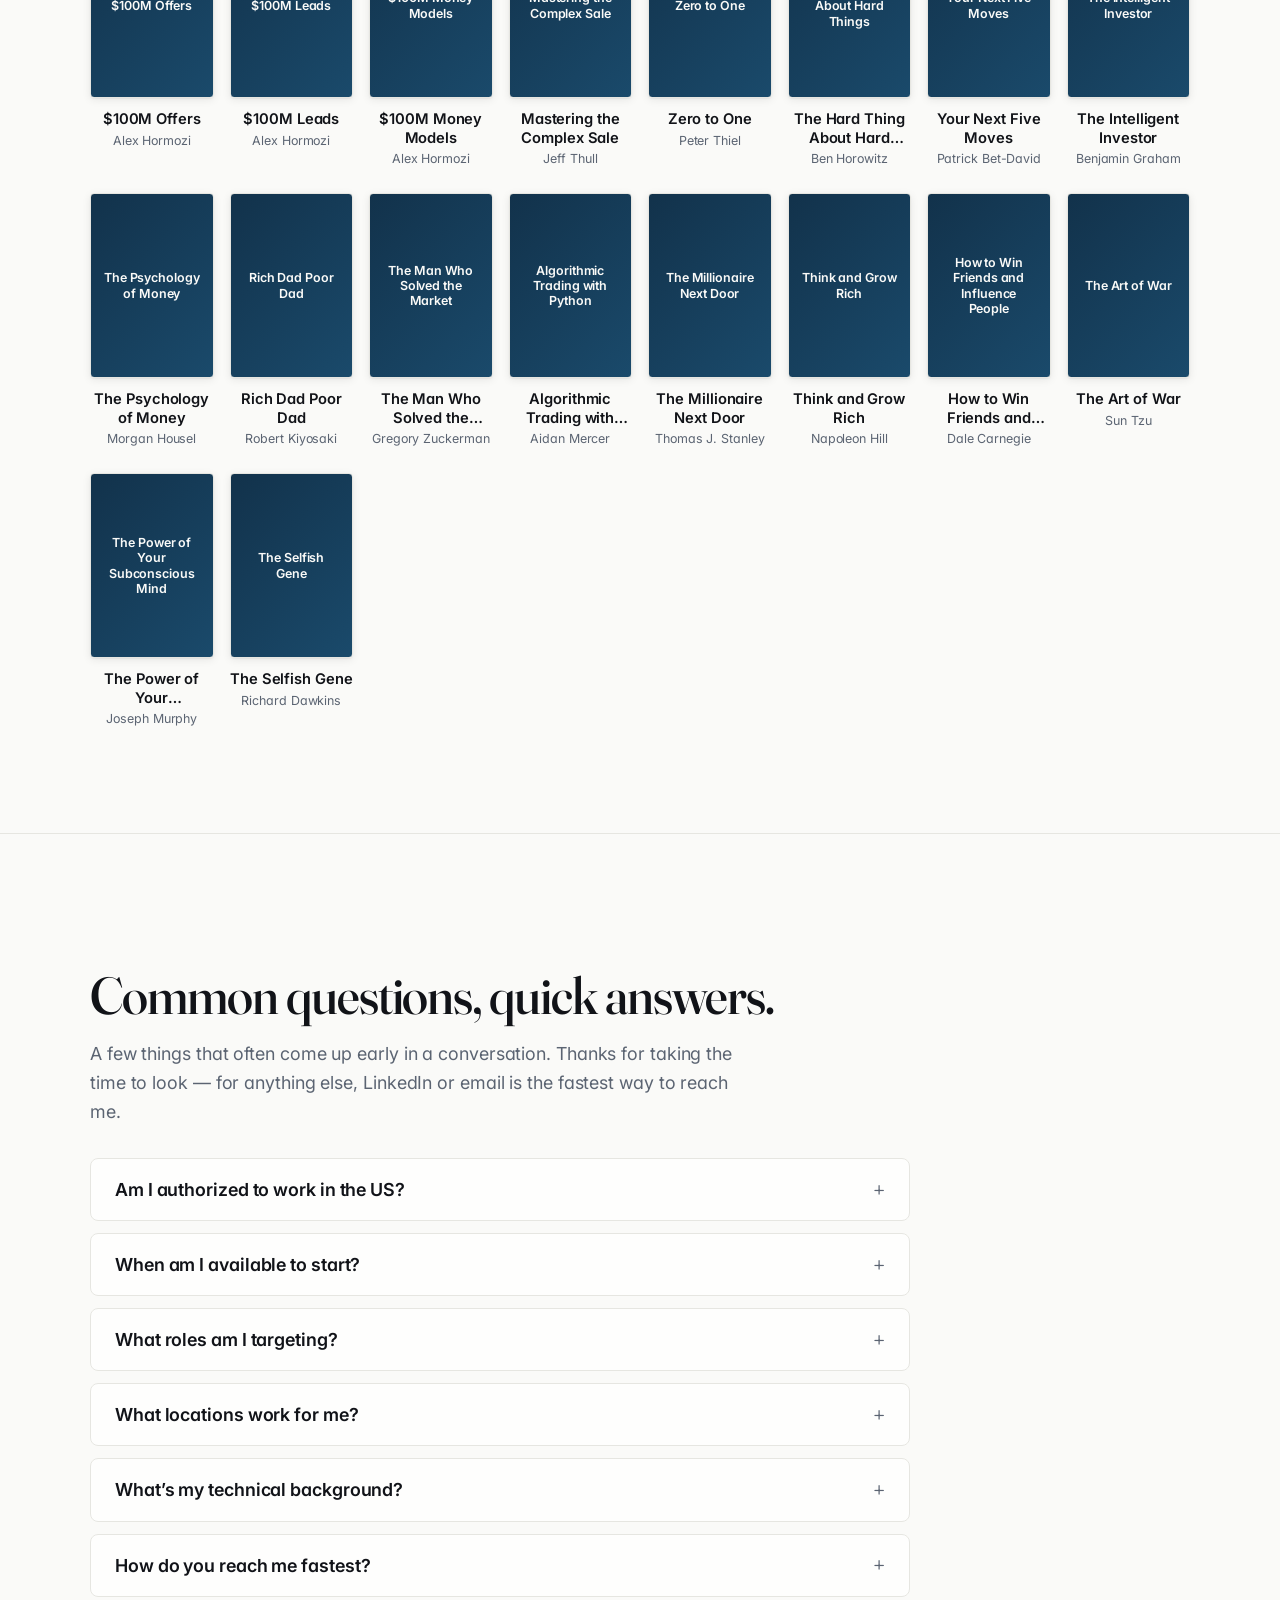
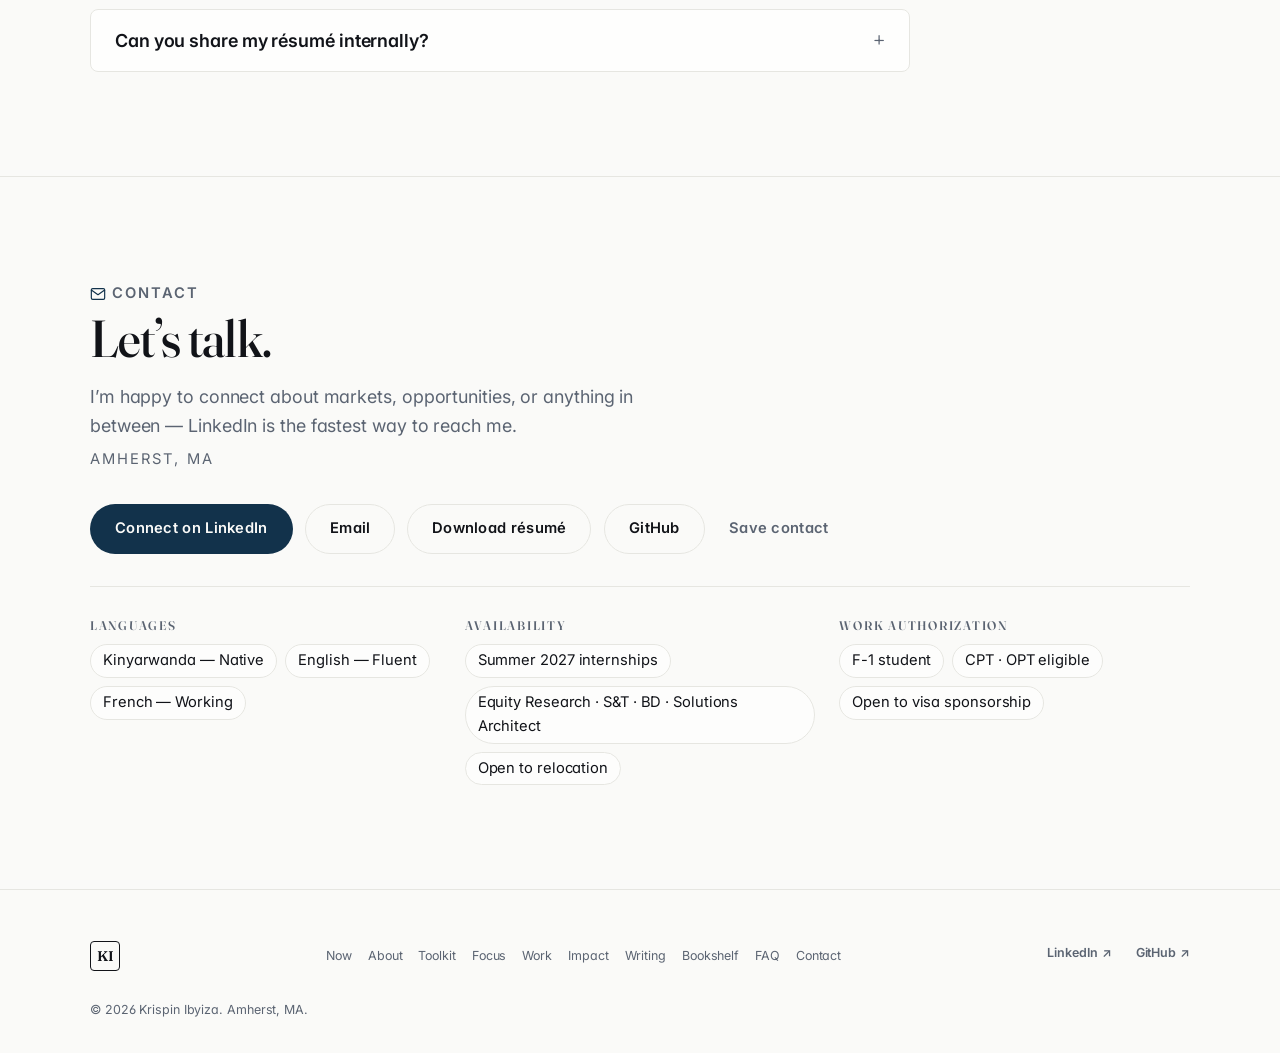
==== commit 80572453: "Update target roles: drop Consulting, add Equity Research + Solutions Architect Per direction change" ====
--- a/index.html
+++ b/index.html
@@ -3,8 +3,8 @@
 <head>
   <meta charset="UTF-8" />
   <meta name="viewport" content="width=device-width, initial-scale=1" />
-  <title>Krispin Ibyiza — Physics · Finance · Consulting · Business Development</title>
-  <meta name="description" content="I'm a physics major at Amherst College recruiting for Summer 2027 internships in consulting, finance, sales & trading, and business development. I build software and think in first principles." />
+  <title>Krispin Ibyiza — Physics · Equity Research · Business Development · Solutions Architect</title>
+  <meta name="description" content="I'm a physics major at Amherst College recruiting for Summer 2027 internships in equity research, sales & trading, business development, and solutions architect roles. I build software and think in first principles." />
 
   <link rel="canonical" href="https://krispinibyiza.ksystems.live/" />
 
@@ -17,8 +17,8 @@
   <!-- Open Graph -->
   <meta property="og:type" content="profile" />
   <meta property="og:site_name" content="Krispin Ibyiza" />
-  <meta property="og:title" content="Krispin Ibyiza — Physics · Finance · Consulting · Business Development" />
-  <meta property="og:description" content="I'm a physics major at Amherst College recruiting for Summer 2027 internships in consulting, finance, sales & trading, and business development." />
+  <meta property="og:title" content="Krispin Ibyiza — Physics · Equity Research · Business Development · Solutions Architect" />
+  <meta property="og:description" content="I'm a physics major at Amherst College recruiting for Summer 2027 internships in equity research, sales & trading, business development, and solutions architect roles." />
   <meta property="og:url" content="https://krispinibyiza.ksystems.live/" />
   <meta property="og:image" content="https://krispinibyiza.ksystems.live/assets/og-image.png" />
   <meta property="og:image:width" content="1200" />
@@ -26,8 +26,8 @@
 
   <!-- Twitter card -->
   <meta name="twitter:card" content="summary_large_image" />
-  <meta name="twitter:title" content="Krispin Ibyiza — Physics · Finance · Consulting · Business Development" />
-  <meta name="twitter:description" content="I'm a physics major at Amherst College recruiting for Summer 2027 internships in consulting, finance, sales & trading, and business development." />
+  <meta name="twitter:title" content="Krispin Ibyiza — Physics · Equity Research · Business Development · Solutions Architect" />
+  <meta name="twitter:description" content="I'm a physics major at Amherst College recruiting for Summer 2027 internships in equity research, sales & trading, business development, and solutions architect roles." />
   <meta name="twitter:image" content="https://krispinibyiza.ksystems.live/assets/og-image.png" />
 
   <!-- Structured data -->
@@ -37,7 +37,7 @@
     "@type": "Person",
     "name": "Krispin Ibyiza",
     "jobTitle": "Physics Major",
-    "description": "Physics major at Amherst College focused on markets, businesses, and how they work at scale. Recruiting for Summer 2027 internships in consulting, finance, sales & trading, and business development.",
+    "description": "Physics major at Amherst College focused on markets, businesses, and how they work at scale. Recruiting for Summer 2027 internships in equity research, sales & trading, business development, and solutions architect roles.",
     "image": "https://krispinibyiza.ksystems.live/assets/headshot.jpg",
     "alumniOf": {
       "@type": "CollegeOrUniversity",
@@ -51,9 +51,10 @@
       "Public markets",
       "Investments",
       "Mergers and acquisitions",
-      "Consulting",
+      "Equity research",
       "Sales and trading",
       "Business development",
+      "Solutions architecture",
       "Algorithmic trading",
       "Physics"
     ],
@@ -115,14 +116,14 @@
     <section id="top" class="hero" aria-labelledby="hero-title">
       <div class="container hero__grid">
         <div class="hero__copy stack-lg">
-          <p class="eyebrow reveal">Physics · Finance · Consulting · Business Development</p>
+          <p class="eyebrow reveal">Physics · Equity Research · Business Development · Solutions Architect</p>
           <h1 id="hero-title" class="display reveal">Krispin Ibyiza</h1>
           <p class="hero__role reveal">
             Physics Major · Amherst College, Class of &rsquo;28 (Junior)
           </p>
           <p class="status-chip reveal" aria-label="Currently available for recruiting">
             <span class="status-chip__dot" aria-hidden="true"></span>
-            Recruiting for Summer 2027 &mdash; Consulting, Finance, Sales &amp; Trading, Business Development
+            Recruiting for Summer 2027 &mdash; Equity Research, Sales &amp; Trading, Business Development, Solutions Architect
           </p>
           <p class="hero__lede reveal">
             I&rsquo;m a physics major who likes solving problems. That instinct
@@ -174,7 +175,7 @@
         <ul role="list" class="now-list reveal">
           <li class="now-item">
             <span class="now-item__label">Recruiting</span>
-            <span class="now-item__text">Actively recruiting for Summer 2027 internships in consulting, finance, sales &amp; trading, and business development.</span>
+            <span class="now-item__text">Actively recruiting for Summer 2027 internships in equity research, sales &amp; trading, business development, and solutions architect roles.</span>
           </li>
           <li class="now-item">
             <span class="now-item__label">Academics (Fall 2026)</span>
@@ -321,10 +322,10 @@
           </li>
           <li class="focus-card reveal">
             <div class="focus-card__icon" aria-hidden="true">
-              <svg width="24" height="24" viewBox="0 0 24 24" fill="none" stroke="currentColor" stroke-width="1.75" stroke-linecap="round" stroke-linejoin="round" focusable="false"><path d="M9 18H15"/><path d="M10 21H14"/><path d="M12 2C8.13 2 5 5.13 5 9C5 11.38 6.19 13.47 8 14.74V16C8 16.55 8.45 17 9 17H15C15.55 17 16 16.55 16 16V14.74C17.81 13.47 19 11.38 19 9C19 5.13 15.87 2 12 2Z"/></svg>
-            </div>
-            <h3>Consulting</h3>
-            <p>Structured thinking applied to real business problems.</p>
+              <svg width="24" height="24" viewBox="0 0 24 24" fill="none" stroke="currentColor" stroke-width="1.75" stroke-linecap="round" stroke-linejoin="round" focusable="false"><circle cx="10" cy="10" r="7"/><line x1="15.5" y1="15.5" x2="21" y2="21"/><line x1="7" y1="12" x2="7" y2="9"/><line x1="10" y1="12" x2="10" y2="7"/><line x1="13" y1="12" x2="13" y2="10"/></svg>
+            </div>
+            <h3>Equity Research</h3>
+            <p>Reading companies and sectors to find mispriced value.</p>
           </li>
           <li class="focus-card reveal">
             <div class="focus-card__icon" aria-hidden="true">
@@ -691,12 +692,13 @@
                 rows. Building is how I make concepts visceral.
               </p>
               <p>
-                This matters to me in a specific way: I want to work in finance
-                and consulting, not in software. But the best analysts I&rsquo;ve
-                read about &mdash; the ones who see things others miss &mdash; tend
-                to have a builder&rsquo;s intuition. They understand the operational
-                reality of the businesses they analyze because they&rsquo;ve run one,
-                built one, or broken one.
+                This matters to me in a specific way: I want to work in
+                equity research, trading, and business development &mdash; not
+                in software itself. But the best analysts I&rsquo;ve read about
+                &mdash; the ones who see things others miss &mdash; tend to have
+                a builder&rsquo;s intuition. They understand the operational
+                reality of the businesses they analyze because they&rsquo;ve run
+                one, built one, or broken one.
               </p>
               <p>
                 Building software is my version of that. Each project is a working
@@ -977,12 +979,12 @@
             </summary>
             <div class="faq-item__a">
               <p>
-                Consulting (strategy, M&amp;A, due diligence), Investment Banking
-                and equity research, Sales &amp; Trading, and Business
-                Development &mdash; including BD seats at growth-stage companies
-                and at larger firms. I&rsquo;m particularly interested in
-                financial services, tech, and the intersection of the two, and
-                happy to have a conversation about roles in other sectors too.
+                Equity Research, Sales &amp; Trading, Business Development
+                (including BD seats at growth-stage companies and at larger
+                firms), and Solutions Architect roles on the technical
+                pre-sales side. I&rsquo;m particularly interested in financial
+                services, tech, and the intersection of the two, and happy to
+                have a conversation about roles in other sectors too.
               </p>
             </div>
           </details>
@@ -1096,7 +1098,7 @@
             <h3 class="contact-facts__label">Availability</h3>
             <ul role="list" class="contact-facts__chips">
               <li>Summer 2027 internships</li>
-              <li>Consulting &middot; Finance &middot; S&amp;T &middot; BD</li>
+              <li>Equity Research &middot; S&amp;T &middot; BD &middot; Solutions Architect</li>
               <li>Open to relocation</li>
             </ul>
           </div>
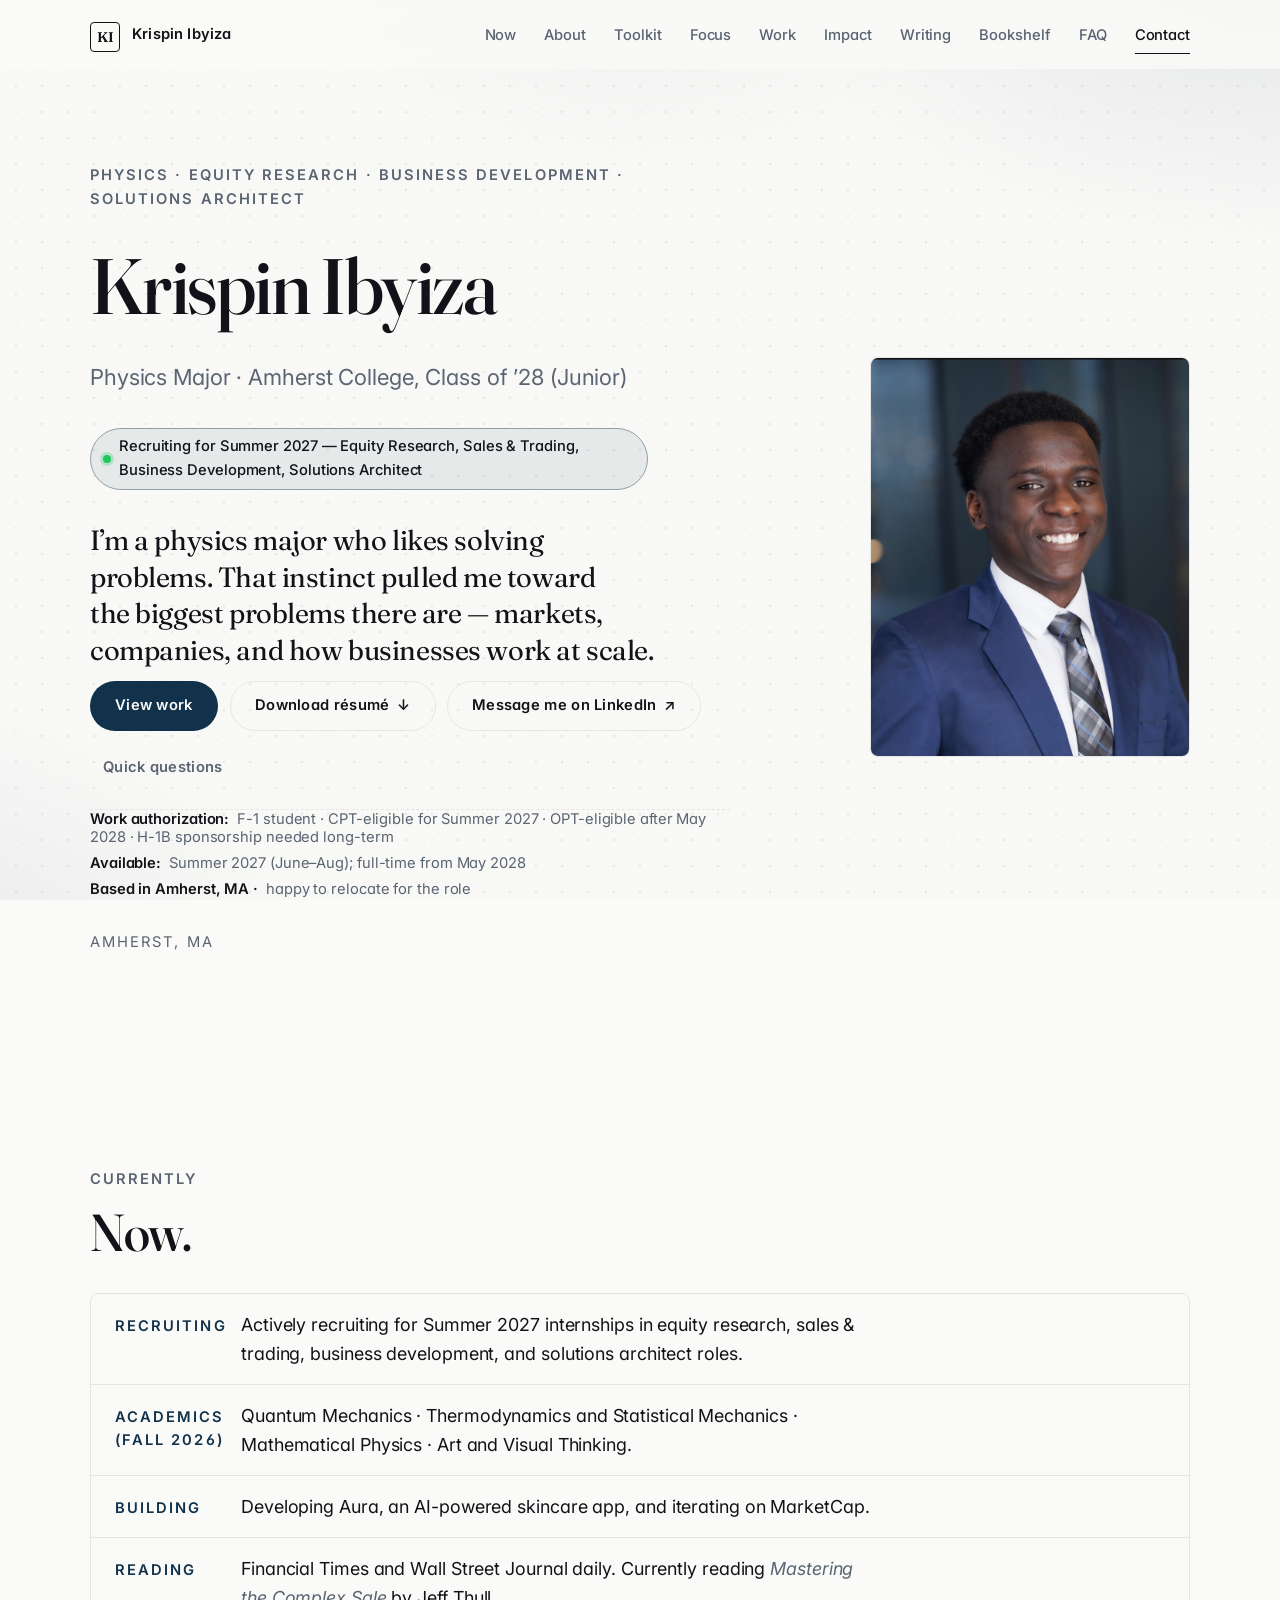
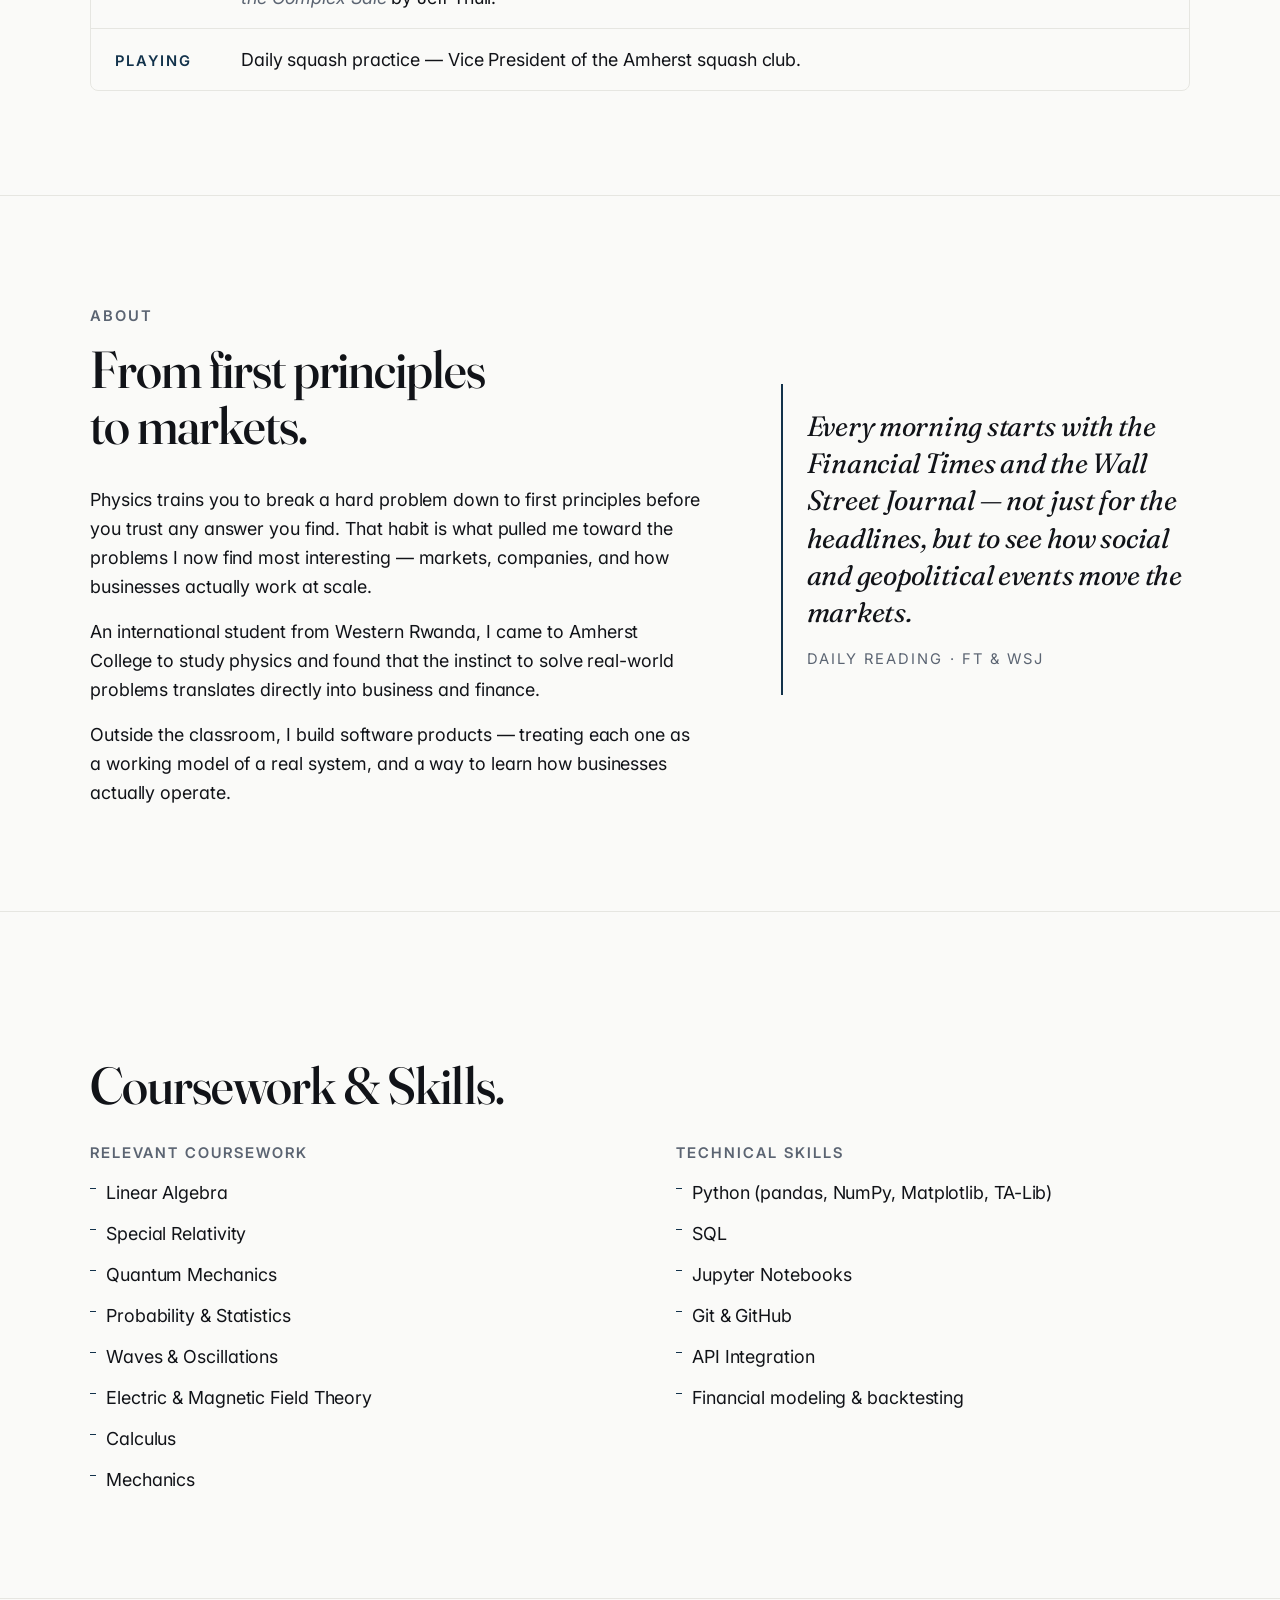
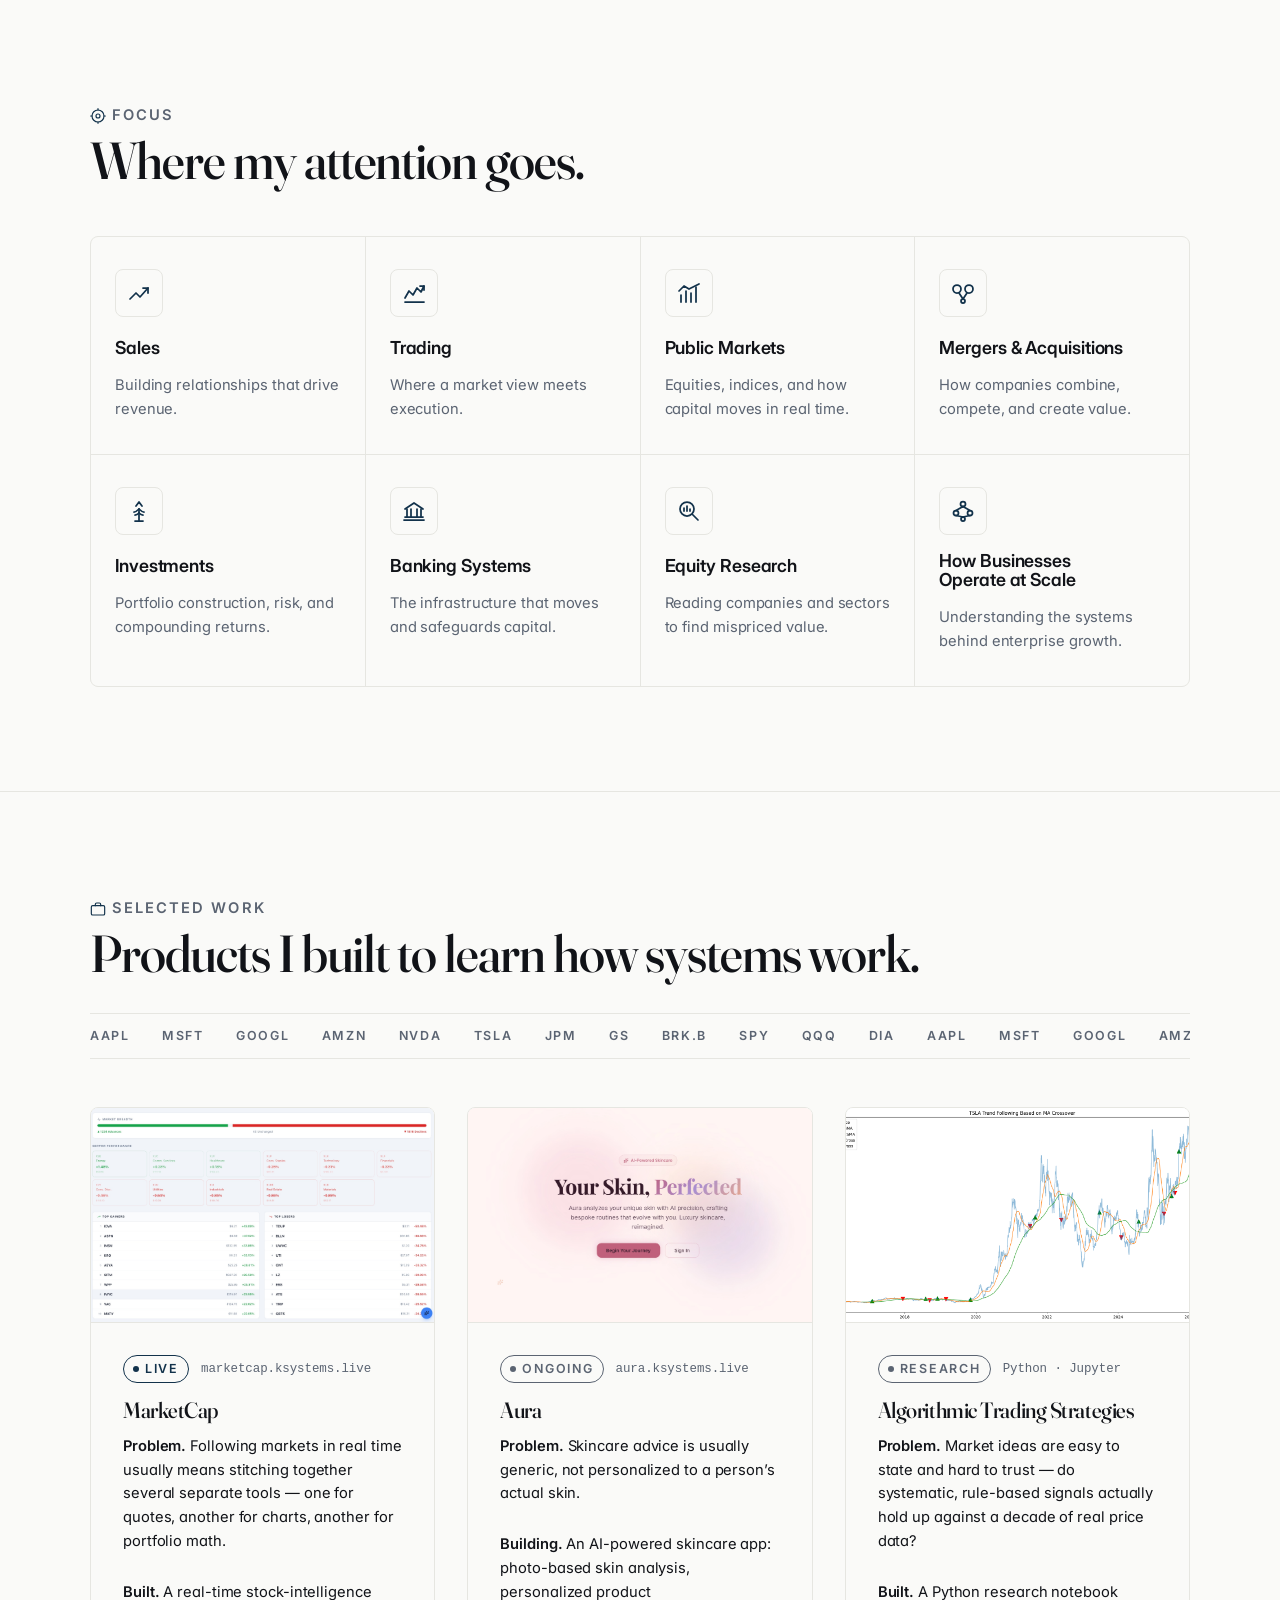
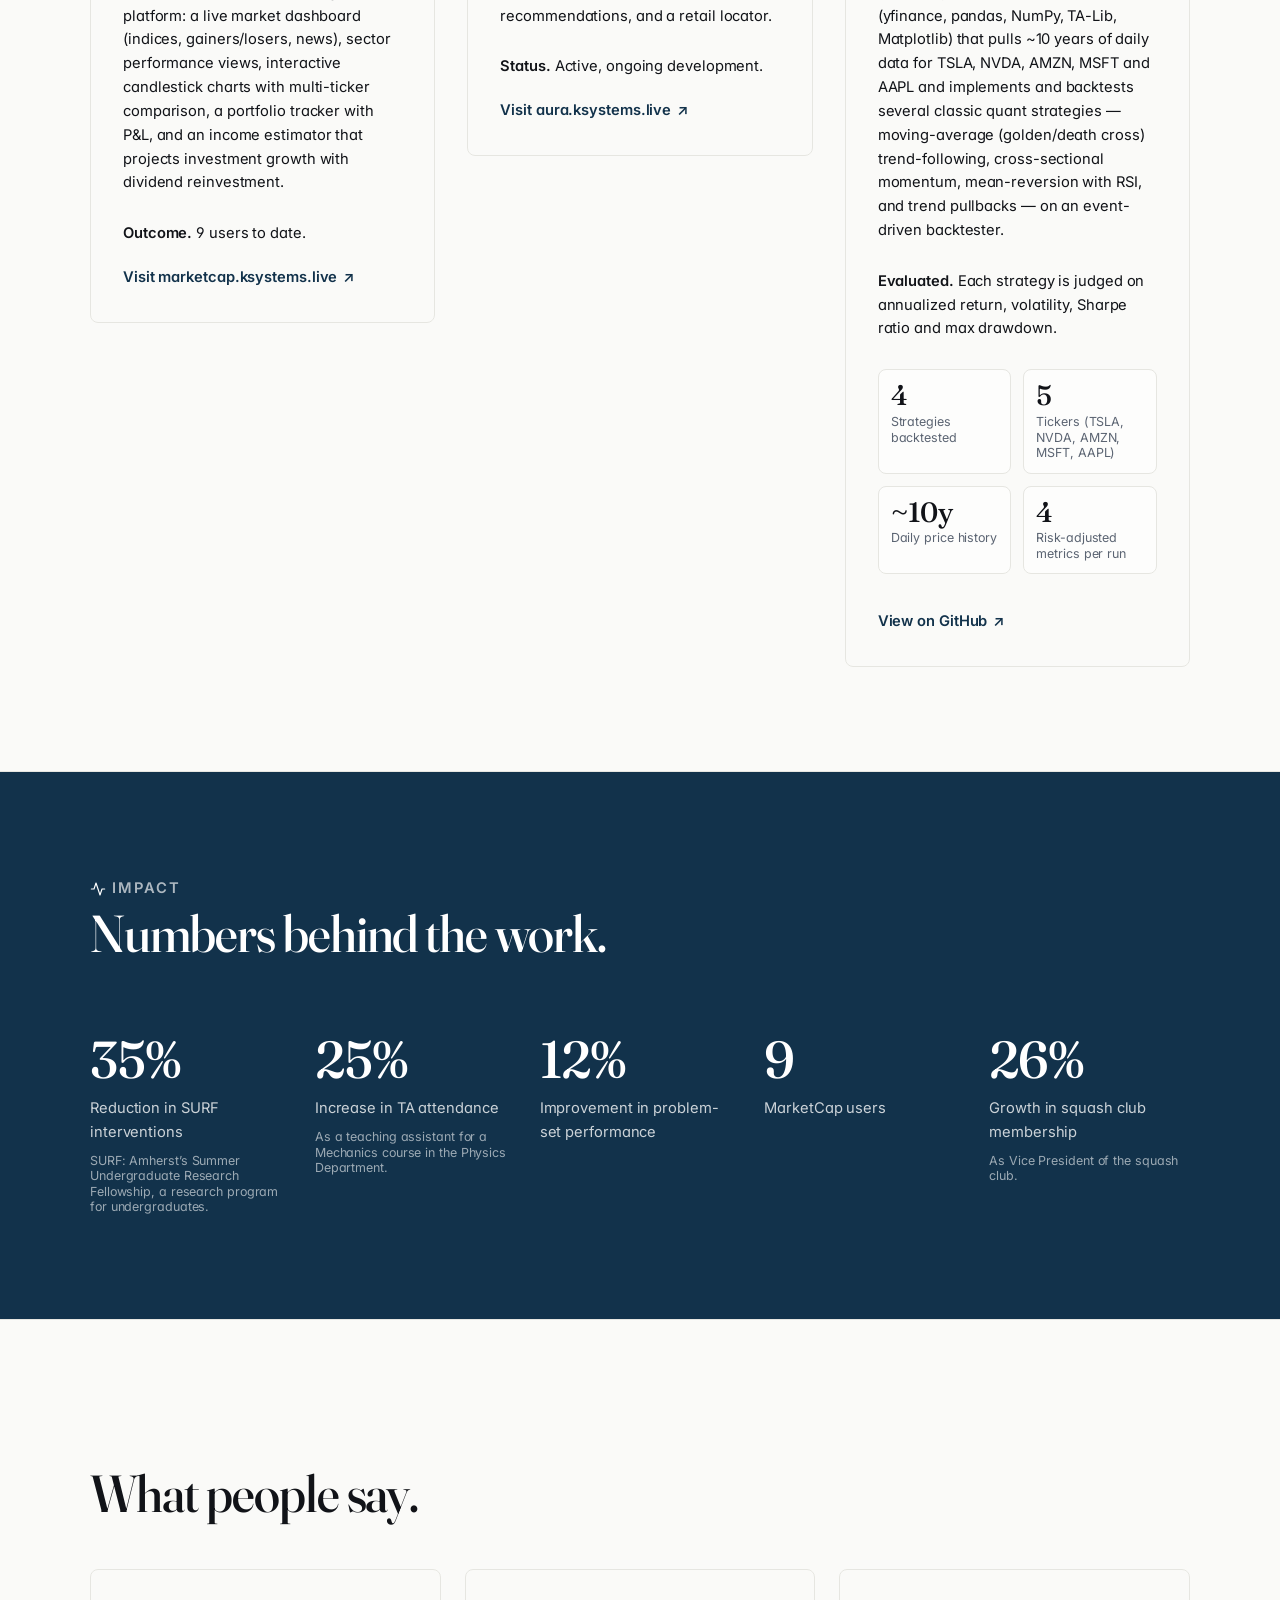
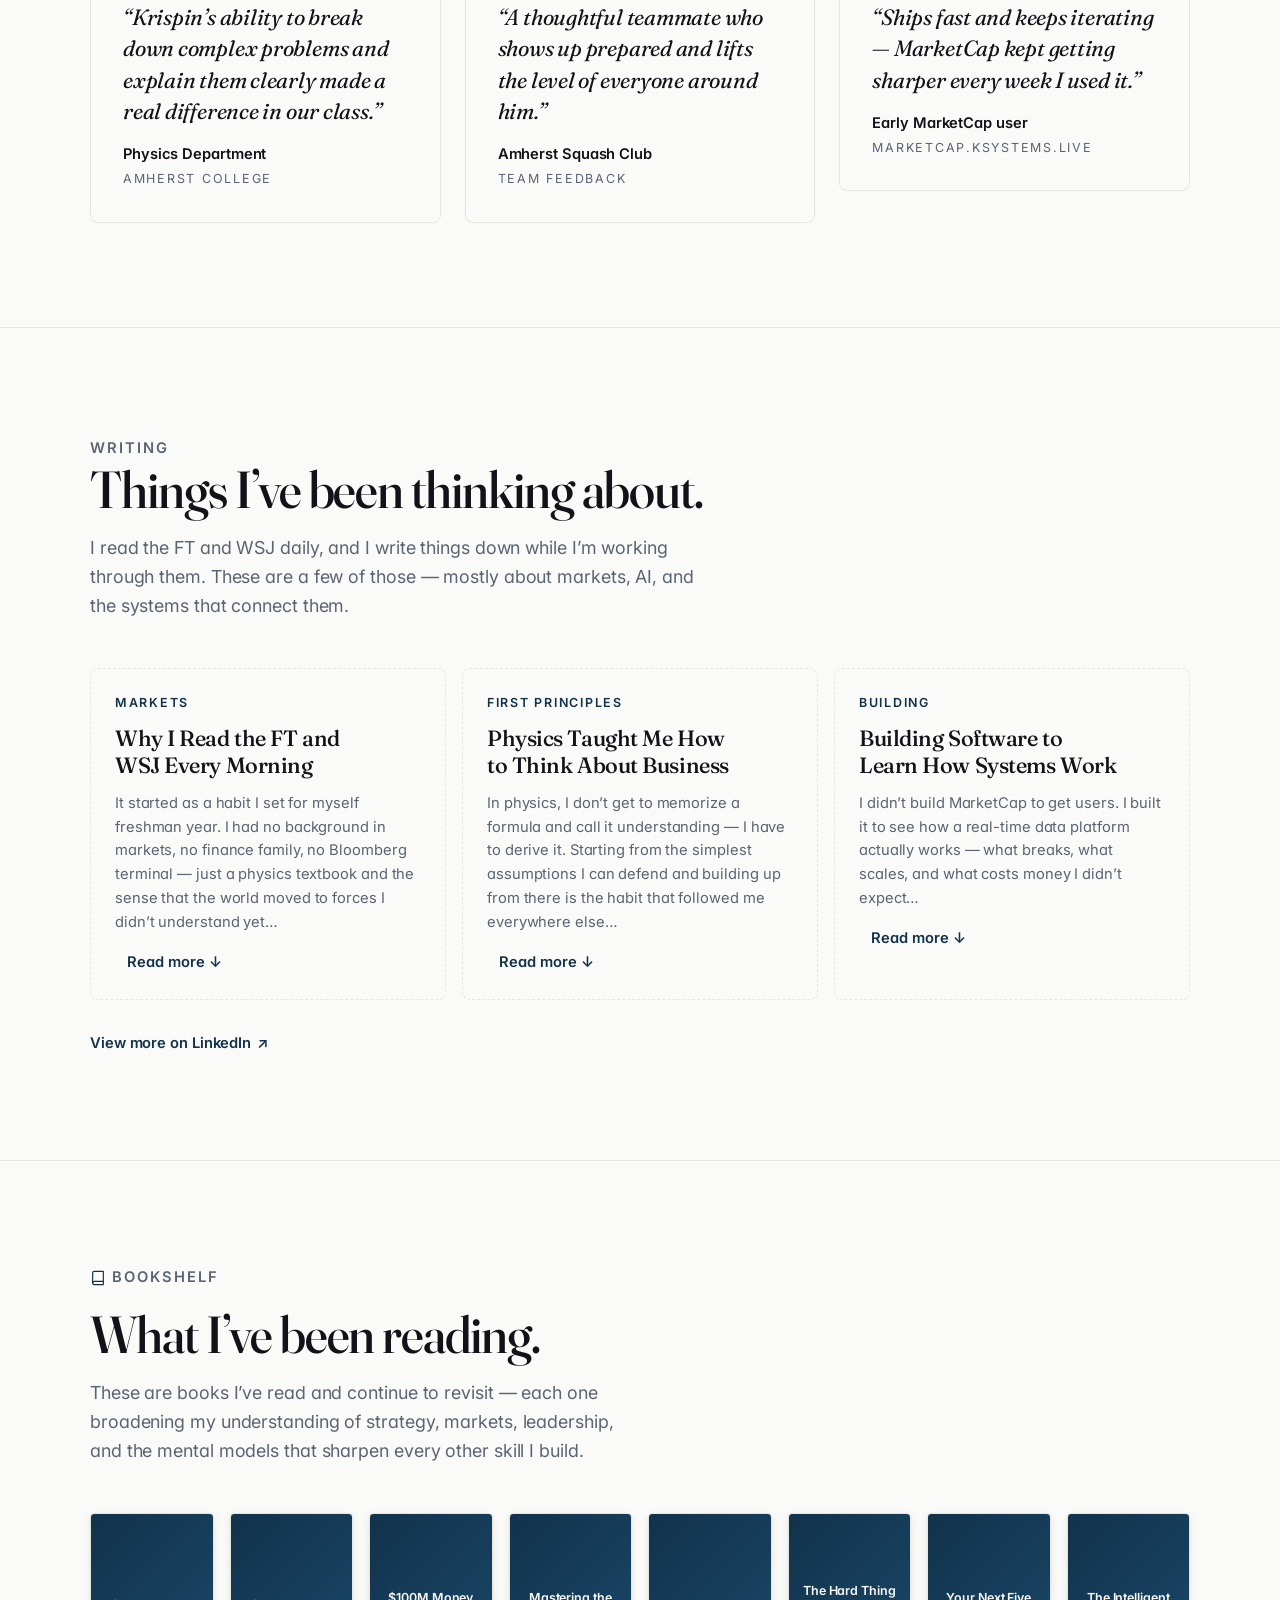
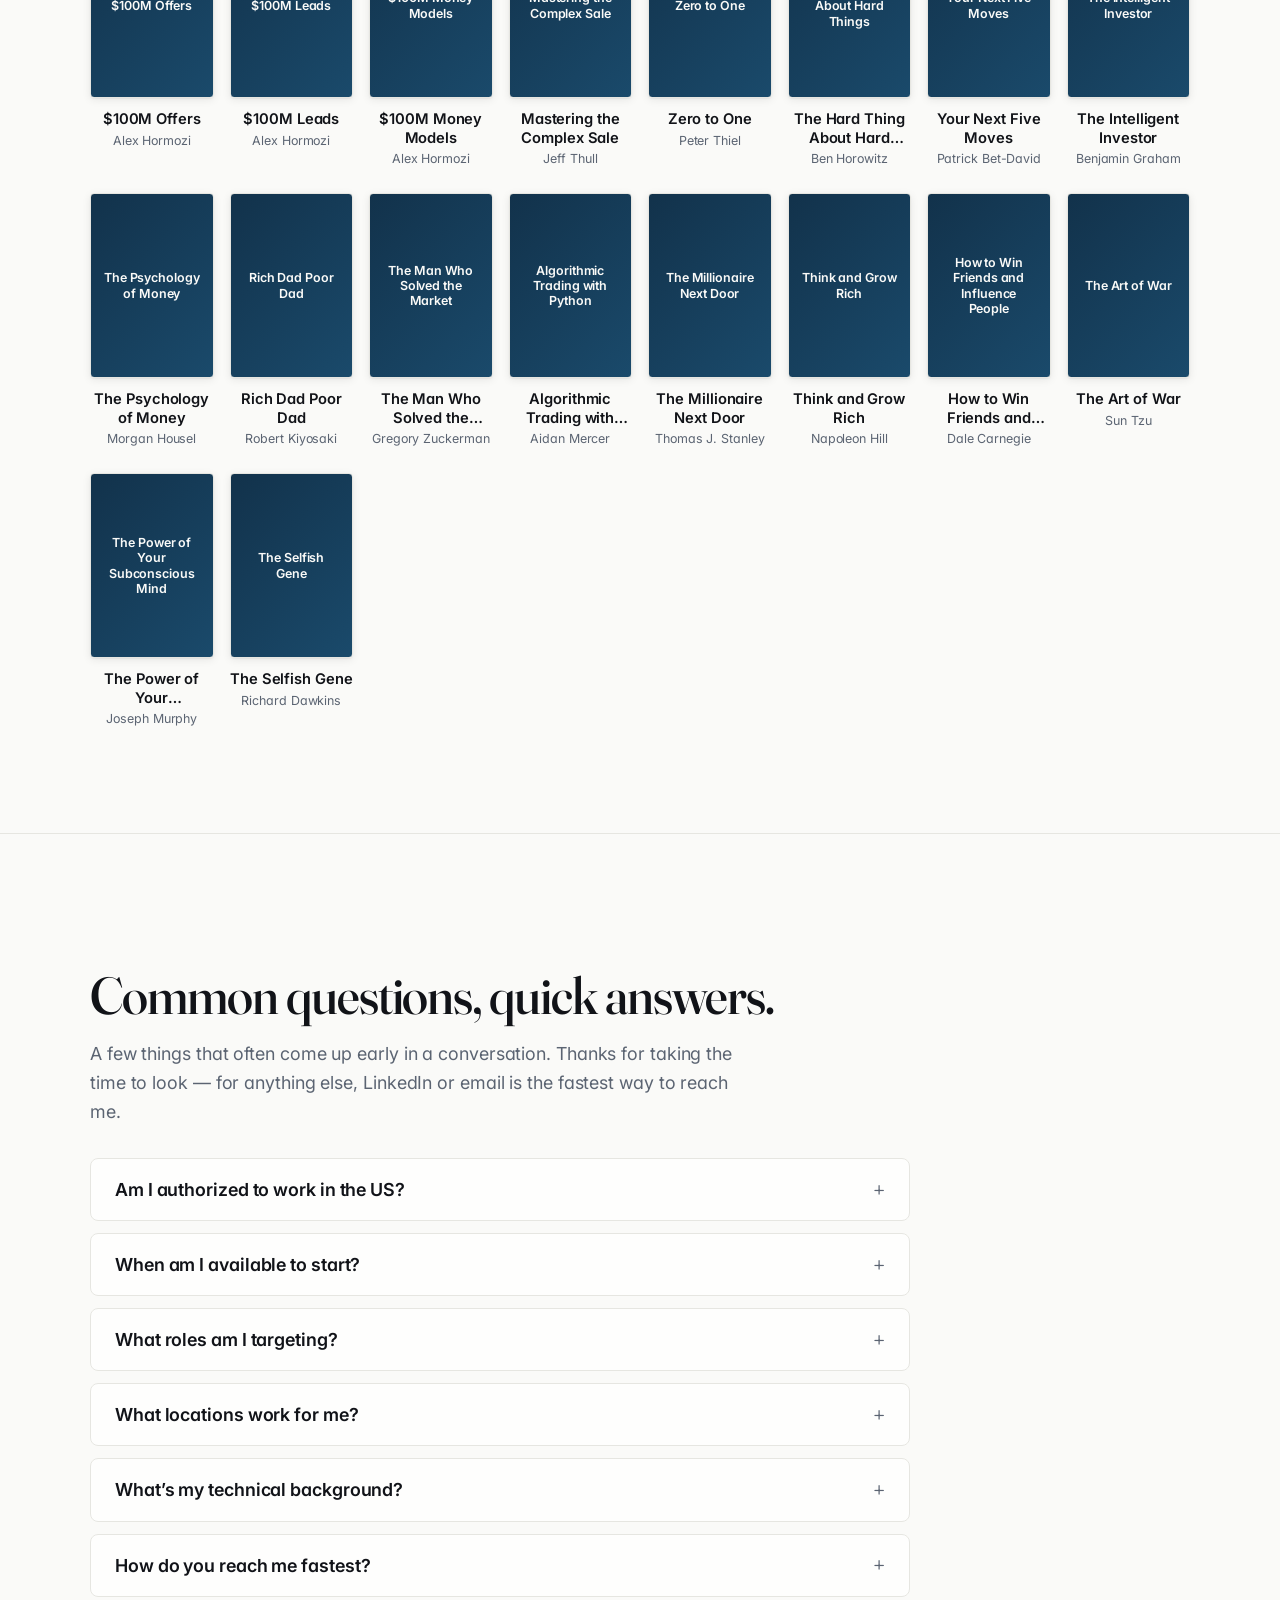
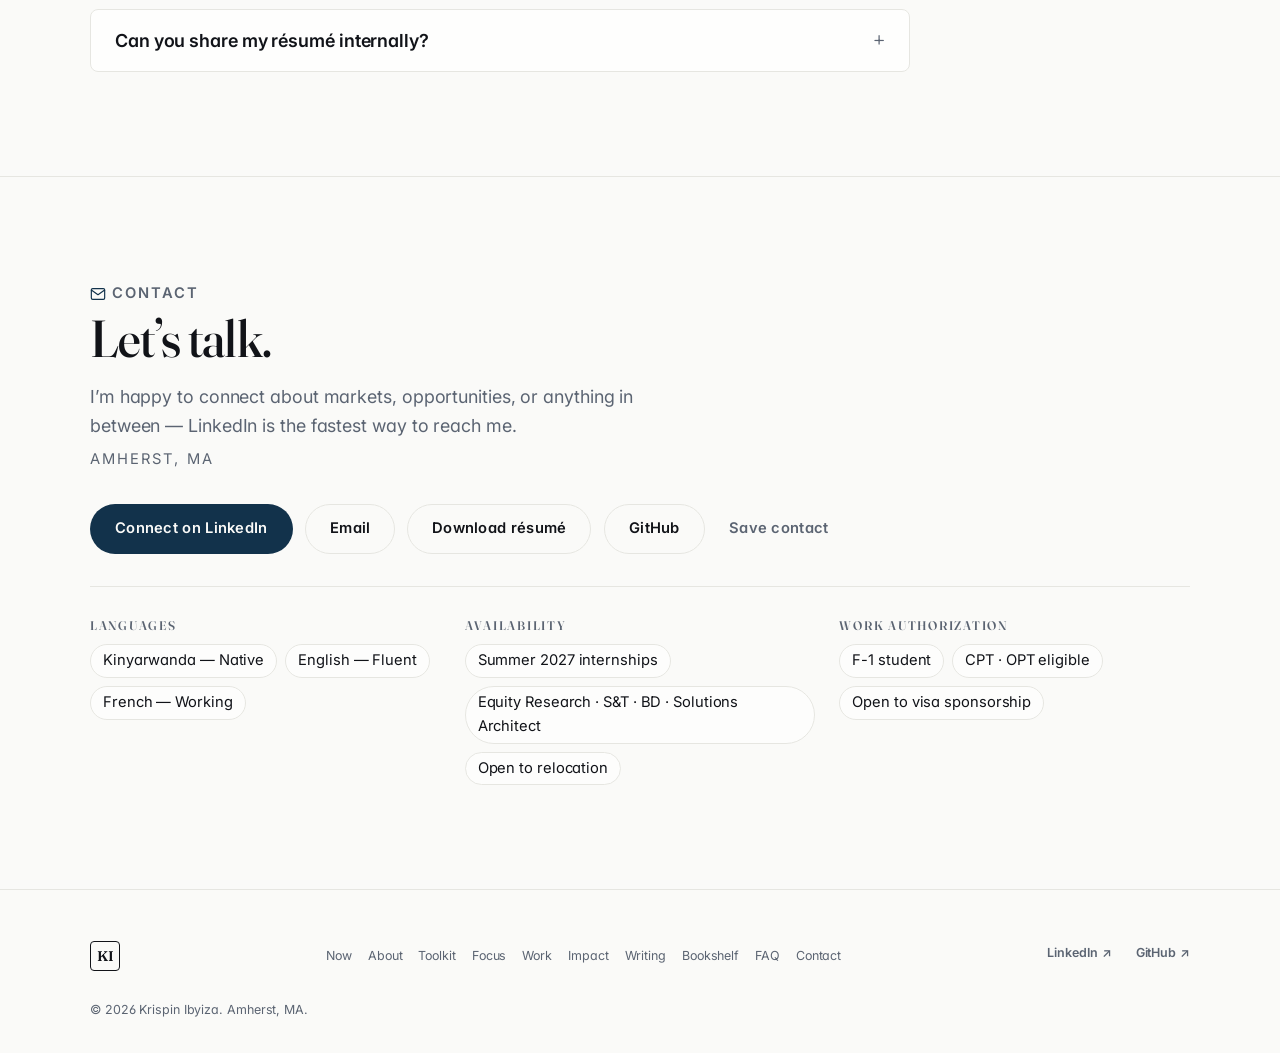
==== commit d144f714: "Rewrite Writing section in first person, no preaching Previous essays read as if written by someone " ====
--- a/index.html
+++ b/index.html
@@ -545,11 +545,11 @@
     <section id="writing" class="section" aria-labelledby="writing-title">
       <div class="container">
         <p class="eyebrow reveal">Writing</p>
-        <h2 id="writing-title" class="section-title reveal">A point of view, not just a r&eacute;sum&eacute;.<button class="anchor-link" data-anchor="writing" aria-label="Copy link to Writing section">#</button></h2>
+        <h2 id="writing-title" class="section-title reveal">Things I&rsquo;ve been thinking about.<button class="anchor-link" data-anchor="writing" aria-label="Copy link to Writing section">#</button></h2>
         <p class="writing-intro reveal">
-          I read the Financial Times and Wall Street Journal daily, and write
-          about AI, markets, and tech &mdash; following the thread from
-          what&rsquo;s in the news to what it means.
+          I read the FT and WSJ daily, and I write things down while I&rsquo;m
+          working through them. These are a few of those &mdash; mostly about
+          markets, AI, and the systems that connect them.
         </p>
 
         <div class="thinking-list">
@@ -558,50 +558,52 @@
             <p class="thinking-card__topic">Markets</p>
             <h3 class="thinking-card__title">Why I Read the FT and WSJ Every Morning</h3>
             <p class="thinking-card__excerpt">
-              It started as a habit I forced on myself freshman year. I had no
-              background in markets, no finance family, no Bloomberg terminal. Just
-              a physics textbook and a vague sense that the world was run by
-              forces I didn&rsquo;t understand yet&hellip;
+              It started as a habit I set for myself freshman year. I had no
+              background in markets, no finance family, no Bloomberg terminal
+              &mdash; just a physics textbook and the sense that the world
+              moved to forces I didn&rsquo;t understand yet&hellip;
             </p>
             <button class="thinking-card__expand btn-ghost" aria-expanded="false" aria-controls="essay-ft-wsj">
               Read more <span aria-hidden="true">&#8595;</span>
             </button>
             <div class="thinking-card__full" id="essay-ft-wsj" hidden>
               <p>
-                It started as a habit I forced on myself freshman year. I had no
-                background in markets, no finance family, no Bloomberg terminal.
-                Just a physics textbook and a vague sense that the world was run
-                by forces I didn&rsquo;t understand yet.
-              </p>
-              <p>
-                So I started reading. Every morning, before class, I&rsquo;d open
-                the FT and the WSJ. Not to trade. Not because an advisor told me
-                to. Just to understand. What I found surprised me: these weren&rsquo;t
-                just news sources. They were a real-time feed of how the world
-                actually works &mdash; how geopolitics moves commodity prices, how
-                central bank language shifts bond yields, how a single earnings
-                miss can crater a sector.
-              </p>
-              <p>
-                Physics taught me to look for the underlying mechanism behind any
-                phenomenon. Daily market reading does the same thing for the
-                economy. When the Fed raises rates and tech stocks fall, that&rsquo;s
-                not random &mdash; it&rsquo;s a discounting mechanism responding to
-                the cost of future cash flows. When oil spikes after a geopolitical
-                event, that&rsquo;s supply shock theory in real time.
-              </p>
-              <p>
-                After two years of this habit, I can look at a market event and
-                immediately start building a mental model: what caused it, who&rsquo;s
-                exposed, what happens next. That&rsquo;s not analysis I learned in a
-                classroom. It&rsquo;s pattern recognition built from showing up every
-                single morning.
-              </p>
-              <p>
-                If you want to work in finance, consulting, or anywhere that
-                involves understanding how the world moves capital &mdash; start
-                reading the news like it&rsquo;s a physics problem. Ask why, not just
-                what. The habit compounds faster than any course.
+                It started as a habit I set for myself freshman year. I had no
+                background in markets, no finance family, no Bloomberg terminal
+                &mdash; just a physics textbook and the sense that the world
+                moved to forces I didn&rsquo;t understand yet.
+              </p>
+              <p>
+                So I started reading. Every morning, before class, I open the
+                FT and the WSJ. Not to trade, not because anyone told me to
+                &mdash; just to understand. What keeps me coming back is that
+                these aren&rsquo;t only news for me. They&rsquo;re a real-time
+                feed of how the world actually works: how geopolitics moves
+                commodity prices, how central bank language shifts bond yields,
+                how a single earnings miss can crater a sector.
+              </p>
+              <p>
+                Physics is where I learned to look for the mechanism behind any
+                phenomenon, and the market feels like that same instinct applied
+                to the economy. When the Fed raises rates and tech stocks fall,
+                I find myself tracing it like a problem set &mdash; a discounting
+                mechanism responding to the cost of future cash flows. When oil
+                spikes after a geopolitical event, I&rsquo;m watching a supply
+                shock in real time.
+              </p>
+              <p>
+                A couple of years in, I notice I can look at a market event and
+                start building a mental model almost on reflex: what caused it,
+                who&rsquo;s exposed, what might happen next. That&rsquo;s not
+                anything I was taught in a lecture. It&rsquo;s pattern recognition
+                I&rsquo;ve picked up by showing up every morning, and that&rsquo;s
+                probably why it sticks.
+              </p>
+              <p>
+                I still miss things, and I&rsquo;m still learning. But reading
+                the news like a physics problem &mdash; asking <em>why</em>,
+                not just <em>what</em> &mdash; is the habit I find myself most
+                grateful for.
               </p>
             </div>
           </article>
@@ -610,50 +612,51 @@
             <p class="thinking-card__topic">First Principles</p>
             <h3 class="thinking-card__title">Physics Taught Me How to Think About Business</h3>
             <p class="thinking-card__excerpt">
-              In physics, you don&rsquo;t memorize formulas and call it understanding.
-              You derive them. You start from the simplest assumptions you can defend
-              and build up from there&hellip;
+              In physics, I don&rsquo;t get to memorize a formula and call it
+              understanding &mdash; I have to derive it. Starting from the
+              simplest assumptions I can defend and building up from there is
+              the habit that followed me everywhere else&hellip;
             </p>
             <button class="thinking-card__expand btn-ghost" aria-expanded="false" aria-controls="essay-physics-business">
               Read more <span aria-hidden="true">&#8595;</span>
             </button>
             <div class="thinking-card__full" id="essay-physics-business" hidden>
               <p>
-                In physics, you don&rsquo;t memorize formulas and call it
-                understanding. You derive them. You start from the simplest
-                assumptions you can defend and build up from there. That
-                process &mdash; first principles reasoning &mdash; is the most
-                transferable skill I&rsquo;ve picked up at Amherst.
-              </p>
-              <p>
-                When I started thinking seriously about business and markets, I
-                noticed something: most people treat business concepts the way
-                bad physics students treat equations &mdash; as things to be
-                memorized and recited, not understood. They know the vocabulary.
-                They can tell you what a DCF is. But they can&rsquo;t explain why
-                the discount rate matters, or what it&rsquo;s actually modeling about
-                the world.
-              </p>
-              <p>
-                Physics cured that for me. When I look at a company, I don&rsquo;t
-                start with the valuation multiples. I ask: what does this business
-                actually do? Where does the money come from? What has to be true
-                for this model to work? That&rsquo;s first principles &mdash; the same
-                question I ask before I set up a differential equation.
+                In physics, I don&rsquo;t get to memorize a formula and call it
+                understanding. I have to derive it &mdash; start from the
+                simplest assumptions I can defend, and build up from there.
+                That process is the most transferable thing I&rsquo;ve picked
+                up at Amherst, and it followed me into everything else.
+              </p>
+              <p>
+                When I started reading seriously about business and markets, I
+                noticed I wanted the same thing from the material. I didn&rsquo;t
+                want to just learn the vocabulary &mdash; DCFs, multiples, margins
+                &mdash; and move on. I wanted to know what each one was actually
+                modeling about the world. Why does the discount rate matter?
+                What is it really saying about time, risk, and uncertainty?
+              </p>
+              <p>
+                That&rsquo;s where physics shows up for me. When I look at a
+                company, I don&rsquo;t start with the multiples. I start with:
+                what does this business actually do? Where does the money come
+                from? What has to be true for this model to work? That&rsquo;s
+                the same question I&rsquo;m asking before I set up a differential
+                equation &mdash; just applied to a different system.
               </p>
               <p>
                 The parallel runs deeper than mindset. In mechanics, every system
-                has constraints that bound what&rsquo;s possible. In business, those
-                constraints are unit economics, market size, competitive dynamics.
-                In both cases, the elegant solution isn&rsquo;t the complicated one
-                &mdash; it&rsquo;s the one that identifies the binding constraint and
-                works from there.
-              </p>
-              <p>
-                I don&rsquo;t think physics makes you a better investor automatically.
-                But the habit of asking &ldquo;what must be true for this to work?&rdquo;
-                &mdash; that transfers everywhere. It&rsquo;s the one tool I use more
-                in finance than in any problem set.
+                has constraints that bound what&rsquo;s possible. In business,
+                those constraints are unit economics, market size, competitive
+                dynamics. In both, the elegant answer isn&rsquo;t the complicated
+                one &mdash; it&rsquo;s the one that identifies the binding
+                constraint and works from there.
+              </p>
+              <p>
+                I don&rsquo;t think physics automatically makes anyone good at
+                markets. But the habit of asking <em>what must be true for this
+                to work?</em> is the tool I reach for the most, and the one I
+                most want to keep sharpening.
               </p>
             </div>
           </article>
@@ -662,54 +665,55 @@
             <p class="thinking-card__topic">Building</p>
             <h3 class="thinking-card__title">Building Software to Learn How Systems Work</h3>
             <p class="thinking-card__excerpt">
-              I didn&rsquo;t build MarketCap to get users. I built it to understand
-              how a real-time data platform actually works &mdash; what breaks,
-              what scales, what costs money you didn&rsquo;t expect&hellip;
+              I didn&rsquo;t build MarketCap to get users. I built it to see how
+              a real-time data platform actually works &mdash; what breaks,
+              what scales, and what costs money I didn&rsquo;t expect&hellip;
             </p>
             <button class="thinking-card__expand btn-ghost" aria-expanded="false" aria-controls="essay-building-to-learn">
               Read more <span aria-hidden="true">&#8595;</span>
             </button>
             <div class="thinking-card__full" id="essay-building-to-learn" hidden>
               <p>
-                I didn&rsquo;t build MarketCap to get users. I built it to
-                understand how a real-time data platform actually works &mdash;
-                what breaks, what scales, what costs money you didn&rsquo;t expect.
-                The 9 users it has are a side effect. The education was the point.
+                I didn&rsquo;t build MarketCap to get users. I built it to see
+                how a real-time data platform actually works &mdash; what breaks,
+                what scales, and what costs money I didn&rsquo;t expect. The 9
+                users it has are a side effect; the education was the point.
               </p>
               <p>
                 That&rsquo;s how I think about every product I build. When I
-                started building Aura, an AI-powered skincare app, the goal
+                started on Aura, an AI-powered skincare app, the goal
                 wasn&rsquo;t to disrupt the beauty industry. It was to understand
                 how you take a raw AI capability, turn it into something a real
-                person would trust and use, and build the operational layer around
-                it &mdash; auth, onboarding, data storage, rate limits, cost controls.
-              </p>
-              <p>
-                There&rsquo;s a kind of knowledge you only get by shipping. Reading
-                about API rate limits is not the same as hitting them at 2am and
-                having to fix it. Understanding database indexing conceptually is
-                not the same as watching your query slow to a crawl with 10,000
-                rows. Building is how I make concepts visceral.
-              </p>
-              <p>
-                This matters to me in a specific way: I want to work in
-                equity research, trading, and business development &mdash; not
-                in software itself. But the best analysts I&rsquo;ve read about
-                &mdash; the ones who see things others miss &mdash; tend to have
-                a builder&rsquo;s intuition. They understand the operational
-                reality of the businesses they analyze because they&rsquo;ve run
-                one, built one, or broken one.
-              </p>
-              <p>
-                Building software is my version of that. Each project is a working
-                model of a real system &mdash; not just something I can put on a
-                resume, but something I had to make decisions about, debug at the
-                edges, and explain to users who didn&rsquo;t care how it worked under
-                the hood.
-              </p>
-              <p>
-                That&rsquo;s the education I&rsquo;m building alongside my physics degree.
-                One system at a time.
+                person would trust and use, and build the operational layer
+                around it &mdash; auth, onboarding, data storage, rate limits,
+                cost controls.
+              </p>
+              <p>
+                There&rsquo;s a kind of understanding I only seem to get by
+                shipping. Reading about API rate limits isn&rsquo;t the same as
+                hitting them at 2am and having to fix it. Understanding database
+                indexing on paper isn&rsquo;t the same as watching my own query
+                slow to a crawl with 10,000 rows. Building is how I turn
+                concepts into something concrete for myself.
+              </p>
+              <p>
+                This matters to me in a specific way. I want to work in equity
+                research, trading, and business development &mdash; not in
+                software itself. But the analysts I admire tend to carry a
+                builder&rsquo;s intuition for the companies they look at. They
+                understand the operational reality of a business because they&rsquo;ve
+                run one, built one, or broken one.
+              </p>
+              <p>
+                Building software is my version of that. Each project is a
+                working model of a real system &mdash; not a line on a
+                r&eacute;sum&eacute;, but something I had to make decisions
+                about, debug at the edges, and explain to people who didn&rsquo;t
+                care how it worked under the hood.
+              </p>
+              <p>
+                That&rsquo;s the education I&rsquo;m building alongside my
+                physics degree &mdash; one system at a time.
               </p>
             </div>
           </article>
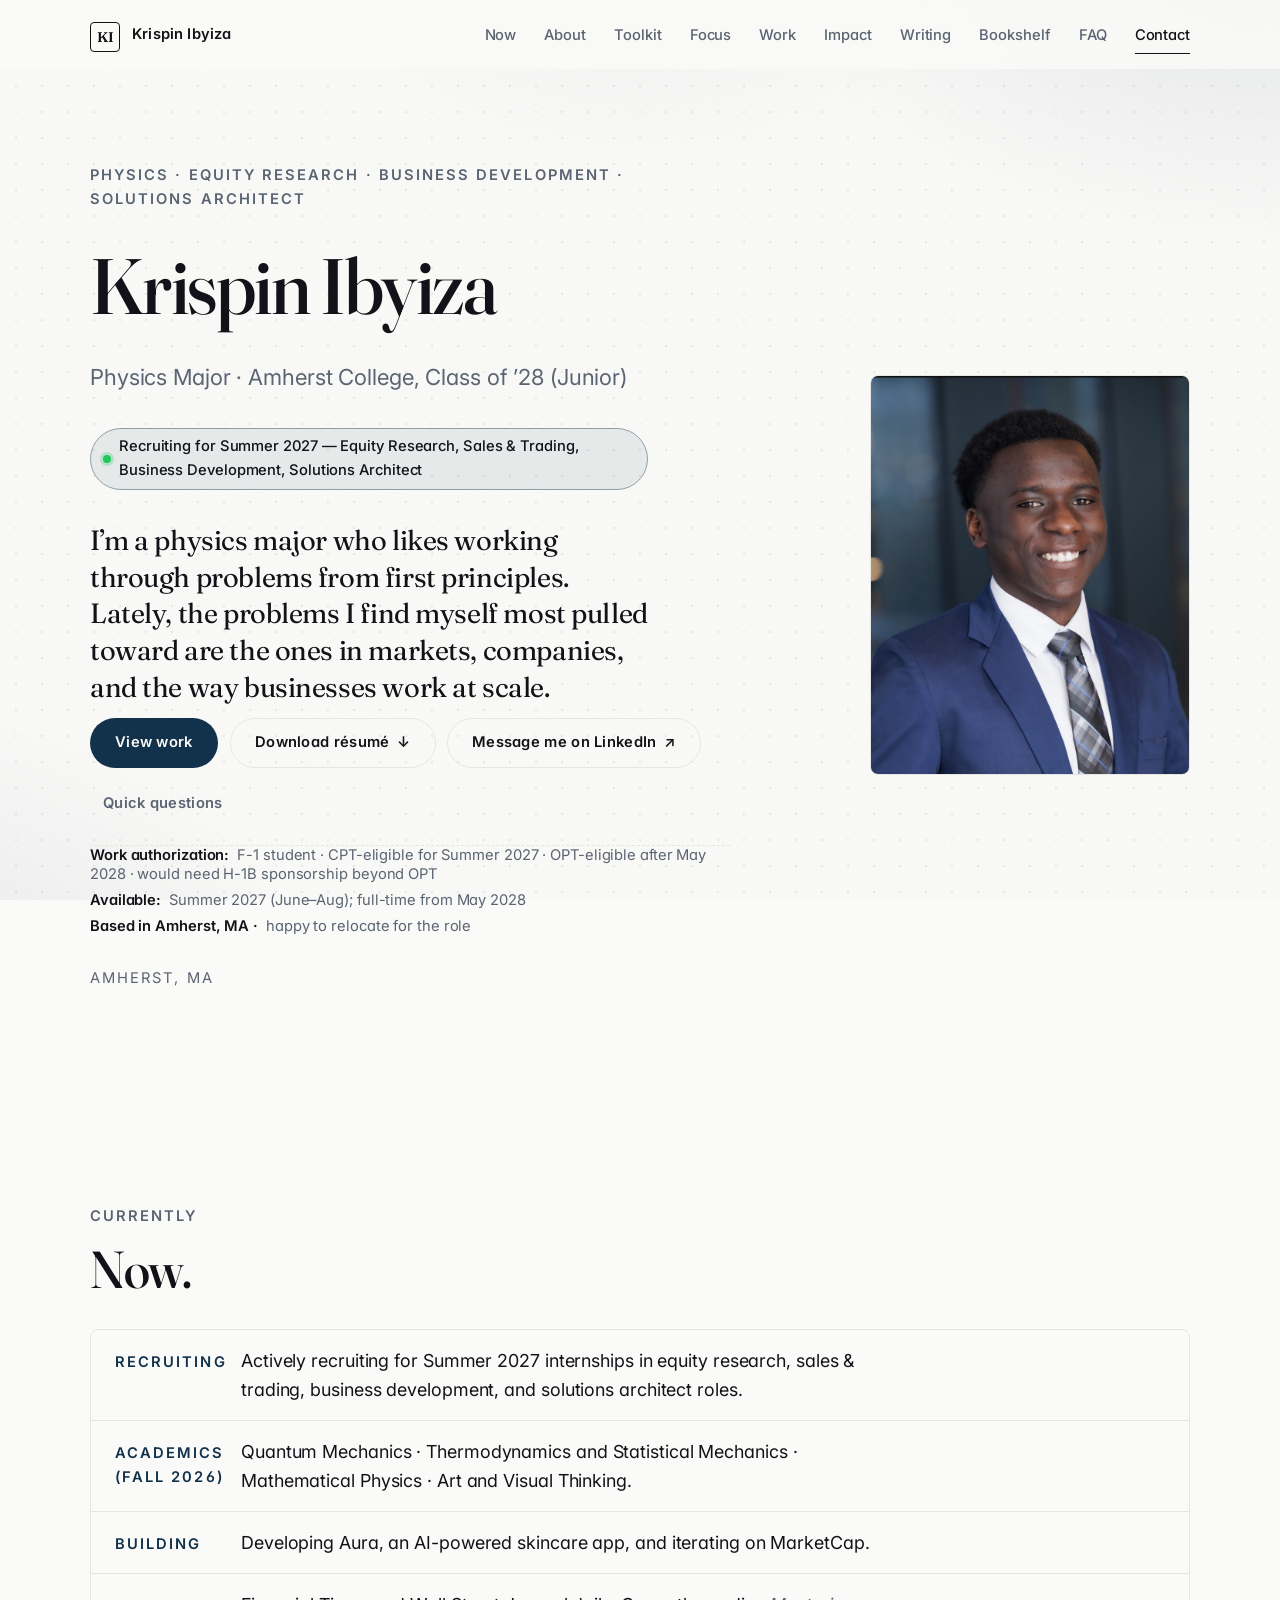
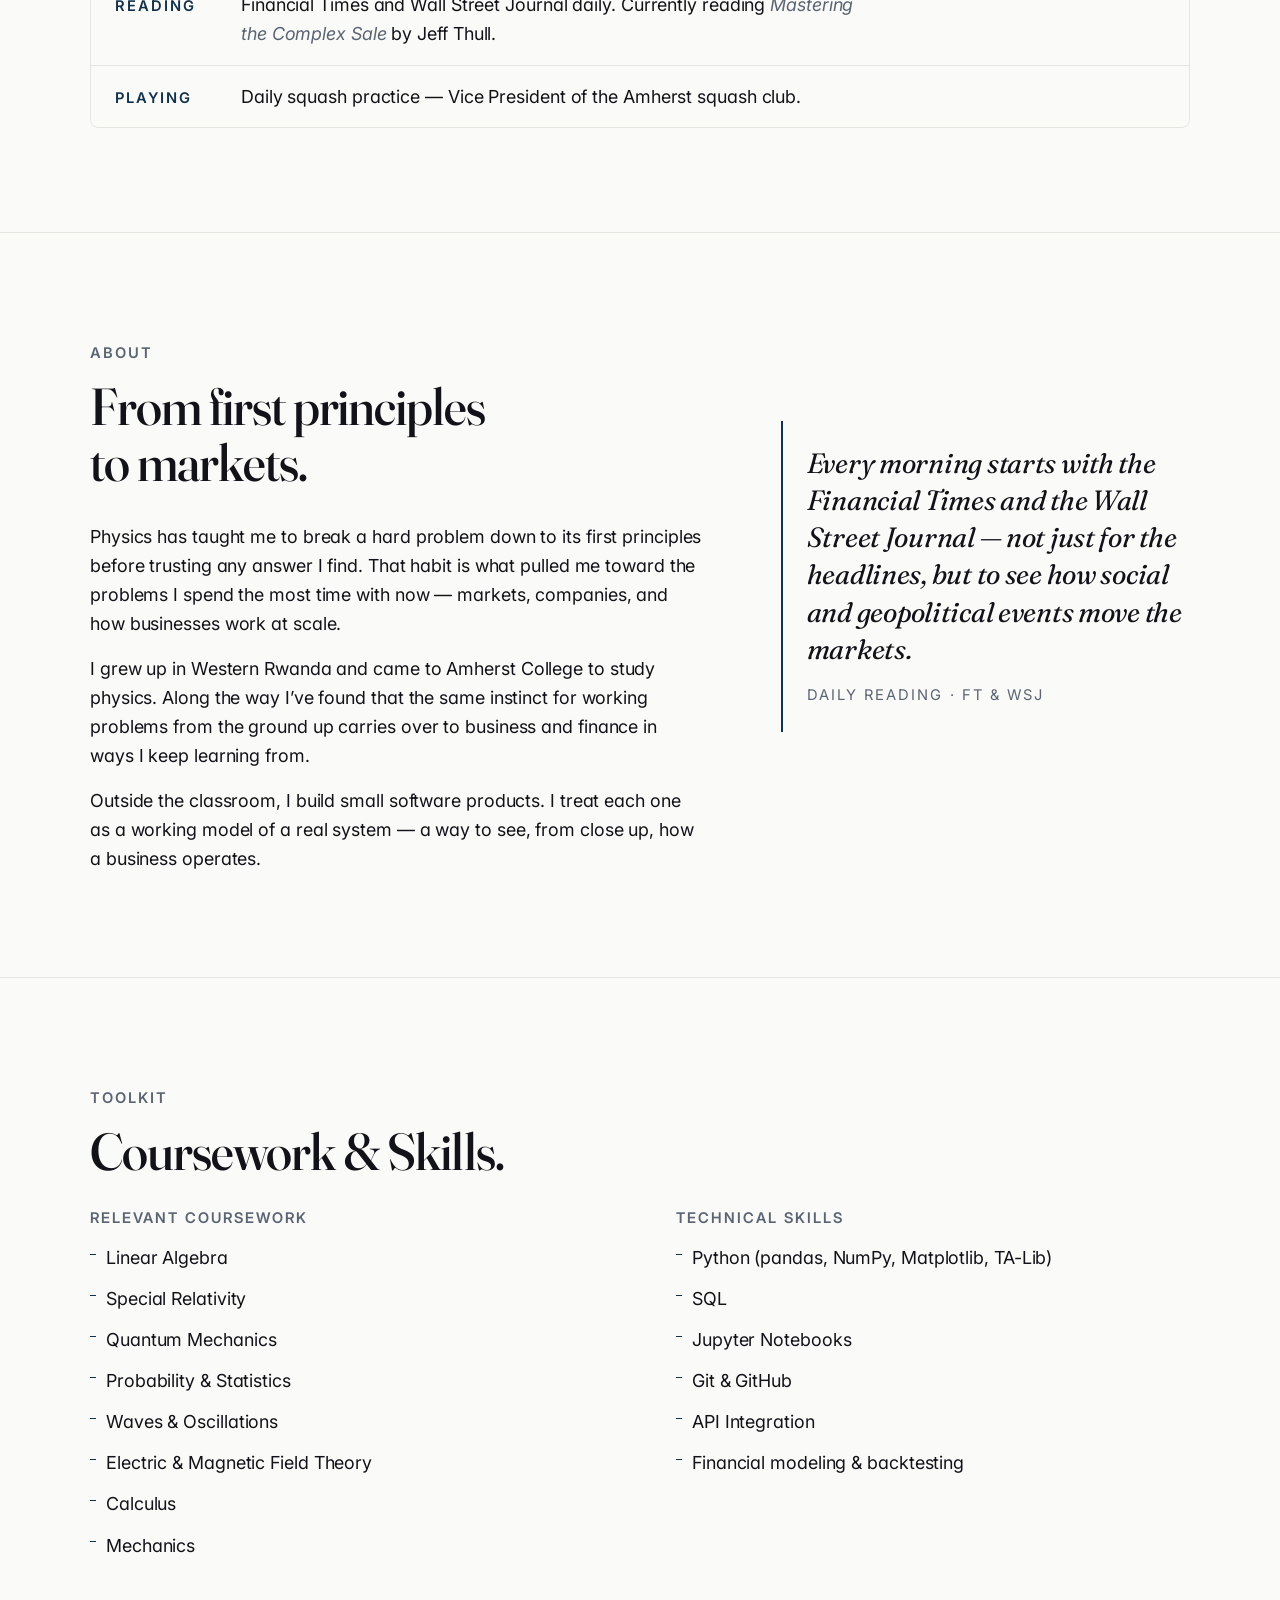
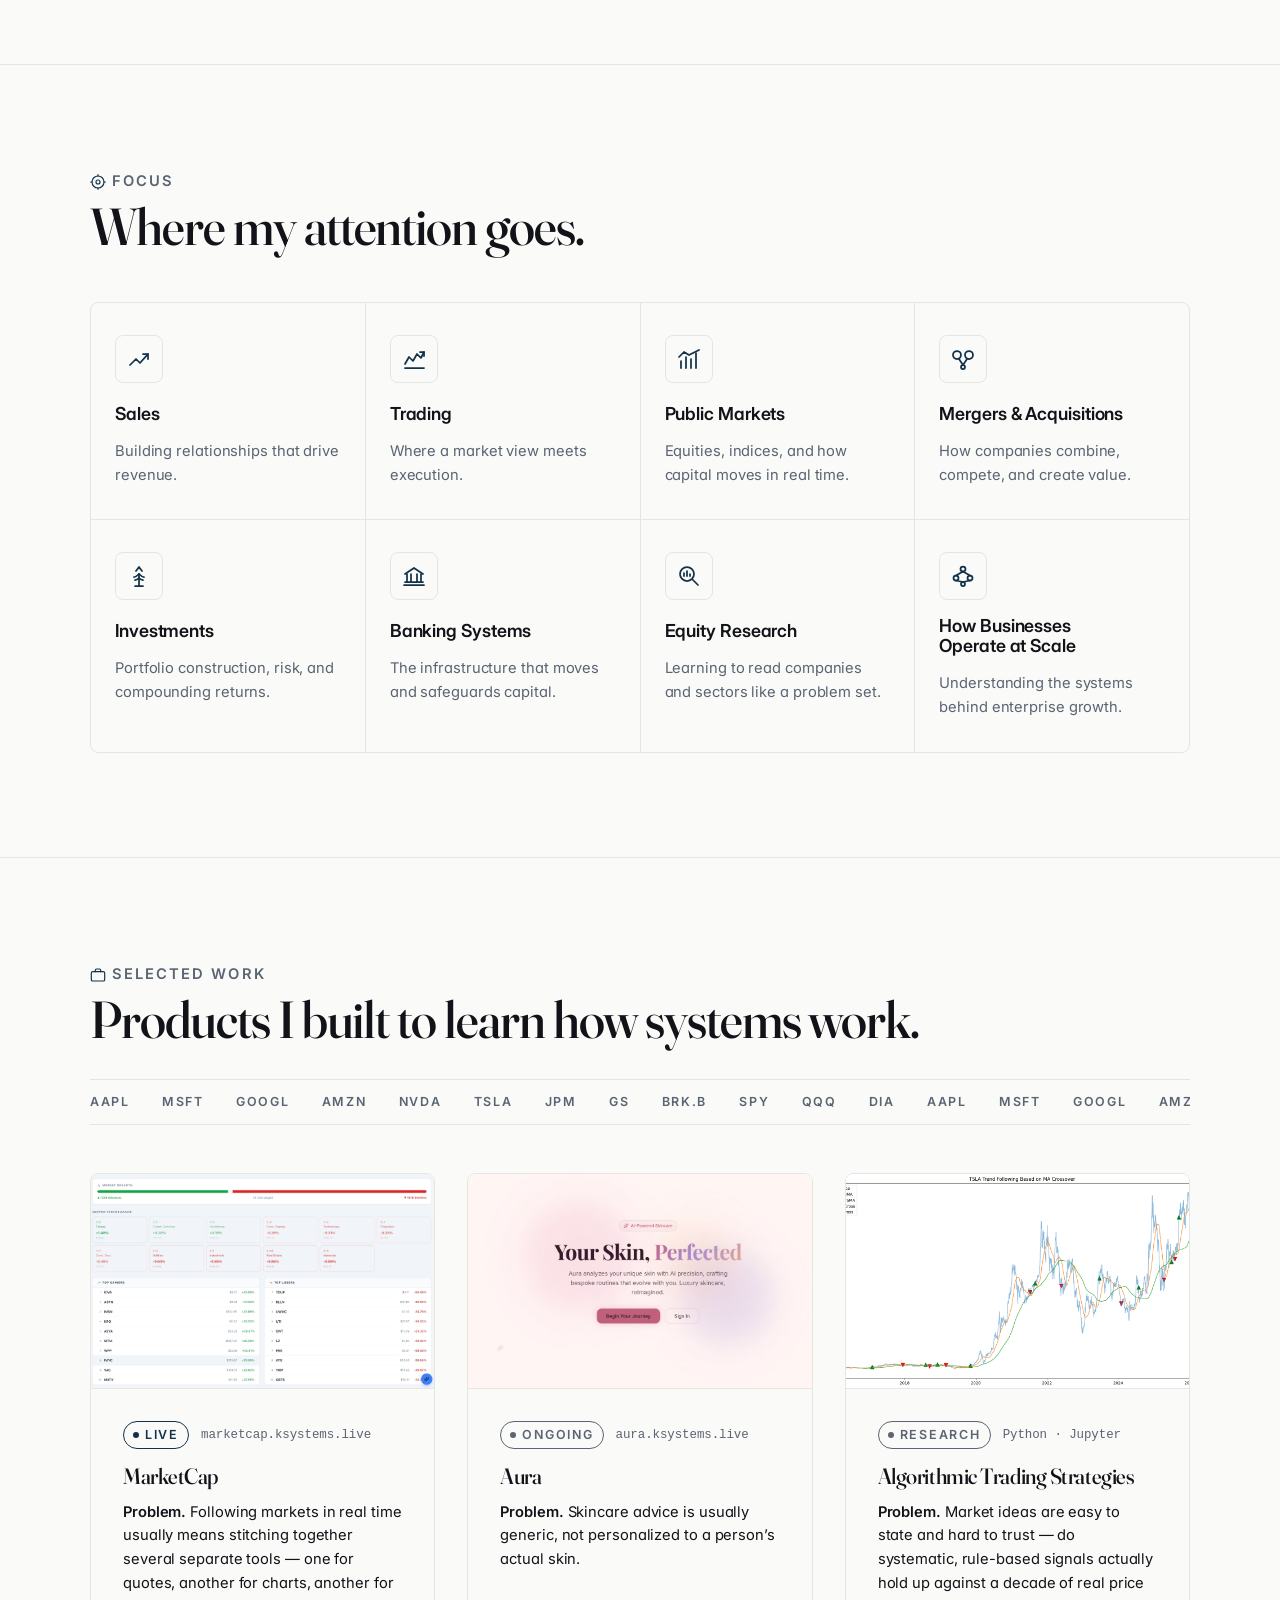
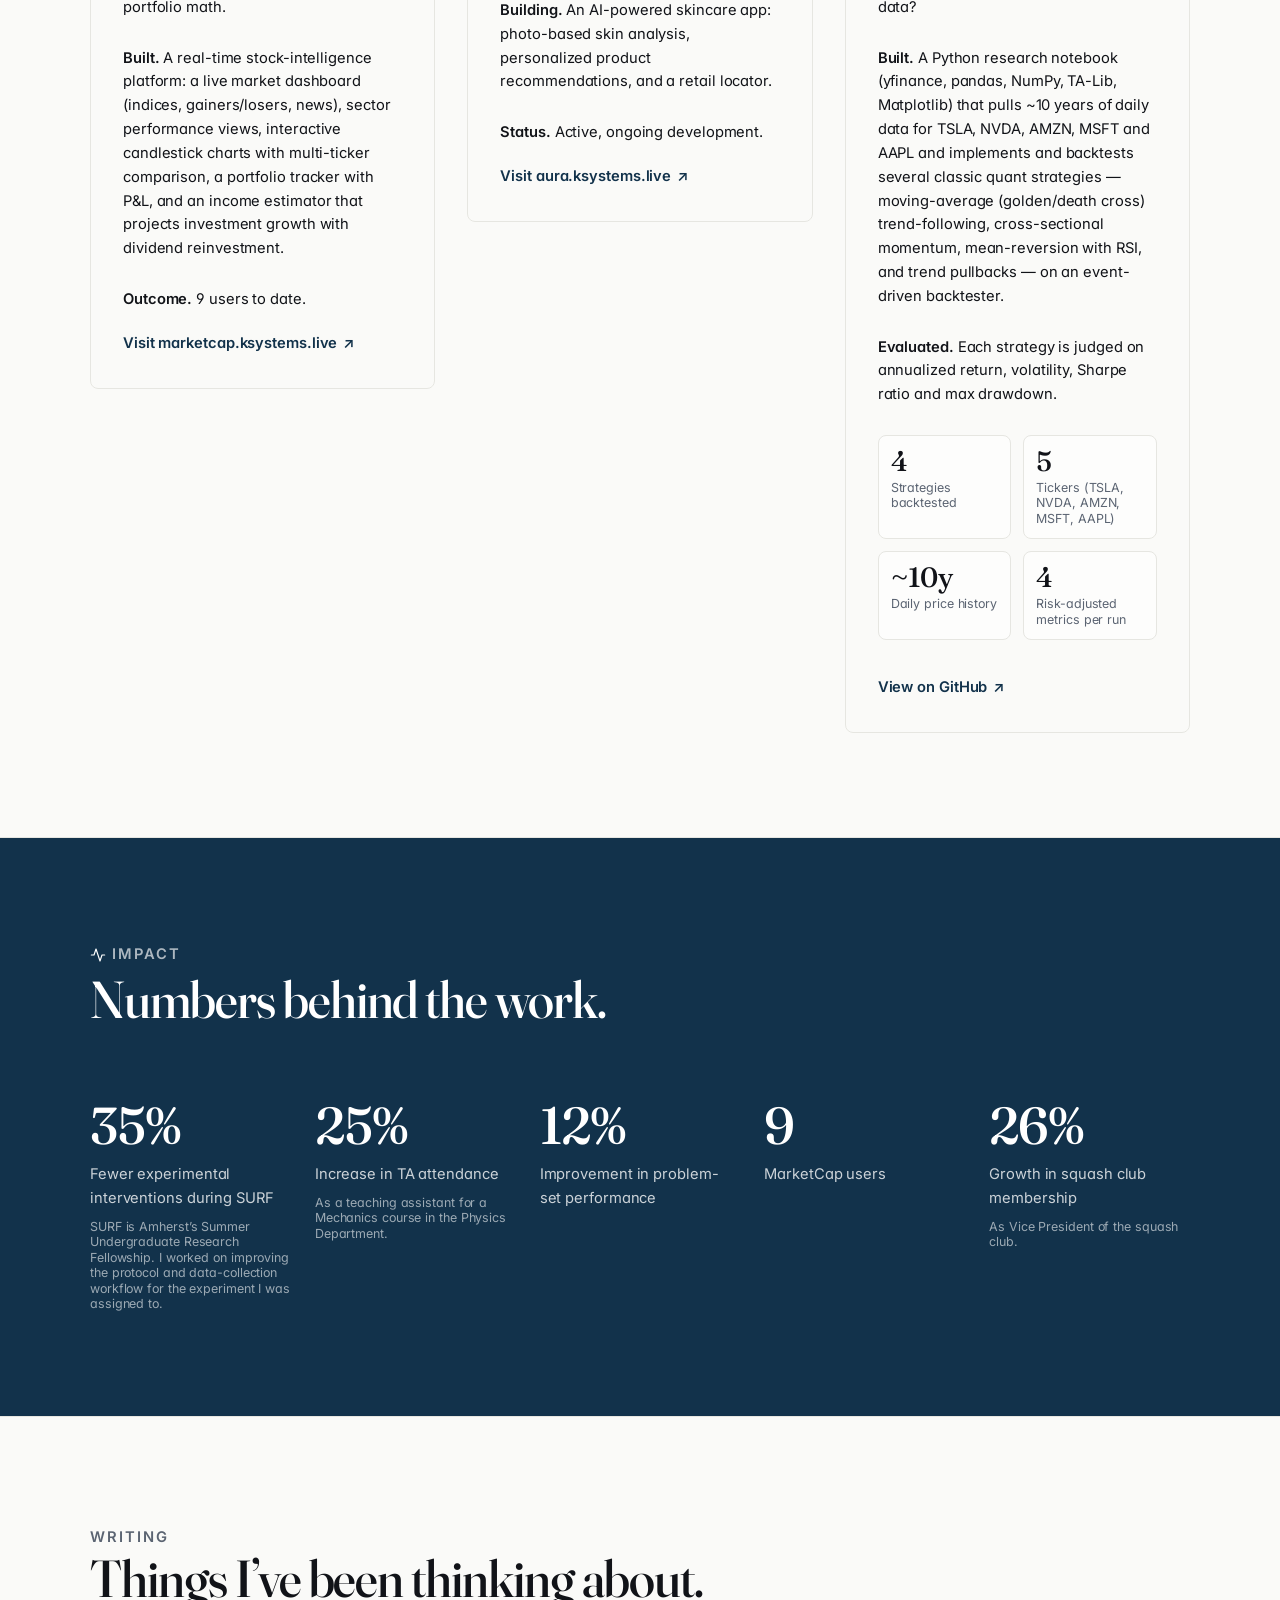
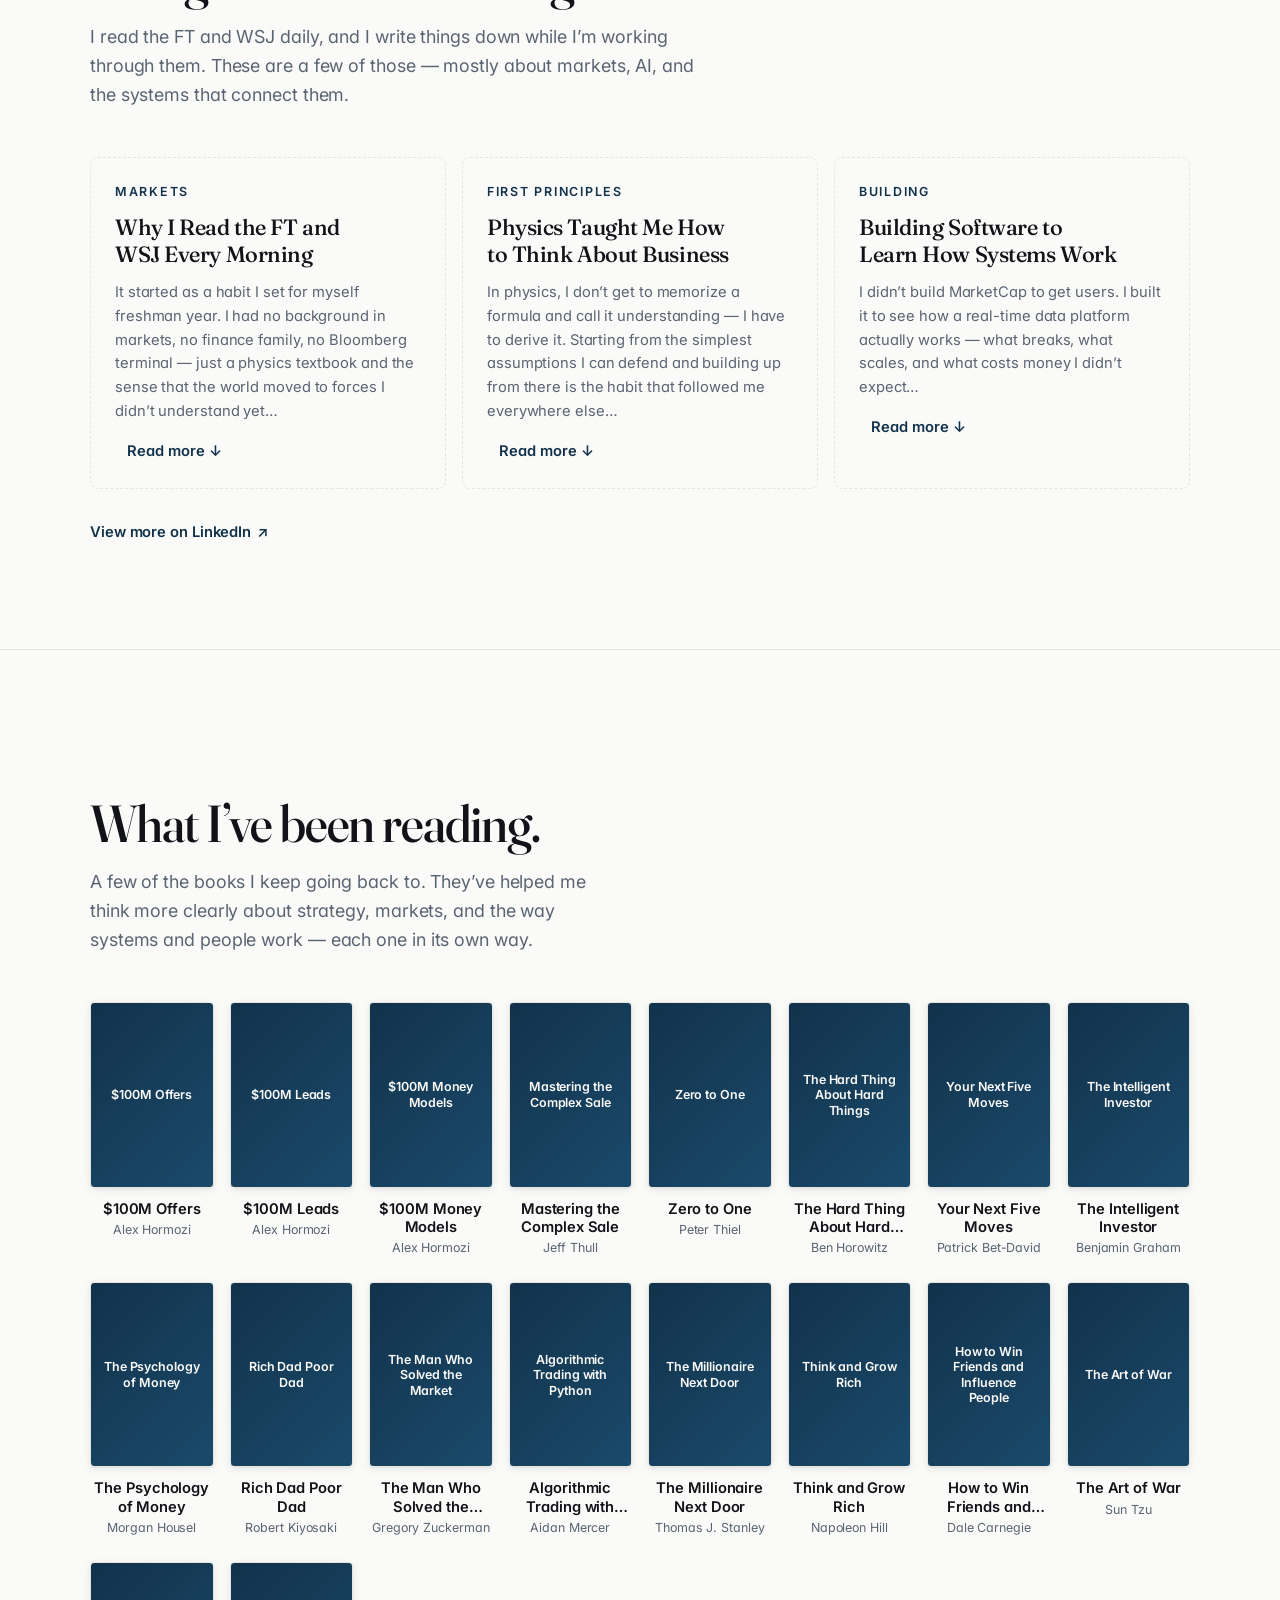
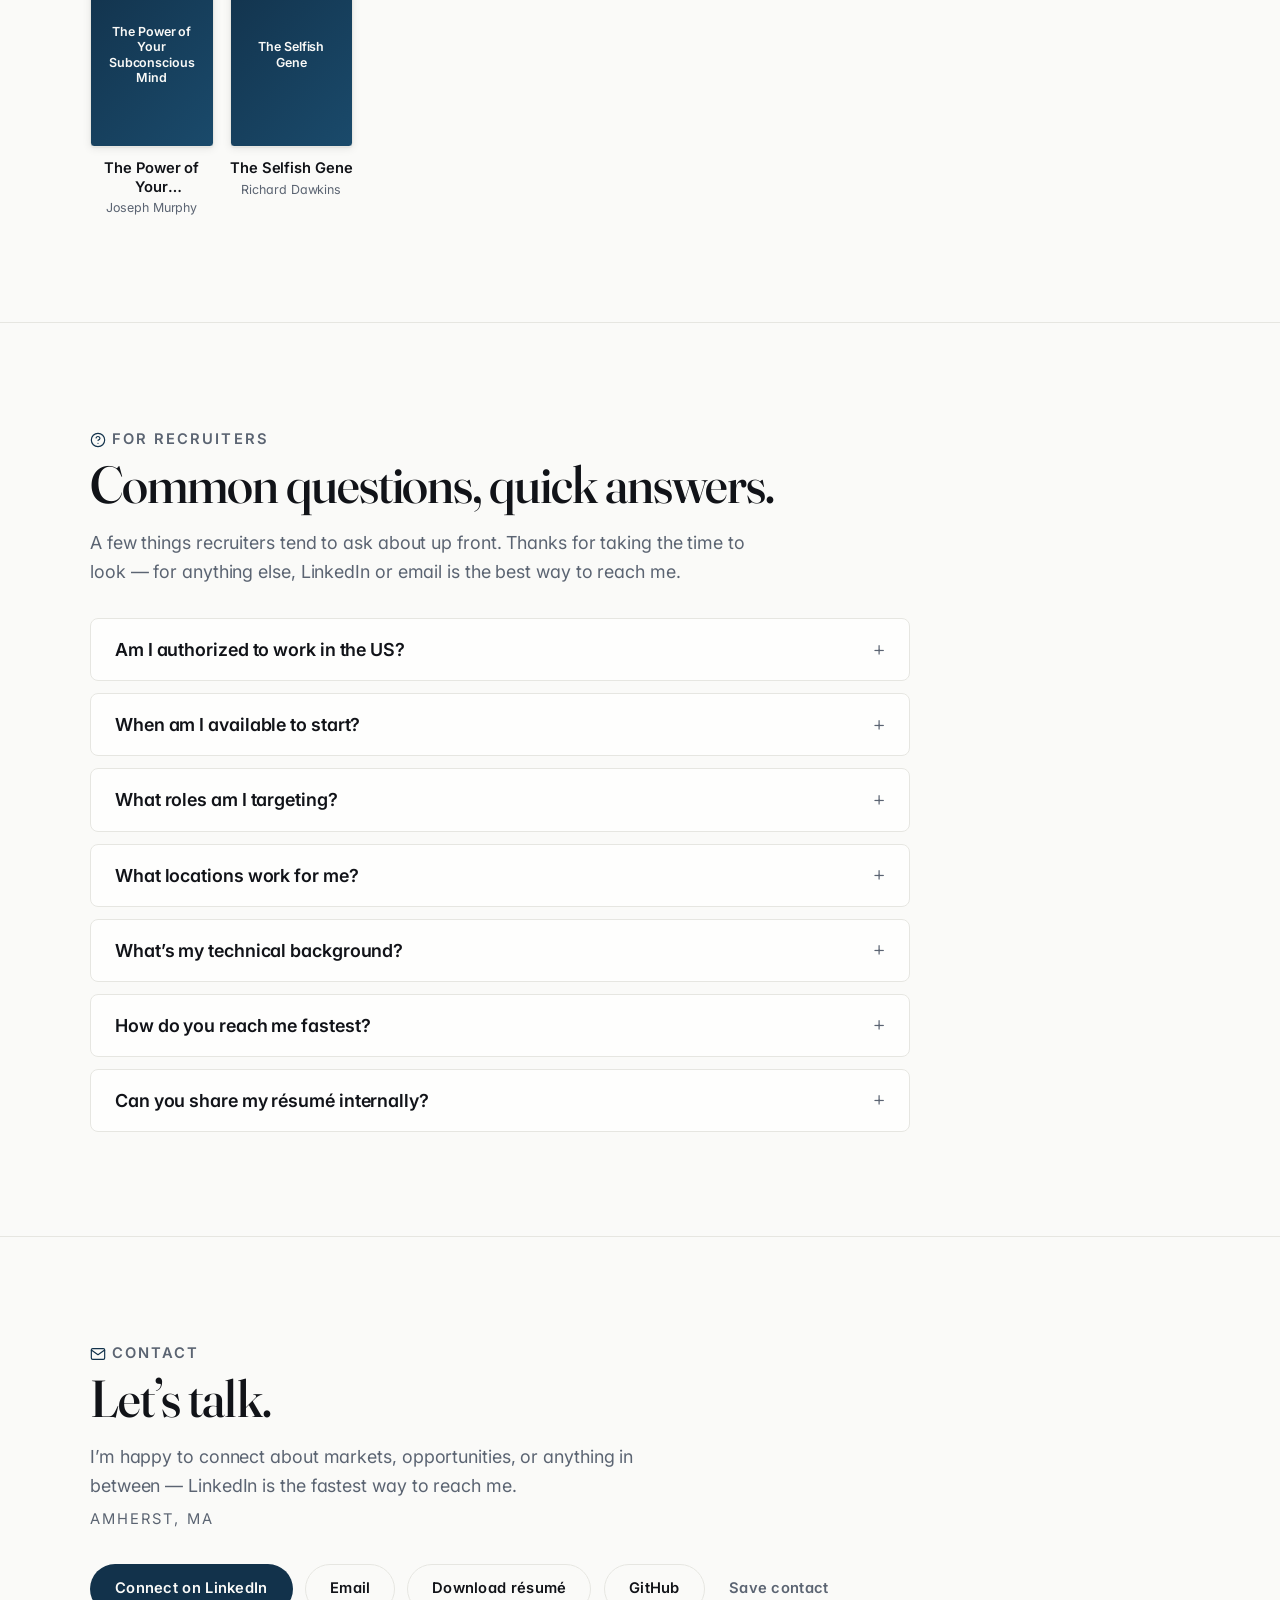
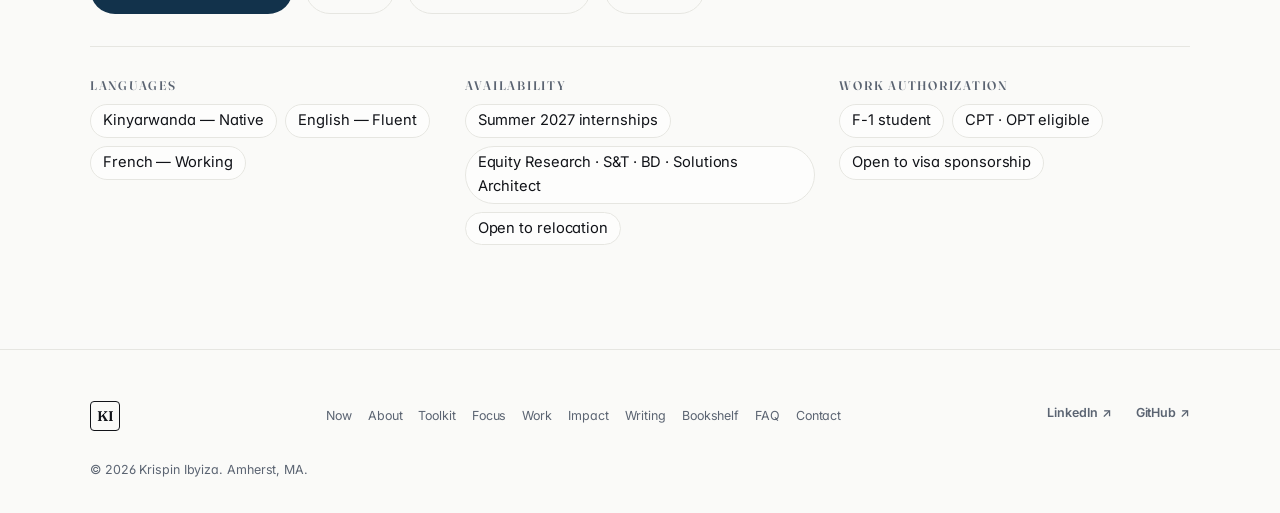
==== commit 68201ca0: "Section-by-section tone screen: humbler voice throughout Pass over every section flagging arrogant o" ====
--- a/index.html
+++ b/index.html
@@ -126,9 +126,10 @@
             Recruiting for Summer 2027 &mdash; Equity Research, Sales &amp; Trading, Business Development, Solutions Architect
           </p>
           <p class="hero__lede reveal">
-            I&rsquo;m a physics major who likes solving problems. That instinct
-            pulled me toward the biggest problems there are &mdash; markets,
-            companies, and how businesses work at scale.
+            I&rsquo;m a physics major who likes working through problems from
+            first principles. Lately, the problems I find myself most pulled
+            toward are the ones in markets, companies, and the way businesses
+            work at scale.
           </p>
           <div class="hero__ctas reveal">
             <a class="btn btn-primary" href="#work">View work</a>
@@ -145,7 +146,7 @@
             </a>
           </div>
           <ul role="list" class="hero__facts reveal" aria-label="Quick facts for recruiters">
-            <li><strong>Work authorization:</strong> F-1 student &middot; CPT-eligible for Summer 2027 &middot; OPT-eligible after May 2028 &middot; H-1B sponsorship needed long-term</li>
+            <li><strong>Work authorization:</strong> F-1 student &middot; CPT-eligible for Summer 2027 &middot; OPT-eligible after May 2028 &middot; would need H-1B sponsorship beyond OPT</li>
             <li><strong>Available:</strong> Summer 2027 (June&ndash;Aug); full-time from May 2028</li>
             <li><strong>Based in Amherst, MA &middot;</strong> happy to relocate for the role</li>
           </ul>
@@ -204,20 +205,21 @@
           <h2 id="about-title" class="section-title reveal">From first principles to markets.<button class="anchor-link" data-anchor="about" aria-label="Copy link to About section">#</button></h2>
           <div class="about__body stack reveal">
             <p>
-              Physics trains you to break a hard problem down to first principles
-              before you trust any answer you find. That habit is what pulled
-              me toward the problems I now find most interesting &mdash;
-              markets, companies, and how businesses actually work at scale.
+              Physics has taught me to break a hard problem down to its first
+              principles before trusting any answer I find. That habit is what
+              pulled me toward the problems I spend the most time with now
+              &mdash; markets, companies, and how businesses work at scale.
             </p>
             <p>
-              An international student from Western Rwanda, I came to Amherst
-              College to study physics and found that the instinct to solve
-              real-world problems translates directly into business and finance.
+              I grew up in Western Rwanda and came to Amherst College to study
+              physics. Along the way I&rsquo;ve found that the same instinct for
+              working problems from the ground up carries over to business and
+              finance in ways I keep learning from.
             </p>
             <p>
-              Outside the classroom, I build software products &mdash; treating
-              each one as a working model of a real system, and a way to learn
-              how businesses actually operate.
+              Outside the classroom, I build small software products. I treat
+              each one as a working model of a real system &mdash; a way to see,
+              from close up, how a business operates.
             </p>
           </div>
         </div>
@@ -325,7 +327,7 @@
               <svg width="24" height="24" viewBox="0 0 24 24" fill="none" stroke="currentColor" stroke-width="1.75" stroke-linecap="round" stroke-linejoin="round" focusable="false"><circle cx="10" cy="10" r="7"/><line x1="15.5" y1="15.5" x2="21" y2="21"/><line x1="7" y1="12" x2="7" y2="9"/><line x1="10" y1="12" x2="10" y2="7"/><line x1="13" y1="12" x2="13" y2="10"/></svg>
             </div>
             <h3>Equity Research</h3>
-            <p>Reading companies and sectors to find mispriced value.</p>
+            <p>Learning to read companies and sectors like a problem set.</p>
           </li>
           <li class="focus-card reveal">
             <div class="focus-card__icon" aria-hidden="true">
@@ -485,8 +487,8 @@
         <ul role="list" class="stat-grid">
           <li class="stat-block reveal">
             <p class="stat-block__value"><span class="js-count" data-count-to="35" data-count-suffix="%">35%</span></p>
-            <p class="stat-block__label">Reduction in SURF interventions</p>
-            <p class="stat-block__context">SURF: Amherst&rsquo;s Summer Undergraduate Research Fellowship, a research program for undergraduates.</p>
+            <p class="stat-block__label">Fewer experimental interventions during SURF</p>
+            <p class="stat-block__context">SURF is Amherst&rsquo;s Summer Undergraduate Research Fellowship. I worked on improving the protocol and data-collection workflow for the experiment I was assigned to.</p>
           </li>
           <li class="stat-block reveal">
             <p class="stat-block__value"><span class="js-count" data-count-to="25" data-count-suffix="%">25%</span></p>
@@ -507,37 +509,6 @@
             <p class="stat-block__context">As Vice President of the squash club.</p>
           </li>
         </ul>
-      </div>
-    </section>
-
-    <!-- ENDORSEMENTS -->
-    <section id="endorsements" class="section endorsements-section" aria-labelledby="endorsements-title">
-      <div class="container">
-        <p class="eyebrow reveal">Endorsements</p>
-        <h2 id="endorsements-title" class="section-title reveal">What people say.<button class="anchor-link" data-anchor="endorsements" aria-label="Copy link to Endorsements section">#</button></h2>
-        <div class="endorsements-grid">
-          <blockquote class="endorsement-card reveal">
-            <p class="endorsement-card__quote">&ldquo;Krispin&rsquo;s ability to break down complex problems and explain them clearly made a real difference in our class.&rdquo;</p>
-            <footer class="endorsement-card__cite">
-              <span class="endorsement-card__name">Physics Department</span>
-              <span class="endorsement-card__role">Amherst College</span>
-            </footer>
-          </blockquote>
-          <blockquote class="endorsement-card reveal">
-            <p class="endorsement-card__quote">&ldquo;A thoughtful teammate who shows up prepared and lifts the level of everyone around him.&rdquo;</p>
-            <footer class="endorsement-card__cite">
-              <span class="endorsement-card__name">Amherst Squash Club</span>
-              <span class="endorsement-card__role">Team feedback</span>
-            </footer>
-          </blockquote>
-          <blockquote class="endorsement-card reveal">
-            <p class="endorsement-card__quote">&ldquo;Ships fast and keeps iterating &mdash; MarketCap kept getting sharper every week I used it.&rdquo;</p>
-            <footer class="endorsement-card__cite">
-              <span class="endorsement-card__name">Early MarketCap user</span>
-              <span class="endorsement-card__role">marketcap.ksystems.live</span>
-            </footer>
-          </blockquote>
-        </div>
       </div>
     </section>
 
@@ -735,9 +706,9 @@
         </p>
         <h2 id="bookshelf-title" class="section-title reveal">What I&rsquo;ve been reading.<button class="anchor-link" data-anchor="bookshelf" aria-label="Copy link to Bookshelf section">#</button></h2>
         <p class="bookshelf-intro reveal">
-          These are books I&rsquo;ve read and continue to revisit &mdash; each one
-          broadening my understanding of strategy, markets, leadership, and the
-          mental models that sharpen every other skill I build.
+          A few of the books I keep going back to. They&rsquo;ve helped me think
+          more clearly about strategy, markets, and the way systems and people
+          work &mdash; each one in its own way.
         </p>
 
         <div class="bookshelf-grid reveal">
@@ -937,9 +908,9 @@
         </p>
         <h2 id="faq-title" class="section-title reveal">Common questions, quick answers.<button class="anchor-link" data-anchor="faq" aria-label="Copy link to FAQ section">#</button></h2>
         <p class="faq-intro reveal">
-          A few things that often come up early in a conversation. Thanks for
-          taking the time to look &mdash; for anything else, LinkedIn or email
-          is the fastest way to reach me.
+          A few things recruiters tend to ask about up front. Thanks for taking
+          the time to look &mdash; for anything else, LinkedIn or email is the
+          best way to reach me.
         </p>
 
         <div class="faq-list reveal">
